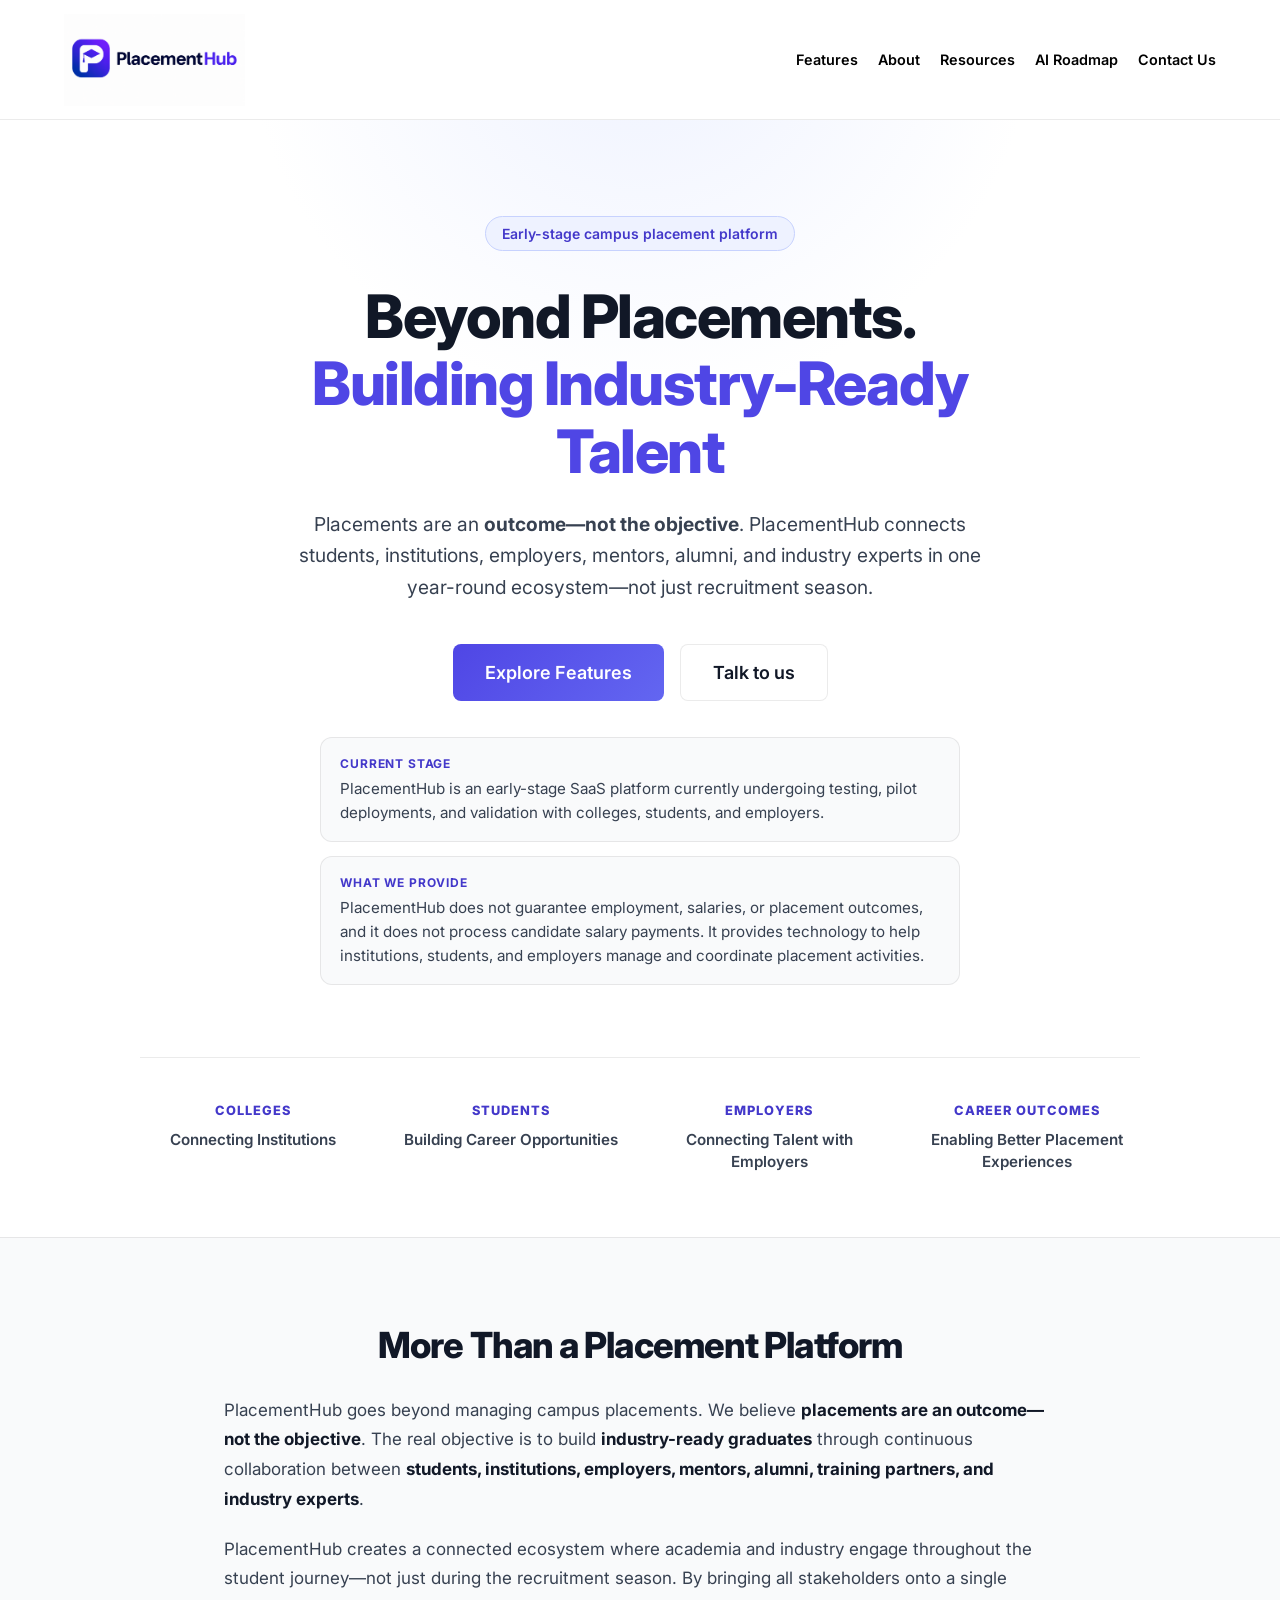
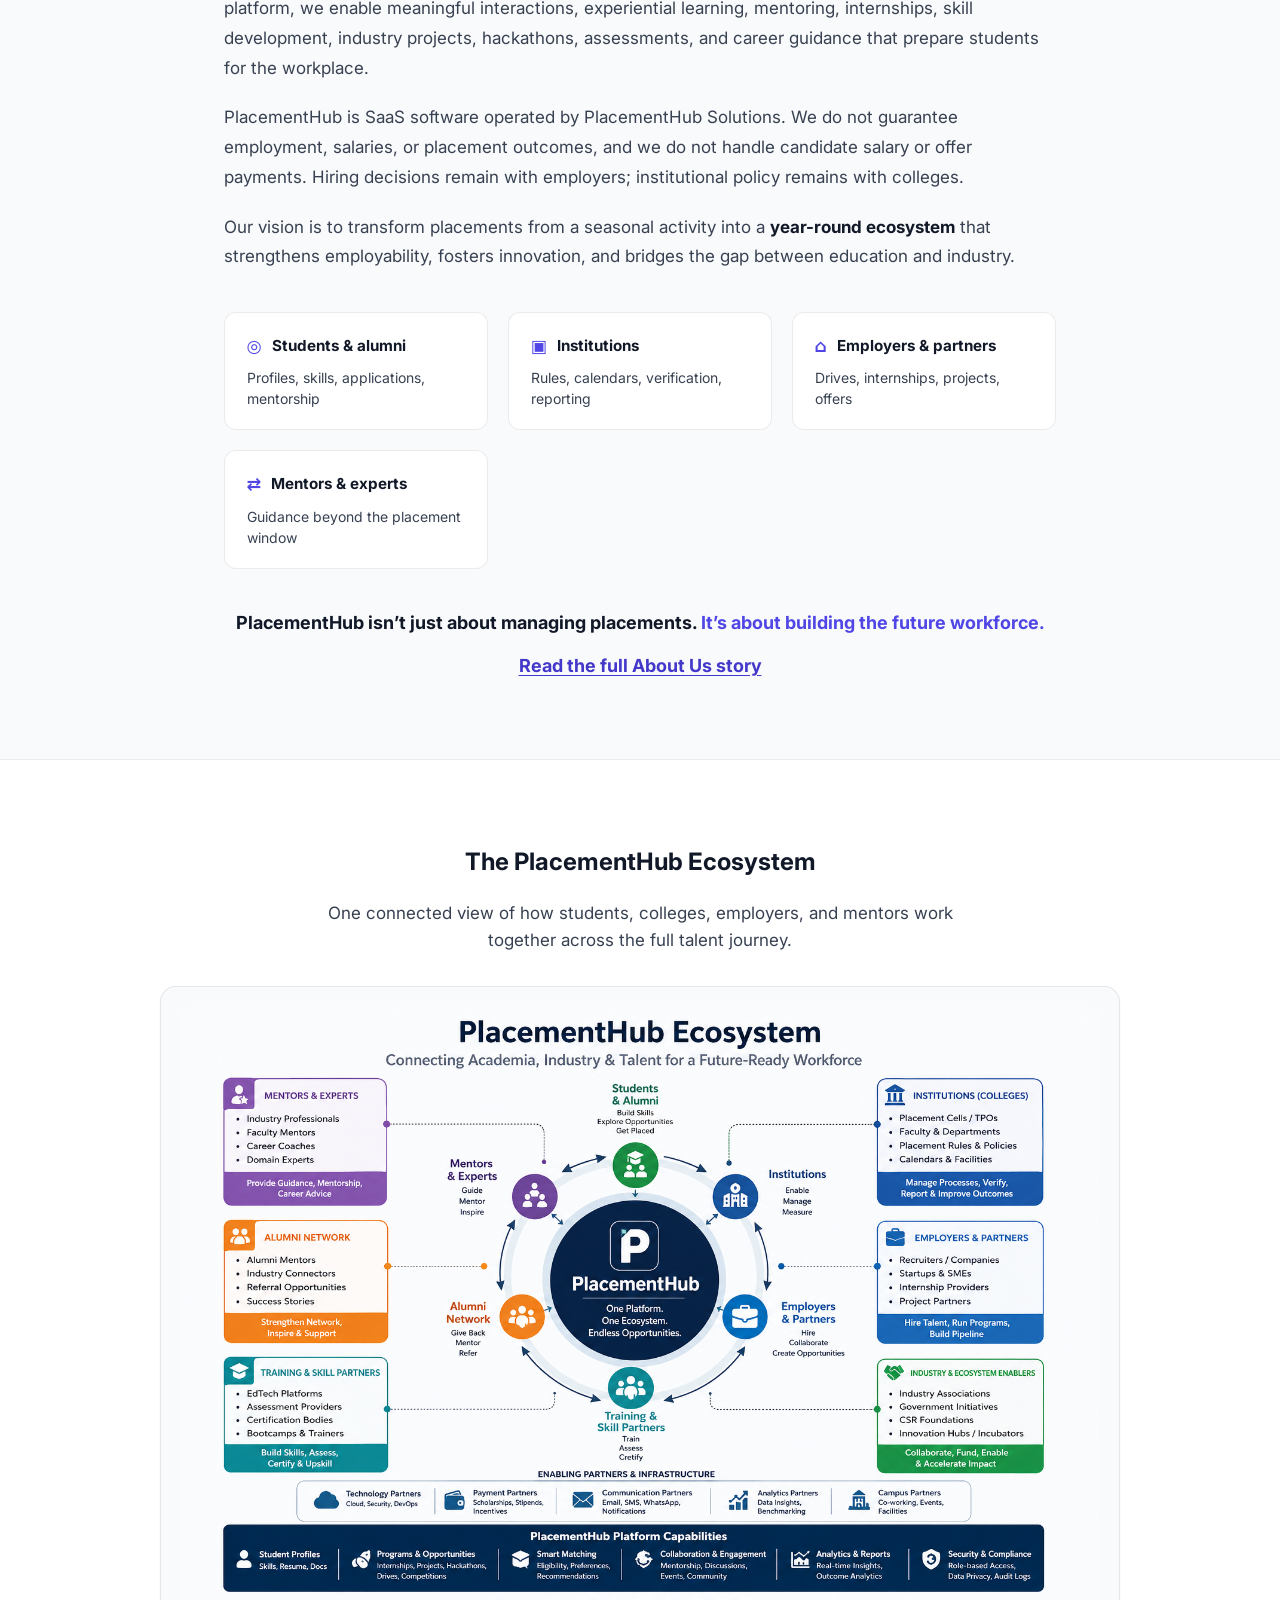
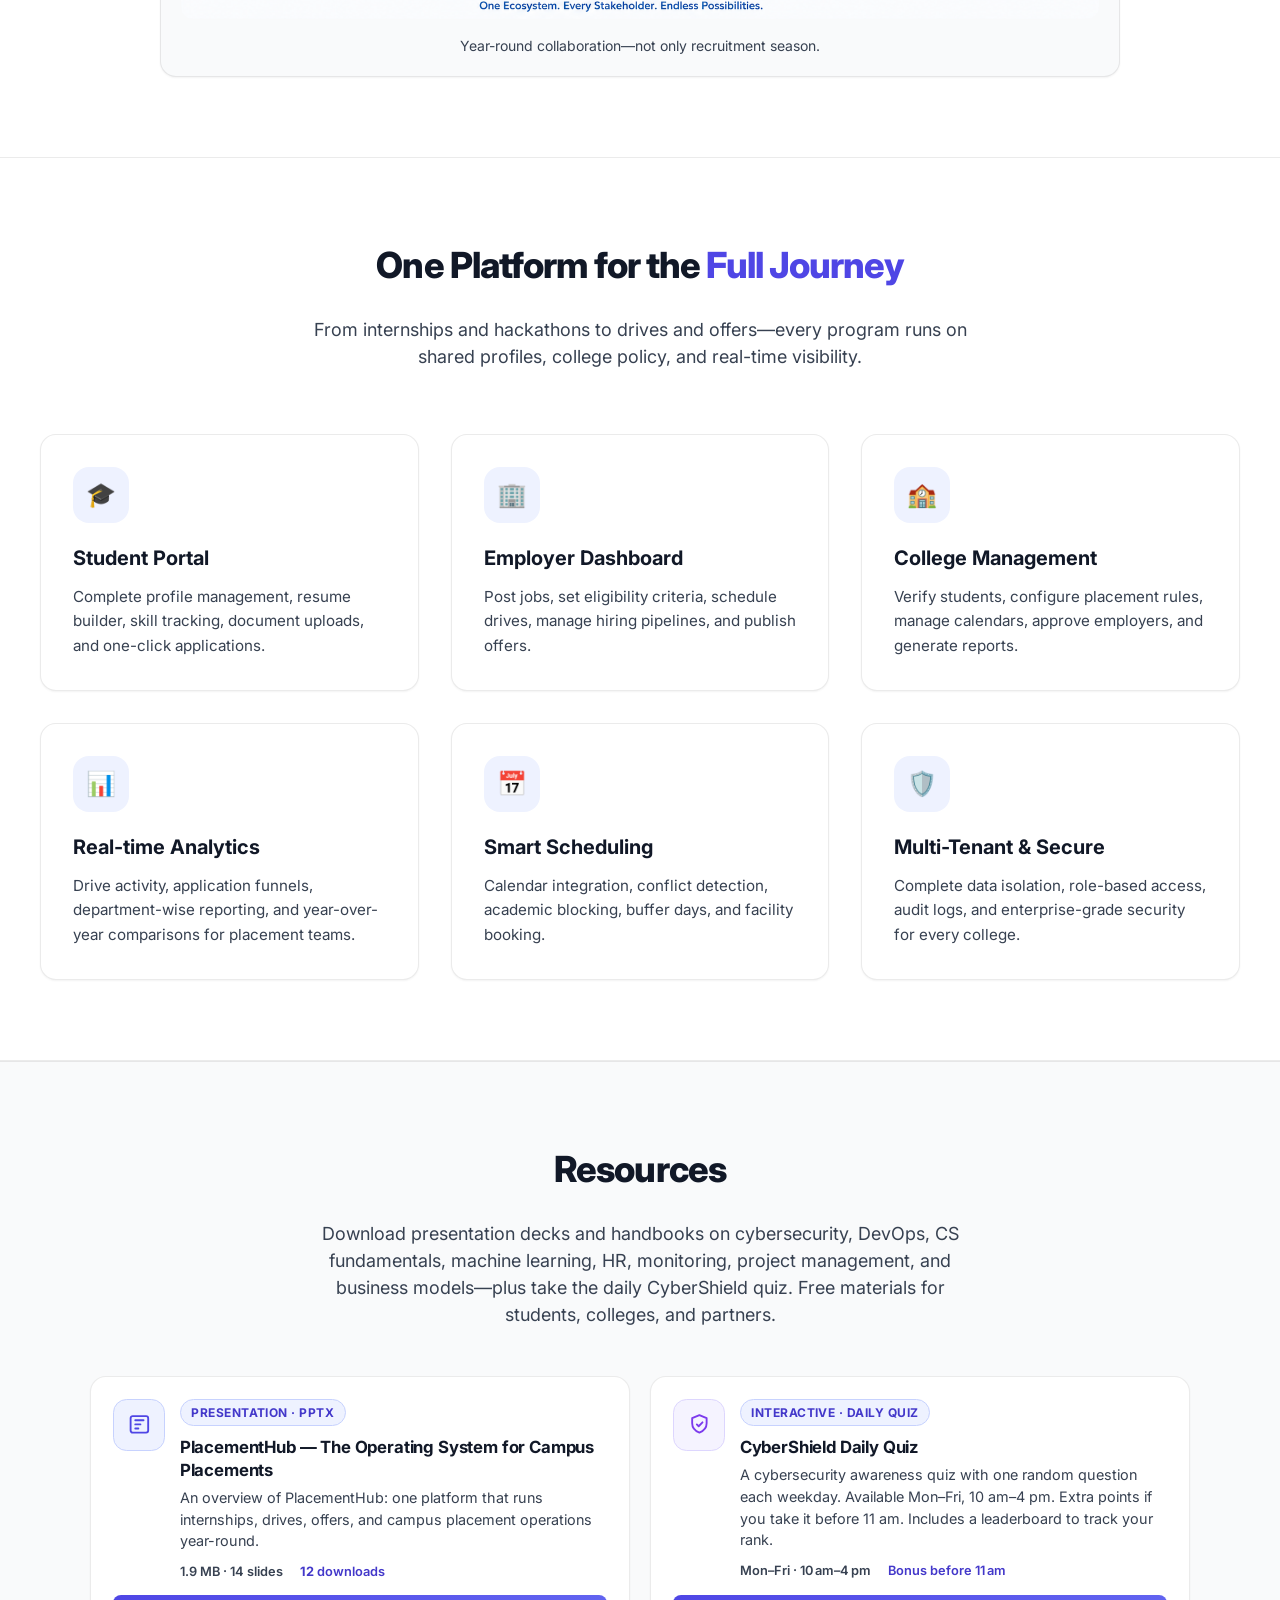
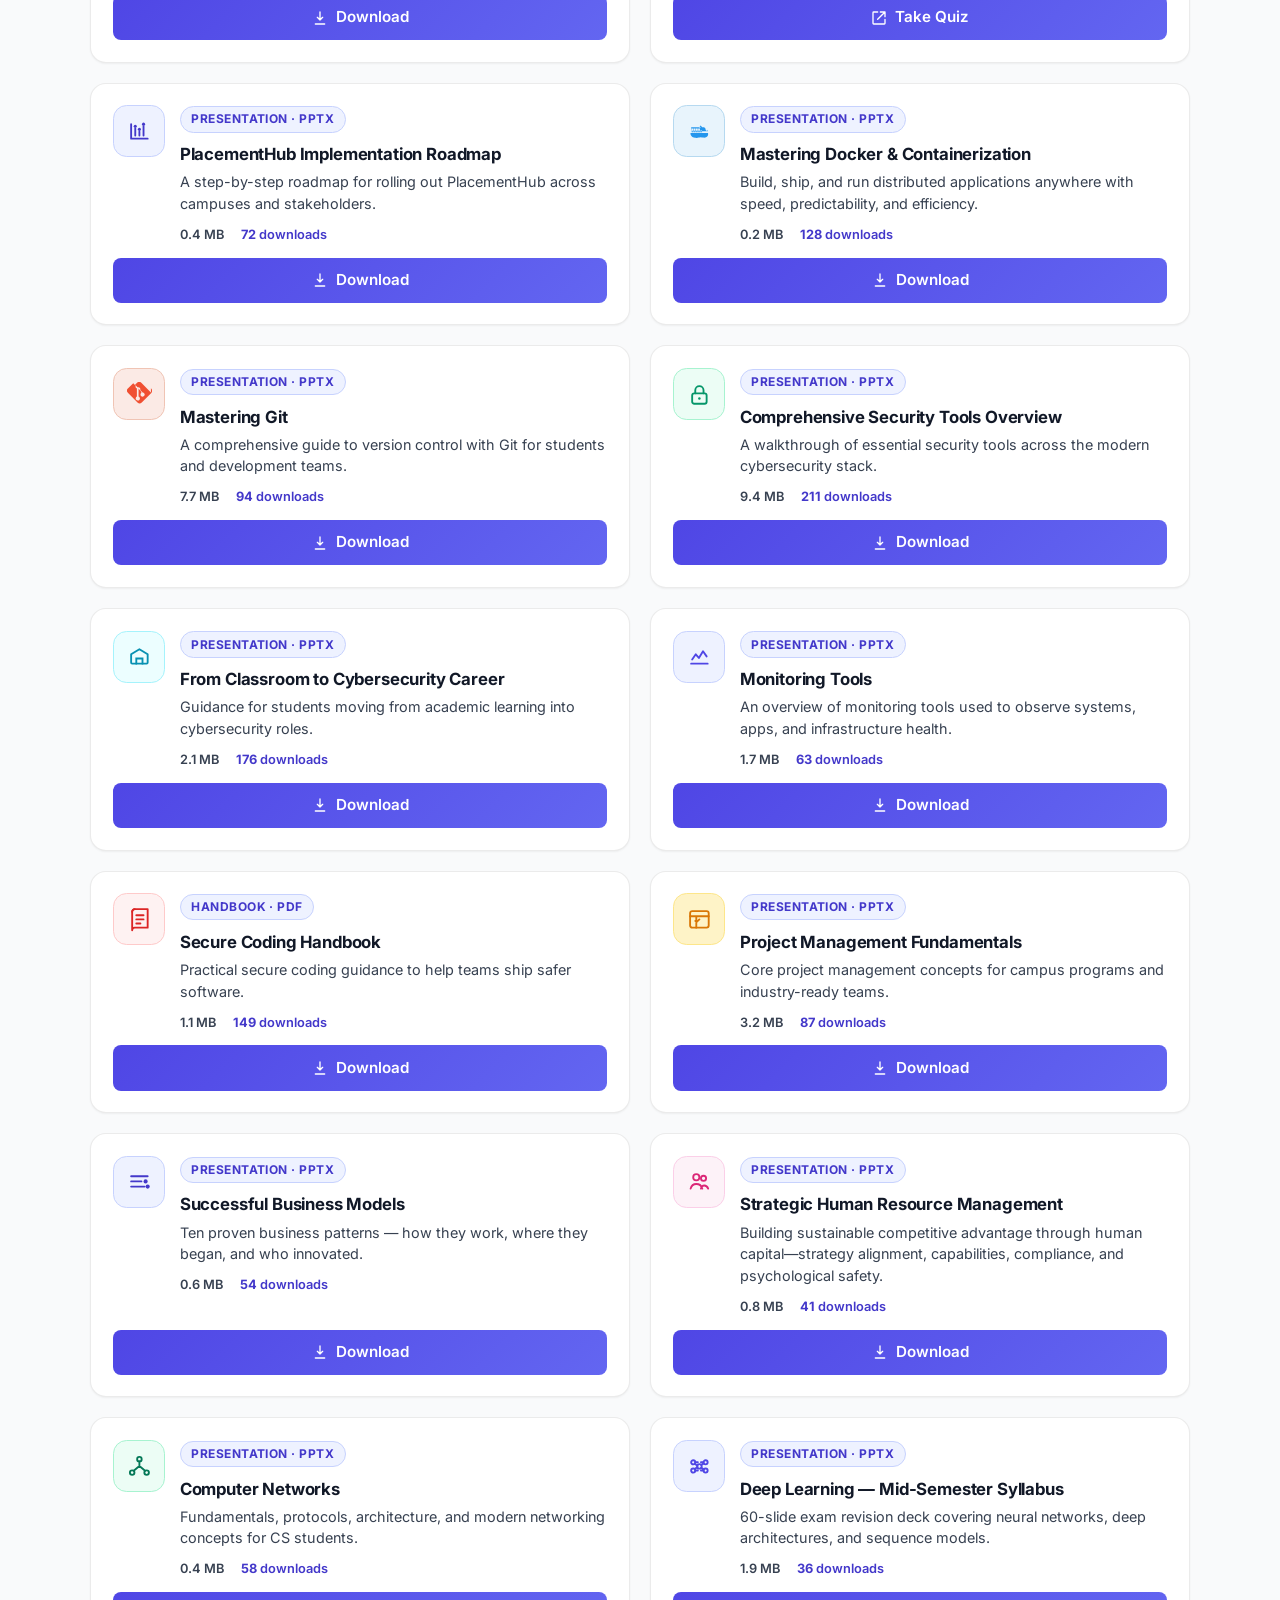
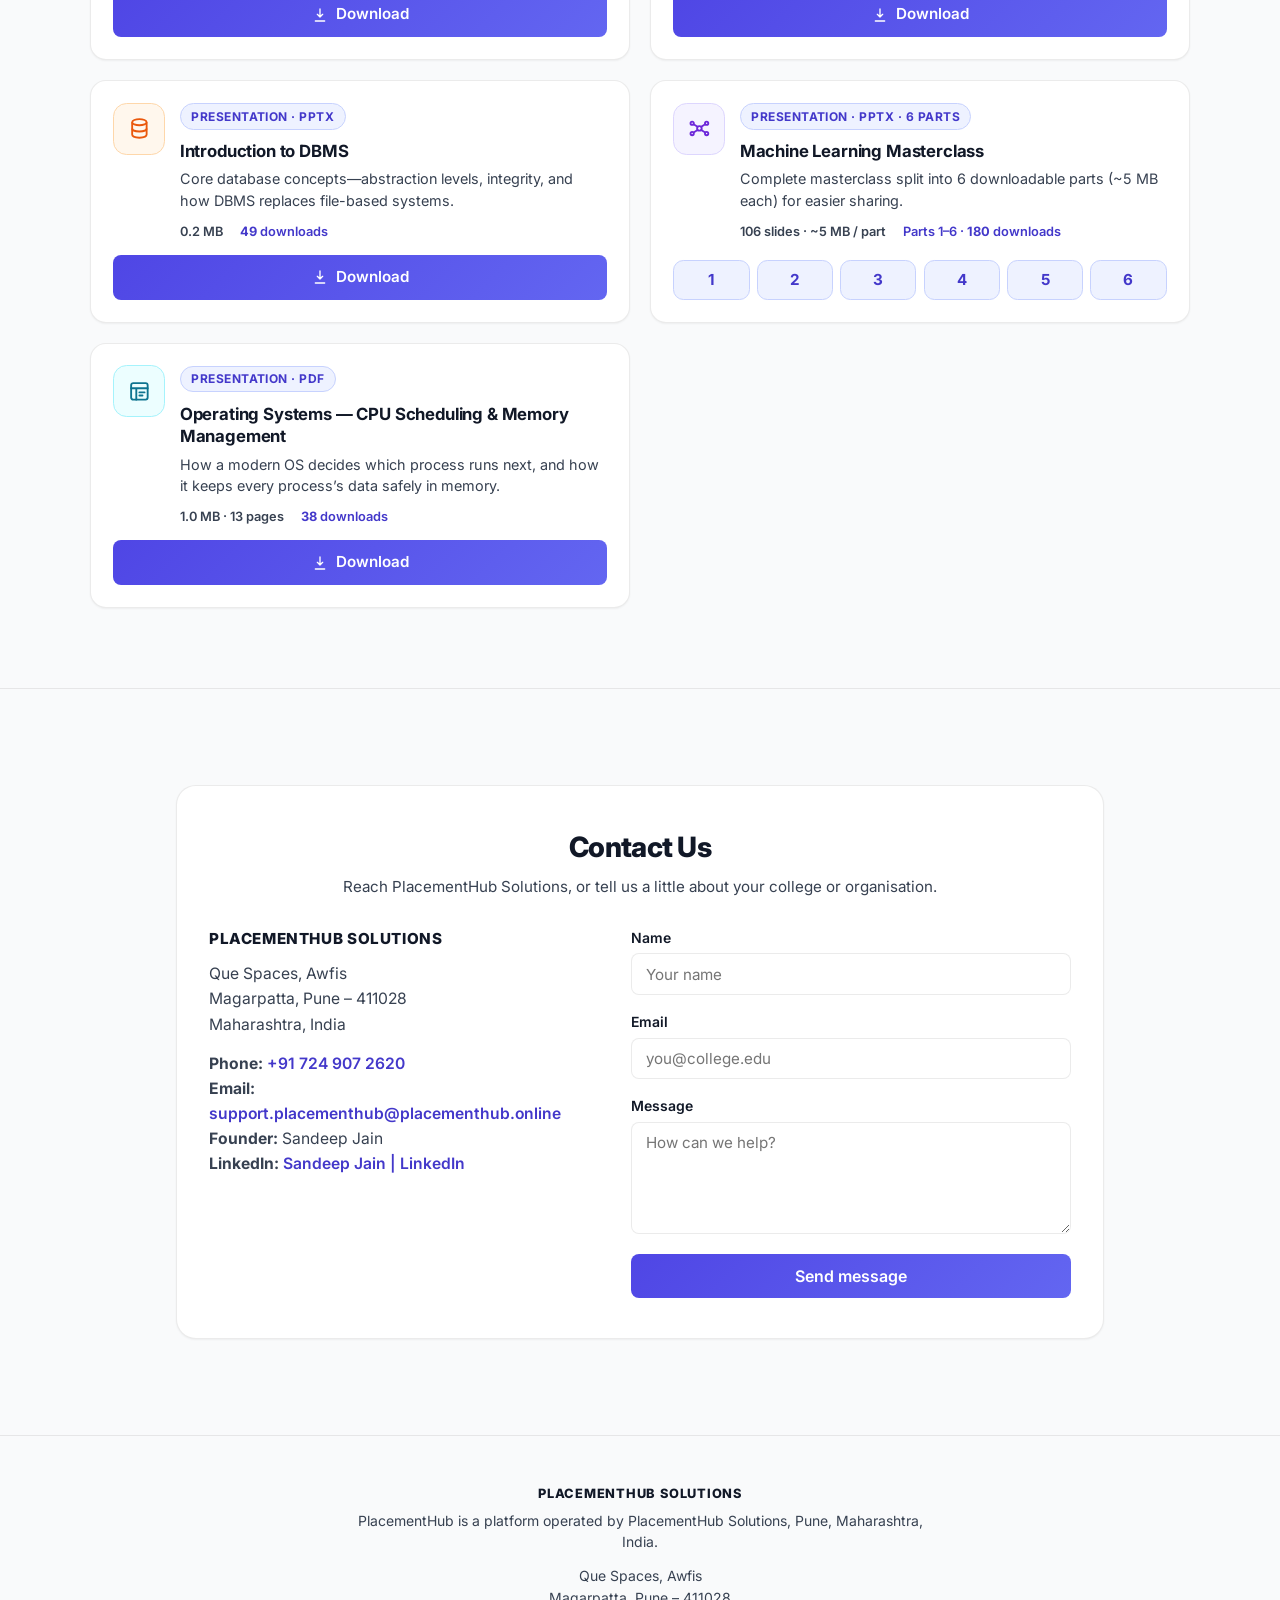
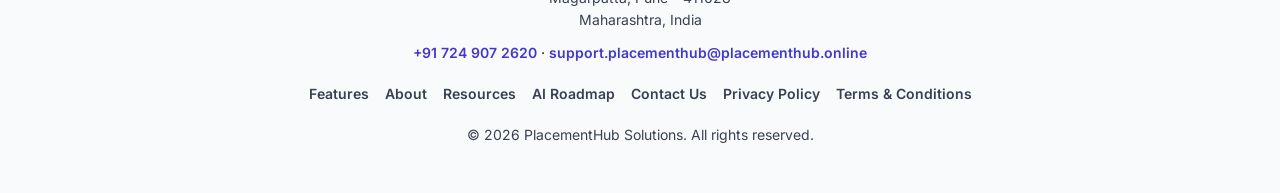
==== index.html @ 8d3a8f7a "Replace homepage stats with qualitative focus areas. Keep the four-tile layout without unsupported c" ====
<!DOCTYPE html>
<html lang="en">
<head>
  <meta charset="utf-8" />
  <meta name="viewport" content="width=device-width, initial-scale=1" />
  <meta http-equiv="Cache-Control" content="no-cache, no-store, must-revalidate" />
  <meta http-equiv="Pragma" content="no-cache" />
  <title>PlacementHub — Beyond Placements. Building Industry-Ready Talent</title>
  <meta name="description" content="PlacementHub is an early-stage campus placement platform operated by PlacementHub Solutions, Pune. Built for students, colleges, and employers." />
  <link rel="canonical" href="https://placementhub.online/" />
  <script>
    // Once per browser session, bypass CDN/browser cache so the latest site is loaded.
    (function () {
      try {
        var KEY = 'ph_fresh_session';
        var url = new URL(window.location.href);
        if (url.searchParams.has('_r')) {
          url.searchParams.delete('_r');
          history.replaceState(null, '', url.pathname + url.search + url.hash);
          sessionStorage.setItem(KEY, '1');
          return;
        }
        if (sessionStorage.getItem(KEY)) return;
        url.searchParams.set('_r', String(Date.now()));
        window.location.replace(url.toString());
      } catch (e) { /* ignore */ }
    })();
  </script>
  <link rel="preconnect" href="https://fonts.googleapis.com" />
  <link rel="preconnect" href="https://fonts.gstatic.com" crossorigin />
  <link href="https://fonts.googleapis.com/css2?family=Inter:wght@400;500;600;700;800&display=swap" rel="stylesheet" />
  <style>
    :root {
      --primary-50: #EEF2FF;
      --primary-200: #C7D2FE;
      --primary-500: #6366F1;
      --primary-600: #4F46E5;
      --primary-700: #4338CA;
      --primary-900: #312E81;
      --success-50: #ECFDF5;
      --success-600: #059669;
      --bg-primary: #FFFFFF;
      --bg-secondary: #F9FAFB;
      --text-primary: #111827;
      --text-secondary: #374151;
      --border-default: rgba(0, 0, 0, 0.08);
      --radius-lg: 0.75rem;
      --radius-xl: 1rem;
      --radius-2xl: 1.25rem;
      --shadow-sm: 0 1px 2px rgba(0, 0, 0, 0.05);
      --shadow-xl: 0 20px 40px rgba(15, 23, 42, 0.12);
      --font-sans: Inter, system-ui, -apple-system, Segoe UI, Roboto, sans-serif;
    }

    * { box-sizing: border-box; }
    html { scroll-behavior: smooth; }
    body {
      margin: 0;
      font-family: var(--font-sans);
      background: var(--bg-primary);
      color: var(--text-primary);
      line-height: 1.5;
      -webkit-font-smoothing: antialiased;
    }
    a { color: inherit; text-decoration: none; }
    img { max-width: 100%; height: auto; display: block; }

    .btn {
      display: inline-flex;
      align-items: center;
      justify-content: center;
      gap: 0.5rem;
      border-radius: 0.5rem;
      font-weight: 600;
      border: 1px solid transparent;
      cursor: pointer;
      font-family: inherit;
      transition: background 0.15s ease-out, border-color 0.15s ease-out;
    }
    .btn-primary {
      background: linear-gradient(135deg, var(--primary-600), var(--primary-500));
      color: #fff;
      border: none;
    }
    .btn-primary:hover { filter: brightness(1.05); }
    .btn-secondary {
      background: var(--bg-primary);
      color: var(--text-primary);
      border-color: var(--border-default);
    }
    .btn-secondary:hover { background: var(--bg-secondary); }

    .site-header {
      position: sticky;
      top: 0;
      z-index: 40;
      background: var(--bg-primary);
      border-bottom: 1px solid var(--border-default);
    }
    .header-inner {
      max-width: 1200px;
      margin: 0 auto;
      padding: 0.85rem 1.5rem;
      display: flex;
      align-items: center;
      justify-content: space-between;
      gap: 1rem;
      flex-wrap: wrap;
    }
    .brand {
      display: flex;
      align-items: center;
      line-height: 0;
    }
    .brand-logo {
      height: 5.75rem;
      width: auto;
      max-width: min(480px, 70vw);
      object-fit: contain;
      object-position: left center;
      display: block;
    }
    .header-actions {
      display: flex;
      align-items: center;
      gap: 1.25rem;
      flex-wrap: wrap;
      margin-left: auto;
    }
    .nav-links {
      display: flex;
      gap: 1.25rem;
      flex-wrap: wrap;
      align-items: center;
    }
    .nav-links a {
      font-size: 0.9rem;
      font-weight: 600;
      color: #000;
      background: none;
      border: none;
      padding: 0;
    }
    .nav-links a:hover { color: #000; text-decoration: underline; }

    .hero {
      padding: 6rem 1.5rem 4rem;
      text-align: center;
      position: relative;
      overflow: hidden;
    }
    .hero-glow {
      position: absolute;
      top: -10%;
      left: 50%;
      transform: translateX(-50%);
      width: 100%;
      max-width: 800px;
      height: 400px;
      background: radial-gradient(ellipse at top, var(--primary-50) 0%, transparent 70%);
      pointer-events: none;
      z-index: 0;
    }
    .hero-inner {
      max-width: 48rem;
      margin: 0 auto;
      position: relative;
      z-index: 1;
    }
    .pill {
      display: inline-flex;
      align-items: center;
      gap: 0.5rem;
      border-radius: 9999px;
      border: 1px solid var(--primary-200);
      background: var(--primary-50);
      color: var(--primary-700);
      padding: 0.375rem 1rem;
      font-size: 0.875rem;
      font-weight: 600;
      margin-bottom: 2rem;
    }
    .hero h1 {
      font-size: clamp(2.25rem, 5vw, 3.75rem);
      font-weight: 800;
      letter-spacing: -0.025em;
      margin: 0 0 1.5rem;
      line-height: 1.12;
    }
    .hero h1 .accent { color: var(--primary-600); }
    .hero-lead {
      font-size: 1.2rem;
      color: var(--text-secondary);
      max-width: 44rem;
      margin: 0 auto 2.5rem;
      line-height: 1.65;
    }
    .hero-actions {
      display: flex;
      justify-content: center;
      gap: 1rem;
      flex-wrap: wrap;
    }
    .hero-actions .btn { padding: 0.875rem 2rem; font-size: 1.125rem; }

    .stage-note {
      max-width: 40rem;
      margin: 2.25rem auto 0;
      padding: 1.05rem 1.2rem;
      border: 1px solid var(--border-default);
      border-radius: var(--radius-lg);
      background: var(--bg-secondary);
      text-align: left;
    }
    .stage-note strong {
      display: block;
      font-size: 0.75rem;
      letter-spacing: 0.07em;
      text-transform: uppercase;
      color: var(--primary-700);
      margin-bottom: 0.3rem;
    }
    .stage-note p {
      margin: 0;
      font-size: 0.95rem;
      color: var(--text-secondary);
      line-height: 1.55;
    }
    .highlights {
      display: grid;
      grid-template-columns: repeat(4, minmax(0, 1fr));
      gap: 2rem;
      max-width: 1000px;
      margin: 4.5rem auto 0;
      padding-top: 2.75rem;
      border-top: 1px solid var(--border-default);
      text-align: center;
    }
    .highlights .label {
      margin: 0 0 0.5rem;
      font-size: 0.8rem;
      font-weight: 800;
      letter-spacing: 0.08em;
      text-transform: uppercase;
      color: var(--primary-700);
    }
    .highlights p {
      margin: 0;
      font-size: 0.95rem;
      font-weight: 600;
      color: var(--text-secondary);
      line-height: 1.45;
    }
    @media (max-width: 800px) {
      .highlights { grid-template-columns: repeat(2, minmax(0, 1fr)); gap: 1.5rem; }
    }
    @media (max-width: 420px) {
      .highlights { grid-template-columns: 1fr; }
    }

    .section {
      padding: 5rem 1.5rem;
    }
    .section-muted {
      background: var(--bg-secondary);
      border-top: 1px solid var(--border-default);
    }
    .section-bordered {
      border-top: 1px solid var(--border-default);
      border-bottom: 1px solid var(--border-default);
    }
    .section-narrow { max-width: 52rem; margin: 0 auto; }
    .section-wide { max-width: 1200px; margin: 0 auto; }
    .section h2 {
      font-size: clamp(1.75rem, 3vw, 2.25rem);
      font-weight: 800;
      letter-spacing: -0.025em;
      margin: 0 0 1.5rem;
      text-align: center;
    }
    .section h2 .accent { color: var(--primary-600); }
    .prose {
      font-size: 1.0625rem;
      color: var(--text-secondary);
      line-height: 1.75;
      display: grid;
      gap: 1.25rem;
    }
    .prose p { margin: 0; }
    .prose strong { color: var(--text-primary); }

    .stakeholder-grid {
      margin-top: 2.5rem;
      display: grid;
      grid-template-columns: repeat(auto-fit, minmax(220px, 1fr));
      gap: 1.25rem;
    }
    .stakeholder-card {
      border-radius: var(--radius-lg);
      border: 1px solid var(--border-default);
      background: var(--bg-primary);
      padding: 1.25rem 1.35rem;
    }
    .stakeholder-card .label {
      display: flex;
      align-items: center;
      gap: 0.6rem;
      margin-bottom: 0.5rem;
      font-weight: 700;
      font-size: 0.95rem;
      color: var(--text-primary);
    }
    .stakeholder-card .icon {
      color: var(--primary-600);
      font-size: 1.1rem;
    }
    .stakeholder-card p {
      margin: 0;
      font-size: 0.875rem;
      color: var(--text-secondary);
      line-height: 1.5;
    }
    .vision-close {
      margin: 2.5rem 0 0;
      text-align: center;
      font-size: 1.125rem;
      font-weight: 700;
      color: var(--text-primary);
      line-height: 1.5;
    }
    .vision-close .accent { color: var(--primary-600); }
    .vision-close a {
      display: inline-block;
      margin-top: 1rem;
      color: var(--primary-700);
      font-weight: 700;
      text-decoration: underline;
      text-underline-offset: 3px;
    }

    .chart-section {
      padding: 4rem 1.5rem 5rem;
      background: var(--bg-primary);
      border-top: 1px solid var(--border-default);
    }
    .chart-intro {
      text-align: center;
      max-width: 42rem;
      margin: 0 auto 2rem;
    }
    .chart-intro p {
      margin: 0;
      font-size: 1.0625rem;
      color: var(--text-secondary);
      line-height: 1.6;
    }
    .chart-frame {
      max-width: 960px;
      margin: 0 auto;
      border-radius: var(--radius-xl);
      border: 1px solid var(--border-default);
      background: var(--bg-secondary);
      padding: 1.25rem;
      box-shadow: var(--shadow-sm);
    }
    .chart-frame img {
      width: 100%;
      border-radius: var(--radius-lg);
    }
    .chart-caption {
      margin: 1rem 0 0;
      text-align: center;
      font-size: 0.875rem;
      color: var(--text-secondary);
    }

    .features-intro {
      text-align: center;
      max-width: 42rem;
      margin: 0 auto 4rem;
    }
    .features-intro p {
      font-size: 1.125rem;
      color: var(--text-secondary);
      margin: 0;
    }
    .feature-grid {
      display: grid;
      grid-template-columns: repeat(auto-fit, minmax(300px, 1fr));
      gap: 2rem;
    }
    .feature-card {
      border-radius: var(--radius-xl);
      border: 1px solid var(--border-default);
      background: var(--bg-primary);
      padding: 2rem;
      box-shadow: var(--shadow-sm);
    }
    .feature-icon {
      margin-bottom: 1.25rem;
      display: inline-flex;
      height: 3.5rem;
      width: 3.5rem;
      align-items: center;
      justify-content: center;
      border-radius: 1rem;
      background: var(--primary-50);
      color: var(--primary-600);
      font-size: 1.5rem;
    }
    .feature-card h3 {
      font-size: 1.25rem;
      font-weight: 700;
      margin: 0 0 0.75rem;
    }
    .feature-card p {
      margin: 0;
      font-size: 0.95rem;
      color: var(--text-secondary);
      line-height: 1.6;
    }

    .resources-intro {
      text-align: center;
      max-width: 42rem;
      margin: 0 auto 3rem;
    }
    .resources-intro p {
      margin: 0;
      font-size: 1.125rem;
      color: var(--text-secondary);
    }
    .resource-list {
      display: grid;
      grid-template-columns: repeat(2, minmax(0, 1fr));
      gap: 1.25rem;
      max-width: 1100px;
      width: 100%;
      margin: 0 auto;
    }
    .resource-item {
      display: grid;
      grid-template-columns: auto 1fr;
      grid-template-rows: auto 1fr auto;
      column-gap: 0.9rem;
      row-gap: 0.85rem;
      align-items: start;
      padding: 1.35rem 1.4rem;
      border-radius: var(--radius-xl);
      border: 1px solid var(--border-default);
      background: var(--bg-primary);
      box-shadow: var(--shadow-sm);
      transition: border-color 0.15s ease-out, box-shadow 0.15s ease-out;
      height: 100%;
    }
    .resource-item:hover {
      border-color: var(--primary-200);
      box-shadow: 0 8px 24px rgba(79, 70, 229, 0.08);
    }
    .resource-icon {
      grid-column: 1;
      grid-row: 1;
      flex-shrink: 0;
      display: inline-flex;
      height: 3.25rem;
      width: 3.25rem;
      align-items: center;
      justify-content: center;
      border-radius: 0.85rem;
      background: var(--primary-50);
      color: var(--primary-600);
      border: 1px solid var(--primary-200);
    }
    .resource-icon svg {
      width: 1.55rem;
      height: 1.55rem;
    }
    .resource-icon--docker { background: #E8F4FC; border-color: #B6D9F0; color: #2496ED; }
    .resource-icon--git { background: #FBEAE5; border-color: #F0C4B4; color: #F05032; }
    .resource-icon--security { background: #ECFDF5; border-color: #A7F3D0; color: #059669; }
    .resource-icon--monitor { background: #EEF2FF; border-color: #C7D2FE; color: #4F46E5; }
    .resource-icon--pm { background: #FEF3C7; border-color: #FDE68A; color: #D97706; }
    .resource-icon--models { background: #EEF2FF; border-color: #C7D2FE; color: #4338CA; }
    .resource-icon--quiz { background: #F5F3FF; border-color: #DDD6FE; color: #7C3AED; }
    .resource-icon--roadmap { background: #EEF2FF; border-color: #C7D2FE; color: #4338CA; }
    .resource-icon--handbook { background: #FEF2F2; border-color: #FECACA; color: #DC2626; }
    .resource-icon--career { background: #ECFEFF; border-color: #A5F3FC; color: #0891B2; }
    .resource-icon--hr { background: #FDF2F8; border-color: #FBCFE8; color: #DB2777; }
    .resource-icon--network { background: #ECFDF5; border-color: #A7F3D0; color: #047857; }
    .resource-icon--dl { background: #EEF2FF; border-color: #C7D2FE; color: #4F46E5; }
    .resource-icon--dbms { background: #FFF7ED; border-color: #FED7AA; color: #EA580C; }
    .resource-icon--ml { background: #F5F3FF; border-color: #DDD6FE; color: #6D28D9; }
    .resource-icon--os { background: #ECFEFF; border-color: #A5F3FC; color: #0E7490; }
    .resource-icon--ph { background: #EEF2FF; border-color: #C7D2FE; color: #4F46E5; }
    .resource-part-links {
      display: grid;
      grid-template-columns: repeat(6, minmax(0, 1fr));
      gap: 0.45rem;
      width: 100%;
    }
    .resource-part-links a {
      display: inline-flex;
      align-items: center;
      justify-content: center;
      min-height: 2.5rem;
      padding: 0.45rem 0.35rem;
      border-radius: 0.65rem;
      border: 1px solid var(--primary-200);
      background: var(--primary-50);
      color: var(--primary-700);
      font-size: 0.95rem;
      font-weight: 700;
      text-decoration: none;
      transition: background 0.15s ease-out, border-color 0.15s ease-out, color 0.15s ease-out;
    }
    .resource-part-links a:hover {
      background: var(--primary-600);
      border-color: var(--primary-600);
      color: #fff;
    }
    @media (max-width: 420px) {
      .resource-part-links {
        grid-template-columns: repeat(3, minmax(0, 1fr));
      }
    }
    .resource-info {
      grid-column: 2;
      grid-row: 1 / 3;
      min-width: 0;
    }
    .resource-type {
      display: inline-flex;
      align-items: center;
      gap: 0.4rem;
      font-size: 0.75rem;
      font-weight: 700;
      letter-spacing: 0.04em;
      text-transform: uppercase;
      color: var(--primary-700);
      background: var(--primary-50);
      border: 1px solid var(--primary-200);
      border-radius: 9999px;
      padding: 0.2rem 0.65rem;
      margin-bottom: 0.65rem;
    }
    .resource-item h3 {
      margin: 0 0 0.35rem;
      font-size: 1.05rem;
      font-weight: 700;
      letter-spacing: -0.01em;
      line-height: 1.35;
    }
    .resource-item .resource-desc {
      margin: 0;
      font-size: 0.9rem;
      color: var(--text-secondary);
      line-height: 1.5;
    }
    .resource-meta {
      margin-top: 0.65rem;
      display: flex;
      flex-wrap: wrap;
      gap: 0.75rem 1.1rem;
      font-size: 0.8rem;
      font-weight: 600;
      color: var(--text-secondary);
    }
    .resource-meta .downloads {
      color: var(--primary-700);
    }
    .resource-meta .downloads .count-val {
      font-weight: 700;
      display: inline-block;
    }
    .resource-actions {
      grid-column: 1 / -1;
      display: flex;
      flex-direction: column;
      align-items: stretch;
      gap: 0.5rem;
      margin-top: auto;
    }
    .resource-actions .btn {
      padding: 0.7rem 1.25rem;
      font-size: 0.95rem;
      white-space: nowrap;
      width: 100%;
    }
    .resource-actions .btn svg {
      width: 1rem;
      height: 1rem;
    }

    .contact-wrap {
      padding: 6rem 1.5rem;
      background: var(--bg-secondary);
      border-top: 1px solid var(--border-default);
    }
    .contact-card {
      max-width: 58rem;
      margin: 0 auto;
      border-radius: var(--radius-2xl);
      border: 1px solid var(--border-default);
      background: var(--bg-primary);
      padding: 2.5rem 2rem;
      box-shadow: var(--shadow-sm);
    }
    .contact-card h2 {
      margin: 0 0 0.5rem;
      font-size: 1.75rem;
      font-weight: 800;
      letter-spacing: -0.025em;
      text-align: center;
    }
    .contact-card > .lead {
      margin: 0 0 1.75rem;
      text-align: center;
      color: var(--text-secondary);
      font-size: 0.95rem;
    }
    .contact-layout {
      display: grid;
      grid-template-columns: minmax(0, 1fr) minmax(0, 1.15fr);
      gap: 2rem 2.5rem;
      align-items: start;
    }
    .contact-details {
      margin: 0;
      font-style: normal;
      color: var(--text-secondary);
      font-size: 0.98rem;
      line-height: 1.6;
    }
    .contact-details .org {
      margin: 0 0 0.65rem;
      color: var(--text-primary);
      font-size: 0.95rem;
      font-weight: 800;
      letter-spacing: 0.04em;
      text-transform: uppercase;
    }
    .contact-details p { margin: 0; }
    .contact-details .contact-meta { margin-top: 0.9rem; }
    .contact-details a {
      color: var(--primary-700);
      font-weight: 600;
    }
    .contact-details a:hover { text-decoration: underline; }
    .contact-form {
      display: grid;
      gap: 1rem;
    }
    .contact-form label {
      display: grid;
      gap: 0.35rem;
      font-size: 0.875rem;
      font-weight: 600;
      color: var(--text-primary);
    }
    .contact-form input,
    .contact-form textarea {
      width: 100%;
      padding: 0.65rem 0.85rem;
      border: 1px solid var(--border-default);
      border-radius: 0.5rem;
      font-family: inherit;
      font-size: 0.95rem;
      color: var(--text-primary);
      background: var(--bg-primary);
    }
    .contact-form input:focus,
    .contact-form textarea:focus {
      outline: 2px solid var(--primary-200);
      outline-offset: 1px;
      border-color: var(--primary-500);
    }
    .contact-form textarea { min-height: 7rem; resize: vertical; }
    .contact-form .btn {
      margin-top: 0.25rem;
      padding: 0.75rem 1.25rem;
      font-size: 1rem;
    }
    .contact-confirm {
      display: none;
      text-align: center;
      padding: 1.5rem 0.5rem;
    }
    .contact-confirm.is-visible { display: block; }
    .contact-form.is-hidden { display: none; }
    .contact-confirm .check {
      display: inline-flex;
      align-items: center;
      justify-content: center;
      width: 3rem;
      height: 3rem;
      border-radius: 9999px;
      background: var(--success-50);
      color: var(--success-600);
      font-size: 1.5rem;
      font-weight: 700;
      margin-bottom: 1rem;
    }
    .contact-confirm h3 {
      margin: 0 0 0.5rem;
      font-size: 1.25rem;
      font-weight: 700;
    }
    .contact-confirm p {
      margin: 0;
      color: var(--text-secondary);
      font-size: 0.95rem;
      line-height: 1.55;
    }

    .site-footer {
      background: var(--bg-secondary);
      border-top: 1px solid var(--border-default);
      padding: 3rem 1.5rem;
    }
    .footer-inner {
      max-width: 1200px;
      margin: 0 auto;
      display: flex;
      flex-direction: column;
      align-items: center;
      gap: 1.25rem;
    }
    .footer-identity {
      text-align: center;
      max-width: 36rem;
    }
    .footer-org {
      margin: 0 0 0.4rem;
      font-size: 0.8rem;
      font-weight: 800;
      letter-spacing: 0.06em;
      text-transform: uppercase;
    }
    .footer-operated {
      margin: 0 0 0.85rem;
      font-size: 0.875rem;
      color: var(--text-secondary);
      line-height: 1.5;
    }
    .footer-address {
      margin: 0;
      font-style: normal;
      font-size: 0.875rem;
      color: var(--text-secondary);
      line-height: 1.55;
    }
    .footer-contact-links {
      margin: 0.75rem 0 0;
      font-size: 0.875rem;
    }
    .footer-contact-links a {
      color: var(--primary-700);
      font-weight: 600;
    }
    .footer-contact-links a:hover { text-decoration: underline; }
    .footer-nav {
      display: flex;
      flex-wrap: wrap;
      gap: 1rem;
      justify-content: center;
    }
    .footer-nav a {
      font-size: 0.875rem;
      font-weight: 600;
      color: var(--text-secondary);
    }
    .footer-nav a:hover { color: var(--primary-600); }
    .footer-copy {
      font-size: 0.875rem;
      color: var(--text-secondary);
      margin: 0;
      text-align: center;
    }

    @media (max-width: 640px) {
      .hero { padding: 3.5rem 1.25rem 2.5rem; }
      .section { padding: 3.5rem 1.25rem; }
      .chart-section { padding: 2.5rem 1.25rem 3.5rem; }
      .contact-wrap { padding: 3.5rem 1.25rem; }
      .contact-card { padding: 1.75rem 1.25rem; }
      .contact-layout { grid-template-columns: 1fr; gap: 1.75rem; }
    }

    @media (max-width: 560px) {
      .resource-list { grid-template-columns: 1fr; }
    }
  </style>
  <script type="application/ld+json">
  {
    "@context": "https://schema.org",
    "@type": "Organization",
    "name": "PlacementHub Solutions",
    "legalName": "PlacementHub Solutions",
    "url": "https://placementhub.online/",
    "email": "support.placementhub@placementhub.online",
    "telephone": "+91-724-907-2620",
    "address": {
      "@type": "PostalAddress",
      "streetAddress": "Que Spaces, Awfis, Magarpatta",
      "addressLocality": "Pune",
      "postalCode": "411028",
      "addressRegion": "Maharashtra",
      "addressCountry": "IN"
    },
    "founder": {
      "@type": "Person",
      "name": "Sandeep Jain",
      "sameAs": "https://www.linkedin.com/in/jain35/"
    }
  }
  </script>
</head>
<body>
  <header class="site-header">
    <div class="header-inner">
      <a class="brand" href="#top" aria-label="PlacementHub home">
        <img class="brand-logo" src="images/logo.png" alt="PlacementHub" width="480" height="92" />
      </a>
      <div class="header-actions">
        <nav class="nav-links" aria-label="Primary">
          <a href="#features">Features</a>
          <a href="about.html">About</a>
          <a href="#resources">Resources</a>
          <a href="https://placementhubsupport-coder.github.io/PlacementHub-AI-Lab/" target="_blank" rel="noopener noreferrer">AI Roadmap</a>
          <a href="contact.html">Contact Us</a>
        </nav>
      </div>
    </div>
  </header>

  <main id="top">
    <section class="hero">
      <div class="hero-glow" aria-hidden="true"></div>
      <div class="hero-inner">
        <div class="pill">Early-stage campus placement platform</div>
        <h1>
          Beyond Placements.<br />
          <span class="accent">Building Industry-Ready Talent</span>
        </h1>
        <p class="hero-lead">
          Placements are an <strong>outcome—not the objective</strong>.
          PlacementHub connects students, institutions, employers, mentors, alumni, and industry experts in one
          year-round ecosystem—not just recruitment season.
        </p>
        <div class="hero-actions">
          <a class="btn btn-primary" href="#features">Explore Features</a>
          <a class="btn btn-secondary" href="contact.html">Talk to us</a>
        </div>
        <aside class="stage-note">
          <strong>Current stage</strong>
          <p>PlacementHub is an early-stage SaaS platform currently undergoing testing, pilot deployments, and validation with colleges, students, and employers.</p>
        </aside>
        <aside class="stage-note" style="margin-top: 0.85rem;">
          <strong>What we provide</strong>
          <p>PlacementHub does not guarantee employment, salaries, or placement outcomes, and it does not process candidate salary payments. It provides technology to help institutions, students, and employers manage and coordinate placement activities.</p>
        </aside>
      </div>

      <div class="highlights" aria-label="What PlacementHub focuses on">
        <div>
          <p class="label">Colleges</p>
          <p>Connecting Institutions</p>
        </div>
        <div>
          <p class="label">Students</p>
          <p>Building Career Opportunities</p>
        </div>
        <div>
          <p class="label">Employers</p>
          <p>Connecting Talent with Employers</p>
        </div>
        <div>
          <p class="label">Career Outcomes</p>
          <p>Enabling Better Placement Experiences</p>
        </div>
      </div>
    </section>

    <section id="about" class="section section-muted">
      <div class="section-narrow">
        <h2>More Than a Placement Platform</h2>
        <div class="prose">
          <p>
            PlacementHub goes beyond managing campus placements. We believe
            <strong>placements are an outcome—not the objective</strong>.
            The real objective is to build <strong>industry-ready graduates</strong> through continuous collaboration between
            <strong>students, institutions, employers, mentors, alumni, training partners, and industry experts</strong>.
          </p>
          <p>
            PlacementHub creates a connected ecosystem where academia and industry engage throughout the student journey—not
            just during the recruitment season. By bringing all stakeholders onto a single platform, we enable meaningful
            interactions, experiential learning, mentoring, internships, skill development, industry projects, hackathons,
            assessments, and career guidance that prepare students for the workplace.
          </p>
          <p>
            PlacementHub is SaaS software operated by PlacementHub Solutions. We do not guarantee employment, salaries, or
            placement outcomes, and we do not handle candidate salary or offer payments. Hiring decisions remain with employers;
            institutional policy remains with colleges.
          </p>
          <p>
            Our vision is to transform placements from a seasonal activity into a
            <strong>year-round ecosystem</strong> that strengthens employability,
            fosters innovation, and bridges the gap between education and industry.
          </p>
        </div>

        <div class="stakeholder-grid">
          <article class="stakeholder-card">
            <div class="label"><span class="icon" aria-hidden="true">◎</span> Students &amp; alumni</div>
            <p>Profiles, skills, applications, mentorship</p>
          </article>
          <article class="stakeholder-card">
            <div class="label"><span class="icon" aria-hidden="true">▣</span> Institutions</div>
            <p>Rules, calendars, verification, reporting</p>
          </article>
          <article class="stakeholder-card">
            <div class="label"><span class="icon" aria-hidden="true">⌂</span> Employers &amp; partners</div>
            <p>Drives, internships, projects, offers</p>
          </article>
          <article class="stakeholder-card">
            <div class="label"><span class="icon" aria-hidden="true">⇄</span> Mentors &amp; experts</div>
            <p>Guidance beyond the placement window</p>
          </article>
        </div>

        <p class="vision-close">
          PlacementHub isn’t just about managing placements.
          <span class="accent">It’s about building the future workforce.</span>
          <a href="about.html">Read the full About Us story</a>
        </p>
      </div>
    </section>

    <section class="chart-section" aria-labelledby="chart-heading">
      <div class="chart-intro">
        <h2 id="chart-heading">The PlacementHub Ecosystem</h2>
        <p>
          One connected view of how students, colleges, employers, and mentors work together across the full talent journey.
        </p>
      </div>
      <figure class="chart-frame">
        <img
          src="images/chart.png"
          alt="PlacementHub ecosystem diagram showing how students, institutions, employers, and mentors connect on the platform"
          width="960"
          height="540"
          loading="lazy"
        />
        <figcaption class="chart-caption">Year-round collaboration—not only recruitment season.</figcaption>
      </figure>
    </section>

    <section id="features" class="section section-bordered">
      <div class="section-wide">
        <div class="features-intro">
          <h2>One Platform for the <span class="accent">Full Journey</span></h2>
          <p>
            From internships and hackathons to drives and offers—every program runs on shared profiles, college policy, and real-time visibility.
          </p>
        </div>

        <div class="feature-grid">
          <article class="feature-card">
            <div class="feature-icon" aria-hidden="true">🎓</div>
            <h3>Student Portal</h3>
            <p>Complete profile management, resume builder, skill tracking, document uploads, and one-click applications.</p>
          </article>
          <article class="feature-card">
            <div class="feature-icon" aria-hidden="true">🏢</div>
            <h3>Employer Dashboard</h3>
            <p>Post jobs, set eligibility criteria, schedule drives, manage hiring pipelines, and publish offers.</p>
          </article>
          <article class="feature-card">
            <div class="feature-icon" aria-hidden="true">🏫</div>
            <h3>College Management</h3>
            <p>Verify students, configure placement rules, manage calendars, approve employers, and generate reports.</p>
          </article>
          <article class="feature-card">
            <div class="feature-icon" aria-hidden="true">📊</div>
            <h3>Real-time Analytics</h3>
            <p>Drive activity, application funnels, department-wise reporting, and year-over-year comparisons for placement teams.</p>
          </article>
          <article class="feature-card">
            <div class="feature-icon" aria-hidden="true">📅</div>
            <h3>Smart Scheduling</h3>
            <p>Calendar integration, conflict detection, academic blocking, buffer days, and facility booking.</p>
          </article>
          <article class="feature-card">
            <div class="feature-icon" aria-hidden="true">🛡️</div>
            <h3>Multi-Tenant &amp; Secure</h3>
            <p>Complete data isolation, role-based access, audit logs, and enterprise-grade security for every college.</p>
          </article>
        </div>
      </div>
    </section>

    <section id="resources" class="section section-muted" aria-labelledby="resources-heading">
      <div class="section-wide">
        <div class="resources-intro">
          <h2 id="resources-heading">Resources</h2>
          <p>
            Download presentation decks and handbooks on cybersecurity, DevOps, CS fundamentals,
            machine learning, HR, monitoring, project management, and business models—plus take the daily CyberShield quiz.
            Free materials for students, colleges, and partners.
          </p>
        </div>

        <div class="resource-list">
          <article class="resource-item" data-resource-id="placementhub-os-campus">
            <div class="resource-icon resource-icon--ph" aria-hidden="true">
              <svg viewBox="0 0 24 24" fill="none" stroke="currentColor" stroke-width="1.8">
                <rect x="3.5" y="4" width="17" height="16" rx="2"/>
                <path d="M8 8h8M8 12h5M8 16h3" stroke-linecap="round"/>
              </svg>
            </div>
            <div class="resource-info">
              <span class="resource-type">Presentation · PPTX</span>
              <h3>PlacementHub — The Operating System for Campus Placements</h3>
              <p class="resource-desc">
                An overview of PlacementHub: one platform that runs internships, drives, offers, and campus placement operations year-round.
              </p>
              <div class="resource-meta">
                <span>1.9 MB · 14 slides</span>
                <span class="downloads"><span class="count-val">12</span> downloads</span>
              </div>
            </div>
            <div class="resource-actions">
              <a
                class="btn btn-primary"
                href="uploaded/PlacementHub-The-Operating-System-for-Campus-Placements.pptx"
                download="PlacementHub-The-Operating-System-for-Campus-Placements.pptx"
              >
                <svg viewBox="0 0 24 24" fill="none" stroke="currentColor" stroke-width="2" aria-hidden="true">
                  <path d="M12 3v12m0 0l-4-4m4 4l4-4M5 21h14" stroke-linecap="round" stroke-linejoin="round"/>
                </svg>
                Download
              </a>
            </div>
          </article>

          <article class="resource-item" data-resource-id="cybershield-daily-quiz">
            <div class="resource-icon resource-icon--quiz" aria-hidden="true">
              <svg viewBox="0 0 24 24" fill="none" stroke="currentColor" stroke-width="1.8">
                <path d="M12 3l7 3v5c0 4.5-3 7.5-7 9-4-1.5-7-4.5-7-9V6l7-3z" stroke-linejoin="round"/>
                <path d="M9.5 12l1.8 1.8L15 10" stroke-linecap="round" stroke-linejoin="round"/>
              </svg>
            </div>
            <div class="resource-info">
              <span class="resource-type">Interactive · Daily Quiz</span>
              <h3>CyberShield Daily Quiz</h3>
              <p class="resource-desc">
                A cybersecurity awareness quiz with one random question each weekday.
                Available Mon–Fri, 10&nbsp;am–4&nbsp;pm. Extra points if you take it before 11&nbsp;am.
                Includes a leaderboard to track your rank.
              </p>
              <div class="resource-meta">
                <span>Mon–Fri · 10 am–4 pm</span>
                <span class="downloads">Bonus before 11 am</span>
              </div>
            </div>
            <div class="resource-actions">
              <a
                class="btn btn-primary"
                href="https://cybersecurity-quiz-app-2.vercel.app/"
                target="_blank"
                rel="noopener noreferrer"
              >
                <svg viewBox="0 0 24 24" fill="none" stroke="currentColor" stroke-width="2" aria-hidden="true">
                  <path d="M14 3h7v7M10 14L21 3M21 14v6a1 1 0 0 1-1 1H4a1 1 0 0 1-1-1V4a1 1 0 0 1 1-1h6" stroke-linecap="round" stroke-linejoin="round"/>
                </svg>
                Take Quiz
              </a>
            </div>
          </article>

          <article class="resource-item" data-resource-id="implementation-roadmap">
            <div class="resource-icon resource-icon--roadmap" aria-hidden="true">
              <svg viewBox="0 0 24 24" fill="none" stroke="currentColor" stroke-width="1.8">
                <path d="M4 19V5M4 19h16M8 16V9M12 16v-4M16 16V7" stroke-linecap="round"/>
                <circle cx="8" cy="7" r="1.5" fill="currentColor" stroke="none"/>
                <circle cx="12" cy="10" r="1.5" fill="currentColor" stroke="none"/>
                <circle cx="16" cy="5" r="1.5" fill="currentColor" stroke="none"/>
              </svg>
            </div>
            <div class="resource-info">
              <span class="resource-type">Presentation · PPTX</span>
              <h3>PlacementHub Implementation Roadmap</h3>
              <p class="resource-desc">
                A step-by-step roadmap for rolling out PlacementHub across campuses and stakeholders.
              </p>
              <div class="resource-meta">
                <span>0.4 MB</span>
                <span class="downloads"><span class="count-val">72</span> downloads</span>
              </div>
            </div>
            <div class="resource-actions">
              <a
                class="btn btn-primary"
                href="uploaded/PlacementHub-Implementation-Roadmap.pptx"
                download="PlacementHub-Implementation-Roadmap.pptx"
              >
                <svg viewBox="0 0 24 24" fill="none" stroke="currentColor" stroke-width="2" aria-hidden="true">
                  <path d="M12 3v12m0 0l-4-4m4 4l4-4M5 21h14" stroke-linecap="round" stroke-linejoin="round"/>
                </svg>
                Download
              </a>
            </div>
          </article>

          <article class="resource-item" data-resource-id="docker-containerization">
            <div class="resource-icon resource-icon--docker" aria-hidden="true" title="Docker">
              <svg viewBox="0 0 24 24" fill="currentColor">
                <path d="M4.5 11.2h1.7v1.6H4.5zm2.1 0h1.7v1.6H6.6zm2.1 0h1.7v1.6H8.7zm2.1 0h1.7v1.6h-1.7zm-6.3-2h1.7v1.6H4.5zm2.1 0h1.7v1.6H6.6zm2.1 0h1.7v1.6H8.7zm2.1 0h1.7v1.6h-1.7zm2.1 2h1.7v1.6h-1.7zM3.4 13.6c-.1.7.1 1.9.9 2.9.7.9 1.9 1.5 3.5 1.7 1.3.2 2.6.1 3.7-.2.6-.2 1.2-.4 1.8-.4.8 0 1.6.3 2.4.4 1.1.1 2.3 0 3.2-.5.7-.4 1.2-1 1.4-1.7.3-.8.2-1.6 0-2.2H3.4zm16.1-1.2c-.2-.9-.8-1.5-1.5-1.8.1-.5.1-1-.2-1.5-.4-.8-1.2-1.2-2.1-1.2-.3 0-.7.1-1 .2-.4-.8-1.1-1.5-2-1.8l-.4.9c.5.2 1 .6 1.2 1.1H12v.1c-.4-.2-.8-.3-1.3-.3H4.1l-.2 1h.4c.3 0 .5.2.5.5v2.2H20c.1-.3.1-.6-.1-.9-.1-.2-.2-.4-.4-.5z"/>
              </svg>
            </div>
            <div class="resource-info">
              <span class="resource-type">Presentation · PPTX</span>
              <h3>Mastering Docker &amp; Containerization</h3>
              <p class="resource-desc">
                Build, ship, and run distributed applications anywhere with speed, predictability, and efficiency.
              </p>
              <div class="resource-meta">
                <span>0.2 MB</span>
                <span class="downloads"><span class="count-val">128</span> downloads</span>
              </div>
            </div>
            <div class="resource-actions">
              <a
                class="btn btn-primary"
                href="uploaded/Mastering-Docker-Containerization.pptx"
                download="Mastering-Docker-Containerization.pptx"
              >
                <svg viewBox="0 0 24 24" fill="none" stroke="currentColor" stroke-width="2" aria-hidden="true">
                  <path d="M12 3v12m0 0l-4-4m4 4l4-4M5 21h14" stroke-linecap="round" stroke-linejoin="round"/>
                </svg>
                Download
              </a>
            </div>
          </article>

          <article class="resource-item" data-resource-id="mastering-git">
            <div class="resource-icon resource-icon--git" aria-hidden="true" title="Git">
              <svg viewBox="0 0 24 24" fill="currentColor">
                <path d="M23.15 10.14l-9.3-9.3a2.92 2.92 0 0 0-4.12 0l-1.92 1.92 2.43 2.43a2.03 2.03 0 0 1 2.57 2.58l2.34 2.34a2.03 2.03 0 1 1-1.21.34v-.06c0-.56-.22-1.07-.59-1.45L11.2 6.37v7.68a2.04 2.04 0 1 1-1.62.06V6.3a2.03 2.03 0 0 1-1.1-2.66L6.04 1.2.85 6.39a2.92 2.92 0 0 0 0 4.12l9.3 9.3a2.92 2.92 0 0 0 4.12 0l9.28-9.28a2.92 2.92 0 0 0-.4-4.39z"/>
              </svg>
            </div>
            <div class="resource-info">
              <span class="resource-type">Presentation · PPTX</span>
              <h3>Mastering Git</h3>
              <p class="resource-desc">
                A comprehensive guide to version control with Git for students and development teams.
              </p>
              <div class="resource-meta">
                <span>7.7 MB</span>
                <span class="downloads"><span class="count-val">94</span> downloads</span>
              </div>
            </div>
            <div class="resource-actions">
              <a
                class="btn btn-primary"
                href="uploaded/Mastering-Git-A-Comprehensive-Guide-to-Version-Control.pptx"
                download="Mastering-Git-A-Comprehensive-Guide-to-Version-Control.pptx"
              >
                <svg viewBox="0 0 24 24" fill="none" stroke="currentColor" stroke-width="2" aria-hidden="true">
                  <path d="M12 3v12m0 0l-4-4m4 4l4-4M5 21h14" stroke-linecap="round" stroke-linejoin="round"/>
                </svg>
                Download
              </a>
            </div>
          </article>

          <article class="resource-item" data-resource-id="security-tools-overview">
            <div class="resource-icon resource-icon--security" aria-hidden="true">
              <svg viewBox="0 0 24 24" fill="none" stroke="currentColor" stroke-width="1.8">
                <rect x="5" y="11" width="14" height="10" rx="2"/>
                <path d="M8 11V8a4 4 0 0 1 8 0v3" stroke-linecap="round"/>
                <circle cx="12" cy="16" r="1.2" fill="currentColor" stroke="none"/>
              </svg>
            </div>
            <div class="resource-info">
              <span class="resource-type">Presentation · PPTX</span>
              <h3>Comprehensive Security Tools Overview</h3>
              <p class="resource-desc">
                A walkthrough of essential security tools across the modern cybersecurity stack.
              </p>
              <div class="resource-meta">
                <span>9.4 MB</span>
                <span class="downloads"><span class="count-val">211</span> downloads</span>
              </div>
            </div>
            <div class="resource-actions">
              <a
                class="btn btn-primary"
                href="uploaded/Comprehensive-Security-Tools-Overview.pptx"
                download="Comprehensive-Security-Tools-Overview.pptx"
              >
                <svg viewBox="0 0 24 24" fill="none" stroke="currentColor" stroke-width="2" aria-hidden="true">
                  <path d="M12 3v12m0 0l-4-4m4 4l4-4M5 21h14" stroke-linecap="round" stroke-linejoin="round"/>
                </svg>
                Download
              </a>
            </div>
          </article>

          <article class="resource-item" data-resource-id="cybersecurity-career">
            <div class="resource-icon resource-icon--career" aria-hidden="true">
              <svg viewBox="0 0 24 24" fill="none" stroke="currentColor" stroke-width="1.8">
                <path d="M4 10l8-5 8 5v8a1 1 0 0 1-1 1H5a1 1 0 0 1-1-1v-8z" stroke-linejoin="round"/>
                <path d="M9 19v-5h6v5" stroke-linecap="round"/>
              </svg>
            </div>
            <div class="resource-info">
              <span class="resource-type">Presentation · PPTX</span>
              <h3>From Classroom to Cybersecurity Career</h3>
              <p class="resource-desc">
                Guidance for students moving from academic learning into cybersecurity roles.
              </p>
              <div class="resource-meta">
                <span>2.1 MB</span>
                <span class="downloads"><span class="count-val">176</span> downloads</span>
              </div>
            </div>
            <div class="resource-actions">
              <a
                class="btn btn-primary"
                href="uploaded/From-Classroom-to-Cybersecurity-CareerV2.pptx"
                download="From-Classroom-to-Cybersecurity-CareerV2.pptx"
              >
                <svg viewBox="0 0 24 24" fill="none" stroke="currentColor" stroke-width="2" aria-hidden="true">
                  <path d="M12 3v12m0 0l-4-4m4 4l4-4M5 21h14" stroke-linecap="round" stroke-linejoin="round"/>
                </svg>
                Download
              </a>
            </div>
          </article>

          <article class="resource-item" data-resource-id="monitoring-tools">
            <div class="resource-icon resource-icon--monitor" aria-hidden="true">
              <svg viewBox="0 0 24 24" fill="none" stroke="currentColor" stroke-width="1.8">
                <path d="M4 19h16M5 15l3.5-5 3 3.5L15.5 7 19 12" stroke-linecap="round" stroke-linejoin="round"/>
              </svg>
            </div>
            <div class="resource-info">
              <span class="resource-type">Presentation · PPTX</span>
              <h3>Monitoring Tools</h3>
              <p class="resource-desc">
                An overview of monitoring tools used to observe systems, apps, and infrastructure health.
              </p>
              <div class="resource-meta">
                <span>1.7 MB</span>
                <span class="downloads"><span class="count-val">63</span> downloads</span>
              </div>
            </div>
            <div class="resource-actions">
              <a
                class="btn btn-primary"
                href="uploaded/Monitoring-Tools.pptx"
                download="Monitoring-Tools.pptx"
              >
                <svg viewBox="0 0 24 24" fill="none" stroke="currentColor" stroke-width="2" aria-hidden="true">
                  <path d="M12 3v12m0 0l-4-4m4 4l4-4M5 21h14" stroke-linecap="round" stroke-linejoin="round"/>
                </svg>
                Download
              </a>
            </div>
          </article>

          <article class="resource-item" data-resource-id="secure-coding-handbook">
            <div class="resource-icon resource-icon--handbook" aria-hidden="true">
              <svg viewBox="0 0 24 24" fill="none" stroke="currentColor" stroke-width="1.8">
                <path d="M5 4.5A2.5 2.5 0 0 1 7.5 2H20v18H7.5A2.5 2.5 0 0 0 5 22.5V4.5z" stroke-linejoin="round"/>
                <path d="M5 4.5A2.5 2.5 0 0 1 7.5 2" stroke-linecap="round"/>
                <path d="M9 8h7M9 12h7M9 16h4" stroke-linecap="round"/>
              </svg>
            </div>
            <div class="resource-info">
              <span class="resource-type">Handbook · PDF</span>
              <h3>Secure Coding Handbook</h3>
              <p class="resource-desc">
                Practical secure coding guidance to help teams ship safer software.
              </p>
              <div class="resource-meta">
                <span>1.1 MB</span>
                <span class="downloads"><span class="count-val">149</span> downloads</span>
              </div>
            </div>
            <div class="resource-actions">
              <a
                class="btn btn-primary"
                href="uploaded/SECURE-CODING-HANDBOOK.pdf"
                download="SECURE-CODING-HANDBOOK.pdf"
              >
                <svg viewBox="0 0 24 24" fill="none" stroke="currentColor" stroke-width="2" aria-hidden="true">
                  <path d="M12 3v12m0 0l-4-4m4 4l4-4M5 21h14" stroke-linecap="round" stroke-linejoin="round"/>
                </svg>
                Download
              </a>
            </div>
          </article>

          <article class="resource-item" data-resource-id="project-management">
            <div class="resource-icon resource-icon--pm" aria-hidden="true">
              <svg viewBox="0 0 24 24" fill="none" stroke="currentColor" stroke-width="1.8">
                <rect x="3" y="4" width="18" height="16" rx="2"/>
                <path d="M3 9h18M9 9v11M8 13.5l1.2 1.2L12 12" stroke-linecap="round" stroke-linejoin="round"/>
              </svg>
            </div>
            <div class="resource-info">
              <span class="resource-type">Presentation · PPTX</span>
              <h3>Project Management Fundamentals</h3>
              <p class="resource-desc">
                Core project management concepts for campus programs and industry-ready teams.
              </p>
              <div class="resource-meta">
                <span>3.2 MB</span>
                <span class="downloads"><span class="count-val">87</span> downloads</span>
              </div>
            </div>
            <div class="resource-actions">
              <a
                class="btn btn-primary"
                href="uploaded/Project-Management-Fundamentals.pptx"
                download="Project-Management-Fundamentals.pptx"
              >
                <svg viewBox="0 0 24 24" fill="none" stroke="currentColor" stroke-width="2" aria-hidden="true">
                  <path d="M12 3v12m0 0l-4-4m4 4l4-4M5 21h14" stroke-linecap="round" stroke-linejoin="round"/>
                </svg>
                Download
              </a>
            </div>
          </article>

          <article class="resource-item" data-resource-id="successful-business-models">
            <div class="resource-icon resource-icon--models" aria-hidden="true">
              <svg viewBox="0 0 24 24" fill="none" stroke="currentColor" stroke-width="1.8">
                <path d="M4 7h16M4 12h10M4 17h13" stroke-linecap="round"/>
                <circle cx="18" cy="12" r="2" fill="currentColor" stroke="none"/>
                <circle cx="20" cy="17" r="2" fill="currentColor" stroke="none"/>
              </svg>
            </div>
            <div class="resource-info">
              <span class="resource-type">Presentation · PPTX</span>
              <h3>Successful Business Models</h3>
              <p class="resource-desc">
                Ten proven business patterns — how they work, where they began, and who innovated.
              </p>
              <div class="resource-meta">
                <span>0.6 MB</span>
                <span class="downloads"><span class="count-val">54</span> downloads</span>
              </div>
            </div>
            <div class="resource-actions">
              <a
                class="btn btn-primary"
                href="uploaded/Successful-Business-Models.pptx"
                download="Successful-Business-Models.pptx"
              >
                <svg viewBox="0 0 24 24" fill="none" stroke="currentColor" stroke-width="2" aria-hidden="true">
                  <path d="M12 3v12m0 0l-4-4m4 4l4-4M5 21h14" stroke-linecap="round" stroke-linejoin="round"/>
                </svg>
                Download
              </a>
            </div>
          </article>

          <article class="resource-item" data-resource-id="strategic-hrm">
            <div class="resource-icon resource-icon--hr" aria-hidden="true">
              <svg viewBox="0 0 24 24" fill="none" stroke="currentColor" stroke-width="1.8">
                <circle cx="9" cy="8" r="3"/>
                <circle cx="16" cy="9" r="2.5"/>
                <path d="M3.5 19c.8-3 2.8-4.5 5.5-4.5S14 16 14.8 19M13.5 19c.4-1.8 1.6-3 3.2-3 1.8 0 3.1 1.2 3.8 3" stroke-linecap="round"/>
              </svg>
            </div>
            <div class="resource-info">
              <span class="resource-type">Presentation · PPTX</span>
              <h3>Strategic Human Resource Management</h3>
              <p class="resource-desc">
                Building sustainable competitive advantage through human capital—strategy alignment,
                capabilities, compliance, and psychological safety.
              </p>
              <div class="resource-meta">
                <span>0.8 MB</span>
                <span class="downloads"><span class="count-val">41</span> downloads</span>
              </div>
            </div>
            <div class="resource-actions">
              <a
                class="btn btn-primary"
                href="uploaded/Strategic%20Human%20Resource%20Management.pptx"
                download="Strategic Human Resource Management.pptx"
              >
                <svg viewBox="0 0 24 24" fill="none" stroke="currentColor" stroke-width="2" aria-hidden="true">
                  <path d="M12 3v12m0 0l-4-4m4 4l4-4M5 21h14" stroke-linecap="round" stroke-linejoin="round"/>
                </svg>
                Download
              </a>
            </div>
          </article>

          <article class="resource-item" data-resource-id="computer-networks">
            <div class="resource-icon resource-icon--network" aria-hidden="true">
              <svg viewBox="0 0 24 24" fill="none" stroke="currentColor" stroke-width="1.8">
                <circle cx="12" cy="5" r="2.2"/>
                <circle cx="5" cy="18" r="2.2"/>
                <circle cx="19" cy="18" r="2.2"/>
                <path d="M12 7.2v4.5M12 11.7L6.5 16.2M12 11.7l5.5 4.5" stroke-linecap="round"/>
              </svg>
            </div>
            <div class="resource-info">
              <span class="resource-type">Presentation · PPTX</span>
              <h3>Computer Networks</h3>
              <p class="resource-desc">
                Fundamentals, protocols, architecture, and modern networking concepts for CS students.
              </p>
              <div class="resource-meta">
                <span>0.4 MB</span>
                <span class="downloads"><span class="count-val">58</span> downloads</span>
              </div>
            </div>
            <div class="resource-actions">
              <a
                class="btn btn-primary"
                href="uploaded/Computer_Networks.pptx"
                download="Computer_Networks.pptx"
              >
                <svg viewBox="0 0 24 24" fill="none" stroke="currentColor" stroke-width="2" aria-hidden="true">
                  <path d="M12 3v12m0 0l-4-4m4 4l4-4M5 21h14" stroke-linecap="round" stroke-linejoin="round"/>
                </svg>
                Download
              </a>
            </div>
          </article>

          <article class="resource-item" data-resource-id="deep-learning-midsem">
            <div class="resource-icon resource-icon--dl" aria-hidden="true">
              <svg viewBox="0 0 24 24" fill="none" stroke="currentColor" stroke-width="1.8">
                <circle cx="6" cy="8" r="2"/>
                <circle cx="18" cy="8" r="2"/>
                <circle cx="6" cy="16" r="2"/>
                <circle cx="18" cy="16" r="2"/>
                <circle cx="12" cy="12" r="2.2"/>
                <path d="M8 8h2.5M13.5 8H16M8 16h2.5M13.5 16H16M7.7 9.7l2.5 1.6M13.8 10.7l2.5-1.6M7.7 14.3l2.5-1.6M13.8 13.3l2.5 1.6" stroke-linecap="round"/>
              </svg>
            </div>
            <div class="resource-info">
              <span class="resource-type">Presentation · PPTX</span>
              <h3>Deep Learning — Mid-Semester Syllabus</h3>
              <p class="resource-desc">
                60-slide exam revision deck covering neural networks, deep architectures, and sequence models.
              </p>
              <div class="resource-meta">
                <span>1.9 MB</span>
                <span class="downloads"><span class="count-val">36</span> downloads</span>
              </div>
            </div>
            <div class="resource-actions">
              <a
                class="btn btn-primary"
                href="uploaded/Deep_Learning_MidSem_Syllabus_60Slides.pptx"
                download="Deep_Learning_MidSem_Syllabus_60Slides.pptx"
              >
                <svg viewBox="0 0 24 24" fill="none" stroke="currentColor" stroke-width="2" aria-hidden="true">
                  <path d="M12 3v12m0 0l-4-4m4 4l4-4M5 21h14" stroke-linecap="round" stroke-linejoin="round"/>
                </svg>
                Download
              </a>
            </div>
          </article>

          <article class="resource-item" data-resource-id="dbms-introduction">
            <div class="resource-icon resource-icon--dbms" aria-hidden="true">
              <svg viewBox="0 0 24 24" fill="none" stroke="currentColor" stroke-width="1.8">
                <ellipse cx="12" cy="6" rx="7" ry="3"/>
                <path d="M5 6v6c0 1.7 3.1 3 7 3s7-1.3 7-3V6"/>
                <path d="M5 12v6c0 1.7 3.1 3 7 3s7-1.3 7-3v-6"/>
              </svg>
            </div>
            <div class="resource-info">
              <span class="resource-type">Presentation · PPTX</span>
              <h3>Introduction to DBMS</h3>
              <p class="resource-desc">
                Core database concepts—abstraction levels, integrity, and how DBMS replaces file-based systems.
              </p>
              <div class="resource-meta">
                <span>0.2 MB</span>
                <span class="downloads"><span class="count-val">49</span> downloads</span>
              </div>
            </div>
            <div class="resource-actions">
              <a
                class="btn btn-primary"
                href="uploaded/DBMS_Introduction.pptx"
                download="DBMS_Introduction.pptx"
              >
                <svg viewBox="0 0 24 24" fill="none" stroke="currentColor" stroke-width="2" aria-hidden="true">
                  <path d="M12 3v12m0 0l-4-4m4 4l4-4M5 21h14" stroke-linecap="round" stroke-linejoin="round"/>
                </svg>
                Download
              </a>
            </div>
          </article>

          <article class="resource-item" data-resource-id="machine-learning-masterclass">
            <div class="resource-icon resource-icon--ml" aria-hidden="true">
              <svg viewBox="0 0 24 24" fill="none" stroke="currentColor" stroke-width="1.8">
                <circle cx="12" cy="12" r="2.2"/>
                <circle cx="5" cy="7" r="1.6"/>
                <circle cx="19" cy="7" r="1.6"/>
                <circle cx="5" cy="17" r="1.6"/>
                <circle cx="19" cy="17" r="1.6"/>
                <path d="M6.4 8l3.8 2.4M13.8 10.4L17.6 8M6.4 16l3.8-2.4M13.8 13.6L17.6 16" stroke-linecap="round"/>
              </svg>
            </div>
            <div class="resource-info">
              <span class="resource-type">Presentation · PPTX · 6 Parts</span>
              <h3>Machine Learning Masterclass</h3>
              <p class="resource-desc">
                Complete masterclass split into 6 downloadable parts (~5&nbsp;MB each) for easier sharing.
              </p>
              <div class="resource-meta">
                <span>106 slides · ~5 MB / part</span>
                <span class="downloads">Parts 1–6 · <span class="count-val">180</span> downloads</span>
              </div>
            </div>
            <div class="resource-actions">
              <nav class="resource-part-links" aria-label="Machine Learning Masterclass parts">
                <a href="uploaded/Machine-Learning-Masterclass-Part-1.pptx" download="Machine-Learning-Masterclass-Part-1.pptx" title="Download Part 1 (slides 1–18)">1</a>
                <a href="uploaded/Machine-Learning-Masterclass-Part-2.pptx" download="Machine-Learning-Masterclass-Part-2.pptx" title="Download Part 2 (slides 19–36)">2</a>
                <a href="uploaded/Machine-Learning-Masterclass-Part-3.pptx" download="Machine-Learning-Masterclass-Part-3.pptx" title="Download Part 3 (slides 37–54)">3</a>
                <a href="uploaded/Machine-Learning-Masterclass-Part-4.pptx" download="Machine-Learning-Masterclass-Part-4.pptx" title="Download Part 4 (slides 55–72)">4</a>
                <a href="uploaded/Machine-Learning-Masterclass-Part-5.pptx" download="Machine-Learning-Masterclass-Part-5.pptx" title="Download Part 5 (slides 73–89)">5</a>
                <a href="uploaded/Machine-Learning-Masterclass-Part-6.pptx" download="Machine-Learning-Masterclass-Part-6.pptx" title="Download Part 6 (slides 90–106)">6</a>
              </nav>
            </div>
          </article>

          <article class="resource-item" data-resource-id="operating-systems-cpu-memory">
            <div class="resource-icon resource-icon--os" aria-hidden="true">
              <svg viewBox="0 0 24 24" fill="none" stroke="currentColor" stroke-width="1.8">
                <rect x="4" y="4" width="16" height="16" rx="2"/>
                <path d="M4 9h16M9 9v11" stroke-linecap="round"/>
                <path d="M12 13h5M12 16h3" stroke-linecap="round"/>
              </svg>
            </div>
            <div class="resource-info">
              <span class="resource-type">Presentation · PDF</span>
              <h3>Operating Systems — CPU Scheduling &amp; Memory Management</h3>
              <p class="resource-desc">
                How a modern OS decides which process runs next, and how it keeps every process’s data safely in memory.
              </p>
              <div class="resource-meta">
                <span>1.0 MB · 13 pages</span>
                <span class="downloads"><span class="count-val">38</span> downloads</span>
              </div>
            </div>
            <div class="resource-actions">
              <a
                class="btn btn-primary"
                href="uploaded/Operating-Systems-CPU-Scheduling-Memory-Management.pdf"
                download="Operating-Systems-CPU-Scheduling-Memory-Management.pdf"
              >
                <svg viewBox="0 0 24 24" fill="none" stroke="currentColor" stroke-width="2" aria-hidden="true">
                  <path d="M12 3v12m0 0l-4-4m4 4l4-4M5 21h14" stroke-linecap="round" stroke-linejoin="round"/>
                </svg>
                Download
              </a>
            </div>
          </article>
        </div>
      </div>
    </section>

    <section id="contact" class="contact-wrap" aria-labelledby="contact-heading">
      <div class="contact-card">
        <h2 id="contact-heading">Contact Us</h2>
        <p class="lead">Reach PlacementHub Solutions, or tell us a little about your college or organisation.</p>

        <div class="contact-layout">
          <address class="contact-details">
            <p class="org">PlacementHub Solutions</p>
            <p>Que Spaces, Awfis</p>
            <p>Magarpatta, Pune – 411028</p>
            <p>Maharashtra, India</p>
            <p class="contact-meta"><strong>Phone:</strong> <a href="tel:+917249072620">+91 724 907 2620</a></p>
            <p><strong>Email:</strong> <a href="mailto:support.placementhub@placementhub.online">support.placementhub@placementhub.online</a></p>
            <p><strong>Founder:</strong> Sandeep Jain</p>
            <p><strong>LinkedIn:</strong> <a href="https://www.linkedin.com/in/jain35/" target="_blank" rel="noopener noreferrer">Sandeep Jain | LinkedIn</a></p>
          </address>

          <div>
            <form id="contact-form" class="contact-form" novalidate>
              <label>
                Name
                <input type="text" name="name" autocomplete="name" required placeholder="Your name" />
              </label>
              <label>
                Email
                <input type="email" name="email" autocomplete="email" required placeholder="you@college.edu" />
              </label>
              <label>
                Message
                <textarea name="message" required placeholder="How can we help?"></textarea>
              </label>
              <button type="submit" class="btn btn-primary">Send message</button>
            </form>

            <div id="contact-confirm" class="contact-confirm" role="status" aria-live="polite">
              <div class="check" aria-hidden="true">✓</div>
              <h3>Thank you</h3>
              <p>Your message has been received. We’ll be in touch shortly.</p>
            </div>
          </div>
        </div>
      </div>
    </section>
  </main>

  <footer class="site-footer">
    <div class="footer-inner">
      <div class="footer-identity">
        <p class="footer-org">PlacementHub Solutions</p>
        <p class="footer-operated">PlacementHub is a platform operated by PlacementHub Solutions, Pune, Maharashtra, India.</p>
        <address class="footer-address">
          Que Spaces, Awfis<br />
          Magarpatta, Pune – 411028<br />
          Maharashtra, India
        </address>
        <p class="footer-contact-links">
          <a href="tel:+917249072620">+91 724 907 2620</a>
          ·
          <a href="mailto:support.placementhub@placementhub.online">support.placementhub@placementhub.online</a>
        </p>
      </div>
      <nav class="footer-nav" aria-label="Footer">
        <a href="#features">Features</a>
        <a href="about.html">About</a>
        <a href="#resources">Resources</a>
        <a href="https://placementhubsupport-coder.github.io/PlacementHub-AI-Lab/" target="_blank" rel="noopener noreferrer">AI Roadmap</a>
        <a href="contact.html">Contact Us</a>
        <a href="privacy.html">Privacy Policy</a>
        <a href="terms.html">Terms &amp; Conditions</a>
      </nav>
      <p class="footer-copy">© 2026 PlacementHub Solutions. All rights reserved.</p>
    </div>
  </footer>

  <script>
    (function () {
      var form = document.getElementById('contact-form');
      var confirm = document.getElementById('contact-confirm');
      if (form && confirm) {
        form.addEventListener('submit', function (e) {
          e.preventDefault();
          form.classList.add('is-hidden');
          confirm.classList.add('is-visible');
        });
      }
    })();

    (function () {
      // Baseline initial seed counts for each resource
      var BASE_COUNTS = {
        'placementhub-os-campus': 12,
        'implementation-roadmap': 72,
        'docker-containerization': 128,
        'mastering-git': 94,
        'security-tools-overview': 211,
        'cybersecurity-career': 176,
        'monitoring-tools': 63,
        'secure-coding-handbook': 149,
        'project-management': 87,
        'successful-business-models': 54,
        'strategic-hrm': 41,
        'computer-networks': 58,
        'deep-learning-midsem': 36,
        'dbms-introduction': 49,
        'machine-learning-masterclass': 180,
        'operating-systems-cpu-memory': 38
      };

      var LOCAL_STORAGE_KEY = 'phub_dl_increments_v1';
      var COUNTER_NAMESPACE = 'placementhub_online_v1';
      var API_BASE = 'https://api.counterapi.dev/v1/' + COUNTER_NAMESPACE + '/';

      function getLocalIncrements() {
        try {
          var data = localStorage.getItem(LOCAL_STORAGE_KEY);
          return data ? JSON.parse(data) : {};
        } catch (e) {
          return {};
        }
      }

      function saveLocalIncrement(resId) {
        try {
          var incs = getLocalIncrements();
          incs[resId] = (incs[resId] || 0) + 1;
          localStorage.setItem(LOCAL_STORAGE_KEY, JSON.stringify(incs));
          return incs[resId];
        } catch (e) {
          return 1;
        }
      }

      function getEffectiveCount(resId, remoteVal) {
        var base = BASE_COUNTS[resId] || 0;
        var incs = getLocalIncrements();
        var localVal = base + (incs[resId] || 0);
        if (typeof remoteVal === 'number' && !isNaN(remoteVal) && remoteVal > 0) {
          return Math.max(localVal, remoteVal);
        }
        return localVal;
      }

      function updateUI(resId, count) {
        var card = document.querySelector('.resource-item[data-resource-id="' + resId + '"]');
        if (!card) return;
        var countEl = card.querySelector('.count-val');
        if (countEl) {
          countEl.textContent = count.toLocaleString();
        }
      }

      function initCounts() {
        var items = document.querySelectorAll('.resource-item[data-resource-id]');
        items.forEach(function (item) {
          var resId = item.getAttribute('data-resource-id');
          if (!resId || !(resId in BASE_COUNTS)) return;

          // Set immediate count based on base + local increments
          var current = getEffectiveCount(resId, null);
          updateUI(resId, current);

          // Try fetching global count asynchronously from CounterAPI
          fetch(API_BASE + encodeURIComponent(resId) + '/')
            .then(function (res) {
              if (res.ok) return res.json();
              return null;
            })
            .then(function (data) {
              if (data && typeof data.count === 'number') {
                var best = getEffectiveCount(resId, data.count);
                updateUI(resId, best);
              }
            })
            .catch(function () {
              // Network/CORS/Adblock error -> maintain local count, NEVER set count to 0!
            });
        });
      }

      function handleDownloadClick(resId) {
        if (!resId || !(resId in BASE_COUNTS)) return;

        // 1. Instant local increment & UI update
        saveLocalIncrement(resId);
        var newCount = getEffectiveCount(resId, null);
        updateUI(resId, newCount);

        // Visual feedback animation (subtle pulse scale)
        var card = document.querySelector('.resource-item[data-resource-id="' + resId + '"]');
        if (card) {
          var countEl = card.querySelector('.count-val');
          if (countEl) {
            countEl.style.transition = 'transform 0.2s ease, color 0.2s ease';
            countEl.style.transform = 'scale(1.35)';
            countEl.style.color = 'var(--primary-600)';
            setTimeout(function () {
              countEl.style.transform = 'scale(1)';
              countEl.style.color = '';
            }, 300);
          }
        }

        // 2. Non-blocking background remote hit
        try {
          fetch(API_BASE + encodeURIComponent(resId) + '/up', {
            method: 'GET',
            mode: 'cors',
            keepalive: true
          })
            .then(function (res) {
              if (res.ok) return res.json();
              return null;
            })
            .then(function (data) {
              if (data && typeof data.count === 'number') {
                var best = getEffectiveCount(resId, data.count);
                updateUI(resId, best);
              }
            })
            .catch(function () {});
        } catch (e) {}
      }

      function setupListeners() {
        document.addEventListener('click', function (e) {
          var link = e.target.closest('a[download]');
          if (!link) return;

          var card = link.closest('.resource-item[data-resource-id]');
          if (!card) return;

          var resId = card.getAttribute('data-resource-id');
          handleDownloadClick(resId);
        });
      }

      if (document.readyState === 'loading') {
        document.addEventListener('DOMContentLoaded', function () {
          initCounts();
          setupListeners();
        });
      } else {
        initCounts();
        setupListeners();
      }
    })();
  </script>
</body>
</html>
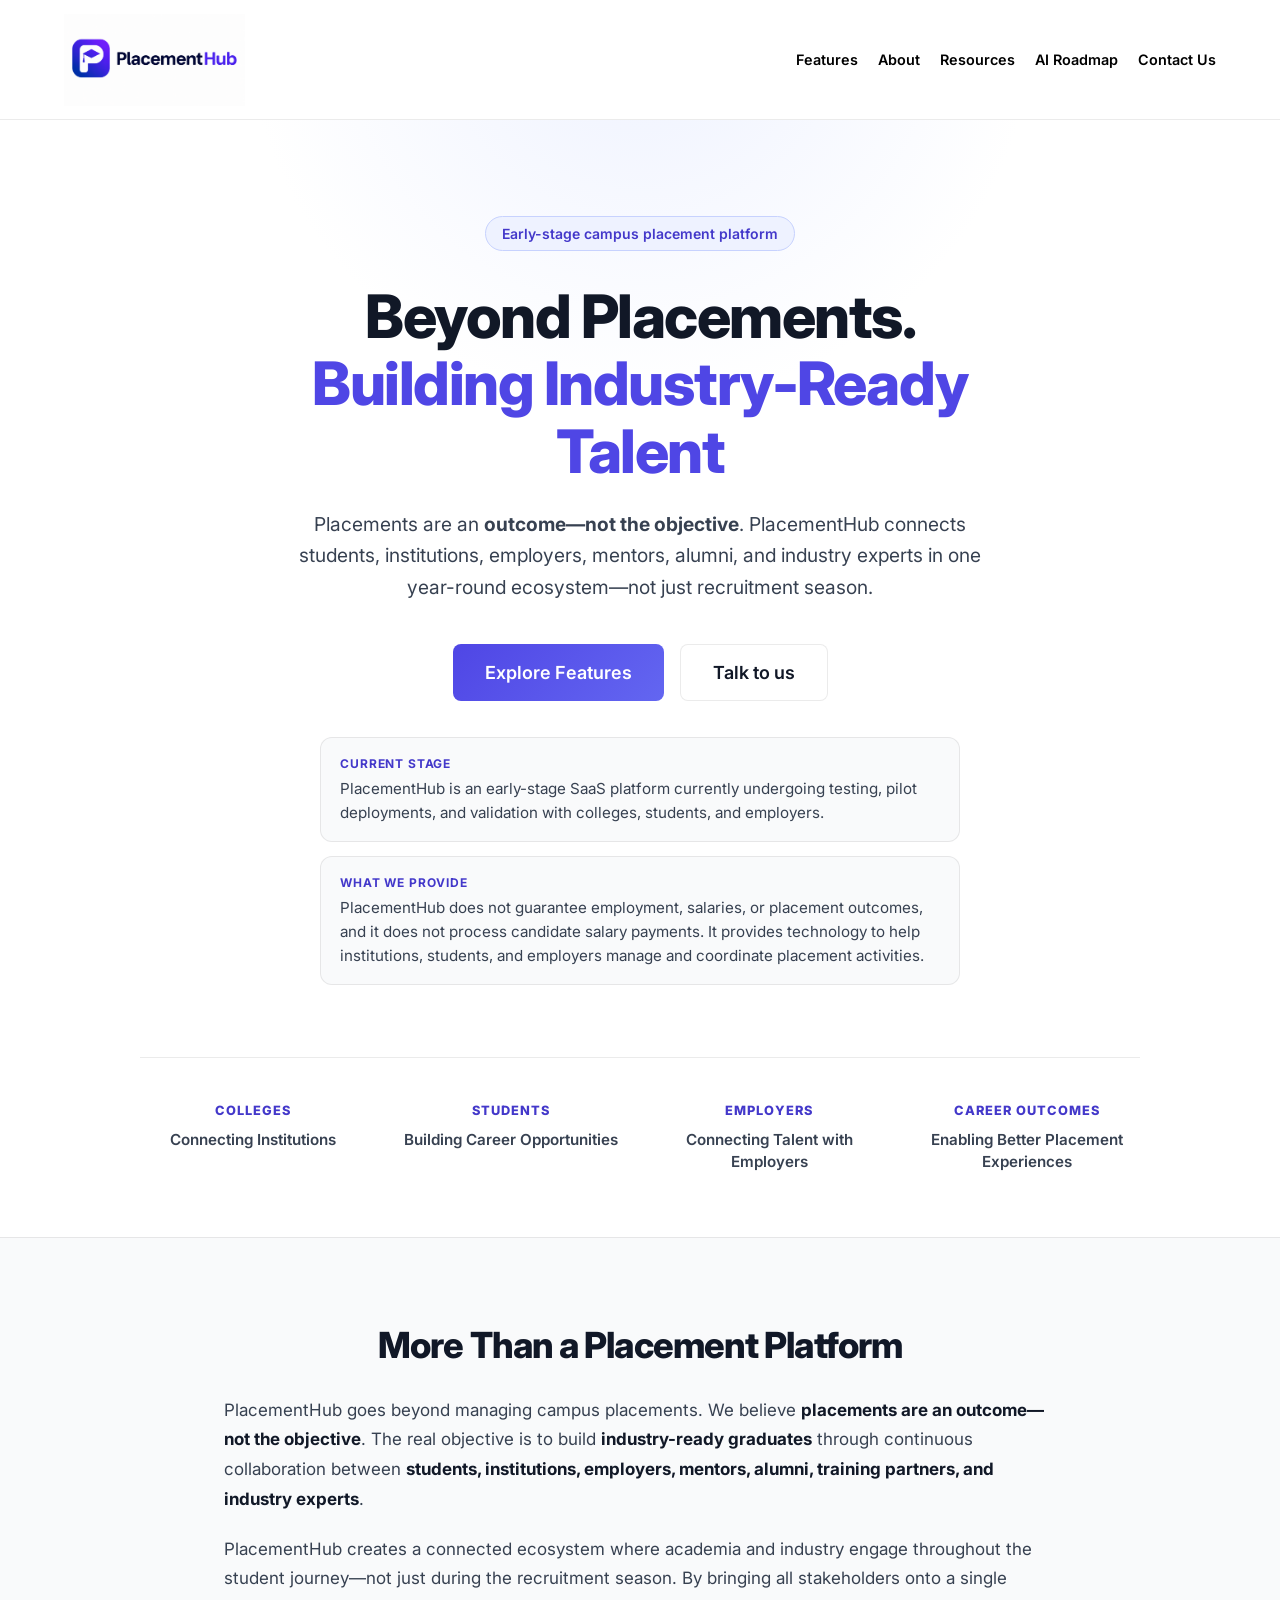
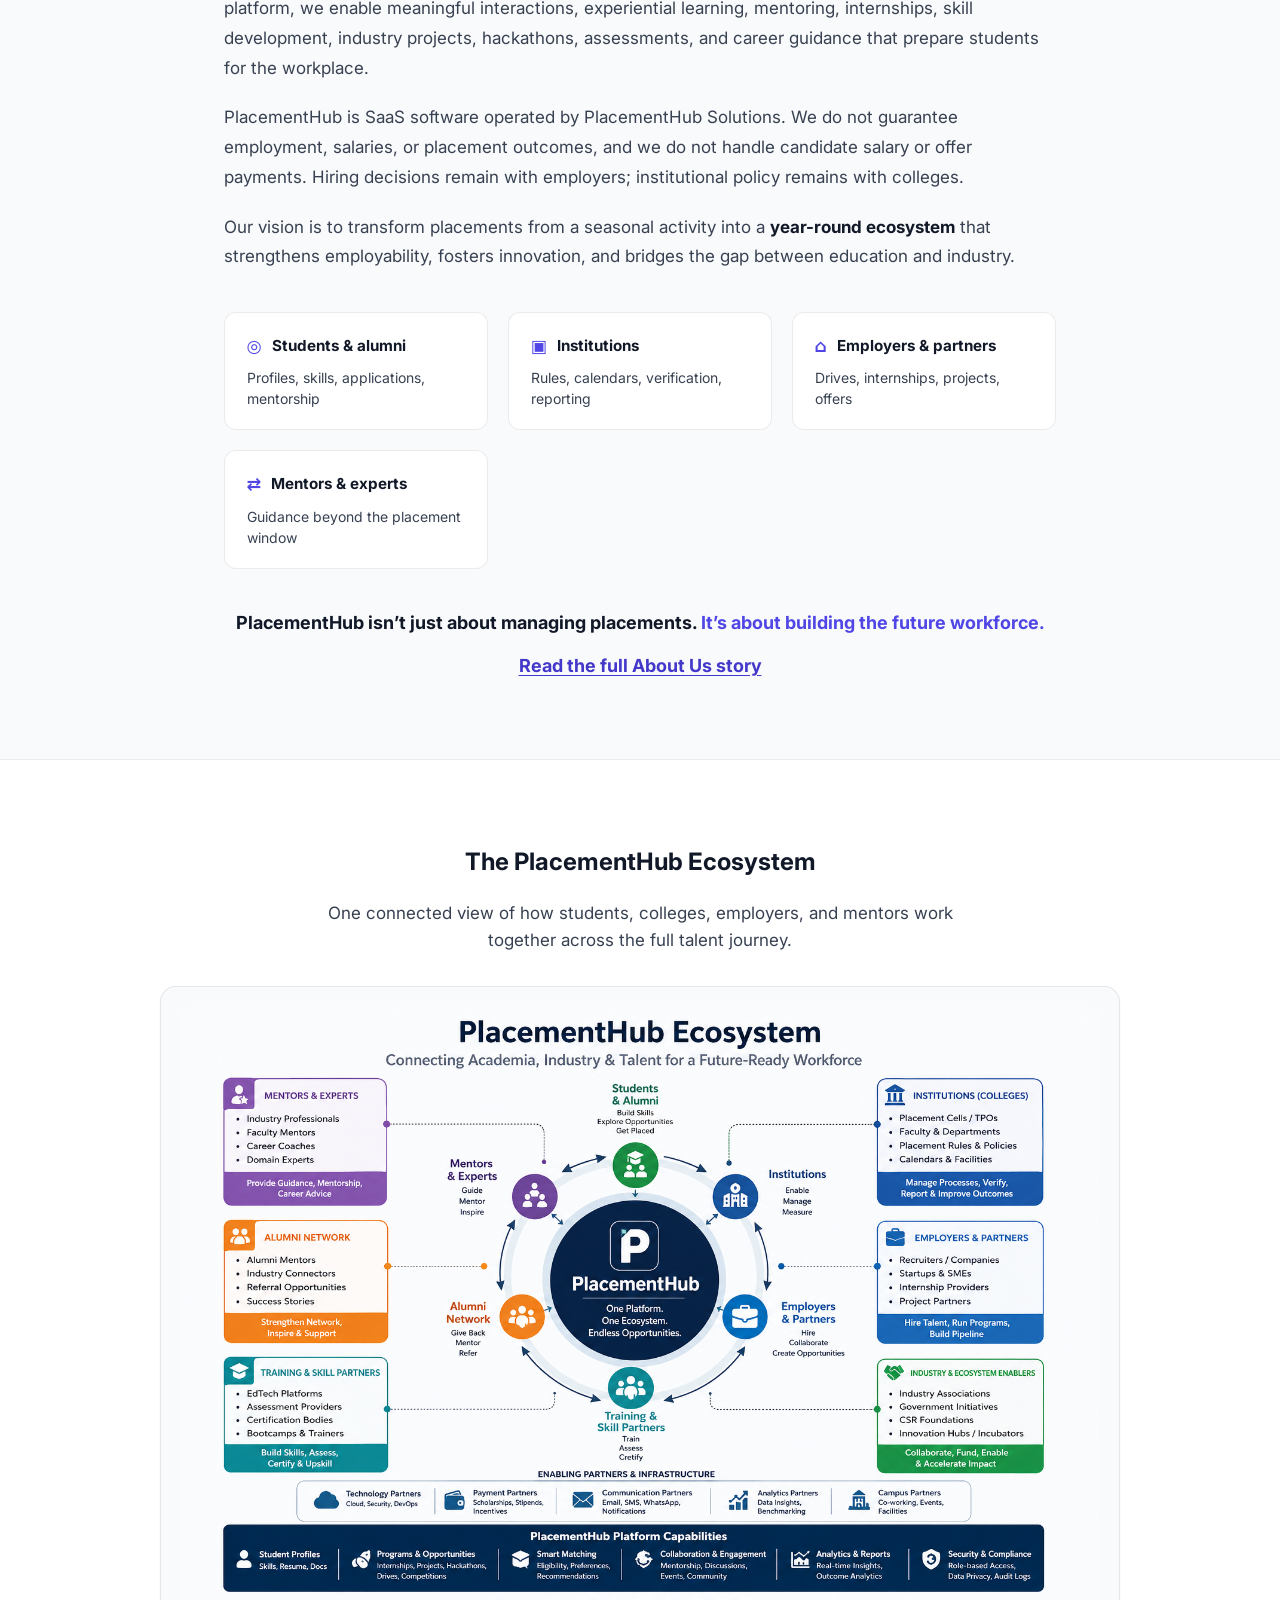
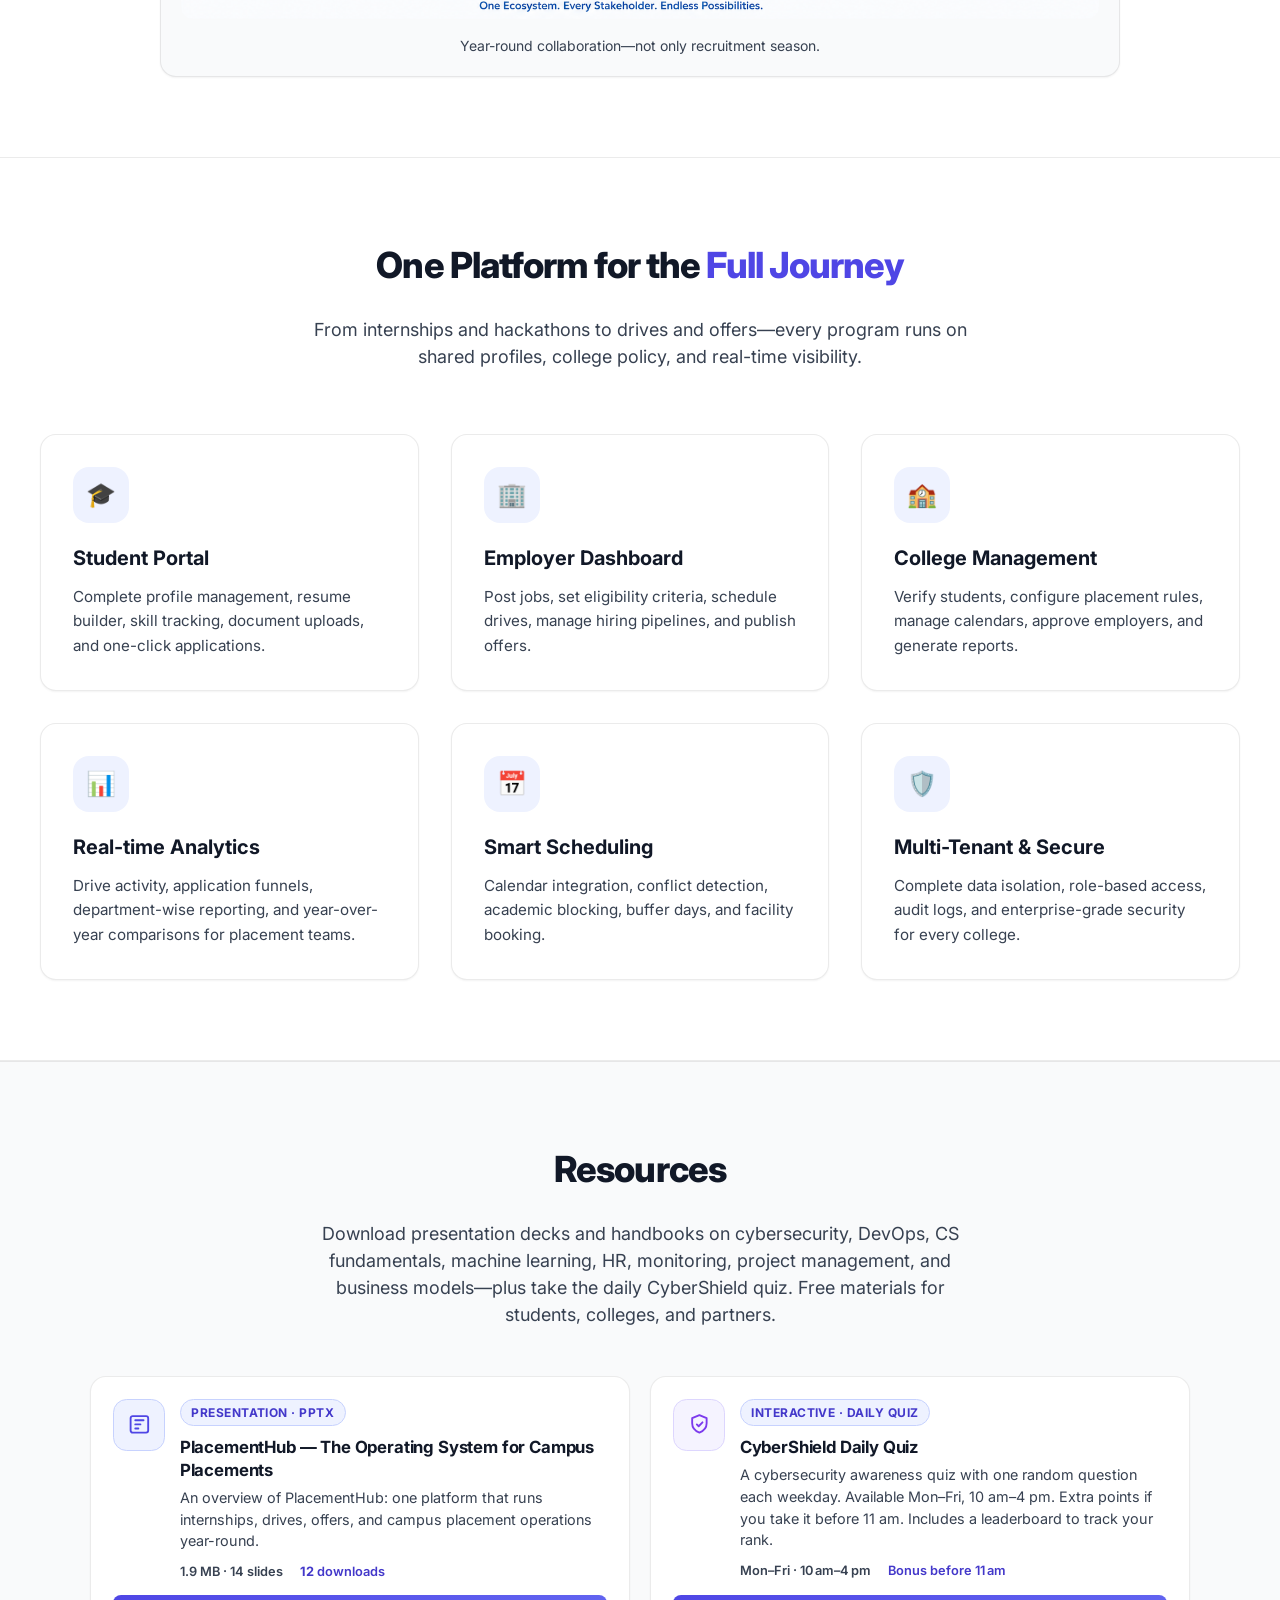
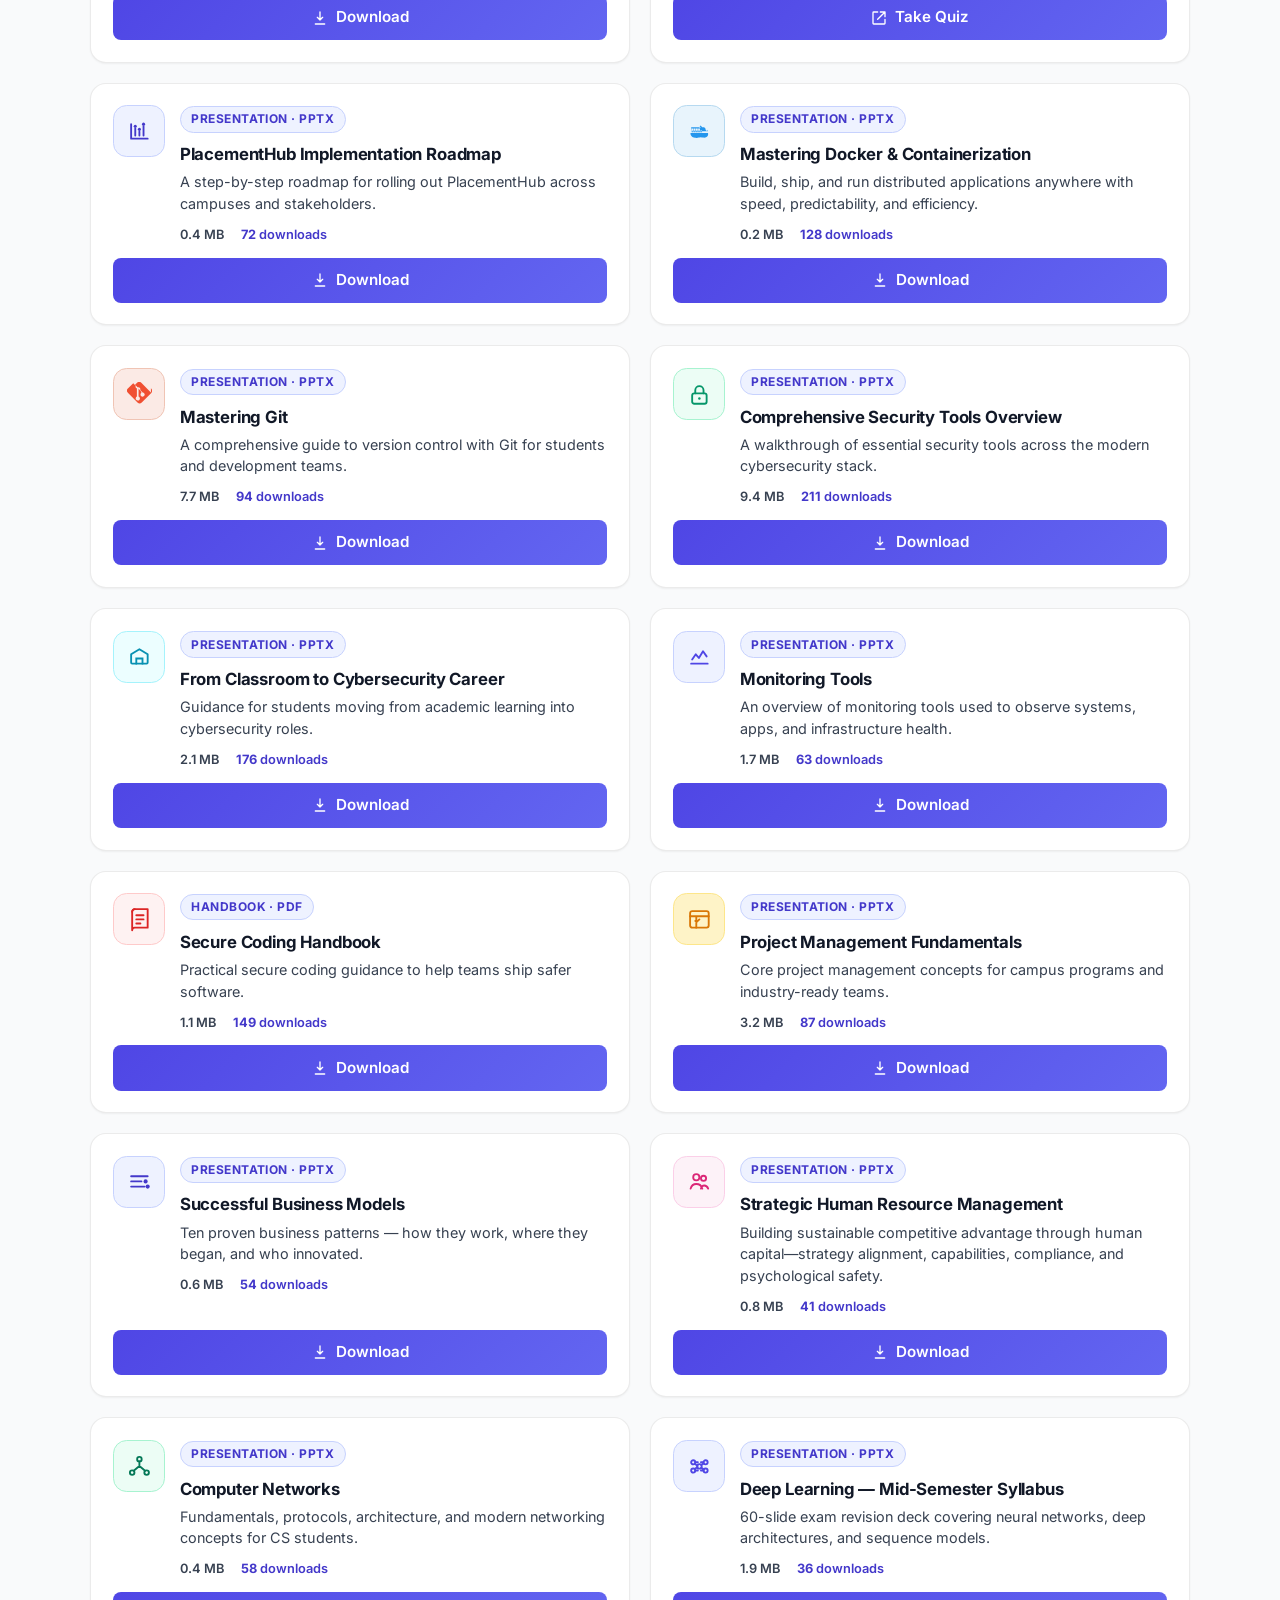
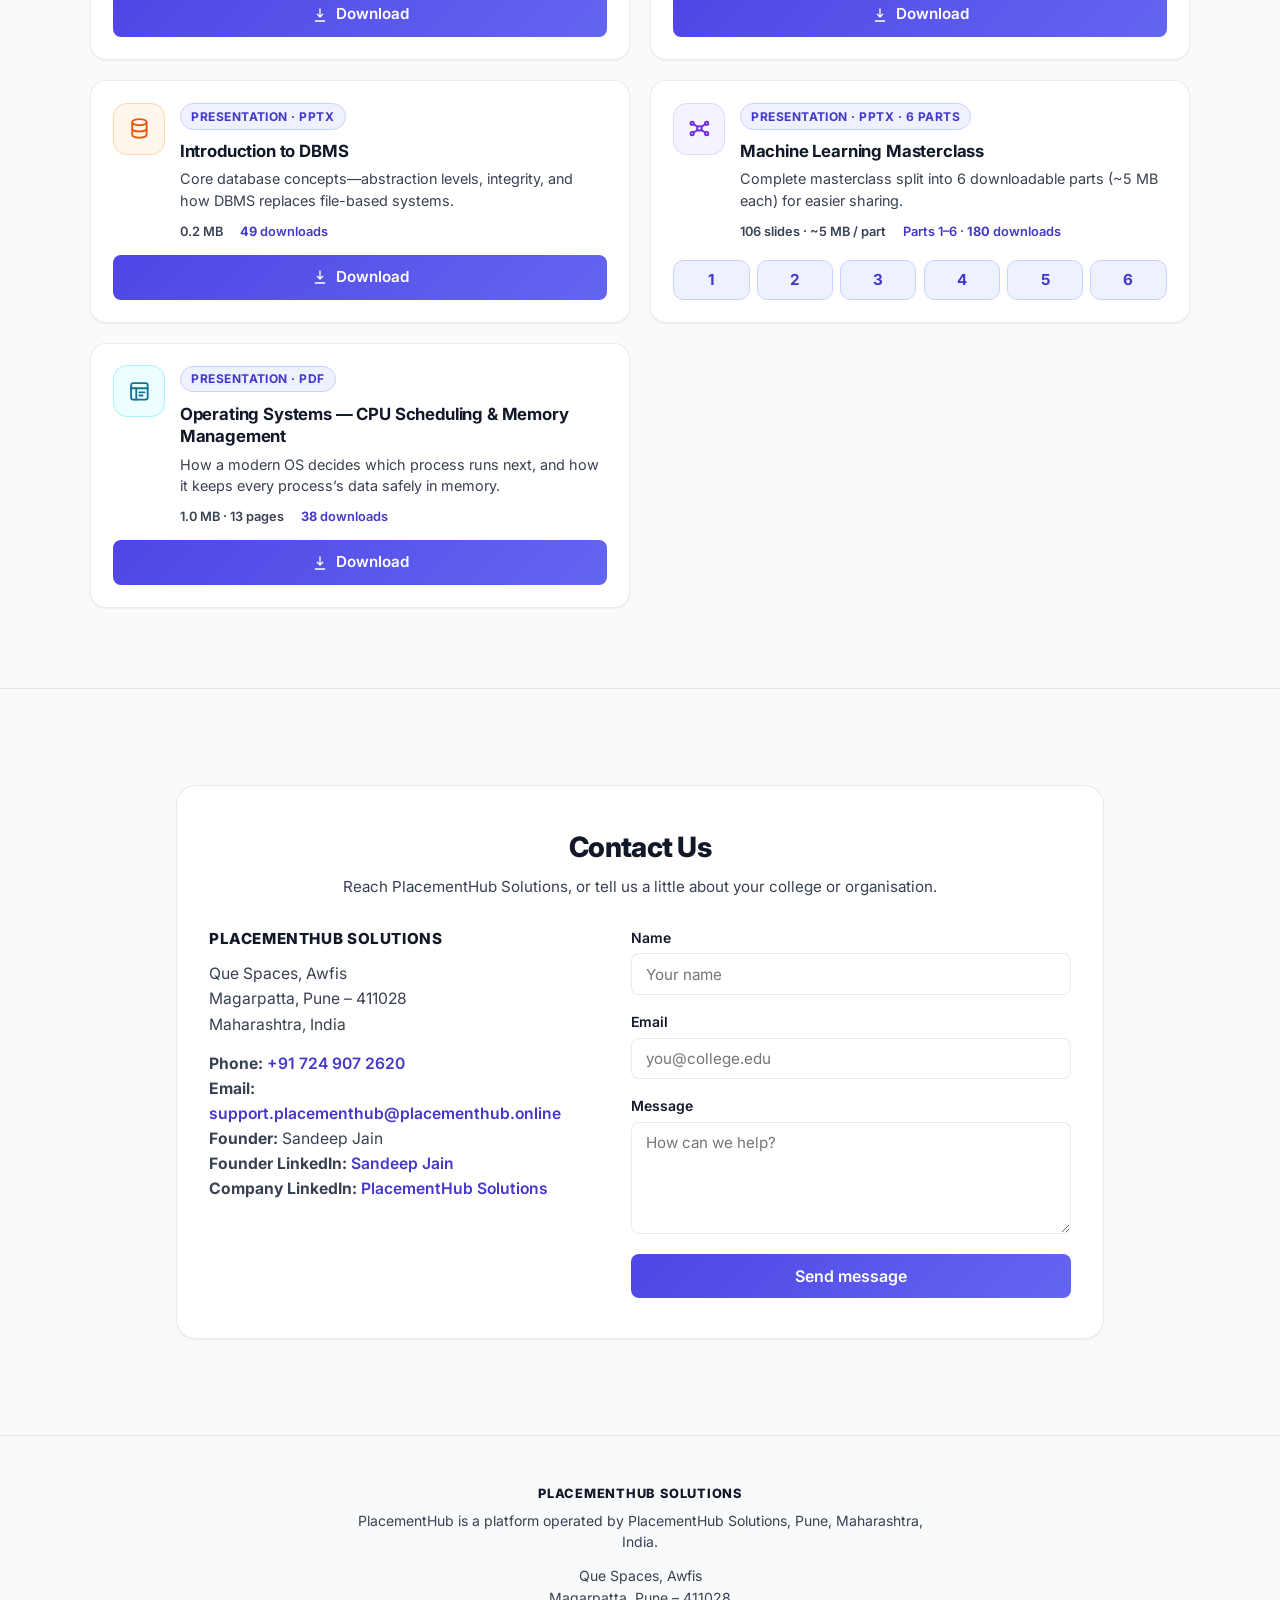
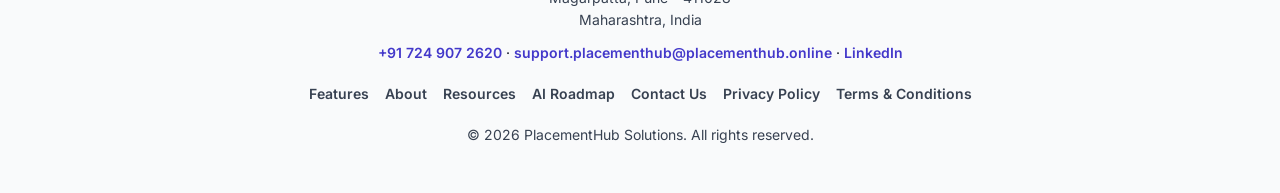
==== commit d879189a: "Add PlacementHub Solutions company LinkedIn across the site. Give visitors a verifiable organisation" ====
--- a/index.html
+++ b/index.html
@@ -811,7 +811,10 @@
       "@type": "Person",
       "name": "Sandeep Jain",
       "sameAs": "https://www.linkedin.com/in/jain35/"
-    }
+    },
+    "sameAs": [
+      "https://www.linkedin.com/company/placementhubonline/"
+    ]
   }
   </script>
 </head>
@@ -1589,7 +1592,8 @@
             <p class="contact-meta"><strong>Phone:</strong> <a href="tel:+917249072620">+91 724 907 2620</a></p>
             <p><strong>Email:</strong> <a href="mailto:support.placementhub@placementhub.online">support.placementhub@placementhub.online</a></p>
             <p><strong>Founder:</strong> Sandeep Jain</p>
-            <p><strong>LinkedIn:</strong> <a href="https://www.linkedin.com/in/jain35/" target="_blank" rel="noopener noreferrer">Sandeep Jain | LinkedIn</a></p>
+            <p><strong>Founder LinkedIn:</strong> <a href="https://www.linkedin.com/in/jain35/" target="_blank" rel="noopener noreferrer">Sandeep Jain</a></p>
+            <p><strong>Company LinkedIn:</strong> <a href="https://www.linkedin.com/company/placementhubonline/" target="_blank" rel="noopener noreferrer">PlacementHub Solutions</a></p>
           </address>
 
           <div>
@@ -1634,6 +1638,8 @@
           <a href="tel:+917249072620">+91 724 907 2620</a>
           ·
           <a href="mailto:support.placementhub@placementhub.online">support.placementhub@placementhub.online</a>
+          ·
+          <a href="https://www.linkedin.com/company/placementhubonline/" target="_blank" rel="noopener noreferrer">LinkedIn</a>
         </p>
       </div>
       <nav class="footer-nav" aria-label="Footer">
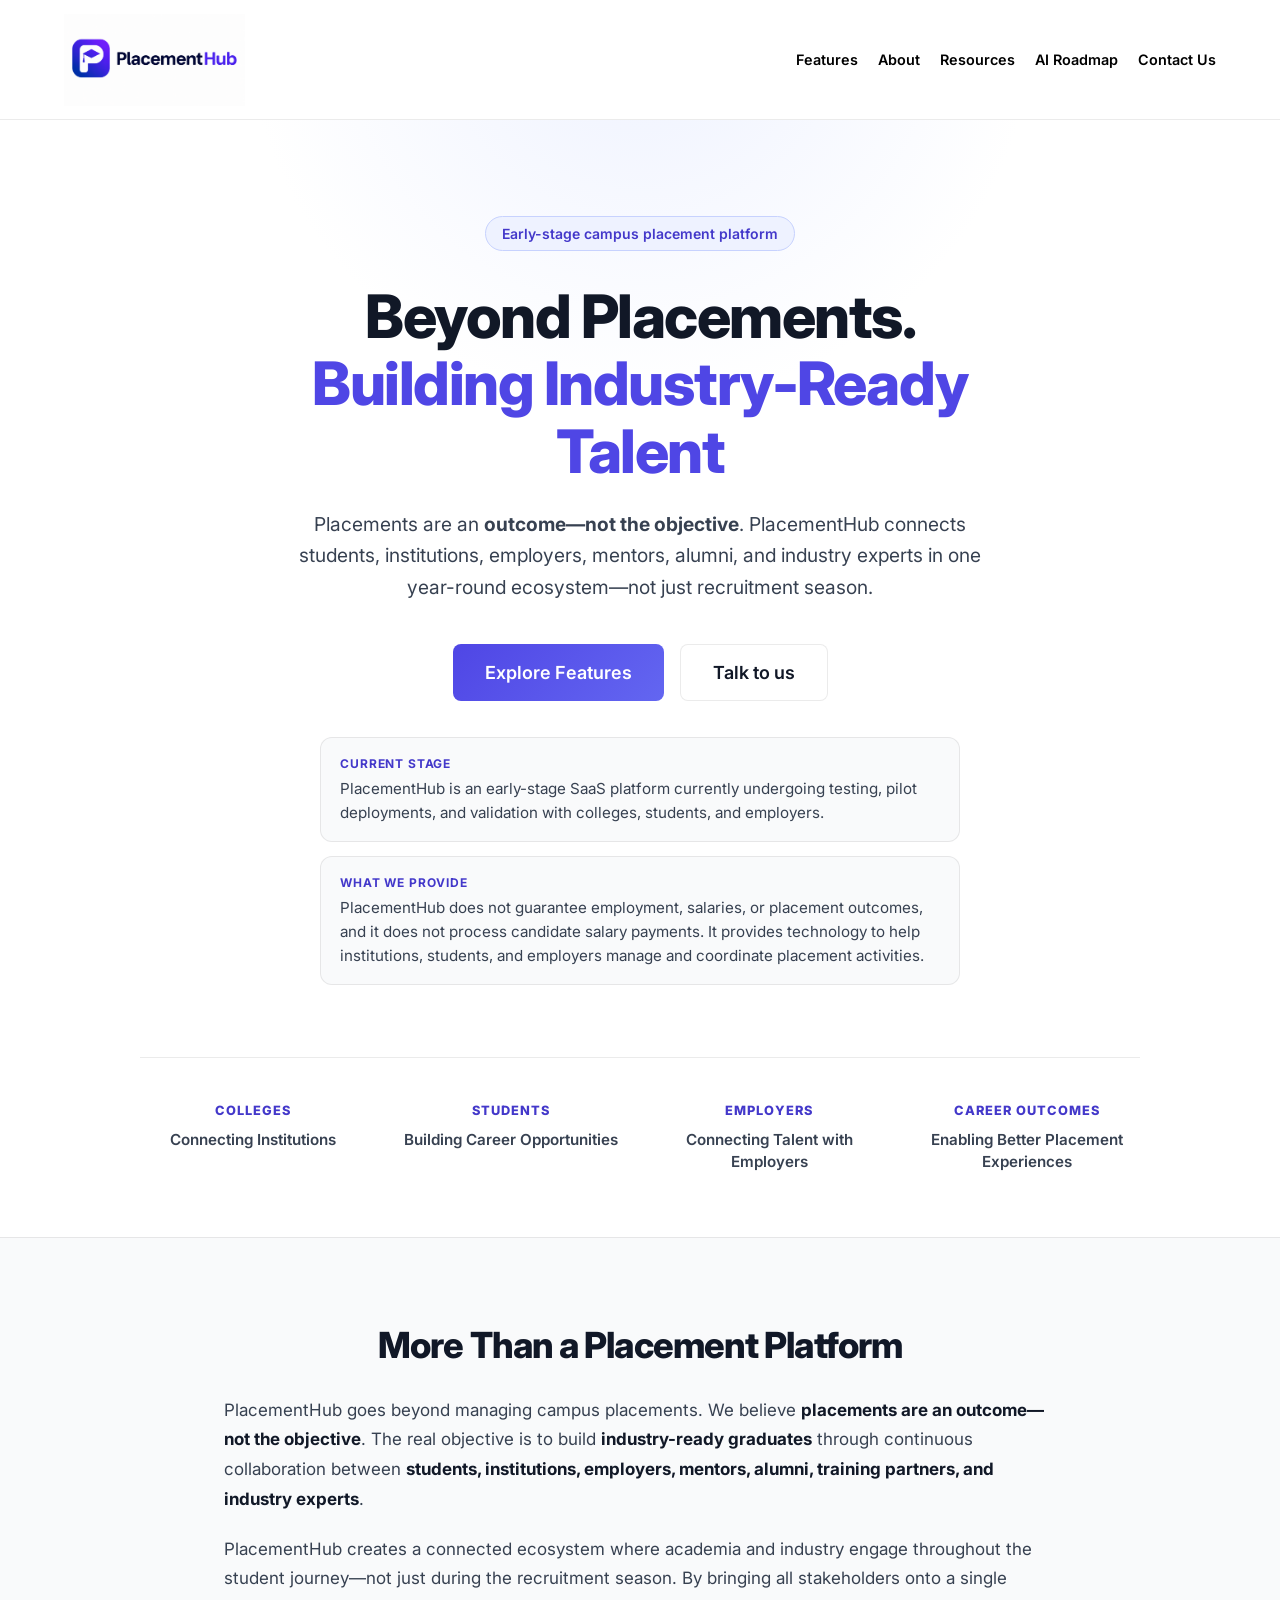
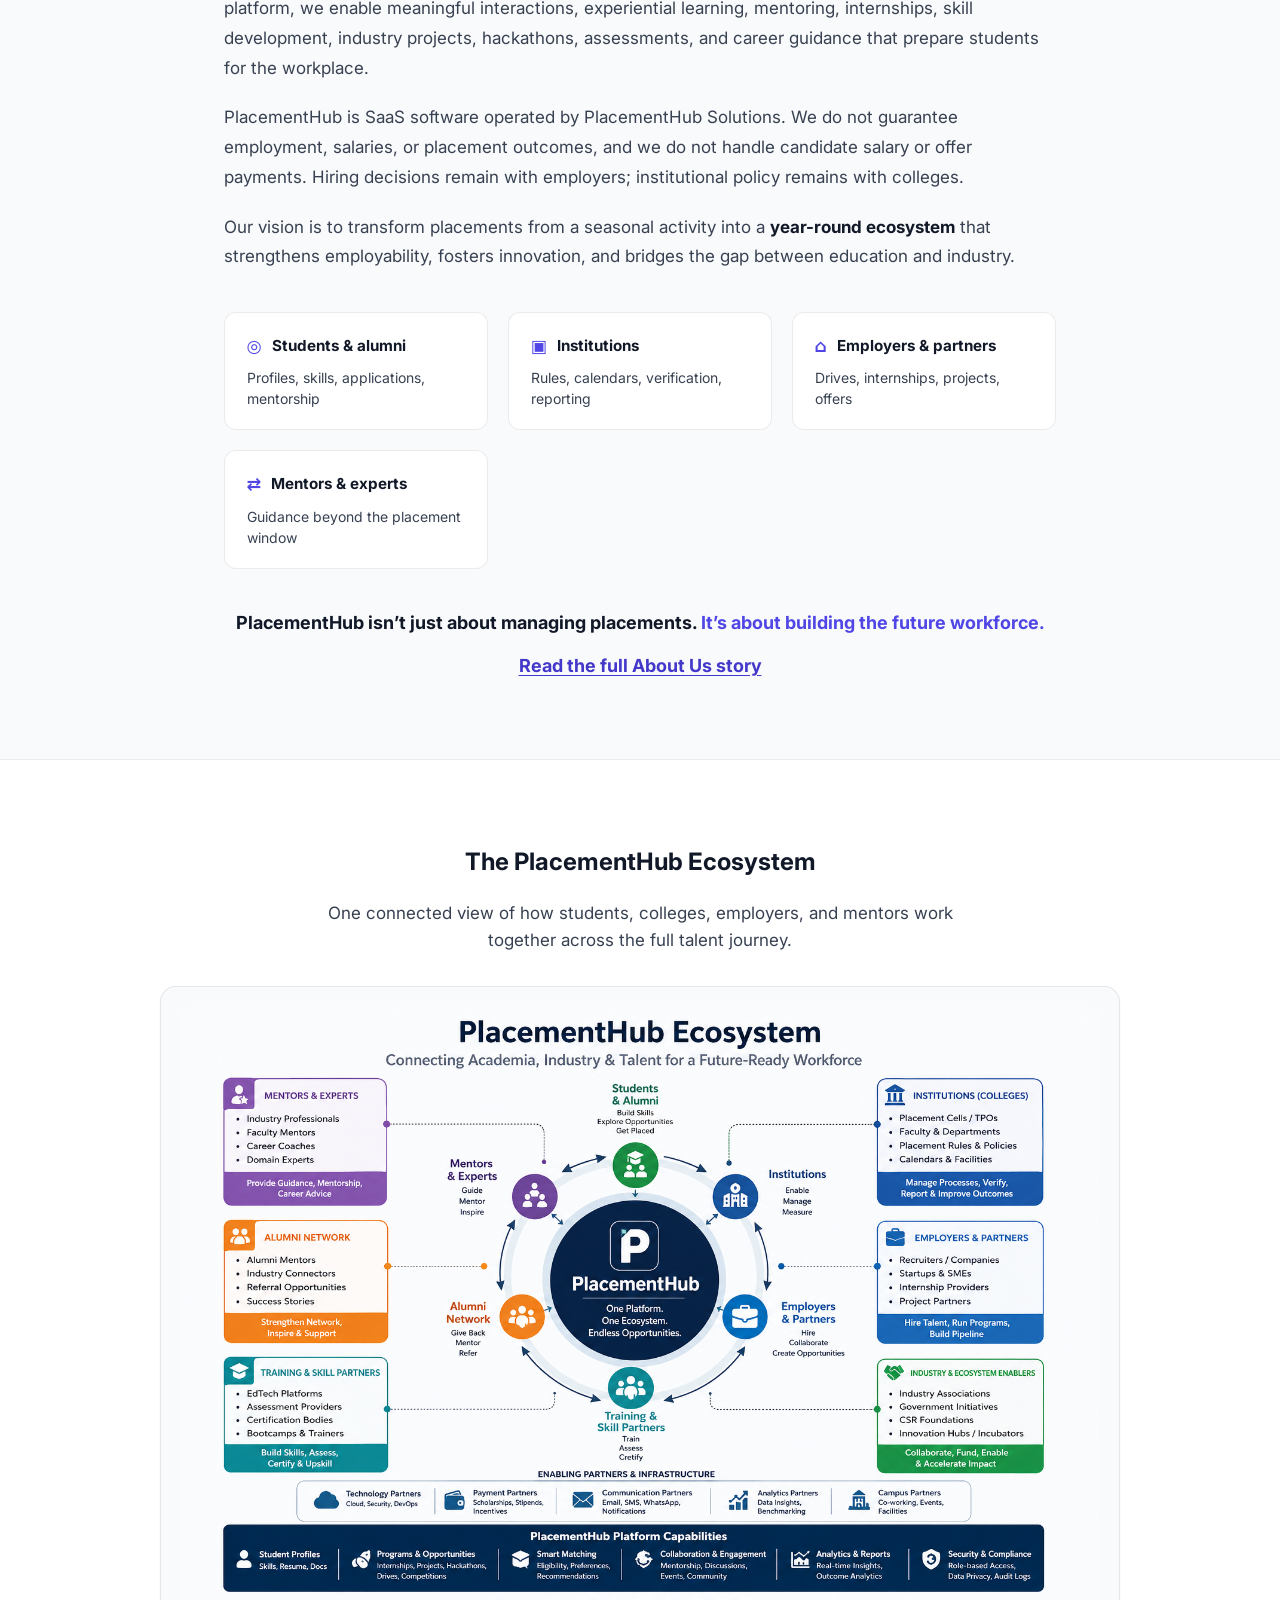
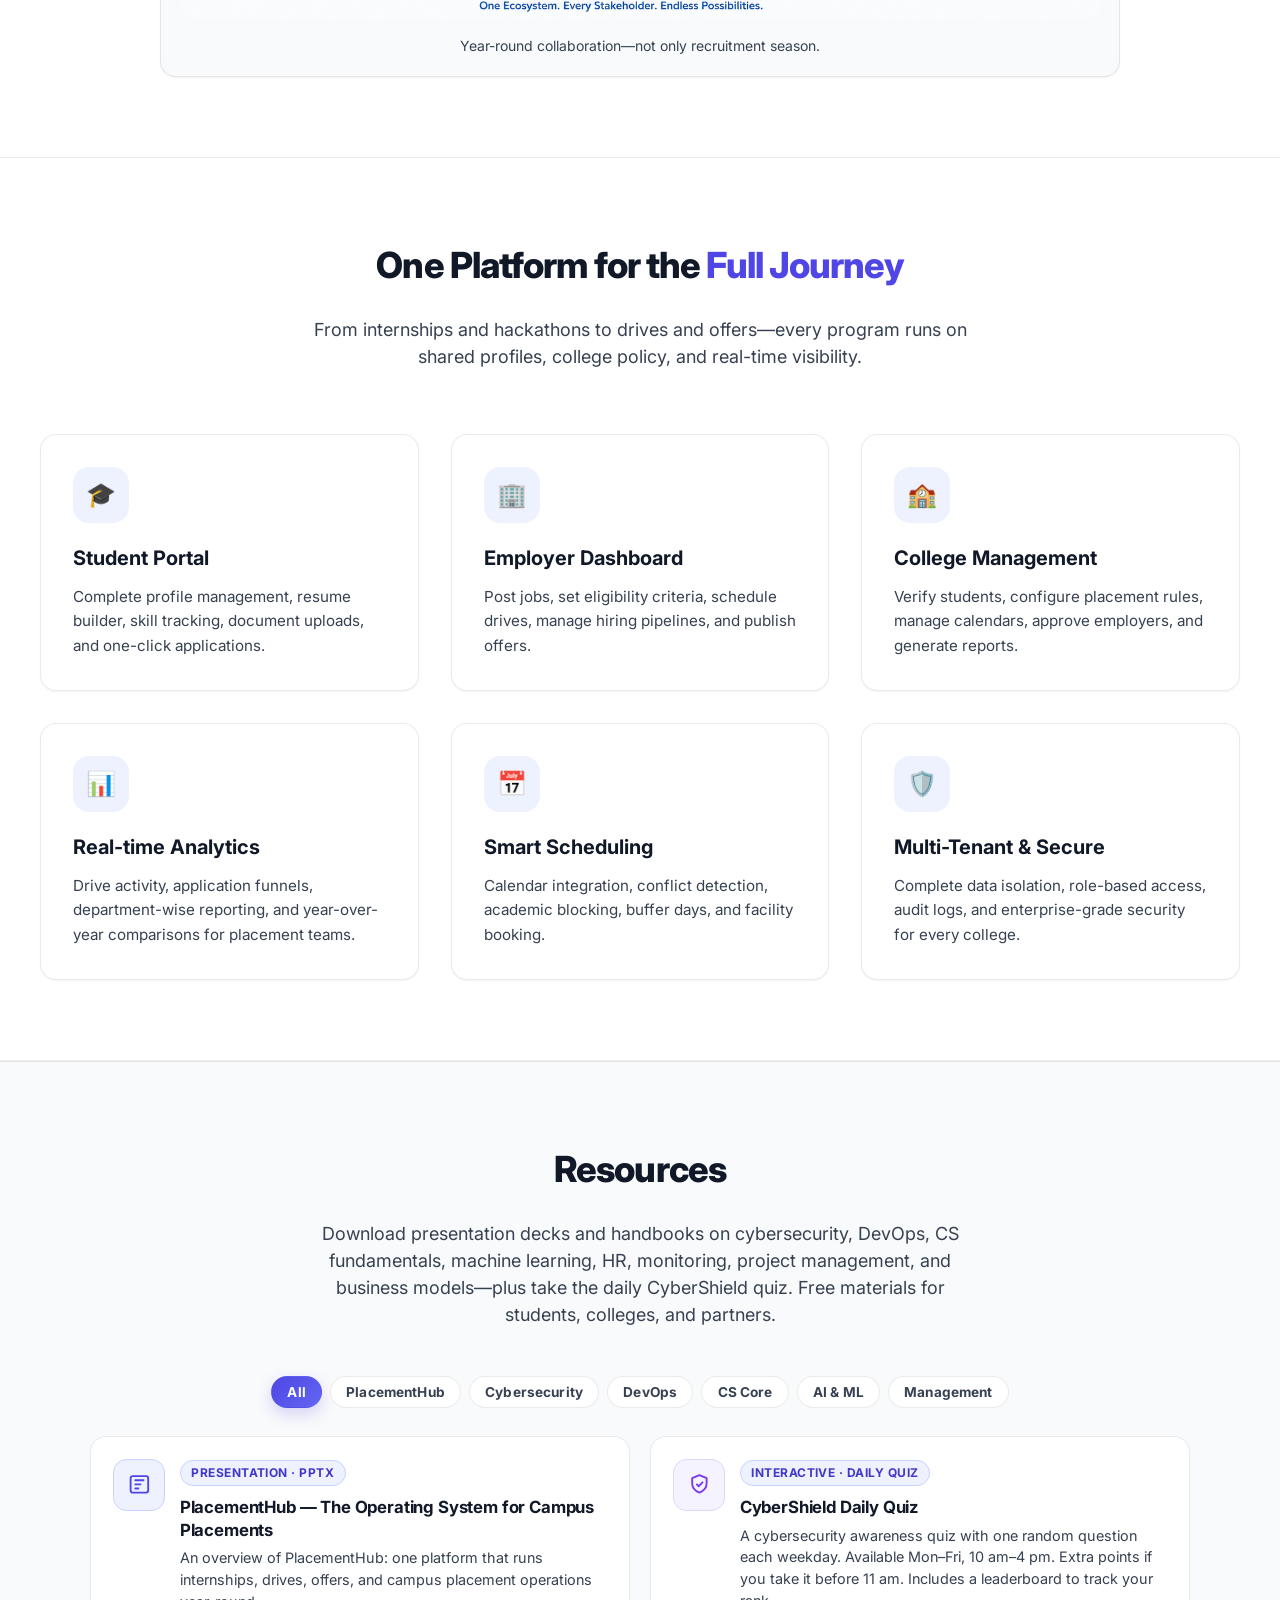
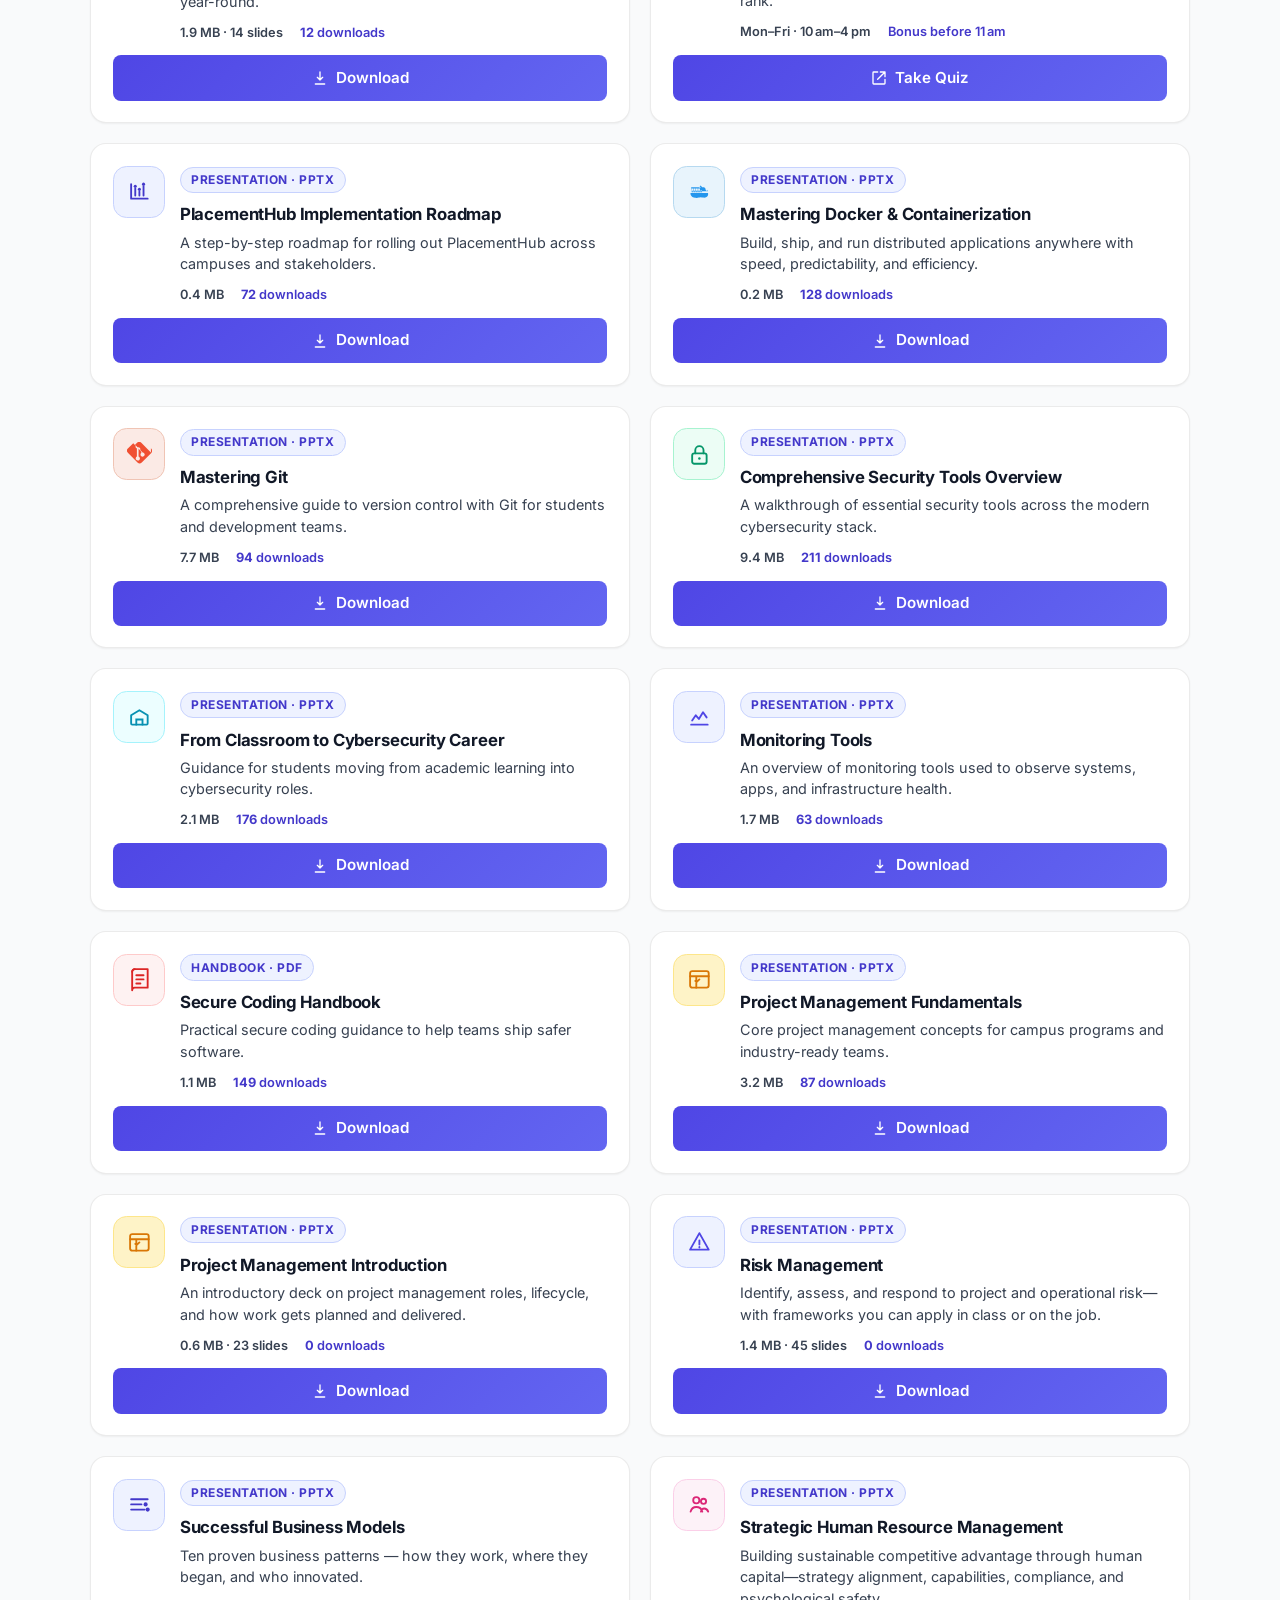
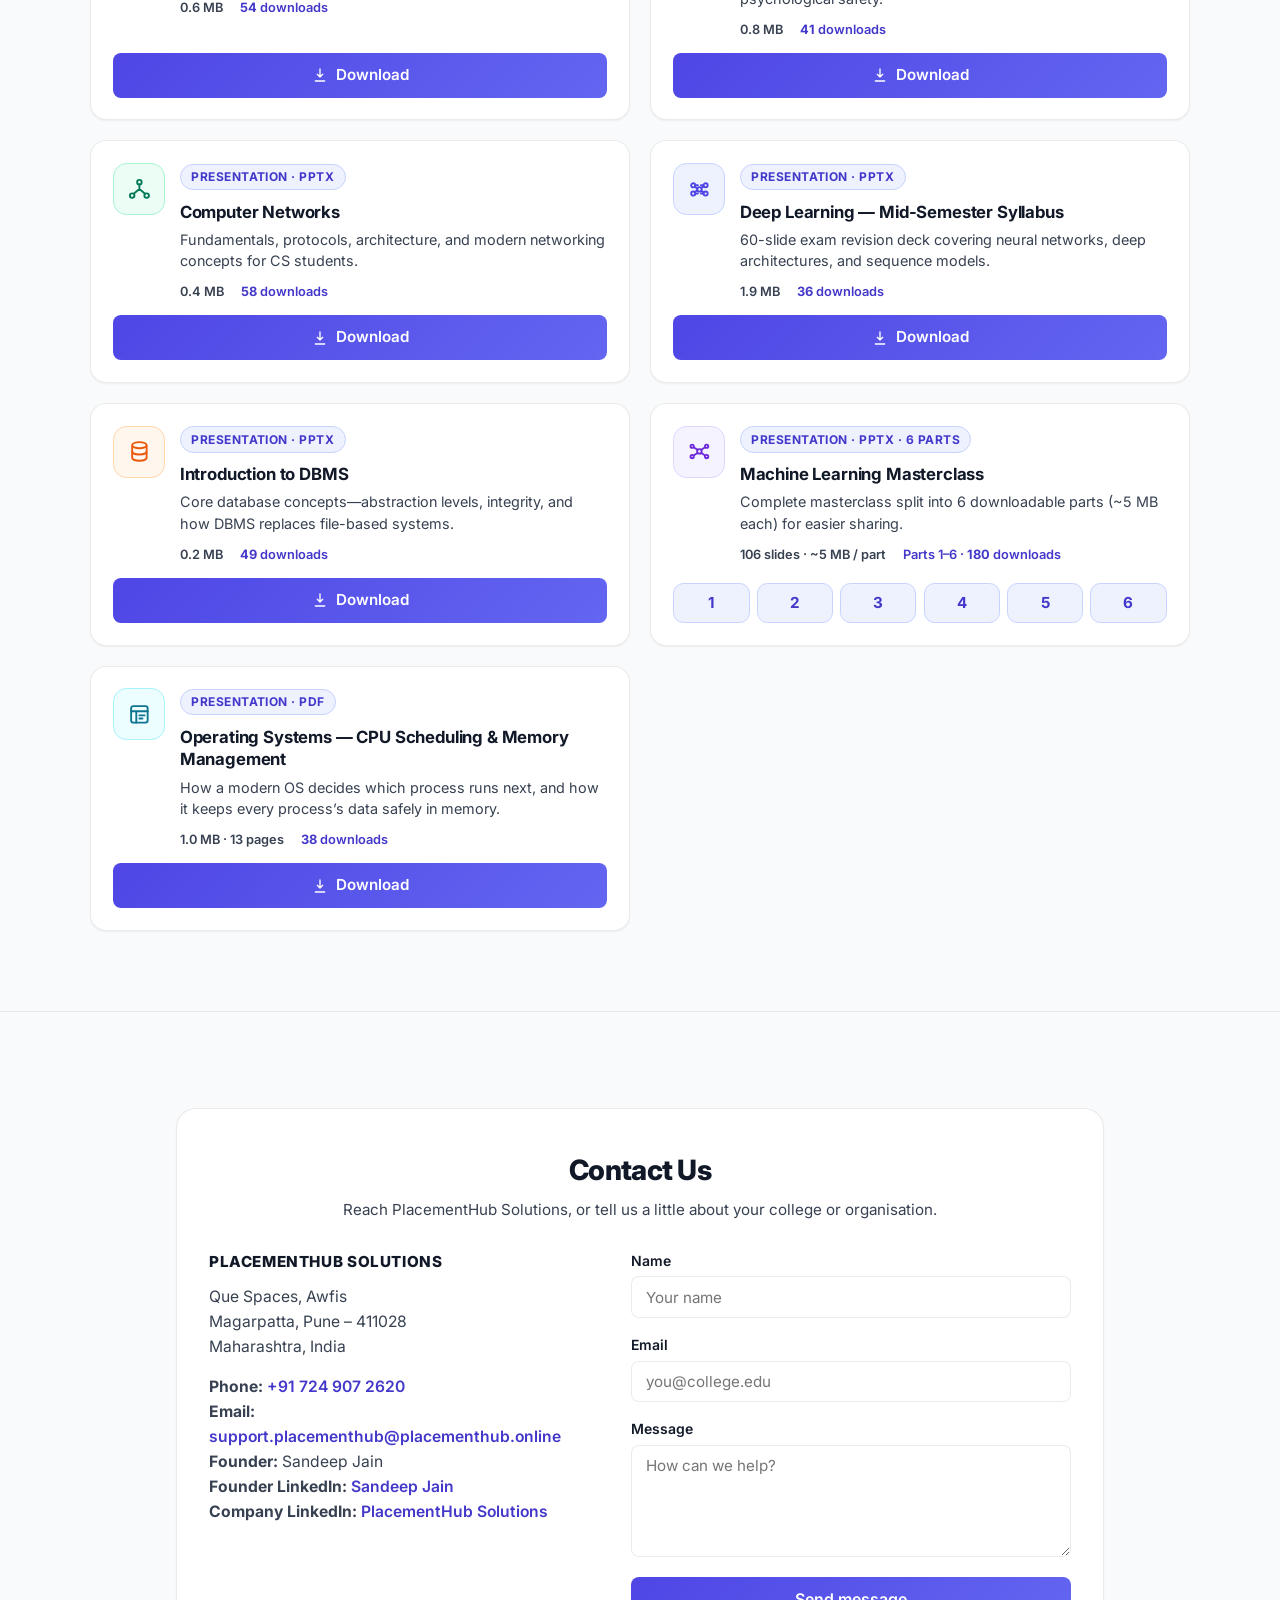
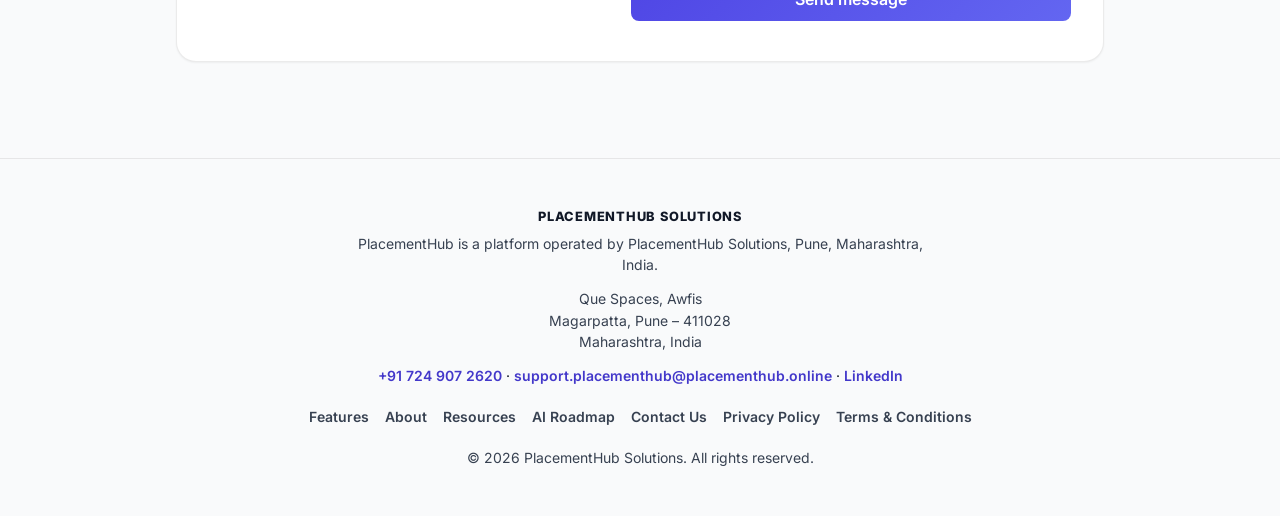
==== commit 2b439e48: "Add PM and risk decks with Resources category tabs. Co-authored-by: Cursor <cursoragent@cursor.com>" ====
--- a/index.html
+++ b/index.html
@@ -430,6 +430,46 @@
       font-size: 1.125rem;
       color: var(--text-secondary);
     }
+    .resource-tabs {
+      display: flex;
+      flex-wrap: wrap;
+      justify-content: center;
+      gap: 0.5rem;
+      max-width: 1100px;
+      margin: 0 auto 1.75rem;
+    }
+    .resource-tab {
+      appearance: none;
+      font-family: inherit;
+      cursor: pointer;
+      border-radius: 9999px;
+      border: 1px solid var(--border-default);
+      background: var(--bg-primary);
+      color: var(--text-secondary);
+      font-size: 0.85rem;
+      font-weight: 700;
+      letter-spacing: 0.01em;
+      padding: 0.45rem 0.95rem;
+      transition: background 0.15s ease-out, border-color 0.15s ease-out, color 0.15s ease-out, box-shadow 0.15s ease-out;
+    }
+    .resource-tab:hover {
+      border-color: var(--primary-200);
+      color: var(--primary-700);
+    }
+    .resource-tab.is-active {
+      background: linear-gradient(135deg, var(--primary-600), var(--primary-500));
+      border-color: transparent;
+      color: #fff;
+      box-shadow: 0 6px 16px rgba(79, 70, 229, 0.22);
+    }
+    .resource-tab:focus-visible {
+      outline: 2px solid var(--primary-500);
+      outline-offset: 2px;
+    }
+    .resource-item.is-filtered-out {
+      display: none;
+    }
+    .resource-icon--risk { background: #FEF2F2; border-color: #FECACA; color: #B91C1C; }
     .resource-list {
       display: grid;
       grid-template-columns: repeat(2, minmax(0, 1fr));
@@ -1013,8 +1053,18 @@
           </p>
         </div>
 
+        <div class="resource-tabs" role="tablist" aria-label="Resource categories">
+          <button type="button" class="resource-tab is-active" role="tab" aria-selected="true" data-filter="all">All</button>
+          <button type="button" class="resource-tab" role="tab" aria-selected="false" data-filter="placementhub">PlacementHub</button>
+          <button type="button" class="resource-tab" role="tab" aria-selected="false" data-filter="cybersecurity">Cybersecurity</button>
+          <button type="button" class="resource-tab" role="tab" aria-selected="false" data-filter="devops">DevOps</button>
+          <button type="button" class="resource-tab" role="tab" aria-selected="false" data-filter="cs-core">CS Core</button>
+          <button type="button" class="resource-tab" role="tab" aria-selected="false" data-filter="ai-ml">AI &amp; ML</button>
+          <button type="button" class="resource-tab" role="tab" aria-selected="false" data-filter="management">Management</button>
+        </div>
+
         <div class="resource-list">
-          <article class="resource-item" data-resource-id="placementhub-os-campus">
+          <article class="resource-item" data-resource-id="placementhub-os-campus" data-category="placementhub">
             <div class="resource-icon resource-icon--ph" aria-hidden="true">
               <svg viewBox="0 0 24 24" fill="none" stroke="currentColor" stroke-width="1.8">
                 <rect x="3.5" y="4" width="17" height="16" rx="2"/>
@@ -1046,7 +1096,7 @@
             </div>
           </article>
 
-          <article class="resource-item" data-resource-id="cybershield-daily-quiz">
+          <article class="resource-item" data-resource-id="cybershield-daily-quiz" data-category="cybersecurity">
             <div class="resource-icon resource-icon--quiz" aria-hidden="true">
               <svg viewBox="0 0 24 24" fill="none" stroke="currentColor" stroke-width="1.8">
                 <path d="M12 3l7 3v5c0 4.5-3 7.5-7 9-4-1.5-7-4.5-7-9V6l7-3z" stroke-linejoin="round"/>
@@ -1081,7 +1131,7 @@
             </div>
           </article>
 
-          <article class="resource-item" data-resource-id="implementation-roadmap">
+          <article class="resource-item" data-resource-id="implementation-roadmap" data-category="placementhub">
             <div class="resource-icon resource-icon--roadmap" aria-hidden="true">
               <svg viewBox="0 0 24 24" fill="none" stroke="currentColor" stroke-width="1.8">
                 <path d="M4 19V5M4 19h16M8 16V9M12 16v-4M16 16V7" stroke-linecap="round"/>
@@ -1115,7 +1165,7 @@
             </div>
           </article>
 
-          <article class="resource-item" data-resource-id="docker-containerization">
+          <article class="resource-item" data-resource-id="docker-containerization" data-category="devops">
             <div class="resource-icon resource-icon--docker" aria-hidden="true" title="Docker">
               <svg viewBox="0 0 24 24" fill="currentColor">
                 <path d="M4.5 11.2h1.7v1.6H4.5zm2.1 0h1.7v1.6H6.6zm2.1 0h1.7v1.6H8.7zm2.1 0h1.7v1.6h-1.7zm-6.3-2h1.7v1.6H4.5zm2.1 0h1.7v1.6H6.6zm2.1 0h1.7v1.6H8.7zm2.1 0h1.7v1.6h-1.7zm2.1 2h1.7v1.6h-1.7zM3.4 13.6c-.1.7.1 1.9.9 2.9.7.9 1.9 1.5 3.5 1.7 1.3.2 2.6.1 3.7-.2.6-.2 1.2-.4 1.8-.4.8 0 1.6.3 2.4.4 1.1.1 2.3 0 3.2-.5.7-.4 1.2-1 1.4-1.7.3-.8.2-1.6 0-2.2H3.4zm16.1-1.2c-.2-.9-.8-1.5-1.5-1.8.1-.5.1-1-.2-1.5-.4-.8-1.2-1.2-2.1-1.2-.3 0-.7.1-1 .2-.4-.8-1.1-1.5-2-1.8l-.4.9c.5.2 1 .6 1.2 1.1H12v.1c-.4-.2-.8-.3-1.3-.3H4.1l-.2 1h.4c.3 0 .5.2.5.5v2.2H20c.1-.3.1-.6-.1-.9-.1-.2-.2-.4-.4-.5z"/>
@@ -1146,7 +1196,7 @@
             </div>
           </article>
 
-          <article class="resource-item" data-resource-id="mastering-git">
+          <article class="resource-item" data-resource-id="mastering-git" data-category="devops">
             <div class="resource-icon resource-icon--git" aria-hidden="true" title="Git">
               <svg viewBox="0 0 24 24" fill="currentColor">
                 <path d="M23.15 10.14l-9.3-9.3a2.92 2.92 0 0 0-4.12 0l-1.92 1.92 2.43 2.43a2.03 2.03 0 0 1 2.57 2.58l2.34 2.34a2.03 2.03 0 1 1-1.21.34v-.06c0-.56-.22-1.07-.59-1.45L11.2 6.37v7.68a2.04 2.04 0 1 1-1.62.06V6.3a2.03 2.03 0 0 1-1.1-2.66L6.04 1.2.85 6.39a2.92 2.92 0 0 0 0 4.12l9.3 9.3a2.92 2.92 0 0 0 4.12 0l9.28-9.28a2.92 2.92 0 0 0-.4-4.39z"/>
@@ -1177,7 +1227,7 @@
             </div>
           </article>
 
-          <article class="resource-item" data-resource-id="security-tools-overview">
+          <article class="resource-item" data-resource-id="security-tools-overview" data-category="cybersecurity">
             <div class="resource-icon resource-icon--security" aria-hidden="true">
               <svg viewBox="0 0 24 24" fill="none" stroke="currentColor" stroke-width="1.8">
                 <rect x="5" y="11" width="14" height="10" rx="2"/>
@@ -1210,7 +1260,7 @@
             </div>
           </article>
 
-          <article class="resource-item" data-resource-id="cybersecurity-career">
+          <article class="resource-item" data-resource-id="cybersecurity-career" data-category="cybersecurity">
             <div class="resource-icon resource-icon--career" aria-hidden="true">
               <svg viewBox="0 0 24 24" fill="none" stroke="currentColor" stroke-width="1.8">
                 <path d="M4 10l8-5 8 5v8a1 1 0 0 1-1 1H5a1 1 0 0 1-1-1v-8z" stroke-linejoin="round"/>
@@ -1242,7 +1292,7 @@
             </div>
           </article>
 
-          <article class="resource-item" data-resource-id="monitoring-tools">
+          <article class="resource-item" data-resource-id="monitoring-tools" data-category="devops">
             <div class="resource-icon resource-icon--monitor" aria-hidden="true">
               <svg viewBox="0 0 24 24" fill="none" stroke="currentColor" stroke-width="1.8">
                 <path d="M4 19h16M5 15l3.5-5 3 3.5L15.5 7 19 12" stroke-linecap="round" stroke-linejoin="round"/>
@@ -1273,7 +1323,7 @@
             </div>
           </article>
 
-          <article class="resource-item" data-resource-id="secure-coding-handbook">
+          <article class="resource-item" data-resource-id="secure-coding-handbook" data-category="cybersecurity">
             <div class="resource-icon resource-icon--handbook" aria-hidden="true">
               <svg viewBox="0 0 24 24" fill="none" stroke="currentColor" stroke-width="1.8">
                 <path d="M5 4.5A2.5 2.5 0 0 1 7.5 2H20v18H7.5A2.5 2.5 0 0 0 5 22.5V4.5z" stroke-linejoin="round"/>
@@ -1306,7 +1356,7 @@
             </div>
           </article>
 
-          <article class="resource-item" data-resource-id="project-management">
+          <article class="resource-item" data-resource-id="project-management" data-category="management">
             <div class="resource-icon resource-icon--pm" aria-hidden="true">
               <svg viewBox="0 0 24 24" fill="none" stroke="currentColor" stroke-width="1.8">
                 <rect x="3" y="4" width="18" height="16" rx="2"/>
@@ -1338,7 +1388,71 @@
             </div>
           </article>
 
-          <article class="resource-item" data-resource-id="successful-business-models">
+          <article class="resource-item" data-resource-id="pm-introduction" data-category="management">
+            <div class="resource-icon resource-icon--pm" aria-hidden="true">
+              <svg viewBox="0 0 24 24" fill="none" stroke="currentColor" stroke-width="1.8">
+                <rect x="3" y="4" width="18" height="16" rx="2"/>
+                <path d="M3 9h18M9 9v11M8 13.5l1.2 1.2L12 12" stroke-linecap="round" stroke-linejoin="round"/>
+              </svg>
+            </div>
+            <div class="resource-info">
+              <span class="resource-type">Presentation · PPTX</span>
+              <h3>Project Management Introduction</h3>
+              <p class="resource-desc">
+                An introductory deck on project management roles, lifecycle, and how work gets planned and delivered.
+              </p>
+              <div class="resource-meta">
+                <span>0.6 MB · 23 slides</span>
+                <span class="downloads"><span class="count-val">0</span> downloads</span>
+              </div>
+            </div>
+            <div class="resource-actions">
+              <a
+                class="btn btn-primary"
+                href="uploaded/PM_Introduction_Deck.pptx"
+                download="PM_Introduction_Deck.pptx"
+              >
+                <svg viewBox="0 0 24 24" fill="none" stroke="currentColor" stroke-width="2" aria-hidden="true">
+                  <path d="M12 3v12m0 0l-4-4m4 4l4-4M5 21h14" stroke-linecap="round" stroke-linejoin="round"/>
+                </svg>
+                Download
+              </a>
+            </div>
+          </article>
+
+          <article class="resource-item" data-resource-id="risk-management" data-category="management">
+            <div class="resource-icon resource-icon--risk" aria-hidden="true">
+              <svg viewBox="0 0 24 24" fill="none" stroke="currentColor" stroke-width="1.8">
+                <path d="M12 3l9 16H3L12 3z" stroke-linejoin="round"/>
+                <path d="M12 10v4M12 16.5v.5" stroke-linecap="round"/>
+              </svg>
+            </div>
+            <div class="resource-info">
+              <span class="resource-type">Presentation · PPTX</span>
+              <h3>Risk Management</h3>
+              <p class="resource-desc">
+                Identify, assess, and respond to project and operational risk—with frameworks you can apply in class or on the job.
+              </p>
+              <div class="resource-meta">
+                <span>1.4 MB · 45 slides</span>
+                <span class="downloads"><span class="count-val">0</span> downloads</span>
+              </div>
+            </div>
+            <div class="resource-actions">
+              <a
+                class="btn btn-primary"
+                href="uploaded/Risk_Management_Deck.pptx"
+                download="Risk_Management_Deck.pptx"
+              >
+                <svg viewBox="0 0 24 24" fill="none" stroke="currentColor" stroke-width="2" aria-hidden="true">
+                  <path d="M12 3v12m0 0l-4-4m4 4l4-4M5 21h14" stroke-linecap="round" stroke-linejoin="round"/>
+                </svg>
+                Download
+              </a>
+            </div>
+          </article>
+
+          <article class="resource-item" data-resource-id="successful-business-models" data-category="management">
             <div class="resource-icon resource-icon--models" aria-hidden="true">
               <svg viewBox="0 0 24 24" fill="none" stroke="currentColor" stroke-width="1.8">
                 <path d="M4 7h16M4 12h10M4 17h13" stroke-linecap="round"/>
@@ -1371,7 +1485,7 @@
             </div>
           </article>
 
-          <article class="resource-item" data-resource-id="strategic-hrm">
+          <article class="resource-item" data-resource-id="strategic-hrm" data-category="management">
             <div class="resource-icon resource-icon--hr" aria-hidden="true">
               <svg viewBox="0 0 24 24" fill="none" stroke="currentColor" stroke-width="1.8">
                 <circle cx="9" cy="8" r="3"/>
@@ -1405,7 +1519,7 @@
             </div>
           </article>
 
-          <article class="resource-item" data-resource-id="computer-networks">
+          <article class="resource-item" data-resource-id="computer-networks" data-category="cs-core">
             <div class="resource-icon resource-icon--network" aria-hidden="true">
               <svg viewBox="0 0 24 24" fill="none" stroke="currentColor" stroke-width="1.8">
                 <circle cx="12" cy="5" r="2.2"/>
@@ -1439,7 +1553,7 @@
             </div>
           </article>
 
-          <article class="resource-item" data-resource-id="deep-learning-midsem">
+          <article class="resource-item" data-resource-id="deep-learning-midsem" data-category="ai-ml">
             <div class="resource-icon resource-icon--dl" aria-hidden="true">
               <svg viewBox="0 0 24 24" fill="none" stroke="currentColor" stroke-width="1.8">
                 <circle cx="6" cy="8" r="2"/>
@@ -1475,7 +1589,7 @@
             </div>
           </article>
 
-          <article class="resource-item" data-resource-id="dbms-introduction">
+          <article class="resource-item" data-resource-id="dbms-introduction" data-category="cs-core">
             <div class="resource-icon resource-icon--dbms" aria-hidden="true">
               <svg viewBox="0 0 24 24" fill="none" stroke="currentColor" stroke-width="1.8">
                 <ellipse cx="12" cy="6" rx="7" ry="3"/>
@@ -1508,7 +1622,7 @@
             </div>
           </article>
 
-          <article class="resource-item" data-resource-id="machine-learning-masterclass">
+          <article class="resource-item" data-resource-id="machine-learning-masterclass" data-category="ai-ml">
             <div class="resource-icon resource-icon--ml" aria-hidden="true">
               <svg viewBox="0 0 24 24" fill="none" stroke="currentColor" stroke-width="1.8">
                 <circle cx="12" cy="12" r="2.2"/>
@@ -1542,7 +1656,7 @@
             </div>
           </article>
 
-          <article class="resource-item" data-resource-id="operating-systems-cpu-memory">
+          <article class="resource-item" data-resource-id="operating-systems-cpu-memory" data-category="cs-core">
             <div class="resource-icon resource-icon--os" aria-hidden="true">
               <svg viewBox="0 0 24 24" fill="none" stroke="currentColor" stroke-width="1.8">
                 <rect x="4" y="4" width="16" height="16" rx="2"/>
@@ -1680,6 +1794,8 @@
         'monitoring-tools': 63,
         'secure-coding-handbook': 149,
         'project-management': 87,
+        'pm-introduction': 0,
+        'risk-management': 0,
         'successful-business-models': 54,
         'strategic-hrm': 41,
         'computer-networks': 58,
@@ -1817,14 +1933,38 @@
         });
       }
 
+      function setupResourceTabs() {
+        var tabs = document.querySelectorAll('.resource-tab[data-filter]');
+        var items = document.querySelectorAll('.resource-item[data-category]');
+        if (!tabs.length) return;
+
+        tabs.forEach(function (tab) {
+          tab.addEventListener('click', function () {
+            var filter = tab.getAttribute('data-filter') || 'all';
+            tabs.forEach(function (t) {
+              var active = t === tab;
+              t.classList.toggle('is-active', active);
+              t.setAttribute('aria-selected', active ? 'true' : 'false');
+            });
+            items.forEach(function (item) {
+              var cat = item.getAttribute('data-category');
+              var show = filter === 'all' || cat === filter;
+              item.classList.toggle('is-filtered-out', !show);
+            });
+          });
+        });
+      }
+
       if (document.readyState === 'loading') {
         document.addEventListener('DOMContentLoaded', function () {
           initCounts();
           setupListeners();
+          setupResourceTabs();
         });
       } else {
         initCounts();
         setupListeners();
+        setupResourceTabs();
       }
     })();
   </script>
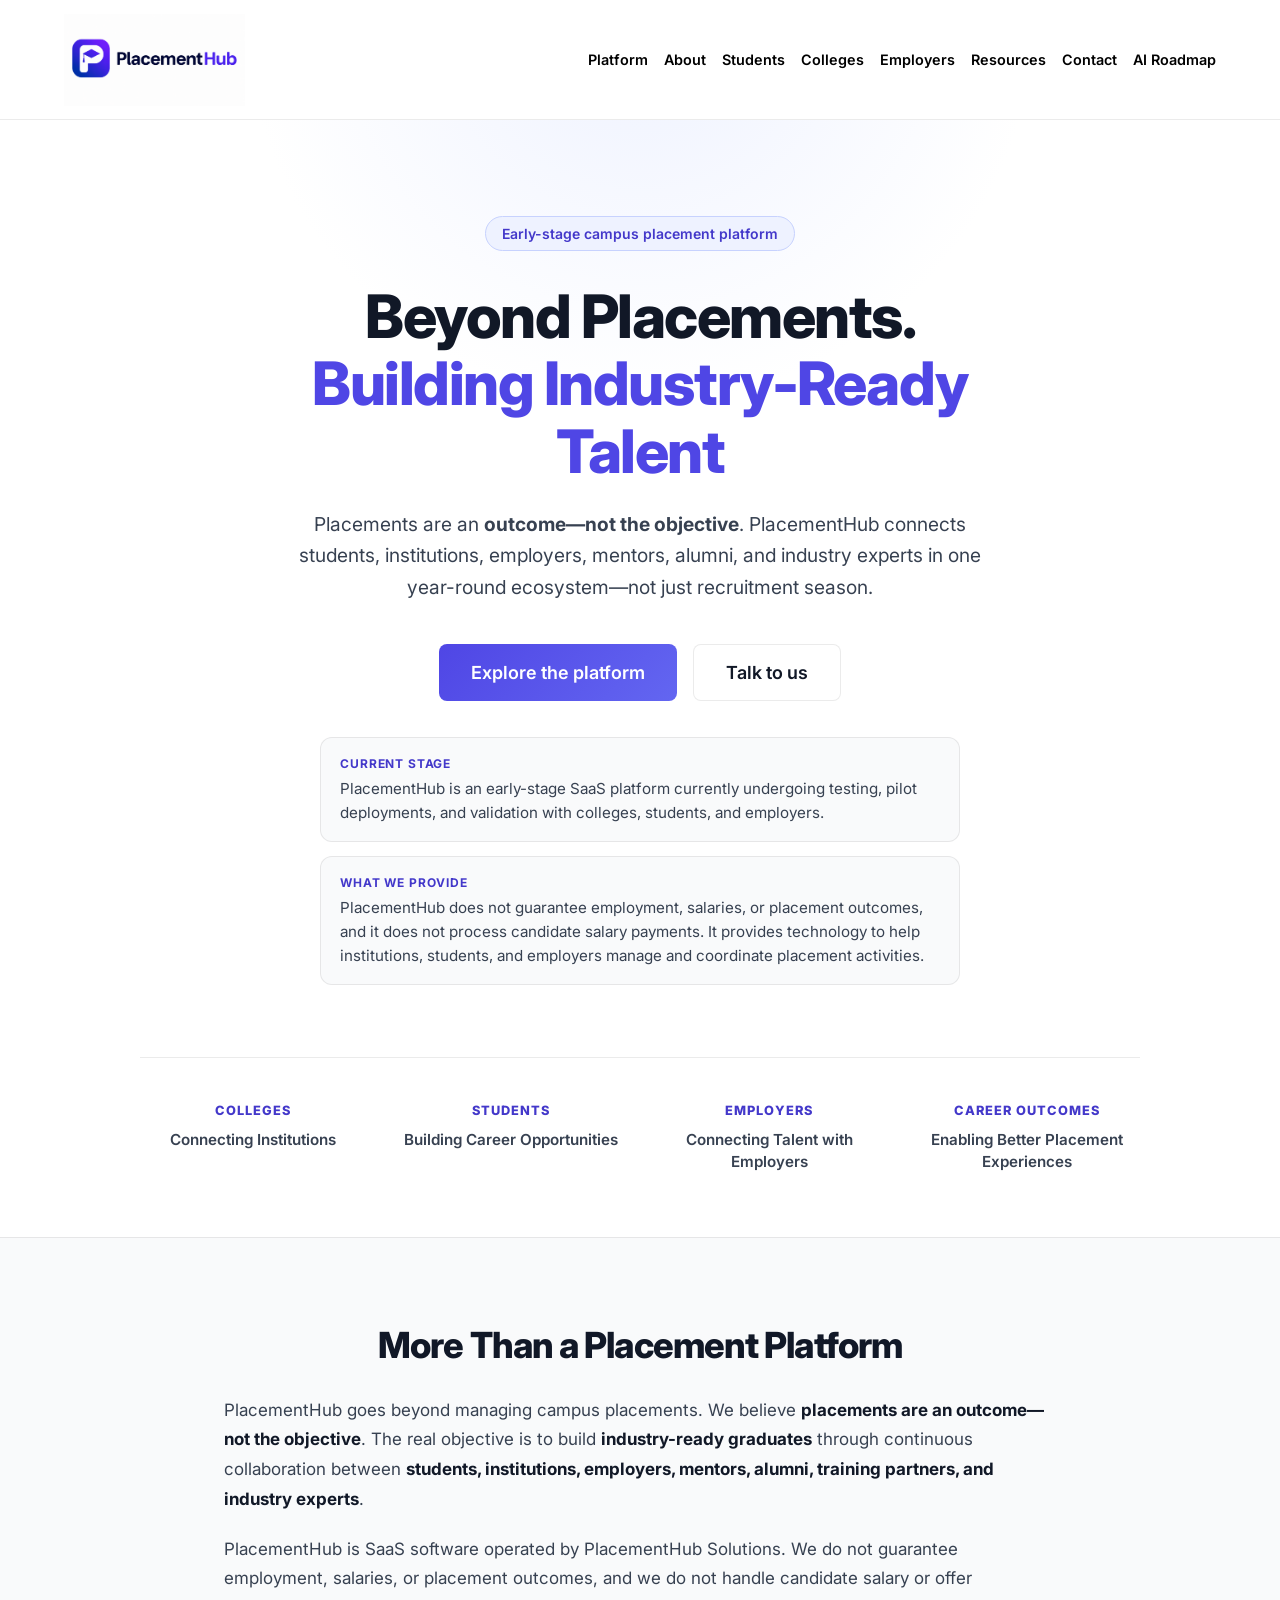
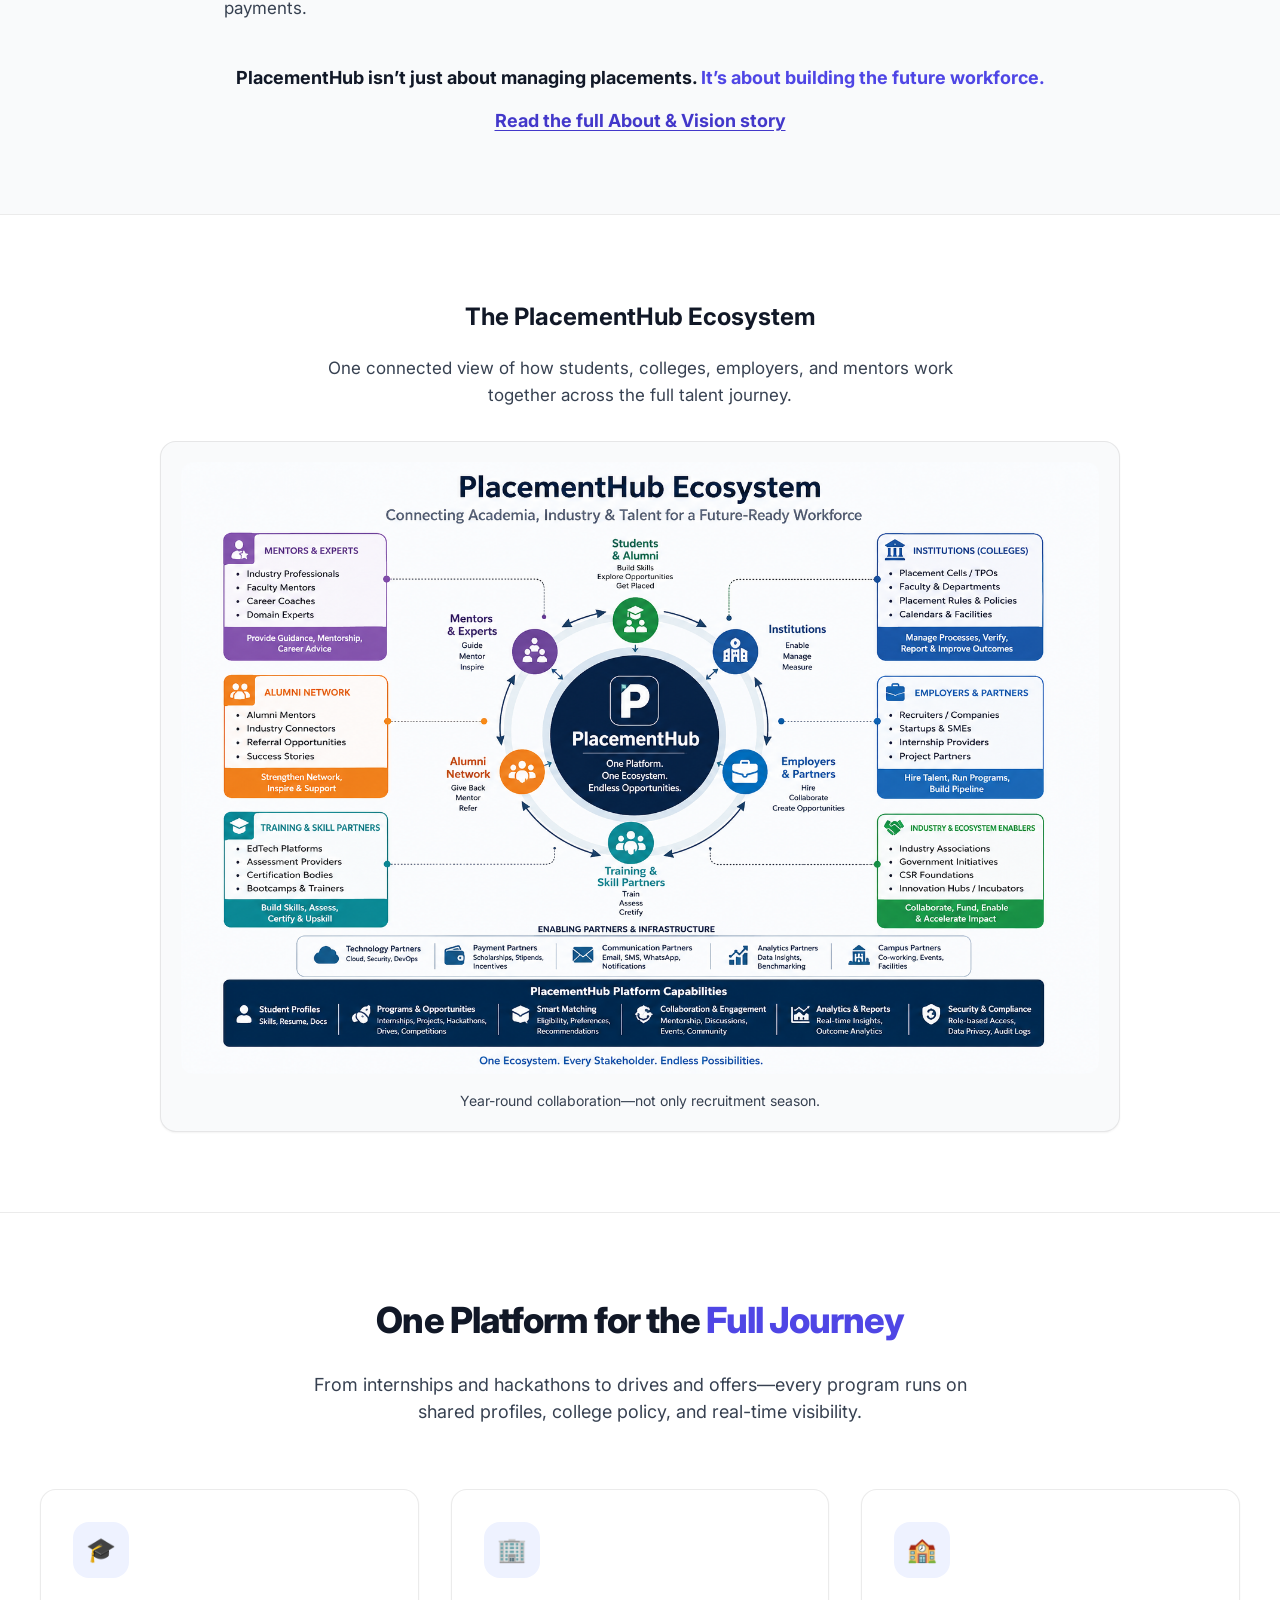
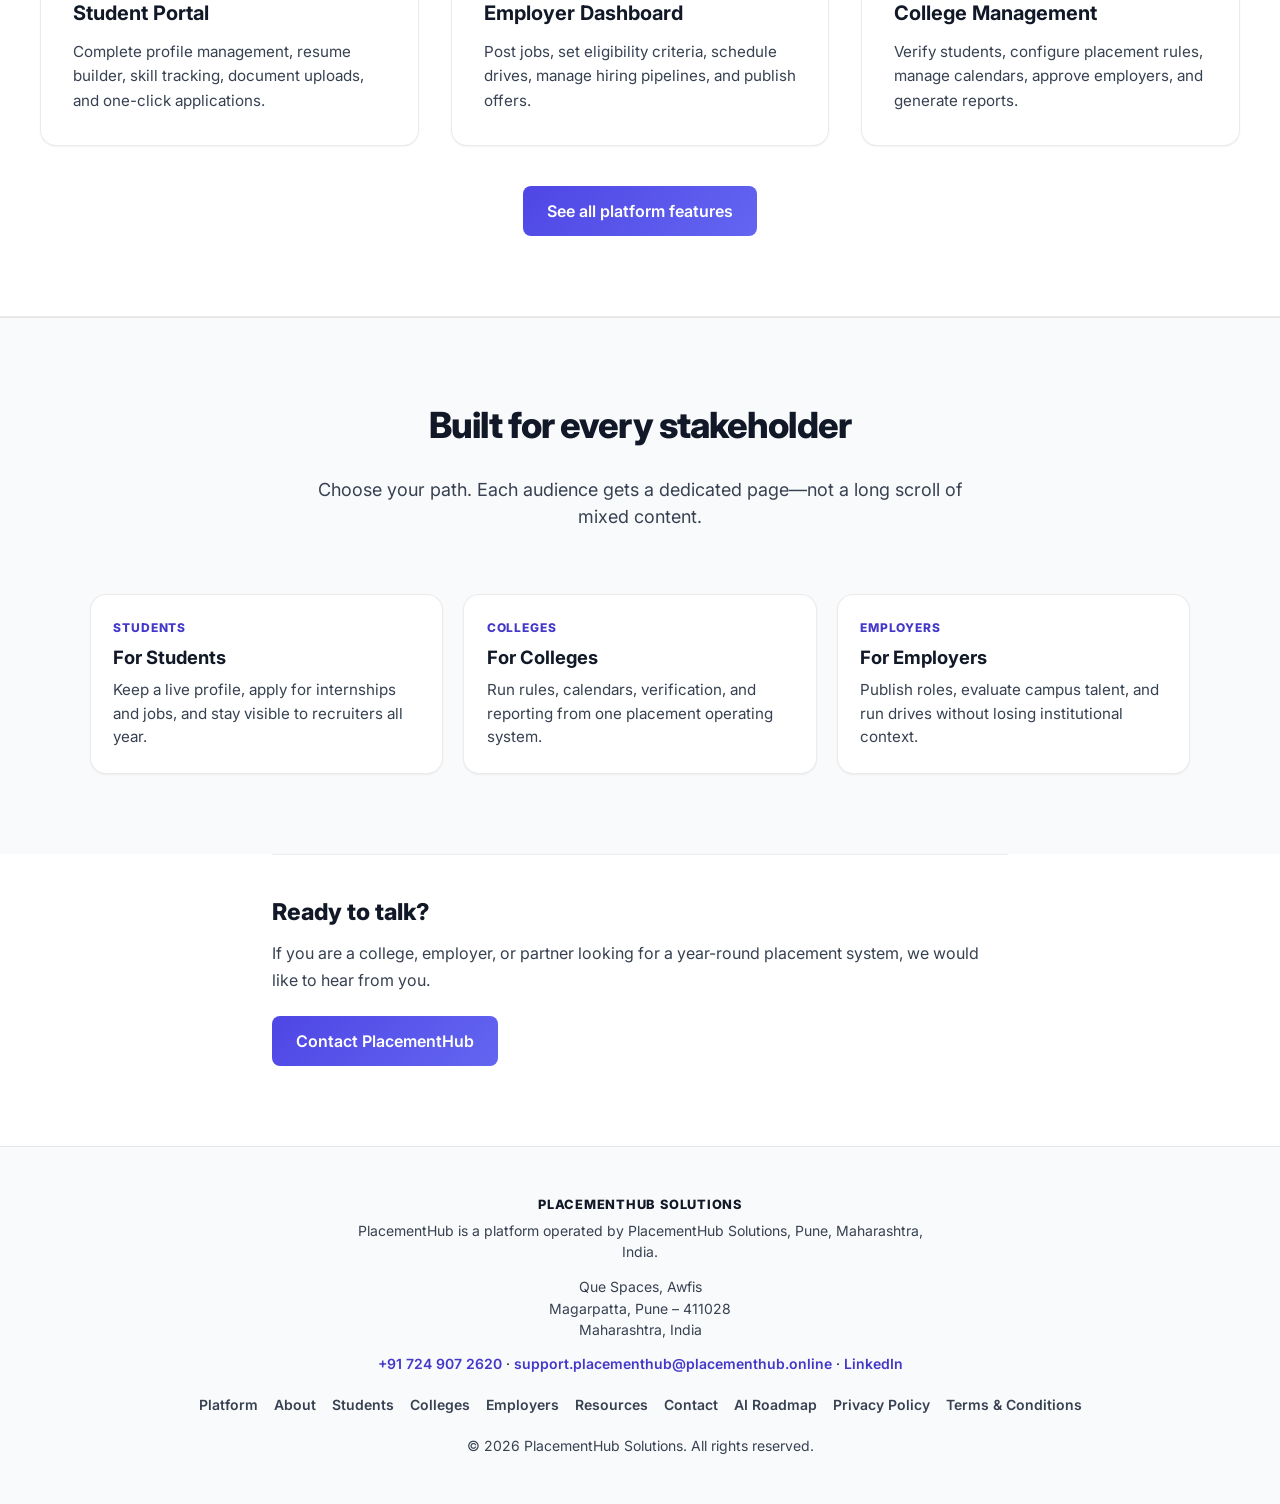
==== commit 290630dd: "Split the landing page into a multi-page site with shared chrome. Co-authored-by: Cursor <cursoragen" ====
--- a/index.html
+++ b/index.html
@@ -8,828 +8,11 @@
   <title>PlacementHub — Beyond Placements. Building Industry-Ready Talent</title>
   <meta name="description" content="PlacementHub is an early-stage campus placement platform operated by PlacementHub Solutions, Pune. Built for students, colleges, and employers." />
   <link rel="canonical" href="https://placementhub.online/" />
-  <script>
-    // Once per browser session, bypass CDN/browser cache so the latest site is loaded.
-    (function () {
-      try {
-        var KEY = 'ph_fresh_session';
-        var url = new URL(window.location.href);
-        if (url.searchParams.has('_r')) {
-          url.searchParams.delete('_r');
-          history.replaceState(null, '', url.pathname + url.search + url.hash);
-          sessionStorage.setItem(KEY, '1');
-          return;
-        }
-        if (sessionStorage.getItem(KEY)) return;
-        url.searchParams.set('_r', String(Date.now()));
-        window.location.replace(url.toString());
-      } catch (e) { /* ignore */ }
-    })();
-  </script>
+  <script src="/js/refresh.js"></script>
   <link rel="preconnect" href="https://fonts.googleapis.com" />
   <link rel="preconnect" href="https://fonts.gstatic.com" crossorigin />
   <link href="https://fonts.googleapis.com/css2?family=Inter:wght@400;500;600;700;800&display=swap" rel="stylesheet" />
-  <style>
-    :root {
-      --primary-50: #EEF2FF;
-      --primary-200: #C7D2FE;
-      --primary-500: #6366F1;
-      --primary-600: #4F46E5;
-      --primary-700: #4338CA;
-      --primary-900: #312E81;
-      --success-50: #ECFDF5;
-      --success-600: #059669;
-      --bg-primary: #FFFFFF;
-      --bg-secondary: #F9FAFB;
-      --text-primary: #111827;
-      --text-secondary: #374151;
-      --border-default: rgba(0, 0, 0, 0.08);
-      --radius-lg: 0.75rem;
-      --radius-xl: 1rem;
-      --radius-2xl: 1.25rem;
-      --shadow-sm: 0 1px 2px rgba(0, 0, 0, 0.05);
-      --shadow-xl: 0 20px 40px rgba(15, 23, 42, 0.12);
-      --font-sans: Inter, system-ui, -apple-system, Segoe UI, Roboto, sans-serif;
-    }
-
-    * { box-sizing: border-box; }
-    html { scroll-behavior: smooth; }
-    body {
-      margin: 0;
-      font-family: var(--font-sans);
-      background: var(--bg-primary);
-      color: var(--text-primary);
-      line-height: 1.5;
-      -webkit-font-smoothing: antialiased;
-    }
-    a { color: inherit; text-decoration: none; }
-    img { max-width: 100%; height: auto; display: block; }
-
-    .btn {
-      display: inline-flex;
-      align-items: center;
-      justify-content: center;
-      gap: 0.5rem;
-      border-radius: 0.5rem;
-      font-weight: 600;
-      border: 1px solid transparent;
-      cursor: pointer;
-      font-family: inherit;
-      transition: background 0.15s ease-out, border-color 0.15s ease-out;
-    }
-    .btn-primary {
-      background: linear-gradient(135deg, var(--primary-600), var(--primary-500));
-      color: #fff;
-      border: none;
-    }
-    .btn-primary:hover { filter: brightness(1.05); }
-    .btn-secondary {
-      background: var(--bg-primary);
-      color: var(--text-primary);
-      border-color: var(--border-default);
-    }
-    .btn-secondary:hover { background: var(--bg-secondary); }
-
-    .site-header {
-      position: sticky;
-      top: 0;
-      z-index: 40;
-      background: var(--bg-primary);
-      border-bottom: 1px solid var(--border-default);
-    }
-    .header-inner {
-      max-width: 1200px;
-      margin: 0 auto;
-      padding: 0.85rem 1.5rem;
-      display: flex;
-      align-items: center;
-      justify-content: space-between;
-      gap: 1rem;
-      flex-wrap: wrap;
-    }
-    .brand {
-      display: flex;
-      align-items: center;
-      line-height: 0;
-    }
-    .brand-logo {
-      height: 5.75rem;
-      width: auto;
-      max-width: min(480px, 70vw);
-      object-fit: contain;
-      object-position: left center;
-      display: block;
-    }
-    .header-actions {
-      display: flex;
-      align-items: center;
-      gap: 1.25rem;
-      flex-wrap: wrap;
-      margin-left: auto;
-    }
-    .nav-links {
-      display: flex;
-      gap: 1.25rem;
-      flex-wrap: wrap;
-      align-items: center;
-    }
-    .nav-links a {
-      font-size: 0.9rem;
-      font-weight: 600;
-      color: #000;
-      background: none;
-      border: none;
-      padding: 0;
-    }
-    .nav-links a:hover { color: #000; text-decoration: underline; }
-
-    .hero {
-      padding: 6rem 1.5rem 4rem;
-      text-align: center;
-      position: relative;
-      overflow: hidden;
-    }
-    .hero-glow {
-      position: absolute;
-      top: -10%;
-      left: 50%;
-      transform: translateX(-50%);
-      width: 100%;
-      max-width: 800px;
-      height: 400px;
-      background: radial-gradient(ellipse at top, var(--primary-50) 0%, transparent 70%);
-      pointer-events: none;
-      z-index: 0;
-    }
-    .hero-inner {
-      max-width: 48rem;
-      margin: 0 auto;
-      position: relative;
-      z-index: 1;
-    }
-    .pill {
-      display: inline-flex;
-      align-items: center;
-      gap: 0.5rem;
-      border-radius: 9999px;
-      border: 1px solid var(--primary-200);
-      background: var(--primary-50);
-      color: var(--primary-700);
-      padding: 0.375rem 1rem;
-      font-size: 0.875rem;
-      font-weight: 600;
-      margin-bottom: 2rem;
-    }
-    .hero h1 {
-      font-size: clamp(2.25rem, 5vw, 3.75rem);
-      font-weight: 800;
-      letter-spacing: -0.025em;
-      margin: 0 0 1.5rem;
-      line-height: 1.12;
-    }
-    .hero h1 .accent { color: var(--primary-600); }
-    .hero-lead {
-      font-size: 1.2rem;
-      color: var(--text-secondary);
-      max-width: 44rem;
-      margin: 0 auto 2.5rem;
-      line-height: 1.65;
-    }
-    .hero-actions {
-      display: flex;
-      justify-content: center;
-      gap: 1rem;
-      flex-wrap: wrap;
-    }
-    .hero-actions .btn { padding: 0.875rem 2rem; font-size: 1.125rem; }
-
-    .stage-note {
-      max-width: 40rem;
-      margin: 2.25rem auto 0;
-      padding: 1.05rem 1.2rem;
-      border: 1px solid var(--border-default);
-      border-radius: var(--radius-lg);
-      background: var(--bg-secondary);
-      text-align: left;
-    }
-    .stage-note strong {
-      display: block;
-      font-size: 0.75rem;
-      letter-spacing: 0.07em;
-      text-transform: uppercase;
-      color: var(--primary-700);
-      margin-bottom: 0.3rem;
-    }
-    .stage-note p {
-      margin: 0;
-      font-size: 0.95rem;
-      color: var(--text-secondary);
-      line-height: 1.55;
-    }
-    .highlights {
-      display: grid;
-      grid-template-columns: repeat(4, minmax(0, 1fr));
-      gap: 2rem;
-      max-width: 1000px;
-      margin: 4.5rem auto 0;
-      padding-top: 2.75rem;
-      border-top: 1px solid var(--border-default);
-      text-align: center;
-    }
-    .highlights .label {
-      margin: 0 0 0.5rem;
-      font-size: 0.8rem;
-      font-weight: 800;
-      letter-spacing: 0.08em;
-      text-transform: uppercase;
-      color: var(--primary-700);
-    }
-    .highlights p {
-      margin: 0;
-      font-size: 0.95rem;
-      font-weight: 600;
-      color: var(--text-secondary);
-      line-height: 1.45;
-    }
-    @media (max-width: 800px) {
-      .highlights { grid-template-columns: repeat(2, minmax(0, 1fr)); gap: 1.5rem; }
-    }
-    @media (max-width: 420px) {
-      .highlights { grid-template-columns: 1fr; }
-    }
-
-    .section {
-      padding: 5rem 1.5rem;
-    }
-    .section-muted {
-      background: var(--bg-secondary);
-      border-top: 1px solid var(--border-default);
-    }
-    .section-bordered {
-      border-top: 1px solid var(--border-default);
-      border-bottom: 1px solid var(--border-default);
-    }
-    .section-narrow { max-width: 52rem; margin: 0 auto; }
-    .section-wide { max-width: 1200px; margin: 0 auto; }
-    .section h2 {
-      font-size: clamp(1.75rem, 3vw, 2.25rem);
-      font-weight: 800;
-      letter-spacing: -0.025em;
-      margin: 0 0 1.5rem;
-      text-align: center;
-    }
-    .section h2 .accent { color: var(--primary-600); }
-    .prose {
-      font-size: 1.0625rem;
-      color: var(--text-secondary);
-      line-height: 1.75;
-      display: grid;
-      gap: 1.25rem;
-    }
-    .prose p { margin: 0; }
-    .prose strong { color: var(--text-primary); }
-
-    .stakeholder-grid {
-      margin-top: 2.5rem;
-      display: grid;
-      grid-template-columns: repeat(auto-fit, minmax(220px, 1fr));
-      gap: 1.25rem;
-    }
-    .stakeholder-card {
-      border-radius: var(--radius-lg);
-      border: 1px solid var(--border-default);
-      background: var(--bg-primary);
-      padding: 1.25rem 1.35rem;
-    }
-    .stakeholder-card .label {
-      display: flex;
-      align-items: center;
-      gap: 0.6rem;
-      margin-bottom: 0.5rem;
-      font-weight: 700;
-      font-size: 0.95rem;
-      color: var(--text-primary);
-    }
-    .stakeholder-card .icon {
-      color: var(--primary-600);
-      font-size: 1.1rem;
-    }
-    .stakeholder-card p {
-      margin: 0;
-      font-size: 0.875rem;
-      color: var(--text-secondary);
-      line-height: 1.5;
-    }
-    .vision-close {
-      margin: 2.5rem 0 0;
-      text-align: center;
-      font-size: 1.125rem;
-      font-weight: 700;
-      color: var(--text-primary);
-      line-height: 1.5;
-    }
-    .vision-close .accent { color: var(--primary-600); }
-    .vision-close a {
-      display: inline-block;
-      margin-top: 1rem;
-      color: var(--primary-700);
-      font-weight: 700;
-      text-decoration: underline;
-      text-underline-offset: 3px;
-    }
-
-    .chart-section {
-      padding: 4rem 1.5rem 5rem;
-      background: var(--bg-primary);
-      border-top: 1px solid var(--border-default);
-    }
-    .chart-intro {
-      text-align: center;
-      max-width: 42rem;
-      margin: 0 auto 2rem;
-    }
-    .chart-intro p {
-      margin: 0;
-      font-size: 1.0625rem;
-      color: var(--text-secondary);
-      line-height: 1.6;
-    }
-    .chart-frame {
-      max-width: 960px;
-      margin: 0 auto;
-      border-radius: var(--radius-xl);
-      border: 1px solid var(--border-default);
-      background: var(--bg-secondary);
-      padding: 1.25rem;
-      box-shadow: var(--shadow-sm);
-    }
-    .chart-frame img {
-      width: 100%;
-      border-radius: var(--radius-lg);
-    }
-    .chart-caption {
-      margin: 1rem 0 0;
-      text-align: center;
-      font-size: 0.875rem;
-      color: var(--text-secondary);
-    }
-
-    .features-intro {
-      text-align: center;
-      max-width: 42rem;
-      margin: 0 auto 4rem;
-    }
-    .features-intro p {
-      font-size: 1.125rem;
-      color: var(--text-secondary);
-      margin: 0;
-    }
-    .feature-grid {
-      display: grid;
-      grid-template-columns: repeat(auto-fit, minmax(300px, 1fr));
-      gap: 2rem;
-    }
-    .feature-card {
-      border-radius: var(--radius-xl);
-      border: 1px solid var(--border-default);
-      background: var(--bg-primary);
-      padding: 2rem;
-      box-shadow: var(--shadow-sm);
-    }
-    .feature-icon {
-      margin-bottom: 1.25rem;
-      display: inline-flex;
-      height: 3.5rem;
-      width: 3.5rem;
-      align-items: center;
-      justify-content: center;
-      border-radius: 1rem;
-      background: var(--primary-50);
-      color: var(--primary-600);
-      font-size: 1.5rem;
-    }
-    .feature-card h3 {
-      font-size: 1.25rem;
-      font-weight: 700;
-      margin: 0 0 0.75rem;
-    }
-    .feature-card p {
-      margin: 0;
-      font-size: 0.95rem;
-      color: var(--text-secondary);
-      line-height: 1.6;
-    }
-
-    .resources-intro {
-      text-align: center;
-      max-width: 42rem;
-      margin: 0 auto 3rem;
-    }
-    .resources-intro p {
-      margin: 0;
-      font-size: 1.125rem;
-      color: var(--text-secondary);
-    }
-    .resource-tabs {
-      display: flex;
-      flex-wrap: wrap;
-      justify-content: center;
-      gap: 0.5rem;
-      max-width: 1100px;
-      margin: 0 auto 1.75rem;
-    }
-    .resource-tab {
-      appearance: none;
-      font-family: inherit;
-      cursor: pointer;
-      border-radius: 9999px;
-      border: 1px solid var(--border-default);
-      background: var(--bg-primary);
-      color: var(--text-secondary);
-      font-size: 0.85rem;
-      font-weight: 700;
-      letter-spacing: 0.01em;
-      padding: 0.45rem 0.95rem;
-      transition: background 0.15s ease-out, border-color 0.15s ease-out, color 0.15s ease-out, box-shadow 0.15s ease-out;
-    }
-    .resource-tab:hover {
-      border-color: var(--primary-200);
-      color: var(--primary-700);
-    }
-    .resource-tab.is-active {
-      background: linear-gradient(135deg, var(--primary-600), var(--primary-500));
-      border-color: transparent;
-      color: #fff;
-      box-shadow: 0 6px 16px rgba(79, 70, 229, 0.22);
-    }
-    .resource-tab:focus-visible {
-      outline: 2px solid var(--primary-500);
-      outline-offset: 2px;
-    }
-    .resource-item.is-filtered-out {
-      display: none;
-    }
-    .resource-icon--risk { background: #FEF2F2; border-color: #FECACA; color: #B91C1C; }
-    .resource-list {
-      display: grid;
-      grid-template-columns: repeat(2, minmax(0, 1fr));
-      gap: 1.25rem;
-      max-width: 1100px;
-      width: 100%;
-      margin: 0 auto;
-    }
-    .resource-item {
-      display: grid;
-      grid-template-columns: auto 1fr;
-      grid-template-rows: auto 1fr auto;
-      column-gap: 0.9rem;
-      row-gap: 0.85rem;
-      align-items: start;
-      padding: 1.35rem 1.4rem;
-      border-radius: var(--radius-xl);
-      border: 1px solid var(--border-default);
-      background: var(--bg-primary);
-      box-shadow: var(--shadow-sm);
-      transition: border-color 0.15s ease-out, box-shadow 0.15s ease-out;
-      height: 100%;
-    }
-    .resource-item:hover {
-      border-color: var(--primary-200);
-      box-shadow: 0 8px 24px rgba(79, 70, 229, 0.08);
-    }
-    .resource-icon {
-      grid-column: 1;
-      grid-row: 1;
-      flex-shrink: 0;
-      display: inline-flex;
-      height: 3.25rem;
-      width: 3.25rem;
-      align-items: center;
-      justify-content: center;
-      border-radius: 0.85rem;
-      background: var(--primary-50);
-      color: var(--primary-600);
-      border: 1px solid var(--primary-200);
-    }
-    .resource-icon svg {
-      width: 1.55rem;
-      height: 1.55rem;
-    }
-    .resource-icon--docker { background: #E8F4FC; border-color: #B6D9F0; color: #2496ED; }
-    .resource-icon--git { background: #FBEAE5; border-color: #F0C4B4; color: #F05032; }
-    .resource-icon--security { background: #ECFDF5; border-color: #A7F3D0; color: #059669; }
-    .resource-icon--monitor { background: #EEF2FF; border-color: #C7D2FE; color: #4F46E5; }
-    .resource-icon--pm { background: #FEF3C7; border-color: #FDE68A; color: #D97706; }
-    .resource-icon--models { background: #EEF2FF; border-color: #C7D2FE; color: #4338CA; }
-    .resource-icon--quiz { background: #F5F3FF; border-color: #DDD6FE; color: #7C3AED; }
-    .resource-icon--roadmap { background: #EEF2FF; border-color: #C7D2FE; color: #4338CA; }
-    .resource-icon--handbook { background: #FEF2F2; border-color: #FECACA; color: #DC2626; }
-    .resource-icon--career { background: #ECFEFF; border-color: #A5F3FC; color: #0891B2; }
-    .resource-icon--hr { background: #FDF2F8; border-color: #FBCFE8; color: #DB2777; }
-    .resource-icon--network { background: #ECFDF5; border-color: #A7F3D0; color: #047857; }
-    .resource-icon--dl { background: #EEF2FF; border-color: #C7D2FE; color: #4F46E5; }
-    .resource-icon--dbms { background: #FFF7ED; border-color: #FED7AA; color: #EA580C; }
-    .resource-icon--ml { background: #F5F3FF; border-color: #DDD6FE; color: #6D28D9; }
-    .resource-icon--os { background: #ECFEFF; border-color: #A5F3FC; color: #0E7490; }
-    .resource-icon--ph { background: #EEF2FF; border-color: #C7D2FE; color: #4F46E5; }
-    .resource-part-links {
-      display: grid;
-      grid-template-columns: repeat(6, minmax(0, 1fr));
-      gap: 0.45rem;
-      width: 100%;
-    }
-    .resource-part-links a {
-      display: inline-flex;
-      align-items: center;
-      justify-content: center;
-      min-height: 2.5rem;
-      padding: 0.45rem 0.35rem;
-      border-radius: 0.65rem;
-      border: 1px solid var(--primary-200);
-      background: var(--primary-50);
-      color: var(--primary-700);
-      font-size: 0.95rem;
-      font-weight: 700;
-      text-decoration: none;
-      transition: background 0.15s ease-out, border-color 0.15s ease-out, color 0.15s ease-out;
-    }
-    .resource-part-links a:hover {
-      background: var(--primary-600);
-      border-color: var(--primary-600);
-      color: #fff;
-    }
-    @media (max-width: 420px) {
-      .resource-part-links {
-        grid-template-columns: repeat(3, minmax(0, 1fr));
-      }
-    }
-    .resource-info {
-      grid-column: 2;
-      grid-row: 1 / 3;
-      min-width: 0;
-    }
-    .resource-type {
-      display: inline-flex;
-      align-items: center;
-      gap: 0.4rem;
-      font-size: 0.75rem;
-      font-weight: 700;
-      letter-spacing: 0.04em;
-      text-transform: uppercase;
-      color: var(--primary-700);
-      background: var(--primary-50);
-      border: 1px solid var(--primary-200);
-      border-radius: 9999px;
-      padding: 0.2rem 0.65rem;
-      margin-bottom: 0.65rem;
-    }
-    .resource-item h3 {
-      margin: 0 0 0.35rem;
-      font-size: 1.05rem;
-      font-weight: 700;
-      letter-spacing: -0.01em;
-      line-height: 1.35;
-    }
-    .resource-item .resource-desc {
-      margin: 0;
-      font-size: 0.9rem;
-      color: var(--text-secondary);
-      line-height: 1.5;
-    }
-    .resource-meta {
-      margin-top: 0.65rem;
-      display: flex;
-      flex-wrap: wrap;
-      gap: 0.75rem 1.1rem;
-      font-size: 0.8rem;
-      font-weight: 600;
-      color: var(--text-secondary);
-    }
-    .resource-meta .downloads {
-      color: var(--primary-700);
-    }
-    .resource-meta .downloads .count-val {
-      font-weight: 700;
-      display: inline-block;
-    }
-    .resource-actions {
-      grid-column: 1 / -1;
-      display: flex;
-      flex-direction: column;
-      align-items: stretch;
-      gap: 0.5rem;
-      margin-top: auto;
-    }
-    .resource-actions .btn {
-      padding: 0.7rem 1.25rem;
-      font-size: 0.95rem;
-      white-space: nowrap;
-      width: 100%;
-    }
-    .resource-actions .btn svg {
-      width: 1rem;
-      height: 1rem;
-    }
-
-    .contact-wrap {
-      padding: 6rem 1.5rem;
-      background: var(--bg-secondary);
-      border-top: 1px solid var(--border-default);
-    }
-    .contact-card {
-      max-width: 58rem;
-      margin: 0 auto;
-      border-radius: var(--radius-2xl);
-      border: 1px solid var(--border-default);
-      background: var(--bg-primary);
-      padding: 2.5rem 2rem;
-      box-shadow: var(--shadow-sm);
-    }
-    .contact-card h2 {
-      margin: 0 0 0.5rem;
-      font-size: 1.75rem;
-      font-weight: 800;
-      letter-spacing: -0.025em;
-      text-align: center;
-    }
-    .contact-card > .lead {
-      margin: 0 0 1.75rem;
-      text-align: center;
-      color: var(--text-secondary);
-      font-size: 0.95rem;
-    }
-    .contact-layout {
-      display: grid;
-      grid-template-columns: minmax(0, 1fr) minmax(0, 1.15fr);
-      gap: 2rem 2.5rem;
-      align-items: start;
-    }
-    .contact-details {
-      margin: 0;
-      font-style: normal;
-      color: var(--text-secondary);
-      font-size: 0.98rem;
-      line-height: 1.6;
-    }
-    .contact-details .org {
-      margin: 0 0 0.65rem;
-      color: var(--text-primary);
-      font-size: 0.95rem;
-      font-weight: 800;
-      letter-spacing: 0.04em;
-      text-transform: uppercase;
-    }
-    .contact-details p { margin: 0; }
-    .contact-details .contact-meta { margin-top: 0.9rem; }
-    .contact-details a {
-      color: var(--primary-700);
-      font-weight: 600;
-    }
-    .contact-details a:hover { text-decoration: underline; }
-    .contact-form {
-      display: grid;
-      gap: 1rem;
-    }
-    .contact-form label {
-      display: grid;
-      gap: 0.35rem;
-      font-size: 0.875rem;
-      font-weight: 600;
-      color: var(--text-primary);
-    }
-    .contact-form input,
-    .contact-form textarea {
-      width: 100%;
-      padding: 0.65rem 0.85rem;
-      border: 1px solid var(--border-default);
-      border-radius: 0.5rem;
-      font-family: inherit;
-      font-size: 0.95rem;
-      color: var(--text-primary);
-      background: var(--bg-primary);
-    }
-    .contact-form input:focus,
-    .contact-form textarea:focus {
-      outline: 2px solid var(--primary-200);
-      outline-offset: 1px;
-      border-color: var(--primary-500);
-    }
-    .contact-form textarea { min-height: 7rem; resize: vertical; }
-    .contact-form .btn {
-      margin-top: 0.25rem;
-      padding: 0.75rem 1.25rem;
-      font-size: 1rem;
-    }
-    .contact-confirm {
-      display: none;
-      text-align: center;
-      padding: 1.5rem 0.5rem;
-    }
-    .contact-confirm.is-visible { display: block; }
-    .contact-form.is-hidden { display: none; }
-    .contact-confirm .check {
-      display: inline-flex;
-      align-items: center;
-      justify-content: center;
-      width: 3rem;
-      height: 3rem;
-      border-radius: 9999px;
-      background: var(--success-50);
-      color: var(--success-600);
-      font-size: 1.5rem;
-      font-weight: 700;
-      margin-bottom: 1rem;
-    }
-    .contact-confirm h3 {
-      margin: 0 0 0.5rem;
-      font-size: 1.25rem;
-      font-weight: 700;
-    }
-    .contact-confirm p {
-      margin: 0;
-      color: var(--text-secondary);
-      font-size: 0.95rem;
-      line-height: 1.55;
-    }
-
-    .site-footer {
-      background: var(--bg-secondary);
-      border-top: 1px solid var(--border-default);
-      padding: 3rem 1.5rem;
-    }
-    .footer-inner {
-      max-width: 1200px;
-      margin: 0 auto;
-      display: flex;
-      flex-direction: column;
-      align-items: center;
-      gap: 1.25rem;
-    }
-    .footer-identity {
-      text-align: center;
-      max-width: 36rem;
-    }
-    .footer-org {
-      margin: 0 0 0.4rem;
-      font-size: 0.8rem;
-      font-weight: 800;
-      letter-spacing: 0.06em;
-      text-transform: uppercase;
-    }
-    .footer-operated {
-      margin: 0 0 0.85rem;
-      font-size: 0.875rem;
-      color: var(--text-secondary);
-      line-height: 1.5;
-    }
-    .footer-address {
-      margin: 0;
-      font-style: normal;
-      font-size: 0.875rem;
-      color: var(--text-secondary);
-      line-height: 1.55;
-    }
-    .footer-contact-links {
-      margin: 0.75rem 0 0;
-      font-size: 0.875rem;
-    }
-    .footer-contact-links a {
-      color: var(--primary-700);
-      font-weight: 600;
-    }
-    .footer-contact-links a:hover { text-decoration: underline; }
-    .footer-nav {
-      display: flex;
-      flex-wrap: wrap;
-      gap: 1rem;
-      justify-content: center;
-    }
-    .footer-nav a {
-      font-size: 0.875rem;
-      font-weight: 600;
-      color: var(--text-secondary);
-    }
-    .footer-nav a:hover { color: var(--primary-600); }
-    .footer-copy {
-      font-size: 0.875rem;
-      color: var(--text-secondary);
-      margin: 0;
-      text-align: center;
-    }
-
-    @media (max-width: 640px) {
-      .hero { padding: 3.5rem 1.25rem 2.5rem; }
-      .section { padding: 3.5rem 1.25rem; }
-      .chart-section { padding: 2.5rem 1.25rem 3.5rem; }
-      .contact-wrap { padding: 3.5rem 1.25rem; }
-      .contact-card { padding: 1.75rem 1.25rem; }
-      .contact-layout { grid-template-columns: 1fr; gap: 1.75rem; }
-    }
-
-    @media (max-width: 560px) {
-      .resource-list { grid-template-columns: 1fr; }
-    }
-  </style>
+  <link rel="stylesheet" href="/css/site.css" />
   <script type="application/ld+json">
   {
     "@context": "https://schema.org",
@@ -857,25 +40,40 @@
     ]
   }
   </script>
+  <script>
+    (function () {
+      var map = {
+        '#resources': '/resources/',
+        '#features': '/platform/',
+        '#about': '/about/',
+        '#contact': '/contact/'
+      };
+      var dest = map[location.hash];
+      if (dest) location.replace(dest);
+    })();
+  </script>
 </head>
 <body>
+  <a class="skip-link" href="#top">Skip to content</a>
   <header class="site-header">
     <div class="header-inner">
-      <a class="brand" href="#top" aria-label="PlacementHub home">
-        <img class="brand-logo" src="images/logo.png" alt="PlacementHub" width="480" height="92" />
+      <a class="brand" href="/" aria-label="PlacementHub home">
+        <img class="brand-logo" src="/images/logo.png" alt="PlacementHub" width="480" height="92" />
       </a>
       <div class="header-actions">
         <nav class="nav-links" aria-label="Primary">
-          <a href="#features">Features</a>
-          <a href="about.html">About</a>
-          <a href="#resources">Resources</a>
+          <a href="/platform/">Platform</a>
+          <a href="/about/">About</a>
+          <a href="/students/">Students</a>
+          <a href="/colleges/">Colleges</a>
+          <a href="/employers/">Employers</a>
+          <a href="/resources/">Resources</a>
+          <a href="/contact/">Contact</a>
           <a href="https://placementhubsupport-coder.github.io/PlacementHub-AI-Lab/" target="_blank" rel="noopener noreferrer">AI Roadmap</a>
-          <a href="contact.html">Contact Us</a>
         </nav>
       </div>
     </div>
   </header>
-
   <main id="top">
     <section class="hero">
       <div class="hero-glow" aria-hidden="true"></div>
@@ -891,8 +89,8 @@
           year-round ecosystem—not just recruitment season.
         </p>
         <div class="hero-actions">
-          <a class="btn btn-primary" href="#features">Explore Features</a>
-          <a class="btn btn-secondary" href="contact.html">Talk to us</a>
+          <a class="btn btn-primary" href="/platform/">Explore the platform</a>
+          <a class="btn btn-secondary" href="/contact/">Talk to us</a>
         </div>
         <aside class="stage-note">
           <strong>Current stage</strong>
@@ -903,7 +101,6 @@
           <p>PlacementHub does not guarantee employment, salaries, or placement outcomes, and it does not process candidate salary payments. It provides technology to help institutions, students, and employers manage and coordinate placement activities.</p>
         </aside>
       </div>
-
       <div class="highlights" aria-label="What PlacementHub focuses on">
         <div>
           <p class="label">Colleges</p>
@@ -924,7 +121,7 @@
       </div>
     </section>
 
-    <section id="about" class="section section-muted">
+    <section class="section section-muted">
       <div class="section-narrow">
         <h2>More Than a Placement Platform</h2>
         <div class="prose">
@@ -935,46 +132,14 @@
             <strong>students, institutions, employers, mentors, alumni, training partners, and industry experts</strong>.
           </p>
           <p>
-            PlacementHub creates a connected ecosystem where academia and industry engage throughout the student journey—not
-            just during the recruitment season. By bringing all stakeholders onto a single platform, we enable meaningful
-            interactions, experiential learning, mentoring, internships, skill development, industry projects, hackathons,
-            assessments, and career guidance that prepare students for the workplace.
+            PlacementHub is SaaS software operated by PlacementHub Solutions. We do not guarantee employment, salaries, or
+            placement outcomes, and we do not handle candidate salary or offer payments.
           </p>
-          <p>
-            PlacementHub is SaaS software operated by PlacementHub Solutions. We do not guarantee employment, salaries, or
-            placement outcomes, and we do not handle candidate salary or offer payments. Hiring decisions remain with employers;
-            institutional policy remains with colleges.
-          </p>
-          <p>
-            Our vision is to transform placements from a seasonal activity into a
-            <strong>year-round ecosystem</strong> that strengthens employability,
-            fosters innovation, and bridges the gap between education and industry.
-          </p>
-        </div>
-
-        <div class="stakeholder-grid">
-          <article class="stakeholder-card">
-            <div class="label"><span class="icon" aria-hidden="true">◎</span> Students &amp; alumni</div>
-            <p>Profiles, skills, applications, mentorship</p>
-          </article>
-          <article class="stakeholder-card">
-            <div class="label"><span class="icon" aria-hidden="true">▣</span> Institutions</div>
-            <p>Rules, calendars, verification, reporting</p>
-          </article>
-          <article class="stakeholder-card">
-            <div class="label"><span class="icon" aria-hidden="true">⌂</span> Employers &amp; partners</div>
-            <p>Drives, internships, projects, offers</p>
-          </article>
-          <article class="stakeholder-card">
-            <div class="label"><span class="icon" aria-hidden="true">⇄</span> Mentors &amp; experts</div>
-            <p>Guidance beyond the placement window</p>
-          </article>
-        </div>
-
+        </div>
         <p class="vision-close">
           PlacementHub isn’t just about managing placements.
           <span class="accent">It’s about building the future workforce.</span>
-          <a href="about.html">Read the full About Us story</a>
+          <a href="/about/">Read the full About &amp; Vision story</a>
         </p>
       </div>
     </section>
@@ -988,7 +153,7 @@
       </div>
       <figure class="chart-frame">
         <img
-          src="images/chart.png"
+          src="/images/chart.png"
           alt="PlacementHub ecosystem diagram showing how students, institutions, employers, and mentors connect on the platform"
           width="960"
           height="540"
@@ -998,7 +163,7 @@
       </figure>
     </section>
 
-    <section id="features" class="section section-bordered">
+    <section class="section section-bordered">
       <div class="section-wide">
         <div class="features-intro">
           <h2>One Platform for the <span class="accent">Full Journey</span></h2>
@@ -1006,7 +171,6 @@
             From internships and hackathons to drives and offers—every program runs on shared profiles, college policy, and real-time visibility.
           </p>
         </div>
-
         <div class="feature-grid">
           <article class="feature-card">
             <div class="feature-icon" aria-hidden="true">🎓</div>
@@ -1023,717 +187,42 @@
             <h3>College Management</h3>
             <p>Verify students, configure placement rules, manage calendars, approve employers, and generate reports.</p>
           </article>
-          <article class="feature-card">
-            <div class="feature-icon" aria-hidden="true">📊</div>
-            <h3>Real-time Analytics</h3>
-            <p>Drive activity, application funnels, department-wise reporting, and year-over-year comparisons for placement teams.</p>
-          </article>
-          <article class="feature-card">
-            <div class="feature-icon" aria-hidden="true">📅</div>
-            <h3>Smart Scheduling</h3>
-            <p>Calendar integration, conflict detection, academic blocking, buffer days, and facility booking.</p>
-          </article>
-          <article class="feature-card">
-            <div class="feature-icon" aria-hidden="true">🛡️</div>
-            <h3>Multi-Tenant &amp; Secure</h3>
-            <p>Complete data isolation, role-based access, audit logs, and enterprise-grade security for every college.</p>
-          </article>
-        </div>
-      </div>
-    </section>
-
-    <section id="resources" class="section section-muted" aria-labelledby="resources-heading">
+        </div>
+        <p class="feature-more"><a class="btn btn-primary" href="/platform/">See all platform features</a></p>
+      </div>
+    </section>
+
+    <section class="section section-muted">
       <div class="section-wide">
-        <div class="resources-intro">
-          <h2 id="resources-heading">Resources</h2>
-          <p>
-            Download presentation decks and handbooks on cybersecurity, DevOps, CS fundamentals,
-            machine learning, HR, monitoring, project management, and business models—plus take the daily CyberShield quiz.
-            Free materials for students, colleges, and partners.
-          </p>
-        </div>
-
-        <div class="resource-tabs" role="tablist" aria-label="Resource categories">
-          <button type="button" class="resource-tab is-active" role="tab" aria-selected="true" data-filter="all">All</button>
-          <button type="button" class="resource-tab" role="tab" aria-selected="false" data-filter="placementhub">PlacementHub</button>
-          <button type="button" class="resource-tab" role="tab" aria-selected="false" data-filter="cybersecurity">Cybersecurity</button>
-          <button type="button" class="resource-tab" role="tab" aria-selected="false" data-filter="devops">DevOps</button>
-          <button type="button" class="resource-tab" role="tab" aria-selected="false" data-filter="cs-core">CS Core</button>
-          <button type="button" class="resource-tab" role="tab" aria-selected="false" data-filter="ai-ml">AI &amp; ML</button>
-          <button type="button" class="resource-tab" role="tab" aria-selected="false" data-filter="management">Management</button>
-        </div>
-
-        <div class="resource-list">
-          <article class="resource-item" data-resource-id="placementhub-os-campus" data-category="placementhub">
-            <div class="resource-icon resource-icon--ph" aria-hidden="true">
-              <svg viewBox="0 0 24 24" fill="none" stroke="currentColor" stroke-width="1.8">
-                <rect x="3.5" y="4" width="17" height="16" rx="2"/>
-                <path d="M8 8h8M8 12h5M8 16h3" stroke-linecap="round"/>
-              </svg>
-            </div>
-            <div class="resource-info">
-              <span class="resource-type">Presentation · PPTX</span>
-              <h3>PlacementHub — The Operating System for Campus Placements</h3>
-              <p class="resource-desc">
-                An overview of PlacementHub: one platform that runs internships, drives, offers, and campus placement operations year-round.
-              </p>
-              <div class="resource-meta">
-                <span>1.9 MB · 14 slides</span>
-                <span class="downloads"><span class="count-val">12</span> downloads</span>
-              </div>
-            </div>
-            <div class="resource-actions">
-              <a
-                class="btn btn-primary"
-                href="uploaded/PlacementHub-The-Operating-System-for-Campus-Placements.pptx"
-                download="PlacementHub-The-Operating-System-for-Campus-Placements.pptx"
-              >
-                <svg viewBox="0 0 24 24" fill="none" stroke="currentColor" stroke-width="2" aria-hidden="true">
-                  <path d="M12 3v12m0 0l-4-4m4 4l4-4M5 21h14" stroke-linecap="round" stroke-linejoin="round"/>
-                </svg>
-                Download
-              </a>
-            </div>
-          </article>
-
-          <article class="resource-item" data-resource-id="cybershield-daily-quiz" data-category="cybersecurity">
-            <div class="resource-icon resource-icon--quiz" aria-hidden="true">
-              <svg viewBox="0 0 24 24" fill="none" stroke="currentColor" stroke-width="1.8">
-                <path d="M12 3l7 3v5c0 4.5-3 7.5-7 9-4-1.5-7-4.5-7-9V6l7-3z" stroke-linejoin="round"/>
-                <path d="M9.5 12l1.8 1.8L15 10" stroke-linecap="round" stroke-linejoin="round"/>
-              </svg>
-            </div>
-            <div class="resource-info">
-              <span class="resource-type">Interactive · Daily Quiz</span>
-              <h3>CyberShield Daily Quiz</h3>
-              <p class="resource-desc">
-                A cybersecurity awareness quiz with one random question each weekday.
-                Available Mon–Fri, 10&nbsp;am–4&nbsp;pm. Extra points if you take it before 11&nbsp;am.
-                Includes a leaderboard to track your rank.
-              </p>
-              <div class="resource-meta">
-                <span>Mon–Fri · 10 am–4 pm</span>
-                <span class="downloads">Bonus before 11 am</span>
-              </div>
-            </div>
-            <div class="resource-actions">
-              <a
-                class="btn btn-primary"
-                href="https://cybersecurity-quiz-app-2.vercel.app/"
-                target="_blank"
-                rel="noopener noreferrer"
-              >
-                <svg viewBox="0 0 24 24" fill="none" stroke="currentColor" stroke-width="2" aria-hidden="true">
-                  <path d="M14 3h7v7M10 14L21 3M21 14v6a1 1 0 0 1-1 1H4a1 1 0 0 1-1-1V4a1 1 0 0 1 1-1h6" stroke-linecap="round" stroke-linejoin="round"/>
-                </svg>
-                Take Quiz
-              </a>
-            </div>
-          </article>
-
-          <article class="resource-item" data-resource-id="implementation-roadmap" data-category="placementhub">
-            <div class="resource-icon resource-icon--roadmap" aria-hidden="true">
-              <svg viewBox="0 0 24 24" fill="none" stroke="currentColor" stroke-width="1.8">
-                <path d="M4 19V5M4 19h16M8 16V9M12 16v-4M16 16V7" stroke-linecap="round"/>
-                <circle cx="8" cy="7" r="1.5" fill="currentColor" stroke="none"/>
-                <circle cx="12" cy="10" r="1.5" fill="currentColor" stroke="none"/>
-                <circle cx="16" cy="5" r="1.5" fill="currentColor" stroke="none"/>
-              </svg>
-            </div>
-            <div class="resource-info">
-              <span class="resource-type">Presentation · PPTX</span>
-              <h3>PlacementHub Implementation Roadmap</h3>
-              <p class="resource-desc">
-                A step-by-step roadmap for rolling out PlacementHub across campuses and stakeholders.
-              </p>
-              <div class="resource-meta">
-                <span>0.4 MB</span>
-                <span class="downloads"><span class="count-val">72</span> downloads</span>
-              </div>
-            </div>
-            <div class="resource-actions">
-              <a
-                class="btn btn-primary"
-                href="uploaded/PlacementHub-Implementation-Roadmap.pptx"
-                download="PlacementHub-Implementation-Roadmap.pptx"
-              >
-                <svg viewBox="0 0 24 24" fill="none" stroke="currentColor" stroke-width="2" aria-hidden="true">
-                  <path d="M12 3v12m0 0l-4-4m4 4l4-4M5 21h14" stroke-linecap="round" stroke-linejoin="round"/>
-                </svg>
-                Download
-              </a>
-            </div>
-          </article>
-
-          <article class="resource-item" data-resource-id="docker-containerization" data-category="devops">
-            <div class="resource-icon resource-icon--docker" aria-hidden="true" title="Docker">
-              <svg viewBox="0 0 24 24" fill="currentColor">
-                <path d="M4.5 11.2h1.7v1.6H4.5zm2.1 0h1.7v1.6H6.6zm2.1 0h1.7v1.6H8.7zm2.1 0h1.7v1.6h-1.7zm-6.3-2h1.7v1.6H4.5zm2.1 0h1.7v1.6H6.6zm2.1 0h1.7v1.6H8.7zm2.1 0h1.7v1.6h-1.7zm2.1 2h1.7v1.6h-1.7zM3.4 13.6c-.1.7.1 1.9.9 2.9.7.9 1.9 1.5 3.5 1.7 1.3.2 2.6.1 3.7-.2.6-.2 1.2-.4 1.8-.4.8 0 1.6.3 2.4.4 1.1.1 2.3 0 3.2-.5.7-.4 1.2-1 1.4-1.7.3-.8.2-1.6 0-2.2H3.4zm16.1-1.2c-.2-.9-.8-1.5-1.5-1.8.1-.5.1-1-.2-1.5-.4-.8-1.2-1.2-2.1-1.2-.3 0-.7.1-1 .2-.4-.8-1.1-1.5-2-1.8l-.4.9c.5.2 1 .6 1.2 1.1H12v.1c-.4-.2-.8-.3-1.3-.3H4.1l-.2 1h.4c.3 0 .5.2.5.5v2.2H20c.1-.3.1-.6-.1-.9-.1-.2-.2-.4-.4-.5z"/>
-              </svg>
-            </div>
-            <div class="resource-info">
-              <span class="resource-type">Presentation · PPTX</span>
-              <h3>Mastering Docker &amp; Containerization</h3>
-              <p class="resource-desc">
-                Build, ship, and run distributed applications anywhere with speed, predictability, and efficiency.
-              </p>
-              <div class="resource-meta">
-                <span>0.2 MB</span>
-                <span class="downloads"><span class="count-val">128</span> downloads</span>
-              </div>
-            </div>
-            <div class="resource-actions">
-              <a
-                class="btn btn-primary"
-                href="uploaded/Mastering-Docker-Containerization.pptx"
-                download="Mastering-Docker-Containerization.pptx"
-              >
-                <svg viewBox="0 0 24 24" fill="none" stroke="currentColor" stroke-width="2" aria-hidden="true">
-                  <path d="M12 3v12m0 0l-4-4m4 4l4-4M5 21h14" stroke-linecap="round" stroke-linejoin="round"/>
-                </svg>
-                Download
-              </a>
-            </div>
-          </article>
-
-          <article class="resource-item" data-resource-id="mastering-git" data-category="devops">
-            <div class="resource-icon resource-icon--git" aria-hidden="true" title="Git">
-              <svg viewBox="0 0 24 24" fill="currentColor">
-                <path d="M23.15 10.14l-9.3-9.3a2.92 2.92 0 0 0-4.12 0l-1.92 1.92 2.43 2.43a2.03 2.03 0 0 1 2.57 2.58l2.34 2.34a2.03 2.03 0 1 1-1.21.34v-.06c0-.56-.22-1.07-.59-1.45L11.2 6.37v7.68a2.04 2.04 0 1 1-1.62.06V6.3a2.03 2.03 0 0 1-1.1-2.66L6.04 1.2.85 6.39a2.92 2.92 0 0 0 0 4.12l9.3 9.3a2.92 2.92 0 0 0 4.12 0l9.28-9.28a2.92 2.92 0 0 0-.4-4.39z"/>
-              </svg>
-            </div>
-            <div class="resource-info">
-              <span class="resource-type">Presentation · PPTX</span>
-              <h3>Mastering Git</h3>
-              <p class="resource-desc">
-                A comprehensive guide to version control with Git for students and development teams.
-              </p>
-              <div class="resource-meta">
-                <span>7.7 MB</span>
-                <span class="downloads"><span class="count-val">94</span> downloads</span>
-              </div>
-            </div>
-            <div class="resource-actions">
-              <a
-                class="btn btn-primary"
-                href="uploaded/Mastering-Git-A-Comprehensive-Guide-to-Version-Control.pptx"
-                download="Mastering-Git-A-Comprehensive-Guide-to-Version-Control.pptx"
-              >
-                <svg viewBox="0 0 24 24" fill="none" stroke="currentColor" stroke-width="2" aria-hidden="true">
-                  <path d="M12 3v12m0 0l-4-4m4 4l4-4M5 21h14" stroke-linecap="round" stroke-linejoin="round"/>
-                </svg>
-                Download
-              </a>
-            </div>
-          </article>
-
-          <article class="resource-item" data-resource-id="security-tools-overview" data-category="cybersecurity">
-            <div class="resource-icon resource-icon--security" aria-hidden="true">
-              <svg viewBox="0 0 24 24" fill="none" stroke="currentColor" stroke-width="1.8">
-                <rect x="5" y="11" width="14" height="10" rx="2"/>
-                <path d="M8 11V8a4 4 0 0 1 8 0v3" stroke-linecap="round"/>
-                <circle cx="12" cy="16" r="1.2" fill="currentColor" stroke="none"/>
-              </svg>
-            </div>
-            <div class="resource-info">
-              <span class="resource-type">Presentation · PPTX</span>
-              <h3>Comprehensive Security Tools Overview</h3>
-              <p class="resource-desc">
-                A walkthrough of essential security tools across the modern cybersecurity stack.
-              </p>
-              <div class="resource-meta">
-                <span>9.4 MB</span>
-                <span class="downloads"><span class="count-val">211</span> downloads</span>
-              </div>
-            </div>
-            <div class="resource-actions">
-              <a
-                class="btn btn-primary"
-                href="uploaded/Comprehensive-Security-Tools-Overview.pptx"
-                download="Comprehensive-Security-Tools-Overview.pptx"
-              >
-                <svg viewBox="0 0 24 24" fill="none" stroke="currentColor" stroke-width="2" aria-hidden="true">
-                  <path d="M12 3v12m0 0l-4-4m4 4l4-4M5 21h14" stroke-linecap="round" stroke-linejoin="round"/>
-                </svg>
-                Download
-              </a>
-            </div>
-          </article>
-
-          <article class="resource-item" data-resource-id="cybersecurity-career" data-category="cybersecurity">
-            <div class="resource-icon resource-icon--career" aria-hidden="true">
-              <svg viewBox="0 0 24 24" fill="none" stroke="currentColor" stroke-width="1.8">
-                <path d="M4 10l8-5 8 5v8a1 1 0 0 1-1 1H5a1 1 0 0 1-1-1v-8z" stroke-linejoin="round"/>
-                <path d="M9 19v-5h6v5" stroke-linecap="round"/>
-              </svg>
-            </div>
-            <div class="resource-info">
-              <span class="resource-type">Presentation · PPTX</span>
-              <h3>From Classroom to Cybersecurity Career</h3>
-              <p class="resource-desc">
-                Guidance for students moving from academic learning into cybersecurity roles.
-              </p>
-              <div class="resource-meta">
-                <span>2.1 MB</span>
-                <span class="downloads"><span class="count-val">176</span> downloads</span>
-              </div>
-            </div>
-            <div class="resource-actions">
-              <a
-                class="btn btn-primary"
-                href="uploaded/From-Classroom-to-Cybersecurity-CareerV2.pptx"
-                download="From-Classroom-to-Cybersecurity-CareerV2.pptx"
-              >
-                <svg viewBox="0 0 24 24" fill="none" stroke="currentColor" stroke-width="2" aria-hidden="true">
-                  <path d="M12 3v12m0 0l-4-4m4 4l4-4M5 21h14" stroke-linecap="round" stroke-linejoin="round"/>
-                </svg>
-                Download
-              </a>
-            </div>
-          </article>
-
-          <article class="resource-item" data-resource-id="monitoring-tools" data-category="devops">
-            <div class="resource-icon resource-icon--monitor" aria-hidden="true">
-              <svg viewBox="0 0 24 24" fill="none" stroke="currentColor" stroke-width="1.8">
-                <path d="M4 19h16M5 15l3.5-5 3 3.5L15.5 7 19 12" stroke-linecap="round" stroke-linejoin="round"/>
-              </svg>
-            </div>
-            <div class="resource-info">
-              <span class="resource-type">Presentation · PPTX</span>
-              <h3>Monitoring Tools</h3>
-              <p class="resource-desc">
-                An overview of monitoring tools used to observe systems, apps, and infrastructure health.
-              </p>
-              <div class="resource-meta">
-                <span>1.7 MB</span>
-                <span class="downloads"><span class="count-val">63</span> downloads</span>
-              </div>
-            </div>
-            <div class="resource-actions">
-              <a
-                class="btn btn-primary"
-                href="uploaded/Monitoring-Tools.pptx"
-                download="Monitoring-Tools.pptx"
-              >
-                <svg viewBox="0 0 24 24" fill="none" stroke="currentColor" stroke-width="2" aria-hidden="true">
-                  <path d="M12 3v12m0 0l-4-4m4 4l4-4M5 21h14" stroke-linecap="round" stroke-linejoin="round"/>
-                </svg>
-                Download
-              </a>
-            </div>
-          </article>
-
-          <article class="resource-item" data-resource-id="secure-coding-handbook" data-category="cybersecurity">
-            <div class="resource-icon resource-icon--handbook" aria-hidden="true">
-              <svg viewBox="0 0 24 24" fill="none" stroke="currentColor" stroke-width="1.8">
-                <path d="M5 4.5A2.5 2.5 0 0 1 7.5 2H20v18H7.5A2.5 2.5 0 0 0 5 22.5V4.5z" stroke-linejoin="round"/>
-                <path d="M5 4.5A2.5 2.5 0 0 1 7.5 2" stroke-linecap="round"/>
-                <path d="M9 8h7M9 12h7M9 16h4" stroke-linecap="round"/>
-              </svg>
-            </div>
-            <div class="resource-info">
-              <span class="resource-type">Handbook · PDF</span>
-              <h3>Secure Coding Handbook</h3>
-              <p class="resource-desc">
-                Practical secure coding guidance to help teams ship safer software.
-              </p>
-              <div class="resource-meta">
-                <span>1.1 MB</span>
-                <span class="downloads"><span class="count-val">149</span> downloads</span>
-              </div>
-            </div>
-            <div class="resource-actions">
-              <a
-                class="btn btn-primary"
-                href="uploaded/SECURE-CODING-HANDBOOK.pdf"
-                download="SECURE-CODING-HANDBOOK.pdf"
-              >
-                <svg viewBox="0 0 24 24" fill="none" stroke="currentColor" stroke-width="2" aria-hidden="true">
-                  <path d="M12 3v12m0 0l-4-4m4 4l4-4M5 21h14" stroke-linecap="round" stroke-linejoin="round"/>
-                </svg>
-                Download
-              </a>
-            </div>
-          </article>
-
-          <article class="resource-item" data-resource-id="project-management" data-category="management">
-            <div class="resource-icon resource-icon--pm" aria-hidden="true">
-              <svg viewBox="0 0 24 24" fill="none" stroke="currentColor" stroke-width="1.8">
-                <rect x="3" y="4" width="18" height="16" rx="2"/>
-                <path d="M3 9h18M9 9v11M8 13.5l1.2 1.2L12 12" stroke-linecap="round" stroke-linejoin="round"/>
-              </svg>
-            </div>
-            <div class="resource-info">
-              <span class="resource-type">Presentation · PPTX</span>
-              <h3>Project Management Fundamentals</h3>
-              <p class="resource-desc">
-                Core project management concepts for campus programs and industry-ready teams.
-              </p>
-              <div class="resource-meta">
-                <span>3.2 MB</span>
-                <span class="downloads"><span class="count-val">87</span> downloads</span>
-              </div>
-            </div>
-            <div class="resource-actions">
-              <a
-                class="btn btn-primary"
-                href="uploaded/Project-Management-Fundamentals.pptx"
-                download="Project-Management-Fundamentals.pptx"
-              >
-                <svg viewBox="0 0 24 24" fill="none" stroke="currentColor" stroke-width="2" aria-hidden="true">
-                  <path d="M12 3v12m0 0l-4-4m4 4l4-4M5 21h14" stroke-linecap="round" stroke-linejoin="round"/>
-                </svg>
-                Download
-              </a>
-            </div>
-          </article>
-
-          <article class="resource-item" data-resource-id="pm-introduction" data-category="management">
-            <div class="resource-icon resource-icon--pm" aria-hidden="true">
-              <svg viewBox="0 0 24 24" fill="none" stroke="currentColor" stroke-width="1.8">
-                <rect x="3" y="4" width="18" height="16" rx="2"/>
-                <path d="M3 9h18M9 9v11M8 13.5l1.2 1.2L12 12" stroke-linecap="round" stroke-linejoin="round"/>
-              </svg>
-            </div>
-            <div class="resource-info">
-              <span class="resource-type">Presentation · PPTX</span>
-              <h3>Project Management Introduction</h3>
-              <p class="resource-desc">
-                An introductory deck on project management roles, lifecycle, and how work gets planned and delivered.
-              </p>
-              <div class="resource-meta">
-                <span>0.6 MB · 23 slides</span>
-                <span class="downloads"><span class="count-val">0</span> downloads</span>
-              </div>
-            </div>
-            <div class="resource-actions">
-              <a
-                class="btn btn-primary"
-                href="uploaded/PM_Introduction_Deck.pptx"
-                download="PM_Introduction_Deck.pptx"
-              >
-                <svg viewBox="0 0 24 24" fill="none" stroke="currentColor" stroke-width="2" aria-hidden="true">
-                  <path d="M12 3v12m0 0l-4-4m4 4l4-4M5 21h14" stroke-linecap="round" stroke-linejoin="round"/>
-                </svg>
-                Download
-              </a>
-            </div>
-          </article>
-
-          <article class="resource-item" data-resource-id="risk-management" data-category="management">
-            <div class="resource-icon resource-icon--risk" aria-hidden="true">
-              <svg viewBox="0 0 24 24" fill="none" stroke="currentColor" stroke-width="1.8">
-                <path d="M12 3l9 16H3L12 3z" stroke-linejoin="round"/>
-                <path d="M12 10v4M12 16.5v.5" stroke-linecap="round"/>
-              </svg>
-            </div>
-            <div class="resource-info">
-              <span class="resource-type">Presentation · PPTX</span>
-              <h3>Risk Management</h3>
-              <p class="resource-desc">
-                Identify, assess, and respond to project and operational risk—with frameworks you can apply in class or on the job.
-              </p>
-              <div class="resource-meta">
-                <span>1.4 MB · 45 slides</span>
-                <span class="downloads"><span class="count-val">0</span> downloads</span>
-              </div>
-            </div>
-            <div class="resource-actions">
-              <a
-                class="btn btn-primary"
-                href="uploaded/Risk_Management_Deck.pptx"
-                download="Risk_Management_Deck.pptx"
-              >
-                <svg viewBox="0 0 24 24" fill="none" stroke="currentColor" stroke-width="2" aria-hidden="true">
-                  <path d="M12 3v12m0 0l-4-4m4 4l4-4M5 21h14" stroke-linecap="round" stroke-linejoin="round"/>
-                </svg>
-                Download
-              </a>
-            </div>
-          </article>
-
-          <article class="resource-item" data-resource-id="successful-business-models" data-category="management">
-            <div class="resource-icon resource-icon--models" aria-hidden="true">
-              <svg viewBox="0 0 24 24" fill="none" stroke="currentColor" stroke-width="1.8">
-                <path d="M4 7h16M4 12h10M4 17h13" stroke-linecap="round"/>
-                <circle cx="18" cy="12" r="2" fill="currentColor" stroke="none"/>
-                <circle cx="20" cy="17" r="2" fill="currentColor" stroke="none"/>
-              </svg>
-            </div>
-            <div class="resource-info">
-              <span class="resource-type">Presentation · PPTX</span>
-              <h3>Successful Business Models</h3>
-              <p class="resource-desc">
-                Ten proven business patterns — how they work, where they began, and who innovated.
-              </p>
-              <div class="resource-meta">
-                <span>0.6 MB</span>
-                <span class="downloads"><span class="count-val">54</span> downloads</span>
-              </div>
-            </div>
-            <div class="resource-actions">
-              <a
-                class="btn btn-primary"
-                href="uploaded/Successful-Business-Models.pptx"
-                download="Successful-Business-Models.pptx"
-              >
-                <svg viewBox="0 0 24 24" fill="none" stroke="currentColor" stroke-width="2" aria-hidden="true">
-                  <path d="M12 3v12m0 0l-4-4m4 4l4-4M5 21h14" stroke-linecap="round" stroke-linejoin="round"/>
-                </svg>
-                Download
-              </a>
-            </div>
-          </article>
-
-          <article class="resource-item" data-resource-id="strategic-hrm" data-category="management">
-            <div class="resource-icon resource-icon--hr" aria-hidden="true">
-              <svg viewBox="0 0 24 24" fill="none" stroke="currentColor" stroke-width="1.8">
-                <circle cx="9" cy="8" r="3"/>
-                <circle cx="16" cy="9" r="2.5"/>
-                <path d="M3.5 19c.8-3 2.8-4.5 5.5-4.5S14 16 14.8 19M13.5 19c.4-1.8 1.6-3 3.2-3 1.8 0 3.1 1.2 3.8 3" stroke-linecap="round"/>
-              </svg>
-            </div>
-            <div class="resource-info">
-              <span class="resource-type">Presentation · PPTX</span>
-              <h3>Strategic Human Resource Management</h3>
-              <p class="resource-desc">
-                Building sustainable competitive advantage through human capital—strategy alignment,
-                capabilities, compliance, and psychological safety.
-              </p>
-              <div class="resource-meta">
-                <span>0.8 MB</span>
-                <span class="downloads"><span class="count-val">41</span> downloads</span>
-              </div>
-            </div>
-            <div class="resource-actions">
-              <a
-                class="btn btn-primary"
-                href="uploaded/Strategic%20Human%20Resource%20Management.pptx"
-                download="Strategic Human Resource Management.pptx"
-              >
-                <svg viewBox="0 0 24 24" fill="none" stroke="currentColor" stroke-width="2" aria-hidden="true">
-                  <path d="M12 3v12m0 0l-4-4m4 4l4-4M5 21h14" stroke-linecap="round" stroke-linejoin="round"/>
-                </svg>
-                Download
-              </a>
-            </div>
-          </article>
-
-          <article class="resource-item" data-resource-id="computer-networks" data-category="cs-core">
-            <div class="resource-icon resource-icon--network" aria-hidden="true">
-              <svg viewBox="0 0 24 24" fill="none" stroke="currentColor" stroke-width="1.8">
-                <circle cx="12" cy="5" r="2.2"/>
-                <circle cx="5" cy="18" r="2.2"/>
-                <circle cx="19" cy="18" r="2.2"/>
-                <path d="M12 7.2v4.5M12 11.7L6.5 16.2M12 11.7l5.5 4.5" stroke-linecap="round"/>
-              </svg>
-            </div>
-            <div class="resource-info">
-              <span class="resource-type">Presentation · PPTX</span>
-              <h3>Computer Networks</h3>
-              <p class="resource-desc">
-                Fundamentals, protocols, architecture, and modern networking concepts for CS students.
-              </p>
-              <div class="resource-meta">
-                <span>0.4 MB</span>
-                <span class="downloads"><span class="count-val">58</span> downloads</span>
-              </div>
-            </div>
-            <div class="resource-actions">
-              <a
-                class="btn btn-primary"
-                href="uploaded/Computer_Networks.pptx"
-                download="Computer_Networks.pptx"
-              >
-                <svg viewBox="0 0 24 24" fill="none" stroke="currentColor" stroke-width="2" aria-hidden="true">
-                  <path d="M12 3v12m0 0l-4-4m4 4l4-4M5 21h14" stroke-linecap="round" stroke-linejoin="round"/>
-                </svg>
-                Download
-              </a>
-            </div>
-          </article>
-
-          <article class="resource-item" data-resource-id="deep-learning-midsem" data-category="ai-ml">
-            <div class="resource-icon resource-icon--dl" aria-hidden="true">
-              <svg viewBox="0 0 24 24" fill="none" stroke="currentColor" stroke-width="1.8">
-                <circle cx="6" cy="8" r="2"/>
-                <circle cx="18" cy="8" r="2"/>
-                <circle cx="6" cy="16" r="2"/>
-                <circle cx="18" cy="16" r="2"/>
-                <circle cx="12" cy="12" r="2.2"/>
-                <path d="M8 8h2.5M13.5 8H16M8 16h2.5M13.5 16H16M7.7 9.7l2.5 1.6M13.8 10.7l2.5-1.6M7.7 14.3l2.5-1.6M13.8 13.3l2.5 1.6" stroke-linecap="round"/>
-              </svg>
-            </div>
-            <div class="resource-info">
-              <span class="resource-type">Presentation · PPTX</span>
-              <h3>Deep Learning — Mid-Semester Syllabus</h3>
-              <p class="resource-desc">
-                60-slide exam revision deck covering neural networks, deep architectures, and sequence models.
-              </p>
-              <div class="resource-meta">
-                <span>1.9 MB</span>
-                <span class="downloads"><span class="count-val">36</span> downloads</span>
-              </div>
-            </div>
-            <div class="resource-actions">
-              <a
-                class="btn btn-primary"
-                href="uploaded/Deep_Learning_MidSem_Syllabus_60Slides.pptx"
-                download="Deep_Learning_MidSem_Syllabus_60Slides.pptx"
-              >
-                <svg viewBox="0 0 24 24" fill="none" stroke="currentColor" stroke-width="2" aria-hidden="true">
-                  <path d="M12 3v12m0 0l-4-4m4 4l4-4M5 21h14" stroke-linecap="round" stroke-linejoin="round"/>
-                </svg>
-                Download
-              </a>
-            </div>
-          </article>
-
-          <article class="resource-item" data-resource-id="dbms-introduction" data-category="cs-core">
-            <div class="resource-icon resource-icon--dbms" aria-hidden="true">
-              <svg viewBox="0 0 24 24" fill="none" stroke="currentColor" stroke-width="1.8">
-                <ellipse cx="12" cy="6" rx="7" ry="3"/>
-                <path d="M5 6v6c0 1.7 3.1 3 7 3s7-1.3 7-3V6"/>
-                <path d="M5 12v6c0 1.7 3.1 3 7 3s7-1.3 7-3v-6"/>
-              </svg>
-            </div>
-            <div class="resource-info">
-              <span class="resource-type">Presentation · PPTX</span>
-              <h3>Introduction to DBMS</h3>
-              <p class="resource-desc">
-                Core database concepts—abstraction levels, integrity, and how DBMS replaces file-based systems.
-              </p>
-              <div class="resource-meta">
-                <span>0.2 MB</span>
-                <span class="downloads"><span class="count-val">49</span> downloads</span>
-              </div>
-            </div>
-            <div class="resource-actions">
-              <a
-                class="btn btn-primary"
-                href="uploaded/DBMS_Introduction.pptx"
-                download="DBMS_Introduction.pptx"
-              >
-                <svg viewBox="0 0 24 24" fill="none" stroke="currentColor" stroke-width="2" aria-hidden="true">
-                  <path d="M12 3v12m0 0l-4-4m4 4l4-4M5 21h14" stroke-linecap="round" stroke-linejoin="round"/>
-                </svg>
-                Download
-              </a>
-            </div>
-          </article>
-
-          <article class="resource-item" data-resource-id="machine-learning-masterclass" data-category="ai-ml">
-            <div class="resource-icon resource-icon--ml" aria-hidden="true">
-              <svg viewBox="0 0 24 24" fill="none" stroke="currentColor" stroke-width="1.8">
-                <circle cx="12" cy="12" r="2.2"/>
-                <circle cx="5" cy="7" r="1.6"/>
-                <circle cx="19" cy="7" r="1.6"/>
-                <circle cx="5" cy="17" r="1.6"/>
-                <circle cx="19" cy="17" r="1.6"/>
-                <path d="M6.4 8l3.8 2.4M13.8 10.4L17.6 8M6.4 16l3.8-2.4M13.8 13.6L17.6 16" stroke-linecap="round"/>
-              </svg>
-            </div>
-            <div class="resource-info">
-              <span class="resource-type">Presentation · PPTX · 6 Parts</span>
-              <h3>Machine Learning Masterclass</h3>
-              <p class="resource-desc">
-                Complete masterclass split into 6 downloadable parts (~5&nbsp;MB each) for easier sharing.
-              </p>
-              <div class="resource-meta">
-                <span>106 slides · ~5 MB / part</span>
-                <span class="downloads">Parts 1–6 · <span class="count-val">180</span> downloads</span>
-              </div>
-            </div>
-            <div class="resource-actions">
-              <nav class="resource-part-links" aria-label="Machine Learning Masterclass parts">
-                <a href="uploaded/Machine-Learning-Masterclass-Part-1.pptx" download="Machine-Learning-Masterclass-Part-1.pptx" title="Download Part 1 (slides 1–18)">1</a>
-                <a href="uploaded/Machine-Learning-Masterclass-Part-2.pptx" download="Machine-Learning-Masterclass-Part-2.pptx" title="Download Part 2 (slides 19–36)">2</a>
-                <a href="uploaded/Machine-Learning-Masterclass-Part-3.pptx" download="Machine-Learning-Masterclass-Part-3.pptx" title="Download Part 3 (slides 37–54)">3</a>
-                <a href="uploaded/Machine-Learning-Masterclass-Part-4.pptx" download="Machine-Learning-Masterclass-Part-4.pptx" title="Download Part 4 (slides 55–72)">4</a>
-                <a href="uploaded/Machine-Learning-Masterclass-Part-5.pptx" download="Machine-Learning-Masterclass-Part-5.pptx" title="Download Part 5 (slides 73–89)">5</a>
-                <a href="uploaded/Machine-Learning-Masterclass-Part-6.pptx" download="Machine-Learning-Masterclass-Part-6.pptx" title="Download Part 6 (slides 90–106)">6</a>
-              </nav>
-            </div>
-          </article>
-
-          <article class="resource-item" data-resource-id="operating-systems-cpu-memory" data-category="cs-core">
-            <div class="resource-icon resource-icon--os" aria-hidden="true">
-              <svg viewBox="0 0 24 24" fill="none" stroke="currentColor" stroke-width="1.8">
-                <rect x="4" y="4" width="16" height="16" rx="2"/>
-                <path d="M4 9h16M9 9v11" stroke-linecap="round"/>
-                <path d="M12 13h5M12 16h3" stroke-linecap="round"/>
-              </svg>
-            </div>
-            <div class="resource-info">
-              <span class="resource-type">Presentation · PDF</span>
-              <h3>Operating Systems — CPU Scheduling &amp; Memory Management</h3>
-              <p class="resource-desc">
-                How a modern OS decides which process runs next, and how it keeps every process’s data safely in memory.
-              </p>
-              <div class="resource-meta">
-                <span>1.0 MB · 13 pages</span>
-                <span class="downloads"><span class="count-val">38</span> downloads</span>
-              </div>
-            </div>
-            <div class="resource-actions">
-              <a
-                class="btn btn-primary"
-                href="uploaded/Operating-Systems-CPU-Scheduling-Memory-Management.pdf"
-                download="Operating-Systems-CPU-Scheduling-Memory-Management.pdf"
-              >
-                <svg viewBox="0 0 24 24" fill="none" stroke="currentColor" stroke-width="2" aria-hidden="true">
-                  <path d="M12 3v12m0 0l-4-4m4 4l4-4M5 21h14" stroke-linecap="round" stroke-linejoin="round"/>
-                </svg>
-                Download
-              </a>
-            </div>
-          </article>
-        </div>
-      </div>
-    </section>
-
-    <section id="contact" class="contact-wrap" aria-labelledby="contact-heading">
-      <div class="contact-card">
-        <h2 id="contact-heading">Contact Us</h2>
-        <p class="lead">Reach PlacementHub Solutions, or tell us a little about your college or organisation.</p>
-
-        <div class="contact-layout">
-          <address class="contact-details">
-            <p class="org">PlacementHub Solutions</p>
-            <p>Que Spaces, Awfis</p>
-            <p>Magarpatta, Pune – 411028</p>
-            <p>Maharashtra, India</p>
-            <p class="contact-meta"><strong>Phone:</strong> <a href="tel:+917249072620">+91 724 907 2620</a></p>
-            <p><strong>Email:</strong> <a href="mailto:support.placementhub@placementhub.online">support.placementhub@placementhub.online</a></p>
-            <p><strong>Founder:</strong> Sandeep Jain</p>
-            <p><strong>Founder LinkedIn:</strong> <a href="https://www.linkedin.com/in/jain35/" target="_blank" rel="noopener noreferrer">Sandeep Jain</a></p>
-            <p><strong>Company LinkedIn:</strong> <a href="https://www.linkedin.com/company/placementhubonline/" target="_blank" rel="noopener noreferrer">PlacementHub Solutions</a></p>
-          </address>
-
-          <div>
-            <form id="contact-form" class="contact-form" novalidate>
-              <label>
-                Name
-                <input type="text" name="name" autocomplete="name" required placeholder="Your name" />
-              </label>
-              <label>
-                Email
-                <input type="email" name="email" autocomplete="email" required placeholder="you@college.edu" />
-              </label>
-              <label>
-                Message
-                <textarea name="message" required placeholder="How can we help?"></textarea>
-              </label>
-              <button type="submit" class="btn btn-primary">Send message</button>
-            </form>
-
-            <div id="contact-confirm" class="contact-confirm" role="status" aria-live="polite">
-              <div class="check" aria-hidden="true">✓</div>
-              <h3>Thank you</h3>
-              <p>Your message has been received. We’ll be in touch shortly.</p>
-            </div>
-          </div>
-        </div>
+        <div class="features-intro">
+          <h2>Built for every stakeholder</h2>
+          <p>Choose your path. Each audience gets a dedicated page—not a long scroll of mixed content.</p>
+        </div>
+        <div class="audience-links">
+          <a href="/students/">
+            <p class="label">Students</p>
+            <h3>For Students</h3>
+            <p>Keep a live profile, apply for internships and jobs, and stay visible to recruiters all year.</p>
+          </a>
+          <a href="/colleges/">
+            <p class="label">Colleges</p>
+            <h3>For Colleges</h3>
+            <p>Run rules, calendars, verification, and reporting from one placement operating system.</p>
+          </a>
+          <a href="/employers/">
+            <p class="label">Employers</p>
+            <h3>For Employers</h3>
+            <p>Publish roles, evaluate campus talent, and run drives without losing institutional context.</p>
+          </a>
+        </div>
+      </div>
+    </section>
+
+    <section class="page-cta">
+      <div class="cta-inner">
+        <h2>Ready to talk?</h2>
+        <p>If you are a college, employer, or partner looking for a year-round placement system, we would like to hear from you.</p>
+        <a class="btn btn-primary" href="/contact/">Contact PlacementHub</a>
       </div>
     </section>
   </main>
@@ -1757,216 +246,19 @@
         </p>
       </div>
       <nav class="footer-nav" aria-label="Footer">
-        <a href="#features">Features</a>
-        <a href="about.html">About</a>
-        <a href="#resources">Resources</a>
+        <a href="/platform/">Platform</a>
+        <a href="/about/">About</a>
+        <a href="/students/">Students</a>
+        <a href="/colleges/">Colleges</a>
+        <a href="/employers/">Employers</a>
+        <a href="/resources/">Resources</a>
+        <a href="/contact/">Contact</a>
         <a href="https://placementhubsupport-coder.github.io/PlacementHub-AI-Lab/" target="_blank" rel="noopener noreferrer">AI Roadmap</a>
-        <a href="contact.html">Contact Us</a>
-        <a href="privacy.html">Privacy Policy</a>
-        <a href="terms.html">Terms &amp; Conditions</a>
+        <a href="/privacy.html">Privacy Policy</a>
+        <a href="/terms.html">Terms &amp; Conditions</a>
       </nav>
-      <p class="footer-copy">© 2026 PlacementHub Solutions. All rights reserved.</p>
+      <p class="footer-copy">&copy; 2026 PlacementHub Solutions. All rights reserved.</p>
     </div>
   </footer>
-
-  <script>
-    (function () {
-      var form = document.getElementById('contact-form');
-      var confirm = document.getElementById('contact-confirm');
-      if (form && confirm) {
-        form.addEventListener('submit', function (e) {
-          e.preventDefault();
-          form.classList.add('is-hidden');
-          confirm.classList.add('is-visible');
-        });
-      }
-    })();
-
-    (function () {
-      // Baseline initial seed counts for each resource
-      var BASE_COUNTS = {
-        'placementhub-os-campus': 12,
-        'implementation-roadmap': 72,
-        'docker-containerization': 128,
-        'mastering-git': 94,
-        'security-tools-overview': 211,
-        'cybersecurity-career': 176,
-        'monitoring-tools': 63,
-        'secure-coding-handbook': 149,
-        'project-management': 87,
-        'pm-introduction': 0,
-        'risk-management': 0,
-        'successful-business-models': 54,
-        'strategic-hrm': 41,
-        'computer-networks': 58,
-        'deep-learning-midsem': 36,
-        'dbms-introduction': 49,
-        'machine-learning-masterclass': 180,
-        'operating-systems-cpu-memory': 38
-      };
-
-      var LOCAL_STORAGE_KEY = 'phub_dl_increments_v1';
-      var COUNTER_NAMESPACE = 'placementhub_online_v1';
-      var API_BASE = 'https://api.counterapi.dev/v1/' + COUNTER_NAMESPACE + '/';
-
-      function getLocalIncrements() {
-        try {
-          var data = localStorage.getItem(LOCAL_STORAGE_KEY);
-          return data ? JSON.parse(data) : {};
-        } catch (e) {
-          return {};
-        }
-      }
-
-      function saveLocalIncrement(resId) {
-        try {
-          var incs = getLocalIncrements();
-          incs[resId] = (incs[resId] || 0) + 1;
-          localStorage.setItem(LOCAL_STORAGE_KEY, JSON.stringify(incs));
-          return incs[resId];
-        } catch (e) {
-          return 1;
-        }
-      }
-
-      function getEffectiveCount(resId, remoteVal) {
-        var base = BASE_COUNTS[resId] || 0;
-        var incs = getLocalIncrements();
-        var localVal = base + (incs[resId] || 0);
-        if (typeof remoteVal === 'number' && !isNaN(remoteVal) && remoteVal > 0) {
-          return Math.max(localVal, remoteVal);
-        }
-        return localVal;
-      }
-
-      function updateUI(resId, count) {
-        var card = document.querySelector('.resource-item[data-resource-id="' + resId + '"]');
-        if (!card) return;
-        var countEl = card.querySelector('.count-val');
-        if (countEl) {
-          countEl.textContent = count.toLocaleString();
-        }
-      }
-
-      function initCounts() {
-        var items = document.querySelectorAll('.resource-item[data-resource-id]');
-        items.forEach(function (item) {
-          var resId = item.getAttribute('data-resource-id');
-          if (!resId || !(resId in BASE_COUNTS)) return;
-
-          // Set immediate count based on base + local increments
-          var current = getEffectiveCount(resId, null);
-          updateUI(resId, current);
-
-          // Try fetching global count asynchronously from CounterAPI
-          fetch(API_BASE + encodeURIComponent(resId) + '/')
-            .then(function (res) {
-              if (res.ok) return res.json();
-              return null;
-            })
-            .then(function (data) {
-              if (data && typeof data.count === 'number') {
-                var best = getEffectiveCount(resId, data.count);
-                updateUI(resId, best);
-              }
-            })
-            .catch(function () {
-              // Network/CORS/Adblock error -> maintain local count, NEVER set count to 0!
-            });
-        });
-      }
-
-      function handleDownloadClick(resId) {
-        if (!resId || !(resId in BASE_COUNTS)) return;
-
-        // 1. Instant local increment & UI update
-        saveLocalIncrement(resId);
-        var newCount = getEffectiveCount(resId, null);
-        updateUI(resId, newCount);
-
-        // Visual feedback animation (subtle pulse scale)
-        var card = document.querySelector('.resource-item[data-resource-id="' + resId + '"]');
-        if (card) {
-          var countEl = card.querySelector('.count-val');
-          if (countEl) {
-            countEl.style.transition = 'transform 0.2s ease, color 0.2s ease';
-            countEl.style.transform = 'scale(1.35)';
-            countEl.style.color = 'var(--primary-600)';
-            setTimeout(function () {
-              countEl.style.transform = 'scale(1)';
-              countEl.style.color = '';
-            }, 300);
-          }
-        }
-
-        // 2. Non-blocking background remote hit
-        try {
-          fetch(API_BASE + encodeURIComponent(resId) + '/up', {
-            method: 'GET',
-            mode: 'cors',
-            keepalive: true
-          })
-            .then(function (res) {
-              if (res.ok) return res.json();
-              return null;
-            })
-            .then(function (data) {
-              if (data && typeof data.count === 'number') {
-                var best = getEffectiveCount(resId, data.count);
-                updateUI(resId, best);
-              }
-            })
-            .catch(function () {});
-        } catch (e) {}
-      }
-
-      function setupListeners() {
-        document.addEventListener('click', function (e) {
-          var link = e.target.closest('a[download]');
-          if (!link) return;
-
-          var card = link.closest('.resource-item[data-resource-id]');
-          if (!card) return;
-
-          var resId = card.getAttribute('data-resource-id');
-          handleDownloadClick(resId);
-        });
-      }
-
-      function setupResourceTabs() {
-        var tabs = document.querySelectorAll('.resource-tab[data-filter]');
-        var items = document.querySelectorAll('.resource-item[data-category]');
-        if (!tabs.length) return;
-
-        tabs.forEach(function (tab) {
-          tab.addEventListener('click', function () {
-            var filter = tab.getAttribute('data-filter') || 'all';
-            tabs.forEach(function (t) {
-              var active = t === tab;
-              t.classList.toggle('is-active', active);
-              t.setAttribute('aria-selected', active ? 'true' : 'false');
-            });
-            items.forEach(function (item) {
-              var cat = item.getAttribute('data-category');
-              var show = filter === 'all' || cat === filter;
-              item.classList.toggle('is-filtered-out', !show);
-            });
-          });
-        });
-      }
-
-      if (document.readyState === 'loading') {
-        document.addEventListener('DOMContentLoaded', function () {
-          initCounts();
-          setupListeners();
-          setupResourceTabs();
-        });
-      } else {
-        initCounts();
-        setupListeners();
-        setupResourceTabs();
-      }
-    })();
-  </script>
 </body>
 </html>
--- a/css/site.css
+++ b/css/site.css
@@ -0,0 +1,1112 @@
+:root {
+      --primary-50: #EEF2FF;
+      --primary-200: #C7D2FE;
+      --primary-500: #6366F1;
+      --primary-600: #4F46E5;
+      --primary-700: #4338CA;
+      --primary-900: #312E81;
+      --success-50: #ECFDF5;
+      --success-600: #059669;
+      --bg-primary: #FFFFFF;
+      --bg-secondary: #F9FAFB;
+      --text-primary: #111827;
+      --text-secondary: #374151;
+      --border-default: rgba(0, 0, 0, 0.08);
+      --radius-lg: 0.75rem;
+      --radius-xl: 1rem;
+      --radius-2xl: 1.25rem;
+      --shadow-sm: 0 1px 2px rgba(0, 0, 0, 0.05);
+      --shadow-xl: 0 20px 40px rgba(15, 23, 42, 0.12);
+      --font-sans: Inter, system-ui, -apple-system, Segoe UI, Roboto, sans-serif;
+    }
+
+    * { box-sizing: border-box; }
+    html { scroll-behavior: smooth; }
+    body {
+      margin: 0;
+      font-family: var(--font-sans);
+      background: var(--bg-primary);
+      color: var(--text-primary);
+      line-height: 1.5;
+      -webkit-font-smoothing: antialiased;
+    }
+    a { color: inherit; text-decoration: none; }
+    img { max-width: 100%; height: auto; display: block; }
+
+    .btn {
+      display: inline-flex;
+      align-items: center;
+      justify-content: center;
+      gap: 0.5rem;
+      border-radius: 0.5rem;
+      font-weight: 600;
+      border: 1px solid transparent;
+      cursor: pointer;
+      font-family: inherit;
+      transition: background 0.15s ease-out, border-color 0.15s ease-out;
+    }
+    .btn-primary {
+      background: linear-gradient(135deg, var(--primary-600), var(--primary-500));
+      color: #fff;
+      border: none;
+    }
+    .btn-primary:hover { filter: brightness(1.05); }
+    .btn-secondary {
+      background: var(--bg-primary);
+      color: var(--text-primary);
+      border-color: var(--border-default);
+    }
+    .btn-secondary:hover { background: var(--bg-secondary); }
+
+    .site-header {
+      position: sticky;
+      top: 0;
+      z-index: 40;
+      background: var(--bg-primary);
+      border-bottom: 1px solid var(--border-default);
+    }
+    .header-inner {
+      max-width: 1200px;
+      margin: 0 auto;
+      padding: 0.85rem 1.5rem;
+      display: flex;
+      align-items: center;
+      justify-content: space-between;
+      gap: 1rem;
+      flex-wrap: wrap;
+    }
+    .brand {
+      display: flex;
+      align-items: center;
+      line-height: 0;
+    }
+    .brand-logo {
+      height: 5.75rem;
+      width: auto;
+      max-width: min(480px, 70vw);
+      object-fit: contain;
+      object-position: left center;
+      display: block;
+    }
+    .header-actions {
+      display: flex;
+      align-items: center;
+      gap: 1.25rem;
+      flex-wrap: wrap;
+      margin-left: auto;
+    }
+    .nav-links {
+      display: flex;
+      gap: 1.25rem;
+      flex-wrap: wrap;
+      align-items: center;
+    }
+    .nav-links a {
+      font-size: 0.9rem;
+      font-weight: 600;
+      color: #000;
+      background: none;
+      border: none;
+      padding: 0;
+    }
+    .nav-links a:hover { color: #000; text-decoration: underline; }
+
+    .hero {
+      padding: 6rem 1.5rem 4rem;
+      text-align: center;
+      position: relative;
+      overflow: hidden;
+    }
+    .hero-glow {
+      position: absolute;
+      top: -10%;
+      left: 50%;
+      transform: translateX(-50%);
+      width: 100%;
+      max-width: 800px;
+      height: 400px;
+      background: radial-gradient(ellipse at top, var(--primary-50) 0%, transparent 70%);
+      pointer-events: none;
+      z-index: 0;
+    }
+    .hero-inner {
+      max-width: 48rem;
+      margin: 0 auto;
+      position: relative;
+      z-index: 1;
+    }
+    .pill {
+      display: inline-flex;
+      align-items: center;
+      gap: 0.5rem;
+      border-radius: 9999px;
+      border: 1px solid var(--primary-200);
+      background: var(--primary-50);
+      color: var(--primary-700);
+      padding: 0.375rem 1rem;
+      font-size: 0.875rem;
+      font-weight: 600;
+      margin-bottom: 2rem;
+    }
+    .hero h1 {
+      font-size: clamp(2.25rem, 5vw, 3.75rem);
+      font-weight: 800;
+      letter-spacing: -0.025em;
+      margin: 0 0 1.5rem;
+      line-height: 1.12;
+    }
+    .hero h1 .accent { color: var(--primary-600); }
+    .hero-lead {
+      font-size: 1.2rem;
+      color: var(--text-secondary);
+      max-width: 44rem;
+      margin: 0 auto 2.5rem;
+      line-height: 1.65;
+    }
+    .hero-actions {
+      display: flex;
+      justify-content: center;
+      gap: 1rem;
+      flex-wrap: wrap;
+    }
+    .hero-actions .btn { padding: 0.875rem 2rem; font-size: 1.125rem; }
+
+    .stage-note {
+      max-width: 40rem;
+      margin: 2.25rem auto 0;
+      padding: 1.05rem 1.2rem;
+      border: 1px solid var(--border-default);
+      border-radius: var(--radius-lg);
+      background: var(--bg-secondary);
+      text-align: left;
+    }
+    .stage-note strong {
+      display: block;
+      font-size: 0.75rem;
+      letter-spacing: 0.07em;
+      text-transform: uppercase;
+      color: var(--primary-700);
+      margin-bottom: 0.3rem;
+    }
+    .stage-note p {
+      margin: 0;
+      font-size: 0.95rem;
+      color: var(--text-secondary);
+      line-height: 1.55;
+    }
+    .highlights {
+      display: grid;
+      grid-template-columns: repeat(4, minmax(0, 1fr));
+      gap: 2rem;
+      max-width: 1000px;
+      margin: 4.5rem auto 0;
+      padding-top: 2.75rem;
+      border-top: 1px solid var(--border-default);
+      text-align: center;
+    }
+    .highlights .label {
+      margin: 0 0 0.5rem;
+      font-size: 0.8rem;
+      font-weight: 800;
+      letter-spacing: 0.08em;
+      text-transform: uppercase;
+      color: var(--primary-700);
+    }
+    .highlights p {
+      margin: 0;
+      font-size: 0.95rem;
+      font-weight: 600;
+      color: var(--text-secondary);
+      line-height: 1.45;
+    }
+    @media (max-width: 800px) {
+      .highlights { grid-template-columns: repeat(2, minmax(0, 1fr)); gap: 1.5rem; }
+    }
+    @media (max-width: 420px) {
+      .highlights { grid-template-columns: 1fr; }
+    }
+
+    .section {
+      padding: 5rem 1.5rem;
+    }
+    .section-muted {
+      background: var(--bg-secondary);
+      border-top: 1px solid var(--border-default);
+    }
+    .section-bordered {
+      border-top: 1px solid var(--border-default);
+      border-bottom: 1px solid var(--border-default);
+    }
+    .section-narrow { max-width: 52rem; margin: 0 auto; }
+    .section-wide { max-width: 1200px; margin: 0 auto; }
+    .section h2 {
+      font-size: clamp(1.75rem, 3vw, 2.25rem);
+      font-weight: 800;
+      letter-spacing: -0.025em;
+      margin: 0 0 1.5rem;
+      text-align: center;
+    }
+    .section h2 .accent { color: var(--primary-600); }
+    .prose {
+      font-size: 1.0625rem;
+      color: var(--text-secondary);
+      line-height: 1.75;
+      display: grid;
+      gap: 1.25rem;
+    }
+    .prose p { margin: 0; }
+    .prose strong { color: var(--text-primary); }
+
+    .stakeholder-grid {
+      margin-top: 2.5rem;
+      display: grid;
+      grid-template-columns: repeat(auto-fit, minmax(220px, 1fr));
+      gap: 1.25rem;
+    }
+    .stakeholder-card {
+      border-radius: var(--radius-lg);
+      border: 1px solid var(--border-default);
+      background: var(--bg-primary);
+      padding: 1.25rem 1.35rem;
+    }
+    .stakeholder-card .label {
+      display: flex;
+      align-items: center;
+      gap: 0.6rem;
+      margin-bottom: 0.5rem;
+      font-weight: 700;
+      font-size: 0.95rem;
+      color: var(--text-primary);
+    }
+    .stakeholder-card .icon {
+      color: var(--primary-600);
+      font-size: 1.1rem;
+    }
+    .stakeholder-card p {
+      margin: 0;
+      font-size: 0.875rem;
+      color: var(--text-secondary);
+      line-height: 1.5;
+    }
+    .vision-close {
+      margin: 2.5rem 0 0;
+      text-align: center;
+      font-size: 1.125rem;
+      font-weight: 700;
+      color: var(--text-primary);
+      line-height: 1.5;
+    }
+    .vision-close .accent { color: var(--primary-600); }
+    .vision-close a {
+      display: inline-block;
+      margin-top: 1rem;
+      color: var(--primary-700);
+      font-weight: 700;
+      text-decoration: underline;
+      text-underline-offset: 3px;
+    }
+
+    .chart-section {
+      padding: 4rem 1.5rem 5rem;
+      background: var(--bg-primary);
+      border-top: 1px solid var(--border-default);
+    }
+    .chart-intro {
+      text-align: center;
+      max-width: 42rem;
+      margin: 0 auto 2rem;
+    }
+    .chart-intro p {
+      margin: 0;
+      font-size: 1.0625rem;
+      color: var(--text-secondary);
+      line-height: 1.6;
+    }
+    .chart-frame {
+      max-width: 960px;
+      margin: 0 auto;
+      border-radius: var(--radius-xl);
+      border: 1px solid var(--border-default);
+      background: var(--bg-secondary);
+      padding: 1.25rem;
+      box-shadow: var(--shadow-sm);
+    }
+    .chart-frame img {
+      width: 100%;
+      border-radius: var(--radius-lg);
+    }
+    .chart-caption {
+      margin: 1rem 0 0;
+      text-align: center;
+      font-size: 0.875rem;
+      color: var(--text-secondary);
+    }
+
+    .features-intro {
+      text-align: center;
+      max-width: 42rem;
+      margin: 0 auto 4rem;
+    }
+    .features-intro p {
+      font-size: 1.125rem;
+      color: var(--text-secondary);
+      margin: 0;
+    }
+    .feature-grid {
+      display: grid;
+      grid-template-columns: repeat(auto-fit, minmax(300px, 1fr));
+      gap: 2rem;
+    }
+    .feature-card {
+      border-radius: var(--radius-xl);
+      border: 1px solid var(--border-default);
+      background: var(--bg-primary);
+      padding: 2rem;
+      box-shadow: var(--shadow-sm);
+    }
+    .feature-icon {
+      margin-bottom: 1.25rem;
+      display: inline-flex;
+      height: 3.5rem;
+      width: 3.5rem;
+      align-items: center;
+      justify-content: center;
+      border-radius: 1rem;
+      background: var(--primary-50);
+      color: var(--primary-600);
+      font-size: 1.5rem;
+    }
+    .feature-card h3 {
+      font-size: 1.25rem;
+      font-weight: 700;
+      margin: 0 0 0.75rem;
+    }
+    .feature-card p {
+      margin: 0;
+      font-size: 0.95rem;
+      color: var(--text-secondary);
+      line-height: 1.6;
+    }
+
+    .resources-intro {
+      text-align: center;
+      max-width: 42rem;
+      margin: 0 auto 3rem;
+    }
+    .resources-intro p {
+      margin: 0;
+      font-size: 1.125rem;
+      color: var(--text-secondary);
+    }
+    .resource-tabs {
+      display: flex;
+      flex-wrap: wrap;
+      justify-content: center;
+      gap: 0.5rem;
+      max-width: 1100px;
+      margin: 0 auto 1.75rem;
+    }
+    .resource-tab {
+      appearance: none;
+      font-family: inherit;
+      cursor: pointer;
+      border-radius: 9999px;
+      border: 1px solid var(--border-default);
+      background: var(--bg-primary);
+      color: var(--text-secondary);
+      font-size: 0.85rem;
+      font-weight: 700;
+      letter-spacing: 0.01em;
+      padding: 0.45rem 0.95rem;
+      transition: background 0.15s ease-out, border-color 0.15s ease-out, color 0.15s ease-out, box-shadow 0.15s ease-out;
+    }
+    .resource-tab:hover {
+      border-color: var(--primary-200);
+      color: var(--primary-700);
+    }
+    .resource-tab.is-active {
+      background: linear-gradient(135deg, var(--primary-600), var(--primary-500));
+      border-color: transparent;
+      color: #fff;
+      box-shadow: 0 6px 16px rgba(79, 70, 229, 0.22);
+    }
+    .resource-tab:focus-visible {
+      outline: 2px solid var(--primary-500);
+      outline-offset: 2px;
+    }
+    .resource-item.is-filtered-out {
+      display: none;
+    }
+    .resource-icon--risk { background: #FEF2F2; border-color: #FECACA; color: #B91C1C; }
+    .resource-list {
+      display: grid;
+      grid-template-columns: repeat(2, minmax(0, 1fr));
+      gap: 1.25rem;
+      max-width: 1100px;
+      width: 100%;
+      margin: 0 auto;
+    }
+    .resource-item {
+      display: grid;
+      grid-template-columns: auto 1fr;
+      grid-template-rows: auto 1fr auto;
+      column-gap: 0.9rem;
+      row-gap: 0.85rem;
+      align-items: start;
+      padding: 1.35rem 1.4rem;
+      border-radius: var(--radius-xl);
+      border: 1px solid var(--border-default);
+      background: var(--bg-primary);
+      box-shadow: var(--shadow-sm);
+      transition: border-color 0.15s ease-out, box-shadow 0.15s ease-out;
+      height: 100%;
+    }
+    .resource-item:hover {
+      border-color: var(--primary-200);
+      box-shadow: 0 8px 24px rgba(79, 70, 229, 0.08);
+    }
+    .resource-icon {
+      grid-column: 1;
+      grid-row: 1;
+      flex-shrink: 0;
+      display: inline-flex;
+      height: 3.25rem;
+      width: 3.25rem;
+      align-items: center;
+      justify-content: center;
+      border-radius: 0.85rem;
+      background: var(--primary-50);
+      color: var(--primary-600);
+      border: 1px solid var(--primary-200);
+    }
+    .resource-icon svg {
+      width: 1.55rem;
+      height: 1.55rem;
+    }
+    .resource-icon--docker { background: #E8F4FC; border-color: #B6D9F0; color: #2496ED; }
+    .resource-icon--git { background: #FBEAE5; border-color: #F0C4B4; color: #F05032; }
+    .resource-icon--security { background: #ECFDF5; border-color: #A7F3D0; color: #059669; }
+    .resource-icon--monitor { background: #EEF2FF; border-color: #C7D2FE; color: #4F46E5; }
+    .resource-icon--pm { background: #FEF3C7; border-color: #FDE68A; color: #D97706; }
+    .resource-icon--models { background: #EEF2FF; border-color: #C7D2FE; color: #4338CA; }
+    .resource-icon--quiz { background: #F5F3FF; border-color: #DDD6FE; color: #7C3AED; }
+    .resource-icon--roadmap { background: #EEF2FF; border-color: #C7D2FE; color: #4338CA; }
+    .resource-icon--handbook { background: #FEF2F2; border-color: #FECACA; color: #DC2626; }
+    .resource-icon--career { background: #ECFEFF; border-color: #A5F3FC; color: #0891B2; }
+    .resource-icon--hr { background: #FDF2F8; border-color: #FBCFE8; color: #DB2777; }
+    .resource-icon--network { background: #ECFDF5; border-color: #A7F3D0; color: #047857; }
+    .resource-icon--dl { background: #EEF2FF; border-color: #C7D2FE; color: #4F46E5; }
+    .resource-icon--dbms { background: #FFF7ED; border-color: #FED7AA; color: #EA580C; }
+    .resource-icon--ml { background: #F5F3FF; border-color: #DDD6FE; color: #6D28D9; }
+    .resource-icon--os { background: #ECFEFF; border-color: #A5F3FC; color: #0E7490; }
+    .resource-icon--ph { background: #EEF2FF; border-color: #C7D2FE; color: #4F46E5; }
+    .resource-part-links {
+      display: grid;
+      grid-template-columns: repeat(6, minmax(0, 1fr));
+      gap: 0.45rem;
+      width: 100%;
+    }
+    .resource-part-links a {
+      display: inline-flex;
+      align-items: center;
+      justify-content: center;
+      min-height: 2.5rem;
+      padding: 0.45rem 0.35rem;
+      border-radius: 0.65rem;
+      border: 1px solid var(--primary-200);
+      background: var(--primary-50);
+      color: var(--primary-700);
+      font-size: 0.95rem;
+      font-weight: 700;
+      text-decoration: none;
+      transition: background 0.15s ease-out, border-color 0.15s ease-out, color 0.15s ease-out;
+    }
+    .resource-part-links a:hover {
+      background: var(--primary-600);
+      border-color: var(--primary-600);
+      color: #fff;
+    }
+    @media (max-width: 420px) {
+      .resource-part-links {
+        grid-template-columns: repeat(3, minmax(0, 1fr));
+      }
+    }
+    .resource-info {
+      grid-column: 2;
+      grid-row: 1 / 3;
+      min-width: 0;
+    }
+    .resource-type {
+      display: inline-flex;
+      align-items: center;
+      gap: 0.4rem;
+      font-size: 0.75rem;
+      font-weight: 700;
+      letter-spacing: 0.04em;
+      text-transform: uppercase;
+      color: var(--primary-700);
+      background: var(--primary-50);
+      border: 1px solid var(--primary-200);
+      border-radius: 9999px;
+      padding: 0.2rem 0.65rem;
+      margin-bottom: 0.65rem;
+    }
+    .resource-item h3 {
+      margin: 0 0 0.35rem;
+      font-size: 1.05rem;
+      font-weight: 700;
+      letter-spacing: -0.01em;
+      line-height: 1.35;
+    }
+    .resource-item .resource-desc {
+      margin: 0;
+      font-size: 0.9rem;
+      color: var(--text-secondary);
+      line-height: 1.5;
+    }
+    .resource-meta {
+      margin-top: 0.65rem;
+      display: flex;
+      flex-wrap: wrap;
+      gap: 0.75rem 1.1rem;
+      font-size: 0.8rem;
+      font-weight: 600;
+      color: var(--text-secondary);
+    }
+    .resource-meta .downloads {
+      color: var(--primary-700);
+    }
+    .resource-meta .downloads .count-val {
+      font-weight: 700;
+      display: inline-block;
+    }
+    .resource-actions {
+      grid-column: 1 / -1;
+      display: flex;
+      flex-direction: column;
+      align-items: stretch;
+      gap: 0.5rem;
+      margin-top: auto;
+    }
+    .resource-actions .btn {
+      padding: 0.7rem 1.25rem;
+      font-size: 0.95rem;
+      white-space: nowrap;
+      width: 100%;
+    }
+    .resource-actions .btn svg {
+      width: 1rem;
+      height: 1rem;
+    }
+
+    .contact-wrap {
+      padding: 6rem 1.5rem;
+      background: var(--bg-secondary);
+      border-top: 1px solid var(--border-default);
+    }
+    .contact-card {
+      max-width: 58rem;
+      margin: 0 auto;
+      border-radius: var(--radius-2xl);
+      border: 1px solid var(--border-default);
+      background: var(--bg-primary);
+      padding: 2.5rem 2rem;
+      box-shadow: var(--shadow-sm);
+    }
+    .contact-card h2 {
+      margin: 0 0 0.5rem;
+      font-size: 1.75rem;
+      font-weight: 800;
+      letter-spacing: -0.025em;
+      text-align: center;
+    }
+    .contact-card > .lead {
+      margin: 0 0 1.75rem;
+      text-align: center;
+      color: var(--text-secondary);
+      font-size: 0.95rem;
+    }
+    .contact-layout {
+      display: grid;
+      grid-template-columns: minmax(0, 1fr) minmax(0, 1.15fr);
+      gap: 2rem 2.5rem;
+      align-items: start;
+    }
+    .contact-details {
+      margin: 0;
+      font-style: normal;
+      color: var(--text-secondary);
+      font-size: 0.98rem;
+      line-height: 1.6;
+    }
+    .contact-details .org {
+      margin: 0 0 0.65rem;
+      color: var(--text-primary);
+      font-size: 0.95rem;
+      font-weight: 800;
+      letter-spacing: 0.04em;
+      text-transform: uppercase;
+    }
+    .contact-details p { margin: 0; }
+    .contact-details .contact-meta { margin-top: 0.9rem; }
+    .contact-details a {
+      color: var(--primary-700);
+      font-weight: 600;
+    }
+    .contact-details a:hover { text-decoration: underline; }
+    .contact-form {
+      display: grid;
+      gap: 1rem;
+    }
+    .contact-form label {
+      display: grid;
+      gap: 0.35rem;
+      font-size: 0.875rem;
+      font-weight: 600;
+      color: var(--text-primary);
+    }
+    .contact-form input,
+    .contact-form textarea {
+      width: 100%;
+      padding: 0.65rem 0.85rem;
+      border: 1px solid var(--border-default);
+      border-radius: 0.5rem;
+      font-family: inherit;
+      font-size: 0.95rem;
+      color: var(--text-primary);
+      background: var(--bg-primary);
+    }
+    .contact-form input:focus,
+    .contact-form textarea:focus {
+      outline: 2px solid var(--primary-200);
+      outline-offset: 1px;
+      border-color: var(--primary-500);
+    }
+    .contact-form textarea { min-height: 7rem; resize: vertical; }
+    .contact-form .btn {
+      margin-top: 0.25rem;
+      padding: 0.75rem 1.25rem;
+      font-size: 1rem;
+    }
+    .contact-confirm {
+      display: none;
+      text-align: center;
+      padding: 1.5rem 0.5rem;
+    }
+    .contact-confirm.is-visible { display: block; }
+    .contact-form.is-hidden { display: none; }
+    .contact-confirm .check {
+      display: inline-flex;
+      align-items: center;
+      justify-content: center;
+      width: 3rem;
+      height: 3rem;
+      border-radius: 9999px;
+      background: var(--success-50);
+      color: var(--success-600);
+      font-size: 1.5rem;
+      font-weight: 700;
+      margin-bottom: 1rem;
+    }
+    .contact-confirm h3 {
+      margin: 0 0 0.5rem;
+      font-size: 1.25rem;
+      font-weight: 700;
+    }
+    .contact-confirm p {
+      margin: 0;
+      color: var(--text-secondary);
+      font-size: 0.95rem;
+      line-height: 1.55;
+    }
+
+    .site-footer {
+      background: var(--bg-secondary);
+      border-top: 1px solid var(--border-default);
+      padding: 3rem 1.5rem;
+    }
+    .footer-inner {
+      max-width: 1200px;
+      margin: 0 auto;
+      display: flex;
+      flex-direction: column;
+      align-items: center;
+      gap: 1.25rem;
+    }
+    .footer-identity {
+      text-align: center;
+      max-width: 36rem;
+    }
+    .footer-org {
+      margin: 0 0 0.4rem;
+      font-size: 0.8rem;
+      font-weight: 800;
+      letter-spacing: 0.06em;
+      text-transform: uppercase;
+    }
+    .footer-operated {
+      margin: 0 0 0.85rem;
+      font-size: 0.875rem;
+      color: var(--text-secondary);
+      line-height: 1.5;
+    }
+    .footer-address {
+      margin: 0;
+      font-style: normal;
+      font-size: 0.875rem;
+      color: var(--text-secondary);
+      line-height: 1.55;
+    }
+    .footer-contact-links {
+      margin: 0.75rem 0 0;
+      font-size: 0.875rem;
+    }
+    .footer-contact-links a {
+      color: var(--primary-700);
+      font-weight: 600;
+    }
+    .footer-contact-links a:hover { text-decoration: underline; }
+    .footer-nav {
+      display: flex;
+      flex-wrap: wrap;
+      gap: 1rem;
+      justify-content: center;
+    }
+    .footer-nav a {
+      font-size: 0.875rem;
+      font-weight: 600;
+      color: var(--text-secondary);
+    }
+    .footer-nav a:hover { color: var(--primary-600); }
+    .footer-copy {
+      font-size: 0.875rem;
+      color: var(--text-secondary);
+      margin: 0;
+      text-align: center;
+    }
+
+    @media (max-width: 640px) {
+      .hero { padding: 3.5rem 1.25rem 2.5rem; }
+      .section { padding: 3.5rem 1.25rem; }
+      .chart-section { padding: 2.5rem 1.25rem 3.5rem; }
+      .contact-wrap { padding: 3.5rem 1.25rem; }
+      .contact-card { padding: 1.75rem 1.25rem; }
+      .contact-layout { grid-template-columns: 1fr; gap: 1.75rem; }
+    }
+
+    @media (max-width: 560px) {
+      .resource-list { grid-template-columns: 1fr; }
+    }
+
+.skip-link {
+  position: absolute;
+  left: 1rem;
+  top: -3rem;
+  z-index: 100;
+  background: var(--primary-600);
+  color: #fff;
+  padding: 0.5rem 0.85rem;
+  border-radius: 0.375rem;
+  font-weight: 600;
+  font-size: 0.875rem;
+}
+.skip-link:focus { top: 0.75rem; }
+
+.nav-links {
+  gap: 0.75rem 1rem;
+}
+.nav-links a[aria-current="page"] {
+  color: var(--primary-700);
+  text-decoration: underline;
+  text-underline-offset: 3px;
+}
+
+.page-hero {
+  padding: 4.5rem 1.5rem 2.5rem;
+  text-align: left;
+  position: relative;
+  overflow: hidden;
+}
+.page-hero .hero-glow {
+  position: absolute;
+  top: -12%;
+  left: 40%;
+  width: min(720px, 90vw);
+  height: 320px;
+  background: radial-gradient(ellipse at center, var(--primary-50) 0%, transparent 70%);
+  pointer-events: none;
+}
+.page-hero .hero-inner {
+  max-width: 46rem;
+  margin: 0 auto;
+  position: relative;
+  text-align: left;
+}
+.kicker {
+  display: inline-flex;
+  border-radius: 9999px;
+  border: 1px solid var(--primary-200);
+  background: var(--primary-50);
+  color: var(--primary-700);
+  padding: 0.3rem 0.85rem;
+  font-size: 0.8125rem;
+  font-weight: 600;
+  margin: 0 0 1.15rem;
+}
+.page-hero h1 {
+  margin: 0 0 1rem;
+  font-size: clamp(2.1rem, 4.5vw, 3.2rem);
+  font-weight: 800;
+  letter-spacing: -0.03em;
+  line-height: 1.12;
+}
+.page-hero h1 span { color: var(--primary-600); }
+.page-hero .hero-lead {
+  margin: 0;
+  font-size: 1.15rem;
+  color: var(--text-secondary);
+  line-height: 1.7;
+  max-width: 42rem;
+}
+
+.band { padding: 0 1.5rem 4.5rem; }
+.band-inner { max-width: 46rem; margin: 0 auto; }
+.band h2 {
+  margin: 0 0 1rem;
+  font-size: 1.55rem;
+  font-weight: 800;
+  letter-spacing: -0.02em;
+}
+.band p {
+  margin: 0 0 1rem;
+  color: var(--text-secondary);
+  font-size: 1.05rem;
+  line-height: 1.7;
+}
+.band p:last-child { margin-bottom: 0; }
+.band ul {
+  margin: 0;
+  padding: 0 0 0 1.15rem;
+  color: var(--text-secondary);
+  font-size: 1.05rem;
+  line-height: 1.7;
+}
+.band li { margin: 0 0 0.65rem; }
+
+.serve { margin-top: 2rem; border-top: 1px solid var(--border-default); }
+.serve-row {
+  display: grid;
+  grid-template-columns: 9.5rem minmax(0, 1fr);
+  gap: 1rem 1.5rem;
+  padding: 1.15rem 0;
+  border-bottom: 1px solid var(--border-default);
+}
+.serve-row dt {
+  margin: 0;
+  font-size: 0.92rem;
+  font-weight: 700;
+  color: var(--primary-700);
+}
+.serve-row dd {
+  margin: 0;
+  color: var(--text-secondary);
+  font-size: 1.02rem;
+  line-height: 1.65;
+}
+
+.wide-band {
+  background: var(--bg-secondary);
+  border-top: 1px solid var(--border-default);
+  border-bottom: 1px solid var(--border-default);
+  padding: 4rem 1.5rem;
+}
+.wide-inner { max-width: 72rem; margin: 0 auto; }
+.wide-inner > h2 {
+  margin: 0 0 0.5rem;
+  font-size: 1.55rem;
+  font-weight: 800;
+  letter-spacing: -0.02em;
+}
+.wide-lead {
+  margin: 0 0 2rem;
+  max-width: 42rem;
+  color: var(--text-secondary);
+  font-size: 1.05rem;
+  line-height: 1.7;
+}
+.does-list {
+  margin: 0;
+  padding: 0;
+  list-style: none;
+  display: grid;
+  grid-template-columns: repeat(2, minmax(0, 1fr));
+  gap: 0;
+  border-top: 1px solid var(--border-default);
+}
+.does-list li {
+  padding: 1.15rem 1.25rem 1.15rem 0;
+  border-bottom: 1px solid var(--border-default);
+  color: var(--text-secondary);
+  font-size: 1.02rem;
+  line-height: 1.55;
+}
+.does-list li:nth-child(odd) { padding-right: 1.75rem; }
+.does-list li:nth-child(even) { padding-left: 1.75rem; border-left: 1px solid var(--border-default); }
+.does-list strong {
+  display: block;
+  color: var(--text-primary);
+  font-size: 1rem;
+  margin-bottom: 0.25rem;
+}
+
+.founder { padding: 4.5rem 1.5rem; }
+.founder-inner {
+  max-width: 72rem;
+  margin: 0 auto;
+  display: grid;
+  grid-template-columns: minmax(0, 1.15fr) minmax(16rem, 0.85fr);
+  gap: 3rem;
+  align-items: start;
+}
+.founder h2 {
+  margin: 0 0 0.35rem;
+  font-size: clamp(1.85rem, 3vw, 2.4rem);
+  font-weight: 800;
+  letter-spacing: -0.03em;
+}
+.founder .role {
+  margin: 0 0 1.25rem;
+  color: var(--primary-700);
+  font-weight: 700;
+  font-size: 1rem;
+}
+.founder p {
+  margin: 0 0 1rem;
+  color: var(--text-secondary);
+  font-size: 1.05rem;
+  line-height: 1.7;
+}
+.founder-actions {
+  display: flex;
+  flex-wrap: wrap;
+  gap: 0.75rem;
+  margin-top: 1.5rem;
+}
+.company-panel {
+  background: var(--bg-secondary);
+  border: 1px solid var(--border-default);
+  border-radius: var(--radius-2xl);
+  padding: 1.5rem 1.6rem;
+}
+.company-panel h3 {
+  margin: 0 0 1rem;
+  font-size: 0.75rem;
+  font-weight: 700;
+  letter-spacing: 0.07em;
+  text-transform: uppercase;
+  color: var(--text-secondary);
+}
+.company-panel dl { margin: 0; }
+.company-panel .pair {
+  padding: 0.7rem 0;
+  border-top: 1px solid var(--border-default);
+}
+.company-panel .pair:first-of-type { border-top: none; padding-top: 0; }
+.company-panel dt {
+  margin: 0 0 0.15rem;
+  font-size: 0.75rem;
+  font-weight: 600;
+  color: var(--text-secondary);
+}
+.company-panel dd {
+  margin: 0;
+  font-size: 0.98rem;
+  font-weight: 600;
+  line-height: 1.5;
+}
+.company-panel a { color: var(--primary-700); }
+.company-panel a:hover { text-decoration: underline; }
+.org-name {
+  font-weight: 800;
+  letter-spacing: 0.04em;
+  text-transform: uppercase;
+  font-size: 0.92rem;
+}
+
+.page-cta { padding: 0 1.5rem 5rem; }
+.page-cta .cta-inner {
+  max-width: 46rem;
+  margin: 0 auto;
+  padding-top: 2.5rem;
+  border-top: 1px solid var(--border-default);
+}
+.page-cta h2 {
+  margin: 0 0 0.65rem;
+  font-size: 1.45rem;
+  font-weight: 800;
+}
+.page-cta p {
+  margin: 0 0 1.35rem;
+  color: var(--text-secondary);
+  line-height: 1.7;
+}
+
+.audience-links {
+  display: grid;
+  grid-template-columns: repeat(3, minmax(0, 1fr));
+  gap: 1.25rem;
+  max-width: 1100px;
+  margin: 0 auto;
+}
+.audience-links a {
+  display: block;
+  padding: 1.5rem 1.4rem;
+  border-radius: var(--radius-xl);
+  border: 1px solid var(--border-default);
+  background: var(--bg-primary);
+  box-shadow: var(--shadow-sm);
+  transition: border-color 0.15s ease-out, box-shadow 0.15s ease-out;
+}
+.audience-links a:hover {
+  border-color: var(--primary-200);
+  box-shadow: 0 8px 24px rgba(79, 70, 229, 0.08);
+}
+.audience-links .label {
+  margin: 0 0 0.4rem;
+  font-size: 0.75rem;
+  font-weight: 800;
+  letter-spacing: 0.07em;
+  text-transform: uppercase;
+  color: var(--primary-700);
+}
+.audience-links h3 {
+  margin: 0 0 0.45rem;
+  font-size: 1.15rem;
+}
+.audience-links p {
+  margin: 0;
+  color: var(--text-secondary);
+  font-size: 0.95rem;
+  line-height: 1.55;
+}
+
+.feature-more {
+  text-align: center;
+  margin: 2.5rem 0 0;
+}
+.feature-more .btn,
+.page-cta .btn,
+.founder-actions .btn { padding: 0.8rem 1.5rem; }
+
+@media (max-width: 800px) {
+  .serve-row { grid-template-columns: 1fr; gap: 0.3rem; }
+  .does-list { grid-template-columns: 1fr; }
+  .does-list li:nth-child(odd),
+  .does-list li:nth-child(even) {
+    padding-left: 0;
+    padding-right: 0;
+    border-left: none;
+  }
+  .founder-inner { grid-template-columns: 1fr; gap: 2rem; }
+  .audience-links { grid-template-columns: 1fr; }
+}
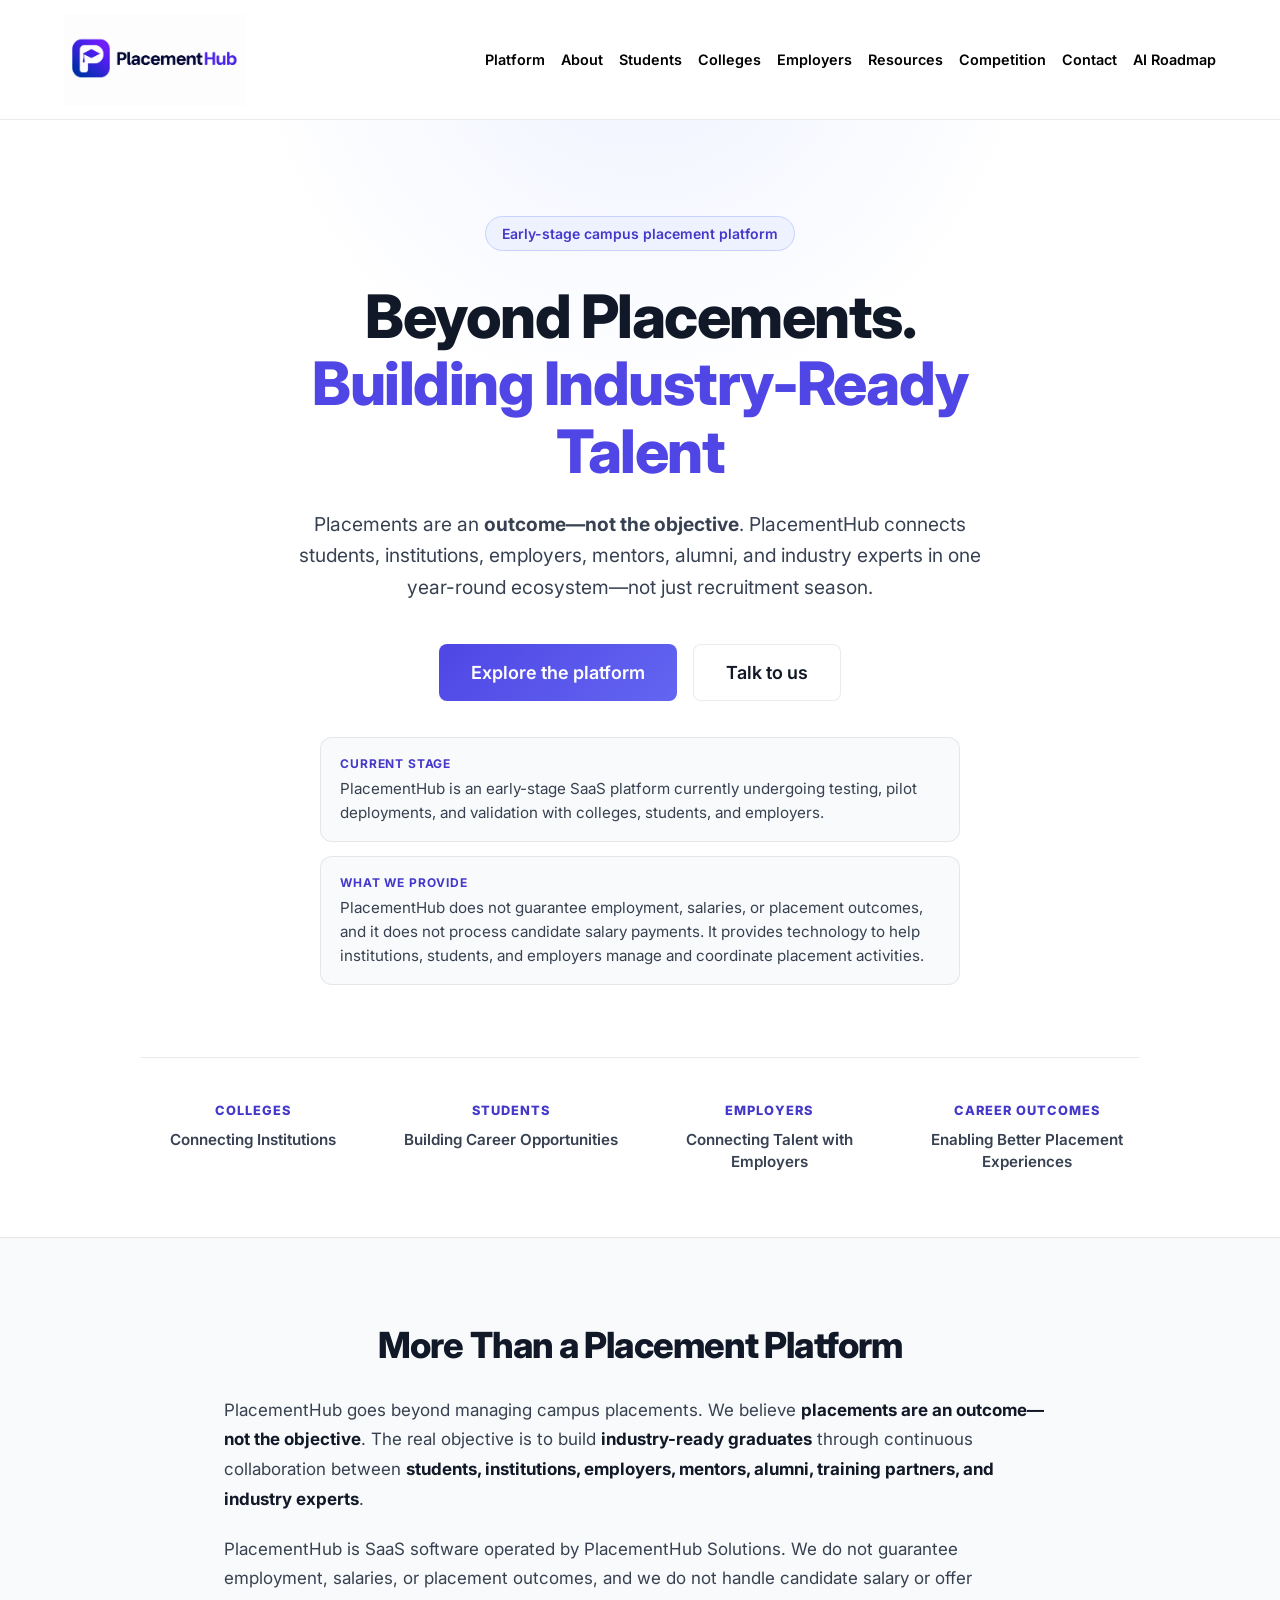
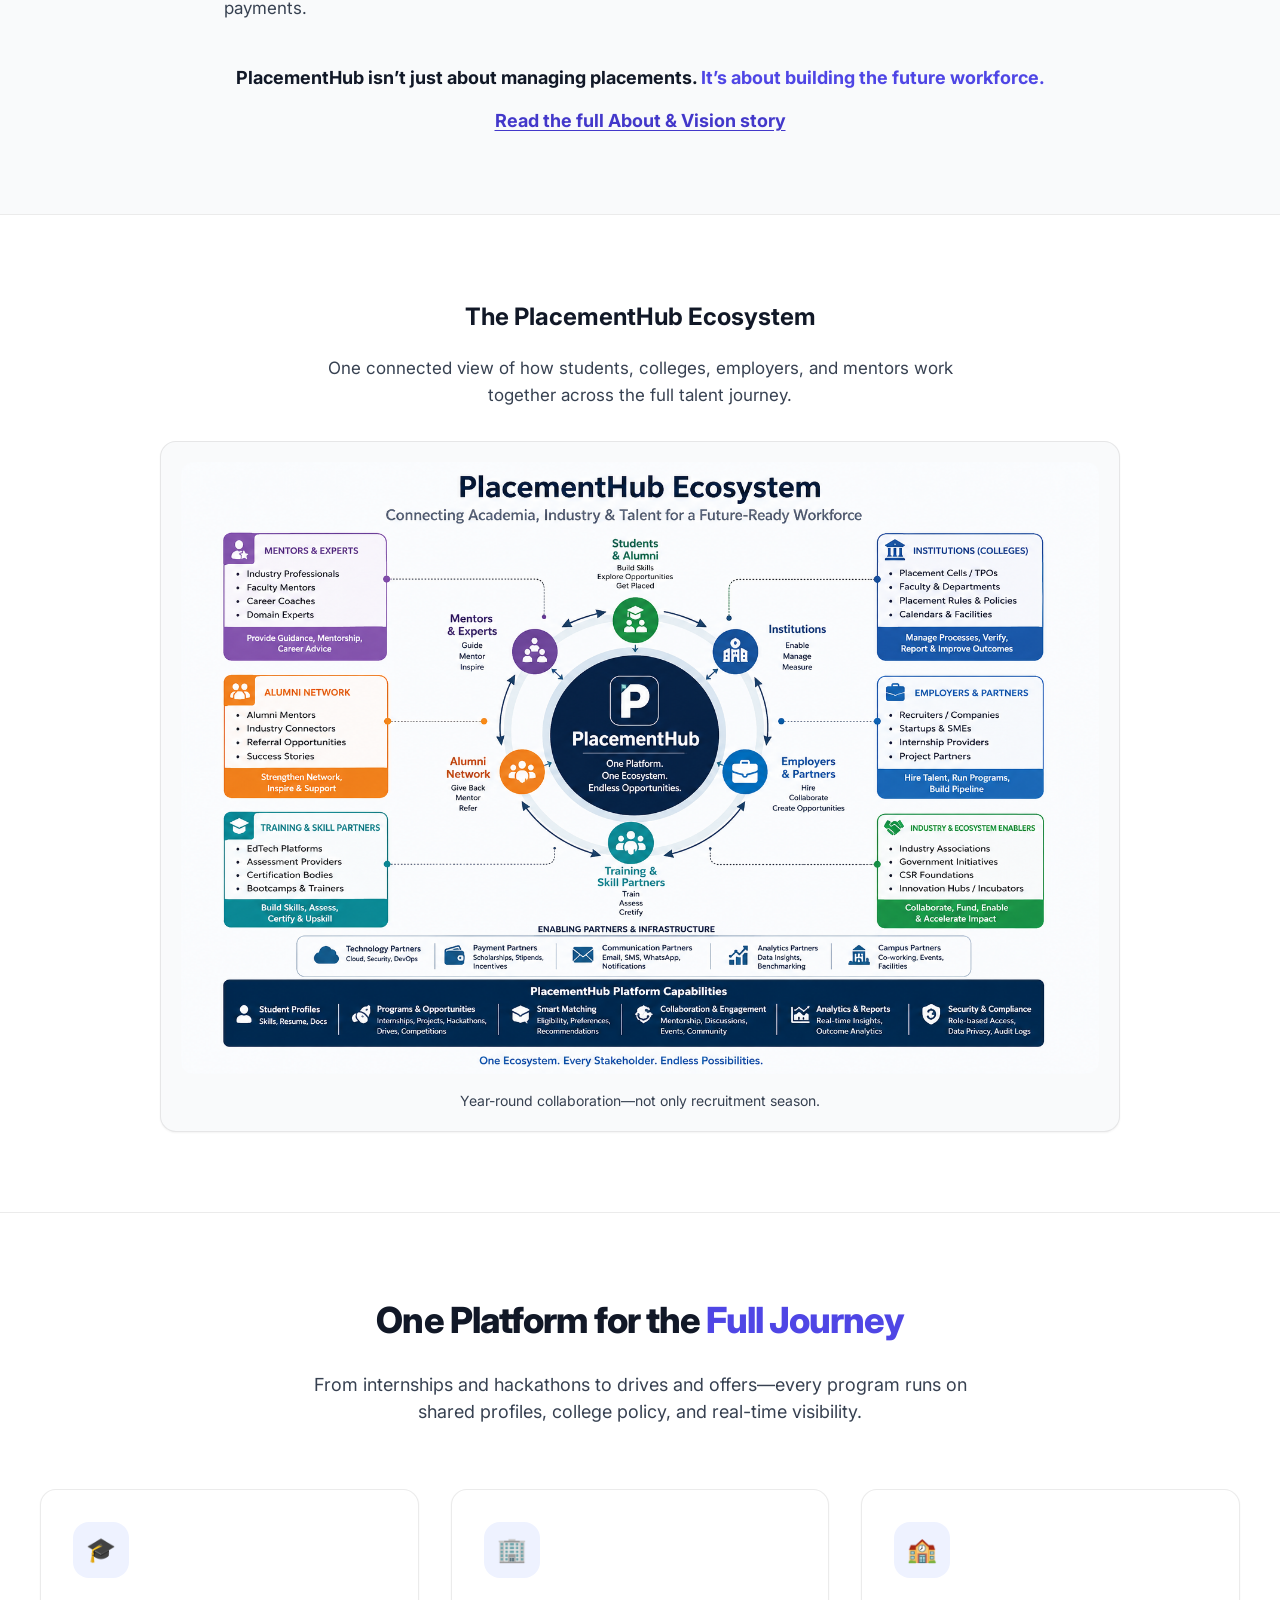
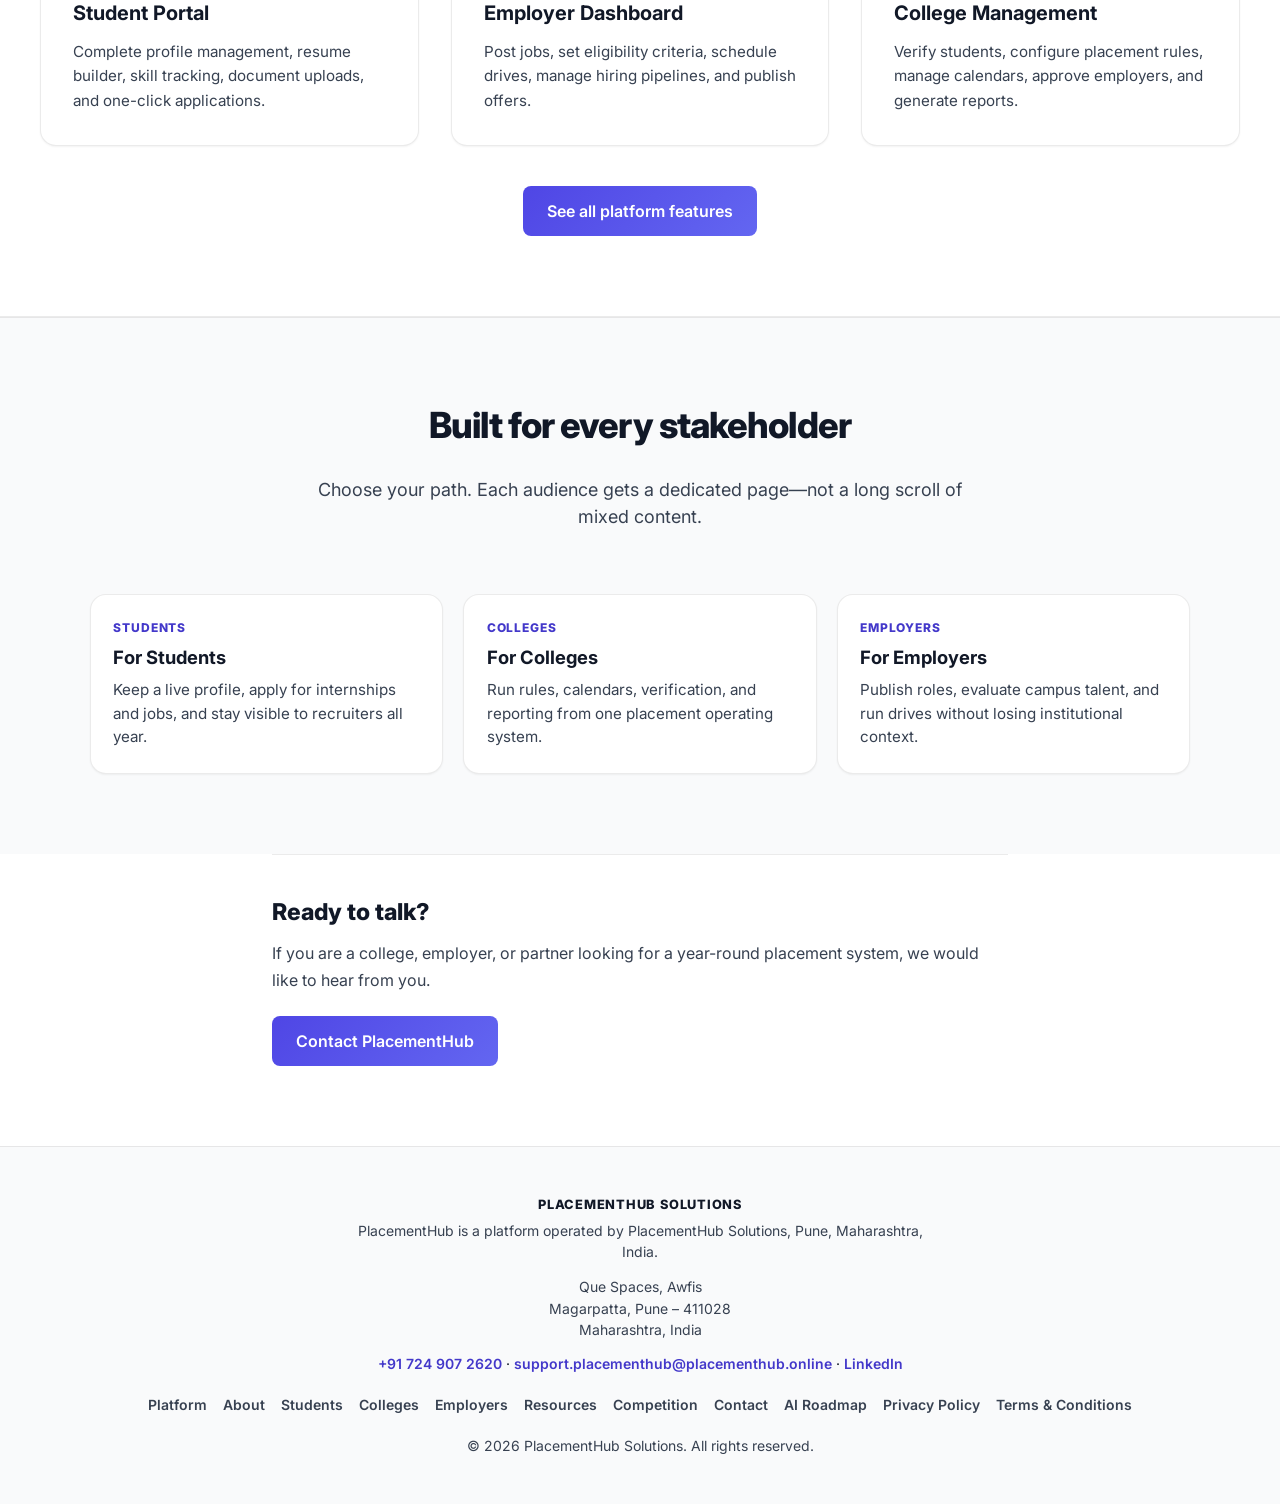
==== commit d0006b7b: "Competition1" ====
--- a/index.html
+++ b/index.html
@@ -68,6 +68,7 @@
           <a href="/colleges/">Colleges</a>
           <a href="/employers/">Employers</a>
           <a href="/resources/">Resources</a>
+          <a href="/competition/">Competition</a>
           <a href="/contact/">Contact</a>
           <a href="https://placementhubsupport-coder.github.io/PlacementHub-AI-Lab/" target="_blank" rel="noopener noreferrer">AI Roadmap</a>
         </nav>
@@ -252,7 +253,8 @@
         <a href="/colleges/">Colleges</a>
         <a href="/employers/">Employers</a>
         <a href="/resources/">Resources</a>
-        <a href="/contact/">Contact</a>
+        <a href="/competition/">Competition</a>
+          <a href="/contact/">Contact</a>
         <a href="https://placementhubsupport-coder.github.io/PlacementHub-AI-Lab/" target="_blank" rel="noopener noreferrer">AI Roadmap</a>
         <a href="/privacy.html">Privacy Policy</a>
         <a href="/terms.html">Terms &amp; Conditions</a>
--- a/css/site.css
+++ b/css/site.css
@@ -868,6 +868,73 @@
   line-height: 1.7;
   max-width: 42rem;
 }
+.page-hero .hero-actions {
+  display: flex;
+  flex-wrap: wrap;
+  gap: 0.75rem;
+  justify-content: center;
+  margin-top: 1.75rem;
+}
+.page-hero .hero-actions .btn {
+  padding: 0.8rem 1.5rem;
+}
+.page-hero--visual {
+  min-height: min(78vh, 40rem);
+  display: flex;
+  align-items: flex-end;
+  padding: 0;
+  text-align: left;
+  color: #fff;
+}
+.page-hero--visual .page-hero-media {
+  position: absolute;
+  inset: 0;
+  width: 100%;
+  height: 100%;
+  object-fit: cover;
+  object-position: center;
+  z-index: 0;
+}
+.page-hero--visual .page-hero-scrim {
+  position: absolute;
+  inset: 0;
+  z-index: 1;
+  background:
+    linear-gradient(180deg, rgba(17, 24, 39, 0.35) 0%, rgba(17, 24, 39, 0.72) 55%, rgba(17, 24, 39, 0.88) 100%),
+    linear-gradient(90deg, rgba(49, 46, 129, 0.45) 0%, transparent 55%);
+  pointer-events: none;
+}
+.page-hero--visual .hero-inner {
+  position: relative;
+  z-index: 2;
+  max-width: 48rem;
+  margin: 0 auto;
+  padding: 5.5rem 1.5rem 3.25rem;
+  text-align: left;
+}
+.page-hero--visual .kicker {
+  background: rgba(255, 255, 255, 0.12);
+  border-color: rgba(255, 255, 255, 0.28);
+  color: #fff;
+  backdrop-filter: blur(6px);
+}
+.page-hero--visual h1 { color: #fff; }
+.page-hero--visual h1 span { color: #C7D2FE; }
+.page-hero--visual .hero-lead {
+  color: rgba(255, 255, 255, 0.88);
+  max-width: 40rem;
+}
+.page-hero--visual .hero-actions {
+  justify-content: flex-start;
+}
+.page-hero--visual .btn-secondary {
+  background: rgba(255, 255, 255, 0.12);
+  color: #fff;
+  border-color: rgba(255, 255, 255, 0.35);
+}
+.page-hero--visual .btn-secondary:hover {
+  background: rgba(255, 255, 255, 0.2);
+}
 
 .band { padding: 0 1.5rem 4.5rem; }
 .band-inner { max-width: 46rem; margin: 0 auto; }
@@ -1110,3 +1177,190 @@
   .founder-inner { grid-template-columns: 1fr; gap: 2rem; }
   .audience-links { grid-template-columns: 1fr; }
 }
+
+/* Competition campaign */
+.comp-glance {
+  margin: 0;
+  display: grid;
+  grid-template-columns: repeat(4, minmax(0, 1fr));
+  gap: 0;
+  border-top: 1px solid var(--border-default);
+}
+.comp-glance-item {
+  padding: 1.15rem 1.25rem 1.15rem 0;
+  border-bottom: 1px solid var(--border-default);
+}
+.comp-glance-item:nth-child(4n) { padding-right: 0; }
+.comp-glance-item:not(:nth-child(4n)) { padding-right: 1.5rem; }
+.comp-glance-item dt {
+  margin: 0 0 0.3rem;
+  font-size: 0.75rem;
+  font-weight: 700;
+  letter-spacing: 0.06em;
+  text-transform: uppercase;
+  color: var(--primary-700);
+}
+.comp-glance-item dd {
+  margin: 0;
+  font-size: 1.02rem;
+  font-weight: 600;
+  color: var(--text-primary);
+  line-height: 1.45;
+}
+.comp-timeline {
+  margin: 0;
+  padding: 0;
+  list-style: none;
+  border-top: 1px solid var(--border-default);
+}
+.comp-timeline li {
+  display: grid;
+  grid-template-columns: 9.5rem minmax(0, 1fr);
+  gap: 1rem 1.5rem;
+  padding: 1.05rem 0;
+  border-bottom: 1px solid var(--border-default);
+}
+.comp-timeline-date {
+  font-size: 0.92rem;
+  font-weight: 700;
+  color: var(--primary-700);
+}
+.comp-timeline-label {
+  color: var(--text-secondary);
+  font-size: 1.02rem;
+  line-height: 1.55;
+}
+.comp-resources {
+  display: grid;
+  grid-template-columns: repeat(3, minmax(0, 1fr));
+  gap: 1rem;
+}
+.comp-resource {
+  display: flex;
+  flex-direction: column;
+  gap: 0.35rem;
+  padding: 1.35rem 1.3rem;
+  border: 1px solid var(--border-default);
+  border-radius: var(--radius-xl);
+  background: var(--bg-primary);
+  box-shadow: var(--shadow-sm);
+  transition: border-color 0.15s ease-out, box-shadow 0.15s ease-out;
+}
+.comp-resource:hover {
+  border-color: var(--primary-200);
+  box-shadow: 0 8px 24px rgba(79, 70, 229, 0.08);
+}
+.comp-resource-type {
+  font-size: 0.72rem;
+  font-weight: 800;
+  letter-spacing: 0.07em;
+  text-transform: uppercase;
+  color: var(--primary-700);
+}
+.comp-resource strong {
+  font-size: 1.05rem;
+  color: var(--text-primary);
+}
+.comp-resource span:last-child {
+  font-size: 0.9rem;
+  color: var(--text-secondary);
+  line-height: 1.5;
+}
+.comp-prizes {
+  display: grid;
+  grid-template-columns: repeat(3, minmax(0, 1fr));
+  gap: 1rem;
+  margin-bottom: 1.5rem;
+}
+.comp-prize {
+  padding: 1.35rem 1.25rem;
+  border: 1px solid var(--border-default);
+  border-radius: var(--radius-xl);
+  background: var(--bg-primary);
+  text-align: center;
+}
+.comp-prize-place {
+  margin: 0 0 0.4rem;
+  font-size: 0.75rem;
+  font-weight: 800;
+  letter-spacing: 0.07em;
+  text-transform: uppercase;
+  color: var(--primary-700);
+}
+.comp-prize-amount {
+  margin: 0;
+  font-size: clamp(1.6rem, 3vw, 2rem);
+  font-weight: 800;
+  letter-spacing: -0.03em;
+  color: var(--text-primary);
+}
+.comp-prize-note {
+  margin: 0;
+  max-width: 46rem;
+  color: var(--text-secondary);
+  font-size: 1.02rem;
+  line-height: 1.7;
+}
+.comp-prize-note a {
+  color: var(--primary-700);
+  font-weight: 600;
+}
+.comp-prize-note a:hover { text-decoration: underline; }
+.comp-steps {
+  margin: 0 0 1rem;
+  padding: 0;
+  list-style: none;
+  counter-reset: comp-step;
+  border-top: 1px solid var(--border-default);
+}
+.comp-steps li {
+  counter-increment: comp-step;
+  position: relative;
+  padding: 1.15rem 0 1.15rem 2.75rem;
+  border-bottom: 1px solid var(--border-default);
+  color: var(--text-secondary);
+  font-size: 1.02rem;
+  line-height: 1.65;
+}
+.comp-steps li::before {
+  content: counter(comp-step);
+  position: absolute;
+  left: 0;
+  top: 1.15rem;
+  width: 1.85rem;
+  height: 1.85rem;
+  border-radius: 9999px;
+  background: var(--primary-50);
+  border: 1px solid var(--primary-200);
+  color: var(--primary-700);
+  font-size: 0.85rem;
+  font-weight: 800;
+  display: inline-flex;
+  align-items: center;
+  justify-content: center;
+}
+.comp-steps strong {
+  display: block;
+  color: var(--text-primary);
+  margin-bottom: 0.2rem;
+}
+.comp-contact p {
+  margin: 0 0 0.4rem;
+  font-size: 1.05rem;
+}
+.comp-contact a {
+  color: var(--primary-700);
+  font-weight: 600;
+}
+.comp-contact a:hover { text-decoration: underline; }
+
+@media (max-width: 900px) {
+  .comp-glance { grid-template-columns: repeat(2, minmax(0, 1fr)); }
+  .comp-glance-item:not(:nth-child(4n)) { padding-right: 1.25rem; }
+  .comp-resources,
+  .comp-prizes { grid-template-columns: 1fr; }
+}
+@media (max-width: 600px) {
+  .comp-glance { grid-template-columns: 1fr; }
+  .comp-timeline li { grid-template-columns: 1fr; gap: 0.25rem; }
+}
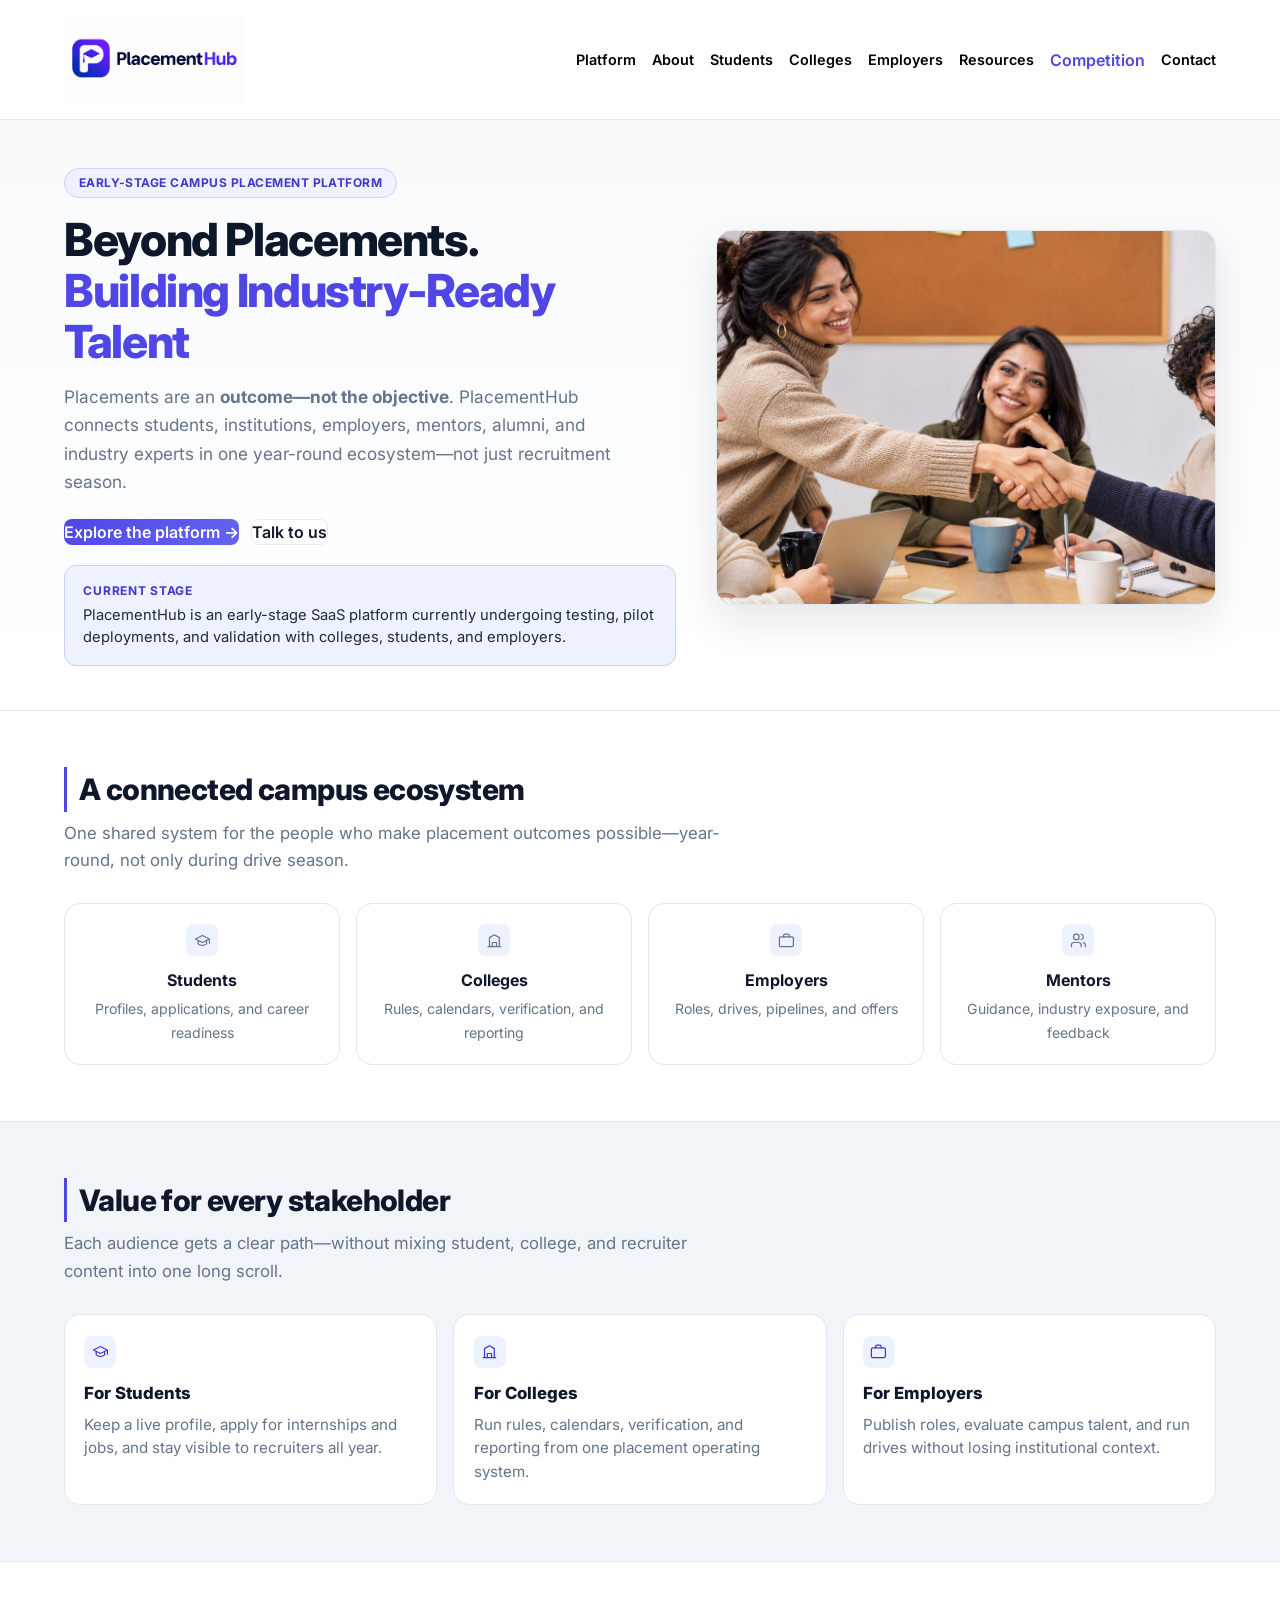
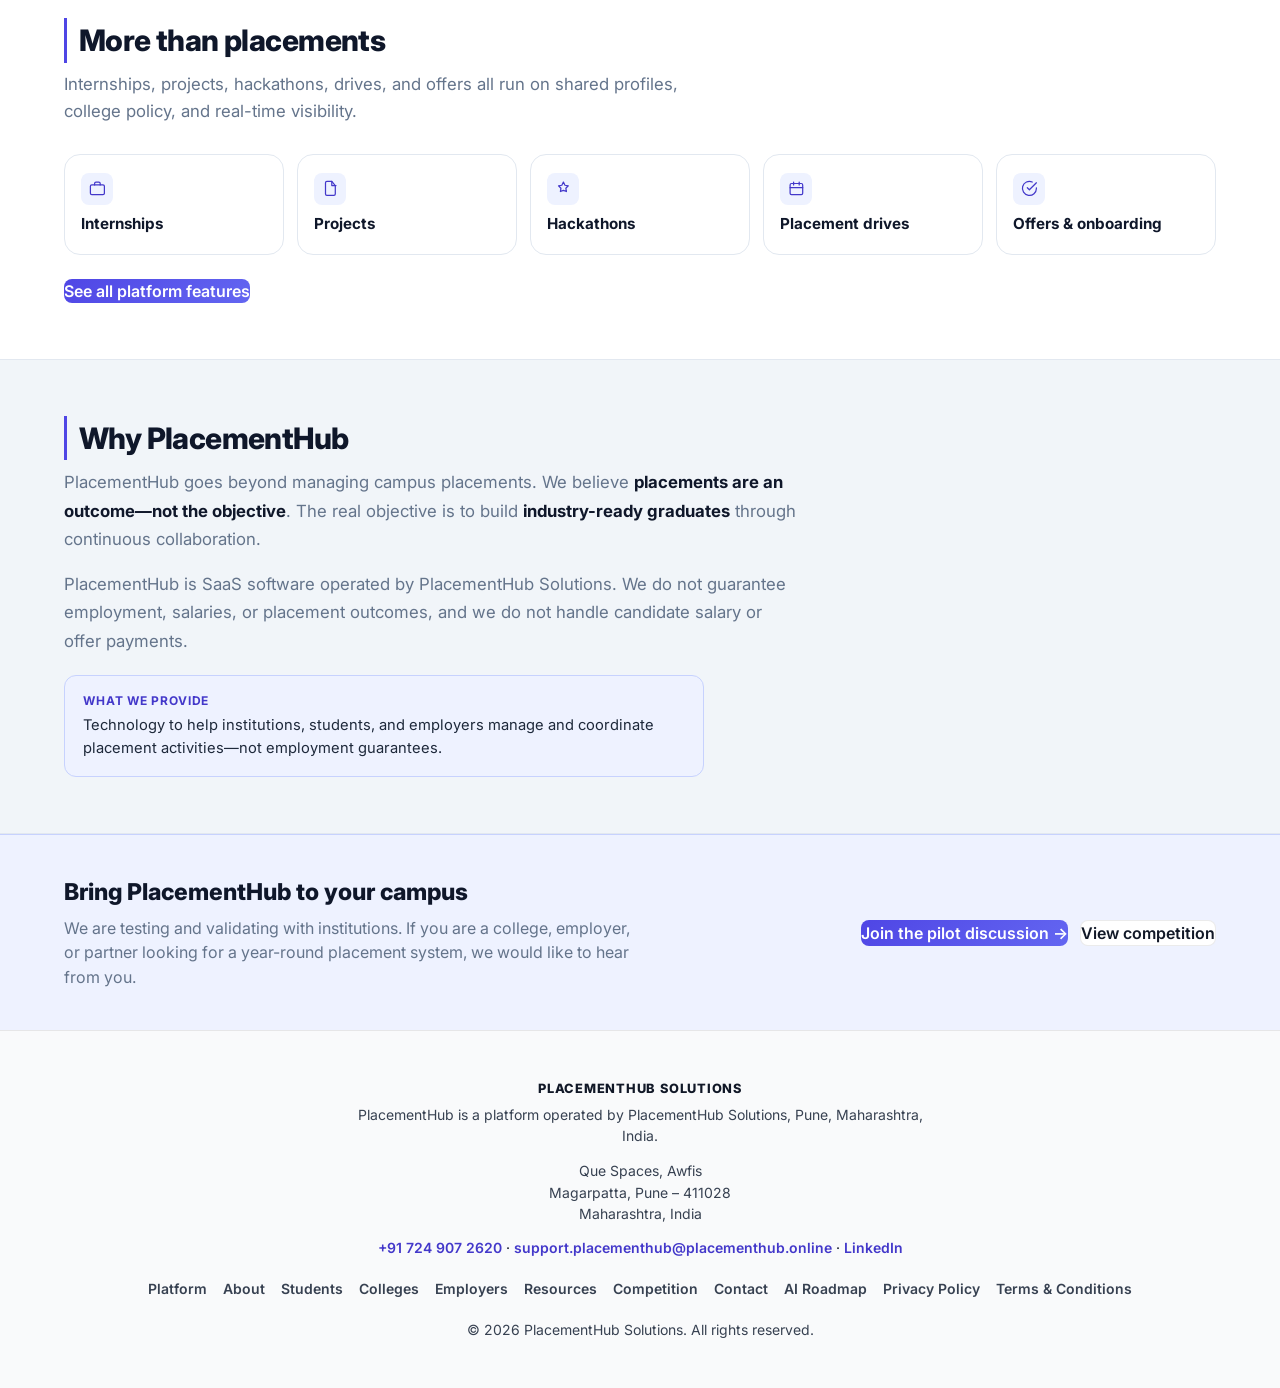
==== commit 25a34b84: "refine" ====
--- a/index.html
+++ b/index.html
@@ -13,6 +13,7 @@
   <link rel="preconnect" href="https://fonts.gstatic.com" crossorigin />
   <link href="https://fonts.googleapis.com/css2?family=Inter:wght@400;500;600;700;800&display=swap" rel="stylesheet" />
   <link rel="stylesheet" href="/css/site.css" />
+  <link rel="stylesheet" href="/css/pages.css" />
   <script type="application/ld+json">
   {
     "@context": "https://schema.org",
@@ -70,160 +71,155 @@
           <a href="/resources/">Resources</a>
           <a href="/competition/">Competition</a>
           <a href="/contact/">Contact</a>
-          <a href="https://placementhubsupport-coder.github.io/PlacementHub-AI-Lab/" target="_blank" rel="noopener noreferrer">AI Roadmap</a>
         </nav>
       </div>
     </div>
   </header>
-  <main id="top">
-    <section class="hero">
-      <div class="hero-glow" aria-hidden="true"></div>
-      <div class="hero-inner">
-        <div class="pill">Early-stage campus placement platform</div>
-        <h1>
-          Beyond Placements.<br />
-          <span class="accent">Building Industry-Ready Talent</span>
-        </h1>
-        <p class="hero-lead">
-          Placements are an <strong>outcome—not the objective</strong>.
-          PlacementHub connects students, institutions, employers, mentors, alumni, and industry experts in one
-          year-round ecosystem—not just recruitment season.
-        </p>
-        <div class="hero-actions">
-          <a class="btn btn-primary" href="/platform/">Explore the platform</a>
-          <a class="btn btn-secondary" href="/contact/">Talk to us</a>
-        </div>
-        <aside class="stage-note">
-          <strong>Current stage</strong>
-          <p>PlacementHub is an early-stage SaaS platform currently undergoing testing, pilot deployments, and validation with colleges, students, and employers.</p>
-        </aside>
-        <aside class="stage-note" style="margin-top: 0.85rem;">
-          <strong>What we provide</strong>
-          <p>PlacementHub does not guarantee employment, salaries, or placement outcomes, and it does not process candidate salary payments. It provides technology to help institutions, students, and employers manage and coordinate placement activities.</p>
-        </aside>
-      </div>
-      <div class="highlights" aria-label="What PlacementHub focuses on">
-        <div>
-          <p class="label">Colleges</p>
-          <p>Connecting Institutions</p>
-        </div>
-        <div>
-          <p class="label">Students</p>
-          <p>Building Career Opportunities</p>
-        </div>
-        <div>
-          <p class="label">Employers</p>
-          <p>Connecting Talent with Employers</p>
-        </div>
-        <div>
-          <p class="label">Career Outcomes</p>
-          <p>Enabling Better Placement Experiences</p>
-        </div>
-      </div>
-    </section>
-
-    <section class="section section-muted">
-      <div class="section-narrow">
-        <h2>More Than a Placement Platform</h2>
-        <div class="prose">
+  <main id="top" class="ph-page">
+    <section class="ph-hero">
+      <div class="ph-hero-inner">
+        <div class="ph-hero-copy">
+          <p class="ph-kicker">Early-stage campus placement platform</p>
+          <h1>Beyond Placements.<br /><span>Building Industry-Ready Talent</span></h1>
+          <p class="ph-hero-lead">
+            Placements are an <strong>outcome—not the objective</strong>.
+            PlacementHub connects students, institutions, employers, mentors, alumni, and industry experts in one year-round ecosystem—not just recruitment season.
+          </p>
+          <div class="ph-hero-actions">
+            <a class="btn btn-primary" href="/platform/">Explore the platform →</a>
+            <a class="btn btn-secondary" href="/contact/">Talk to us</a>
+          </div>
+          <aside class="ph-note">
+            <strong>Current stage</strong>
+            <p>PlacementHub is an early-stage SaaS platform currently undergoing testing, pilot deployments, and validation with colleges, students, and employers.</p>
+          </aside>
+        </div>
+        <div class="ph-hero-visual">
+          <img
+            src="/images/competition-hero.jpg"
+            alt="Professionals collaborating around a conference table"
+            width="2056"
+            height="765"
+            fetchpriority="high"
+          />
+        </div>
+      </div>
+    </section>
+
+    <section class="ph-section">
+      <div class="ph-wrap">
+        <h2 class="ph-title">A connected campus ecosystem</h2>
+        <p class="ph-lead">One shared system for the people who make placement outcomes possible—year-round, not only during drive season.</p>
+        <div class="ph-ecosystem">
+          <div class="ph-eco-item">
+            <span class="ph-ico" aria-hidden="true"><svg viewBox="0 0 24 24" fill="none" stroke="currentColor" stroke-width="1.75" stroke-linecap="round" stroke-linejoin="round"><path d="M22 10v6M2 10l10-5 10 5-10 5z"/><path d="M6 12v5c3 3 9 3 12 0v-5"/></svg></span>
+            <strong>Students</strong>
+            <span>Profiles, applications, and career readiness</span>
+          </div>
+          <div class="ph-eco-item">
+            <span class="ph-ico" aria-hidden="true"><svg viewBox="0 0 24 24" fill="none" stroke="currentColor" stroke-width="1.75" stroke-linecap="round" stroke-linejoin="round"><path d="M3 21h18M5 21V8l7-4 7 4v13M9 21v-6h6v6"/></svg></span>
+            <strong>Colleges</strong>
+            <span>Rules, calendars, verification, and reporting</span>
+          </div>
+          <div class="ph-eco-item">
+            <span class="ph-ico" aria-hidden="true"><svg viewBox="0 0 24 24" fill="none" stroke="currentColor" stroke-width="1.75" stroke-linecap="round" stroke-linejoin="round"><rect x="2" y="7" width="20" height="14" rx="2"/><path d="M16 7V5a2 2 0 0 0-2-2h-4a2 2 0 0 0-2 2v2"/></svg></span>
+            <strong>Employers</strong>
+            <span>Roles, drives, pipelines, and offers</span>
+          </div>
+          <div class="ph-eco-item">
+            <span class="ph-ico" aria-hidden="true"><svg viewBox="0 0 24 24" fill="none" stroke="currentColor" stroke-width="1.75" stroke-linecap="round" stroke-linejoin="round"><path d="M16 21v-2a4 4 0 0 0-4-4H6a4 4 0 0 0-4 4v2"/><circle cx="9" cy="7" r="4"/><path d="M22 21v-2a4 4 0 0 0-3-3.87M16 3.13a4 4 0 0 1 0 7.75"/></svg></span>
+            <strong>Mentors</strong>
+            <span>Guidance, industry exposure, and feedback</span>
+          </div>
+        </div>
+      </div>
+    </section>
+
+    <section class="ph-section ph-section--muted">
+      <div class="ph-wrap">
+        <h2 class="ph-title">Value for every stakeholder</h2>
+        <p class="ph-lead">Each audience gets a clear path—without mixing student, college, and recruiter content into one long scroll.</p>
+        <div class="ph-grid-3">
+          <a class="ph-card" href="/students/">
+            <span class="ph-ico" aria-hidden="true"><svg viewBox="0 0 24 24" fill="none" stroke="currentColor" stroke-width="1.75" stroke-linecap="round" stroke-linejoin="round"><path d="M22 10v6M2 10l10-5 10 5-10 5z"/><path d="M6 12v5c3 3 9 3 12 0v-5"/></svg></span>
+            <h3>For Students</h3>
+            <p>Keep a live profile, apply for internships and jobs, and stay visible to recruiters all year.</p>
+          </a>
+          <a class="ph-card" href="/colleges/">
+            <span class="ph-ico" aria-hidden="true"><svg viewBox="0 0 24 24" fill="none" stroke="currentColor" stroke-width="1.75" stroke-linecap="round" stroke-linejoin="round"><path d="M3 21h18M5 21V8l7-4 7 4v13M9 21v-6h6v6"/></svg></span>
+            <h3>For Colleges</h3>
+            <p>Run rules, calendars, verification, and reporting from one placement operating system.</p>
+          </a>
+          <a class="ph-card" href="/employers/">
+            <span class="ph-ico" aria-hidden="true"><svg viewBox="0 0 24 24" fill="none" stroke="currentColor" stroke-width="1.75" stroke-linecap="round" stroke-linejoin="round"><rect x="2" y="7" width="20" height="14" rx="2"/><path d="M16 7V5a2 2 0 0 0-2-2h-4a2 2 0 0 0-2 2v2"/></svg></span>
+            <h3>For Employers</h3>
+            <p>Publish roles, evaluate campus talent, and run drives without losing institutional context.</p>
+          </a>
+        </div>
+      </div>
+    </section>
+
+    <section class="ph-section">
+      <div class="ph-wrap">
+        <h2 class="ph-title">More than placements</h2>
+        <p class="ph-lead">Internships, projects, hackathons, drives, and offers all run on shared profiles, college policy, and real-time visibility.</p>
+        <div class="ph-caps">
+          <div class="ph-cap">
+            <span class="ph-ico" aria-hidden="true"><svg viewBox="0 0 24 24" fill="none" stroke="currentColor" stroke-width="1.75" stroke-linecap="round" stroke-linejoin="round"><rect x="2" y="7" width="20" height="14" rx="2"/><path d="M16 7V5a2 2 0 0 0-2-2h-4a2 2 0 0 0-2 2v2"/></svg></span>
+            <strong>Internships</strong>
+          </div>
+          <div class="ph-cap">
+            <span class="ph-ico" aria-hidden="true"><svg viewBox="0 0 24 24" fill="none" stroke="currentColor" stroke-width="1.75" stroke-linecap="round" stroke-linejoin="round"><path d="M14 2H7a2 2 0 0 0-2 2v16a2 2 0 0 0 2 2h10a2 2 0 0 0 2-2V8z"/><path d="M14 2v6h6"/></svg></span>
+            <strong>Projects</strong>
+          </div>
+          <div class="ph-cap">
+            <span class="ph-ico" aria-hidden="true"><svg viewBox="0 0 24 24" fill="none" stroke="currentColor" stroke-width="1.75" stroke-linecap="round" stroke-linejoin="round"><path d="M12 3l2.2 4.5L19 8.3l-3.5 3.4.8 4.8L12 14.8 7.7 16.5l.8-4.8L5 8.3l4.8-.8L12 3z"/></svg></span>
+            <strong>Hackathons</strong>
+          </div>
+          <div class="ph-cap">
+            <span class="ph-ico" aria-hidden="true"><svg viewBox="0 0 24 24" fill="none" stroke="currentColor" stroke-width="1.75" stroke-linecap="round" stroke-linejoin="round"><rect x="3" y="5" width="18" height="16" rx="2"/><path d="M16 3v4M8 3v4M3 11h18"/></svg></span>
+            <strong>Placement drives</strong>
+          </div>
+          <div class="ph-cap">
+            <span class="ph-ico" aria-hidden="true"><svg viewBox="0 0 24 24" fill="none" stroke="currentColor" stroke-width="1.75" stroke-linecap="round" stroke-linejoin="round"><path d="M22 11.08V12a10 10 0 1 1-5.93-9.14"/><path d="M22 4 12 14.01l-3-3"/></svg></span>
+            <strong>Offers &amp; onboarding</strong>
+          </div>
+        </div>
+        <p style="margin: 1.5rem 0 0;"><a class="btn btn-primary" href="/platform/">See all platform features</a></p>
+      </div>
+    </section>
+
+    <section class="ph-section ph-section--muted">
+      <div class="ph-wrap">
+        <h2 class="ph-title">Why PlacementHub</h2>
+        <div class="ph-prose" style="max-width: 46rem;">
           <p>
             PlacementHub goes beyond managing campus placements. We believe
             <strong>placements are an outcome—not the objective</strong>.
-            The real objective is to build <strong>industry-ready graduates</strong> through continuous collaboration between
-            <strong>students, institutions, employers, mentors, alumni, training partners, and industry experts</strong>.
+            The real objective is to build <strong>industry-ready graduates</strong> through continuous collaboration.
           </p>
           <p>
             PlacementHub is SaaS software operated by PlacementHub Solutions. We do not guarantee employment, salaries, or
             placement outcomes, and we do not handle candidate salary or offer payments.
           </p>
         </div>
-        <p class="vision-close">
-          PlacementHub isn’t just about managing placements.
-          <span class="accent">It’s about building the future workforce.</span>
-          <a href="/about/">Read the full About &amp; Vision story</a>
-        </p>
-      </div>
-    </section>
-
-    <section class="chart-section" aria-labelledby="chart-heading">
-      <div class="chart-intro">
-        <h2 id="chart-heading">The PlacementHub Ecosystem</h2>
-        <p>
-          One connected view of how students, colleges, employers, and mentors work together across the full talent journey.
-        </p>
-      </div>
-      <figure class="chart-frame">
-        <img
-          src="/images/chart.png"
-          alt="PlacementHub ecosystem diagram showing how students, institutions, employers, and mentors connect on the platform"
-          width="960"
-          height="540"
-          loading="lazy"
-        />
-        <figcaption class="chart-caption">Year-round collaboration—not only recruitment season.</figcaption>
-      </figure>
-    </section>
-
-    <section class="section section-bordered">
-      <div class="section-wide">
-        <div class="features-intro">
-          <h2>One Platform for the <span class="accent">Full Journey</span></h2>
-          <p>
-            From internships and hackathons to drives and offers—every program runs on shared profiles, college policy, and real-time visibility.
-          </p>
-        </div>
-        <div class="feature-grid">
-          <article class="feature-card">
-            <div class="feature-icon" aria-hidden="true">🎓</div>
-            <h3>Student Portal</h3>
-            <p>Complete profile management, resume builder, skill tracking, document uploads, and one-click applications.</p>
-          </article>
-          <article class="feature-card">
-            <div class="feature-icon" aria-hidden="true">🏢</div>
-            <h3>Employer Dashboard</h3>
-            <p>Post jobs, set eligibility criteria, schedule drives, manage hiring pipelines, and publish offers.</p>
-          </article>
-          <article class="feature-card">
-            <div class="feature-icon" aria-hidden="true">🏫</div>
-            <h3>College Management</h3>
-            <p>Verify students, configure placement rules, manage calendars, approve employers, and generate reports.</p>
-          </article>
-        </div>
-        <p class="feature-more"><a class="btn btn-primary" href="/platform/">See all platform features</a></p>
-      </div>
-    </section>
-
-    <section class="section section-muted">
-      <div class="section-wide">
-        <div class="features-intro">
-          <h2>Built for every stakeholder</h2>
-          <p>Choose your path. Each audience gets a dedicated page—not a long scroll of mixed content.</p>
-        </div>
-        <div class="audience-links">
-          <a href="/students/">
-            <p class="label">Students</p>
-            <h3>For Students</h3>
-            <p>Keep a live profile, apply for internships and jobs, and stay visible to recruiters all year.</p>
-          </a>
-          <a href="/colleges/">
-            <p class="label">Colleges</p>
-            <h3>For Colleges</h3>
-            <p>Run rules, calendars, verification, and reporting from one placement operating system.</p>
-          </a>
-          <a href="/employers/">
-            <p class="label">Employers</p>
-            <h3>For Employers</h3>
-            <p>Publish roles, evaluate campus talent, and run drives without losing institutional context.</p>
-          </a>
-        </div>
-      </div>
-    </section>
-
-    <section class="page-cta">
-      <div class="cta-inner">
-        <h2>Ready to talk?</h2>
-        <p>If you are a college, employer, or partner looking for a year-round placement system, we would like to hear from you.</p>
-        <a class="btn btn-primary" href="/contact/">Contact PlacementHub</a>
+        <aside class="ph-note">
+          <strong>What we provide</strong>
+          <p>Technology to help institutions, students, and employers manage and coordinate placement activities—not employment guarantees.</p>
+        </aside>
+      </div>
+    </section>
+
+    <section class="ph-cta">
+      <div class="ph-wrap ph-cta-inner">
+        <div>
+          <h2>Bring PlacementHub to your campus</h2>
+          <p>We are testing and validating with institutions. If you are a college, employer, or partner looking for a year-round placement system, we would like to hear from you.</p>
+        </div>
+        <div class="ph-cta-actions">
+          <a class="btn btn-primary" href="/contact/">Join the pilot discussion →</a>
+          <a class="btn btn-secondary" href="/competition/">View competition</a>
+        </div>
       </div>
     </section>
   </main>
@@ -254,7 +250,7 @@
         <a href="/employers/">Employers</a>
         <a href="/resources/">Resources</a>
         <a href="/competition/">Competition</a>
-          <a href="/contact/">Contact</a>
+        <a href="/contact/">Contact</a>
         <a href="https://placementhubsupport-coder.github.io/PlacementHub-AI-Lab/" target="_blank" rel="noopener noreferrer">AI Roadmap</a>
         <a href="/privacy.html">Privacy Policy</a>
         <a href="/terms.html">Terms &amp; Conditions</a>
--- a/css/site.css
+++ b/css/site.css
@@ -18,6 +18,8 @@
       --shadow-sm: 0 1px 2px rgba(0, 0, 0, 0.05);
       --shadow-xl: 0 20px 40px rgba(15, 23, 42, 0.12);
       --font-sans: Inter, system-ui, -apple-system, Segoe UI, Roboto, sans-serif;
+      --content-max: 1200px;
+      --content-pad: 1.5rem;
     }
 
     * { box-sizing: border-box; }
@@ -66,9 +68,9 @@
       border-bottom: 1px solid var(--border-default);
     }
     .header-inner {
-      max-width: 1200px;
+      max-width: var(--content-max);
       margin: 0 auto;
-      padding: 0.85rem 1.5rem;
+      padding: 0.85rem var(--content-pad);
       display: flex;
       align-items: center;
       justify-content: space-between;
@@ -815,6 +817,13 @@
 .nav-links {
   gap: 0.75rem 1rem;
 }
+.nav-links a[href="/competition/"] {
+  color: var(--primary-600);
+  font-size: 1rem;
+}
+.nav-links a[href="/competition/"]:hover {
+  color: var(--primary-700);
+}
 .nav-links a[aria-current="page"] {
   color: var(--primary-700);
   text-decoration: underline;
@@ -873,16 +882,24 @@
   flex-wrap: wrap;
   gap: 0.75rem;
   justify-content: center;
+  align-items: stretch;
   margin-top: 1.75rem;
 }
 .page-hero .hero-actions .btn {
   padding: 0.8rem 1.5rem;
+}
+.page-hero .hero-actions .btn-wide {
+  padding-left: 1.85rem;
+  padding-right: 1.85rem;
+  white-space: normal;
+  text-align: center;
+  max-width: 22rem;
 }
 .page-hero--visual {
   min-height: min(78vh, 40rem);
   display: flex;
   align-items: flex-end;
-  padding: 0;
+  padding: 0 var(--content-pad);
   text-align: left;
   color: #fff;
 }
@@ -892,7 +909,7 @@
   width: 100%;
   height: 100%;
   object-fit: cover;
-  object-position: center;
+  object-position: center 35%;
   z-index: 0;
 }
 .page-hero--visual .page-hero-scrim {
@@ -900,16 +917,17 @@
   inset: 0;
   z-index: 1;
   background:
-    linear-gradient(180deg, rgba(17, 24, 39, 0.35) 0%, rgba(17, 24, 39, 0.72) 55%, rgba(17, 24, 39, 0.88) 100%),
-    linear-gradient(90deg, rgba(49, 46, 129, 0.45) 0%, transparent 55%);
+    linear-gradient(180deg, rgba(17, 24, 39, 0.42) 0%, rgba(17, 24, 39, 0.78) 52%, rgba(17, 24, 39, 0.92) 100%),
+    linear-gradient(90deg, rgba(49, 46, 129, 0.5) 0%, transparent 58%);
   pointer-events: none;
 }
 .page-hero--visual .hero-inner {
   position: relative;
   z-index: 2;
-  max-width: 48rem;
+  max-width: var(--content-max);
+  width: 100%;
   margin: 0 auto;
-  padding: 5.5rem 1.5rem 3.25rem;
+  padding: 5.5rem 0 3.25rem;
   text-align: left;
 }
 .page-hero--visual .kicker {
@@ -926,6 +944,24 @@
 }
 .page-hero--visual .hero-actions {
   justify-content: flex-start;
+  align-items: stretch;
+  flex-wrap: wrap;
+  gap: 0.65rem;
+  max-width: 52rem;
+}
+.page-hero--visual .hero-actions .btn {
+  flex: 0 1 auto;
+  white-space: nowrap;
+  text-align: center;
+  line-height: 1.3;
+}
+.page-hero--visual .hero-actions .btn-wide {
+  flex: 1 1 14rem;
+  min-width: 0;
+  max-width: 18rem;
+  white-space: normal;
+  padding-top: 0.7rem;
+  padding-bottom: 0.7rem;
 }
 .page-hero--visual .btn-secondary {
   background: rgba(255, 255, 255, 0.12);
@@ -935,9 +971,20 @@
 .page-hero--visual .btn-secondary:hover {
   background: rgba(255, 255, 255, 0.2);
 }
-
-.band { padding: 0 1.5rem 4.5rem; }
-.band-inner { max-width: 46rem; margin: 0 auto; }
+@media (max-width: 720px) {
+  .page-hero--visual .hero-actions .btn,
+  .page-hero--visual .hero-actions .btn-wide {
+    flex: 1 1 calc(50% - 0.65rem);
+    white-space: normal;
+    max-width: none;
+  }
+}
+.band { padding: 0 var(--content-pad) 4.5rem; }
+.page-hero + .band,
+.page-hero--visual + .band {
+  padding-top: 3.75rem;
+}
+.band-inner { max-width: var(--content-max); width: 100%; margin: 0 auto; }
 .band h2 {
   margin: 0 0 1rem;
   font-size: 1.55rem;
@@ -985,9 +1032,9 @@
   background: var(--bg-secondary);
   border-top: 1px solid var(--border-default);
   border-bottom: 1px solid var(--border-default);
-  padding: 4rem 1.5rem;
-}
-.wide-inner { max-width: 72rem; margin: 0 auto; }
+  padding: 4rem var(--content-pad);
+}
+.wide-inner { max-width: var(--content-max); width: 100%; margin: 0 auto; }
 .wide-inner > h2 {
   margin: 0 0 0.5rem;
   font-size: 1.55rem;
@@ -1100,9 +1147,10 @@
   font-size: 0.92rem;
 }
 
-.page-cta { padding: 0 1.5rem 5rem; }
+.page-cta { padding: 0 var(--content-pad) 5rem; }
 .page-cta .cta-inner {
-  max-width: 46rem;
+  max-width: var(--content-max);
+  width: 100%;
   margin: 0 auto;
   padding-top: 2.5rem;
   border-top: 1px solid var(--border-default);
@@ -1178,189 +1226,3 @@
   .audience-links { grid-template-columns: 1fr; }
 }
 
-/* Competition campaign */
-.comp-glance {
-  margin: 0;
-  display: grid;
-  grid-template-columns: repeat(4, minmax(0, 1fr));
-  gap: 0;
-  border-top: 1px solid var(--border-default);
-}
-.comp-glance-item {
-  padding: 1.15rem 1.25rem 1.15rem 0;
-  border-bottom: 1px solid var(--border-default);
-}
-.comp-glance-item:nth-child(4n) { padding-right: 0; }
-.comp-glance-item:not(:nth-child(4n)) { padding-right: 1.5rem; }
-.comp-glance-item dt {
-  margin: 0 0 0.3rem;
-  font-size: 0.75rem;
-  font-weight: 700;
-  letter-spacing: 0.06em;
-  text-transform: uppercase;
-  color: var(--primary-700);
-}
-.comp-glance-item dd {
-  margin: 0;
-  font-size: 1.02rem;
-  font-weight: 600;
-  color: var(--text-primary);
-  line-height: 1.45;
-}
-.comp-timeline {
-  margin: 0;
-  padding: 0;
-  list-style: none;
-  border-top: 1px solid var(--border-default);
-}
-.comp-timeline li {
-  display: grid;
-  grid-template-columns: 9.5rem minmax(0, 1fr);
-  gap: 1rem 1.5rem;
-  padding: 1.05rem 0;
-  border-bottom: 1px solid var(--border-default);
-}
-.comp-timeline-date {
-  font-size: 0.92rem;
-  font-weight: 700;
-  color: var(--primary-700);
-}
-.comp-timeline-label {
-  color: var(--text-secondary);
-  font-size: 1.02rem;
-  line-height: 1.55;
-}
-.comp-resources {
-  display: grid;
-  grid-template-columns: repeat(3, minmax(0, 1fr));
-  gap: 1rem;
-}
-.comp-resource {
-  display: flex;
-  flex-direction: column;
-  gap: 0.35rem;
-  padding: 1.35rem 1.3rem;
-  border: 1px solid var(--border-default);
-  border-radius: var(--radius-xl);
-  background: var(--bg-primary);
-  box-shadow: var(--shadow-sm);
-  transition: border-color 0.15s ease-out, box-shadow 0.15s ease-out;
-}
-.comp-resource:hover {
-  border-color: var(--primary-200);
-  box-shadow: 0 8px 24px rgba(79, 70, 229, 0.08);
-}
-.comp-resource-type {
-  font-size: 0.72rem;
-  font-weight: 800;
-  letter-spacing: 0.07em;
-  text-transform: uppercase;
-  color: var(--primary-700);
-}
-.comp-resource strong {
-  font-size: 1.05rem;
-  color: var(--text-primary);
-}
-.comp-resource span:last-child {
-  font-size: 0.9rem;
-  color: var(--text-secondary);
-  line-height: 1.5;
-}
-.comp-prizes {
-  display: grid;
-  grid-template-columns: repeat(3, minmax(0, 1fr));
-  gap: 1rem;
-  margin-bottom: 1.5rem;
-}
-.comp-prize {
-  padding: 1.35rem 1.25rem;
-  border: 1px solid var(--border-default);
-  border-radius: var(--radius-xl);
-  background: var(--bg-primary);
-  text-align: center;
-}
-.comp-prize-place {
-  margin: 0 0 0.4rem;
-  font-size: 0.75rem;
-  font-weight: 800;
-  letter-spacing: 0.07em;
-  text-transform: uppercase;
-  color: var(--primary-700);
-}
-.comp-prize-amount {
-  margin: 0;
-  font-size: clamp(1.6rem, 3vw, 2rem);
-  font-weight: 800;
-  letter-spacing: -0.03em;
-  color: var(--text-primary);
-}
-.comp-prize-note {
-  margin: 0;
-  max-width: 46rem;
-  color: var(--text-secondary);
-  font-size: 1.02rem;
-  line-height: 1.7;
-}
-.comp-prize-note a {
-  color: var(--primary-700);
-  font-weight: 600;
-}
-.comp-prize-note a:hover { text-decoration: underline; }
-.comp-steps {
-  margin: 0 0 1rem;
-  padding: 0;
-  list-style: none;
-  counter-reset: comp-step;
-  border-top: 1px solid var(--border-default);
-}
-.comp-steps li {
-  counter-increment: comp-step;
-  position: relative;
-  padding: 1.15rem 0 1.15rem 2.75rem;
-  border-bottom: 1px solid var(--border-default);
-  color: var(--text-secondary);
-  font-size: 1.02rem;
-  line-height: 1.65;
-}
-.comp-steps li::before {
-  content: counter(comp-step);
-  position: absolute;
-  left: 0;
-  top: 1.15rem;
-  width: 1.85rem;
-  height: 1.85rem;
-  border-radius: 9999px;
-  background: var(--primary-50);
-  border: 1px solid var(--primary-200);
-  color: var(--primary-700);
-  font-size: 0.85rem;
-  font-weight: 800;
-  display: inline-flex;
-  align-items: center;
-  justify-content: center;
-}
-.comp-steps strong {
-  display: block;
-  color: var(--text-primary);
-  margin-bottom: 0.2rem;
-}
-.comp-contact p {
-  margin: 0 0 0.4rem;
-  font-size: 1.05rem;
-}
-.comp-contact a {
-  color: var(--primary-700);
-  font-weight: 600;
-}
-.comp-contact a:hover { text-decoration: underline; }
-
-@media (max-width: 900px) {
-  .comp-glance { grid-template-columns: repeat(2, minmax(0, 1fr)); }
-  .comp-glance-item:not(:nth-child(4n)) { padding-right: 1.25rem; }
-  .comp-resources,
-  .comp-prizes { grid-template-columns: 1fr; }
-}
-@media (max-width: 600px) {
-  .comp-glance { grid-template-columns: 1fr; }
-  .comp-timeline li { grid-template-columns: 1fr; gap: 0.25rem; }
-}
--- a/css/pages.css
+++ b/css/pages.css
@@ -0,0 +1,424 @@
+/* Shared corporate page system (homepage, platform, audience pages, etc.) */
+.ph-page {
+  --ph-navy: #1e293b;
+  --ph-ink: #0f172a;
+  --ph-muted: #64748b;
+  --ph-line: #e2e8f0;
+  --ph-soft: #f1f5f9;
+  --ph-tint: #eef2ff;
+}
+.ph-wrap {
+  max-width: var(--content-max);
+  width: 100%;
+  margin: 0 auto;
+  padding: 0 var(--content-pad);
+}
+.ph-section { padding: 3.5rem 0; }
+.ph-section--muted {
+  background: var(--ph-soft);
+  border-top: 1px solid var(--ph-line);
+  border-bottom: 1px solid var(--ph-line);
+}
+.ph-section--tint {
+  background: var(--ph-tint);
+  border-top: 1px solid var(--primary-200);
+}
+.ph-title {
+  margin: 0 0 0.5rem;
+  font-size: clamp(1.45rem, 2.5vw, 1.85rem);
+  font-weight: 800;
+  letter-spacing: -0.02em;
+  color: var(--ph-ink);
+  padding-left: 0.75rem;
+  border-left: 3px solid var(--primary-600);
+}
+.ph-lead {
+  margin: 0 0 1.75rem;
+  max-width: 42rem;
+  color: var(--ph-muted);
+  font-size: 1.05rem;
+  line-height: 1.65;
+}
+.ph-ico {
+  display: inline-flex;
+  align-items: center;
+  justify-content: center;
+  width: 2rem;
+  height: 2rem;
+  border-radius: 0.5rem;
+  background: var(--ph-tint);
+  color: var(--primary-700);
+  flex: 0 0 auto;
+}
+.ph-ico svg { width: 1.05rem; height: 1.05rem; display: block; }
+
+/* Split hero */
+.ph-hero {
+  background: linear-gradient(180deg, #f8fafc 0%, #fff 100%);
+  border-bottom: 1px solid var(--ph-line);
+  padding: 3rem 0 2.75rem;
+}
+.ph-hero-inner {
+  max-width: var(--content-max);
+  margin: 0 auto;
+  padding: 0 var(--content-pad);
+  display: grid;
+  grid-template-columns: minmax(0, 1.1fr) minmax(0, 0.9fr);
+  gap: 2.5rem;
+  align-items: center;
+}
+.ph-kicker {
+  display: inline-flex;
+  margin: 0 0 1rem;
+  padding: 0.3rem 0.85rem;
+  border-radius: 9999px;
+  border: 1px solid var(--primary-200);
+  background: var(--primary-50);
+  color: var(--primary-700);
+  font-size: 0.75rem;
+  font-weight: 700;
+  letter-spacing: 0.04em;
+  text-transform: uppercase;
+}
+.ph-hero-copy h1 {
+  margin: 0 0 1rem;
+  font-size: clamp(2rem, 4vw, 2.85rem);
+  font-weight: 800;
+  letter-spacing: -0.03em;
+  line-height: 1.12;
+  color: var(--ph-ink);
+}
+.ph-hero-copy h1 span { color: var(--primary-600); }
+.ph-hero-lead {
+  margin: 0 0 1.35rem;
+  color: var(--ph-muted);
+  font-size: 1.08rem;
+  line-height: 1.65;
+  max-width: 36rem;
+}
+.ph-hero-actions {
+  display: flex;
+  flex-wrap: wrap;
+  gap: 0.75rem;
+}
+.ph-hero-visual {
+  border-radius: 1rem;
+  overflow: hidden;
+  border: 1px solid var(--ph-line);
+  box-shadow: 0 16px 40px rgba(15, 23, 42, 0.1);
+  aspect-ratio: 4 / 3;
+  background: var(--ph-soft);
+}
+.ph-hero-visual img {
+  width: 100%;
+  height: 100%;
+  object-fit: cover;
+  object-position: center;
+}
+.ph-hero-panel {
+  border-radius: 1rem;
+  border: 1px solid var(--ph-line);
+  background: #fff;
+  box-shadow: 0 16px 40px rgba(15, 23, 42, 0.08);
+  padding: 1.5rem 1.4rem;
+}
+.ph-hero-panel h3 {
+  margin: 0 0 0.85rem;
+  font-size: 0.95rem;
+  font-weight: 800;
+  color: var(--ph-ink);
+}
+.ph-hero-panel dl { margin: 0; }
+.ph-hero-panel .pair {
+  padding: 0.65rem 0;
+  border-top: 1px solid var(--ph-line);
+}
+.ph-hero-panel .pair:first-of-type { border-top: none; padding-top: 0; }
+.ph-hero-panel dt {
+  margin: 0 0 0.15rem;
+  font-size: 0.72rem;
+  font-weight: 700;
+  letter-spacing: 0.05em;
+  text-transform: uppercase;
+  color: var(--ph-muted);
+}
+.ph-hero-panel dd {
+  margin: 0;
+  font-size: 0.95rem;
+  font-weight: 600;
+  color: var(--ph-navy);
+  line-height: 1.45;
+}
+.ph-hero-panel a { color: var(--primary-700); }
+
+/* Feature / value cards */
+.ph-grid-3 {
+  display: grid;
+  grid-template-columns: repeat(3, minmax(0, 1fr));
+  gap: 1rem;
+}
+.ph-grid-4 {
+  display: grid;
+  grid-template-columns: repeat(4, minmax(0, 1fr));
+  gap: 1rem;
+}
+.ph-grid-2 {
+  display: grid;
+  grid-template-columns: repeat(2, minmax(0, 1fr));
+  gap: 1rem;
+}
+.ph-card {
+  padding: 1.3rem 1.2rem;
+  border: 1px solid var(--ph-line);
+  border-radius: var(--radius-xl);
+  background: #fff;
+}
+.ph-card .ph-ico { margin-bottom: 0.85rem; }
+.ph-card h3 {
+  margin: 0 0 0.4rem;
+  font-size: 1.05rem;
+  font-weight: 800;
+  color: var(--ph-ink);
+}
+.ph-card p {
+  margin: 0;
+  color: var(--ph-muted);
+  font-size: 0.95rem;
+  line-height: 1.55;
+}
+.ph-card ul {
+  margin: 0.55rem 0 0;
+  padding: 0 0 0 1.1rem;
+  color: var(--ph-muted);
+  font-size: 0.92rem;
+  line-height: 1.55;
+}
+.ph-card--center { text-align: center; }
+.ph-card--center .ph-ico { margin-left: auto; margin-right: auto; }
+
+/* Ecosystem */
+.ph-ecosystem {
+  display: grid;
+  grid-template-columns: repeat(4, minmax(0, 1fr));
+  gap: 1rem;
+}
+.ph-eco-item {
+  text-align: center;
+  padding: 1.25rem 1rem;
+  border: 1px solid var(--ph-line);
+  border-radius: var(--radius-xl);
+  background: #fff;
+}
+.ph-eco-item .ph-ico { margin: 0 auto 0.75rem; }
+.ph-eco-item strong {
+  display: block;
+  margin: 0 0 0.25rem;
+  color: var(--ph-ink);
+  font-size: 1rem;
+}
+.ph-eco-item span {
+  color: var(--ph-muted);
+  font-size: 0.88rem;
+  line-height: 1.4;
+}
+
+/* Capability row */
+.ph-caps {
+  display: grid;
+  grid-template-columns: repeat(5, minmax(0, 1fr));
+  gap: 0.85rem;
+}
+.ph-cap {
+  display: flex;
+  flex-direction: column;
+  align-items: flex-start;
+  gap: 0.55rem;
+  padding: 1.1rem 1rem;
+  border: 1px solid var(--ph-line);
+  border-radius: var(--radius-xl);
+  background: #fff;
+}
+.ph-cap strong {
+  color: var(--ph-ink);
+  font-size: 0.95rem;
+}
+
+/* Workflow steps */
+.ph-flow {
+  list-style: none;
+  margin: 0;
+  padding: 0;
+  display: grid;
+  grid-template-columns: repeat(4, minmax(0, 1fr));
+  gap: 1rem;
+}
+.ph-flow li {
+  padding: 1.2rem 1.1rem;
+  border: 1px solid var(--ph-line);
+  border-radius: var(--radius-xl);
+  background: #fff;
+}
+.ph-flow-num {
+  display: inline-flex;
+  align-items: center;
+  justify-content: center;
+  width: 1.6rem;
+  height: 1.6rem;
+  margin-bottom: 0.65rem;
+  border-radius: 9999px;
+  background: var(--primary-600);
+  color: #fff;
+  font-size: 0.8rem;
+  font-weight: 800;
+}
+.ph-flow .ph-ico { margin-bottom: 0.65rem; }
+.ph-flow strong {
+  display: block;
+  margin: 0 0 0.3rem;
+  color: var(--ph-ink);
+  font-size: 0.98rem;
+}
+.ph-flow p {
+  margin: 0;
+  color: var(--ph-muted);
+  font-size: 0.9rem;
+  line-height: 1.5;
+}
+
+/* Note / stage */
+.ph-note {
+  margin: 1.25rem 0 0;
+  padding: 1rem 1.15rem;
+  border: 1px solid var(--primary-200);
+  border-radius: var(--radius-lg);
+  background: var(--ph-tint);
+  max-width: 40rem;
+}
+.ph-note strong {
+  display: block;
+  margin: 0 0 0.25rem;
+  font-size: 0.75rem;
+  letter-spacing: 0.06em;
+  text-transform: uppercase;
+  color: var(--primary-700);
+}
+.ph-note p {
+  margin: 0;
+  color: var(--ph-navy);
+  font-size: 0.92rem;
+  line-height: 1.55;
+}
+
+/* CTA / help bar */
+.ph-cta {
+  background: var(--ph-tint);
+  border-top: 1px solid var(--primary-200);
+  padding: 2.5rem 0;
+}
+.ph-cta-inner {
+  display: flex;
+  flex-wrap: wrap;
+  align-items: center;
+  justify-content: space-between;
+  gap: 1.25rem 2rem;
+}
+.ph-cta h2 {
+  margin: 0 0 0.35rem;
+  font-size: 1.45rem;
+  font-weight: 800;
+  color: var(--ph-ink);
+}
+.ph-cta p {
+  margin: 0;
+  max-width: 36rem;
+  color: var(--ph-muted);
+  font-size: 1rem;
+  line-height: 1.55;
+}
+.ph-cta-actions {
+  display: flex;
+  flex-wrap: wrap;
+  gap: 0.75rem;
+}
+
+/* Audience / two-col */
+.ph-split {
+  display: grid;
+  grid-template-columns: minmax(0, 1.15fr) minmax(0, 0.85fr);
+  gap: 2rem;
+  align-items: start;
+}
+.ph-prose p {
+  margin: 0 0 1rem;
+  color: var(--ph-muted);
+  font-size: 1.05rem;
+  line-height: 1.7;
+}
+.ph-prose p:last-child { margin-bottom: 0; }
+.ph-prose strong { color: var(--ph-ink); }
+
+/* Contact form */
+.ph-form {
+  display: grid;
+  gap: 0.85rem;
+  padding: 1.4rem 1.35rem;
+  border: 1px solid var(--ph-line);
+  border-radius: var(--radius-xl);
+  background: #fff;
+}
+.ph-form label {
+  display: grid;
+  gap: 0.3rem;
+  font-size: 0.85rem;
+  font-weight: 700;
+  color: var(--ph-navy);
+}
+.ph-form input,
+.ph-form select,
+.ph-form textarea {
+  width: 100%;
+  padding: 0.7rem 0.85rem;
+  border: 1px solid var(--ph-line);
+  border-radius: 0.5rem;
+  font: inherit;
+  color: var(--ph-ink);
+  background: #fff;
+}
+.ph-form textarea { min-height: 8rem; resize: vertical; }
+.ph-contact-list {
+  display: grid;
+  gap: 0.85rem;
+  margin: 0 0 1.25rem;
+}
+.ph-contact-list a,
+.ph-contact-list p {
+  display: flex;
+  align-items: flex-start;
+  gap: 0.55rem;
+  margin: 0;
+  color: var(--primary-700);
+  font-weight: 600;
+  font-size: 1rem;
+  line-height: 1.45;
+}
+.ph-contact-list .ph-ico { margin-top: 0.1rem; }
+
+@media (max-width: 980px) {
+  .ph-hero-inner,
+  .ph-split { grid-template-columns: 1fr; }
+  .ph-hero-visual { max-width: 36rem; }
+  .ph-grid-3,
+  .ph-grid-4,
+  .ph-ecosystem,
+  .ph-caps,
+  .ph-flow { grid-template-columns: repeat(2, minmax(0, 1fr)); }
+}
+@media (max-width: 640px) {
+  .ph-grid-3,
+  .ph-grid-4,
+  .ph-grid-2,
+  .ph-ecosystem,
+  .ph-caps,
+  .ph-flow { grid-template-columns: 1fr; }
+  .ph-hero { padding-top: 2rem; }
+}
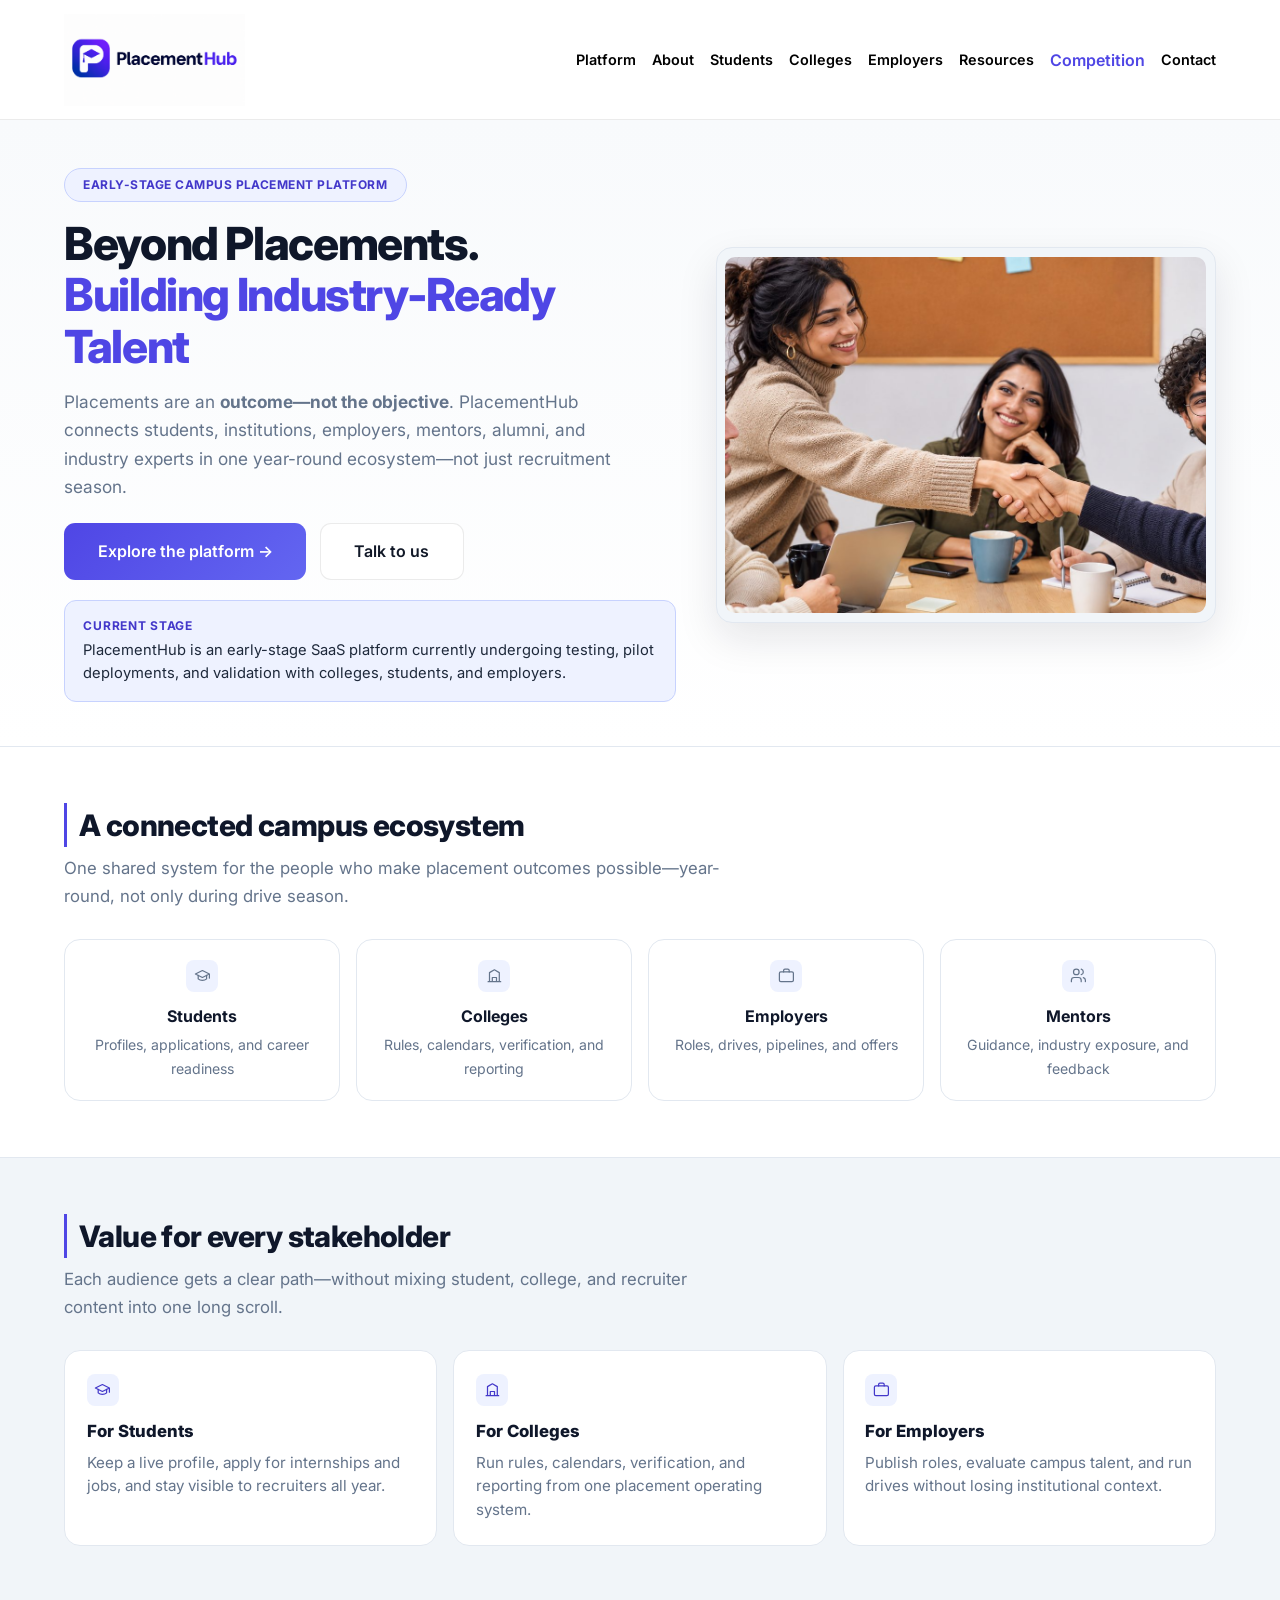
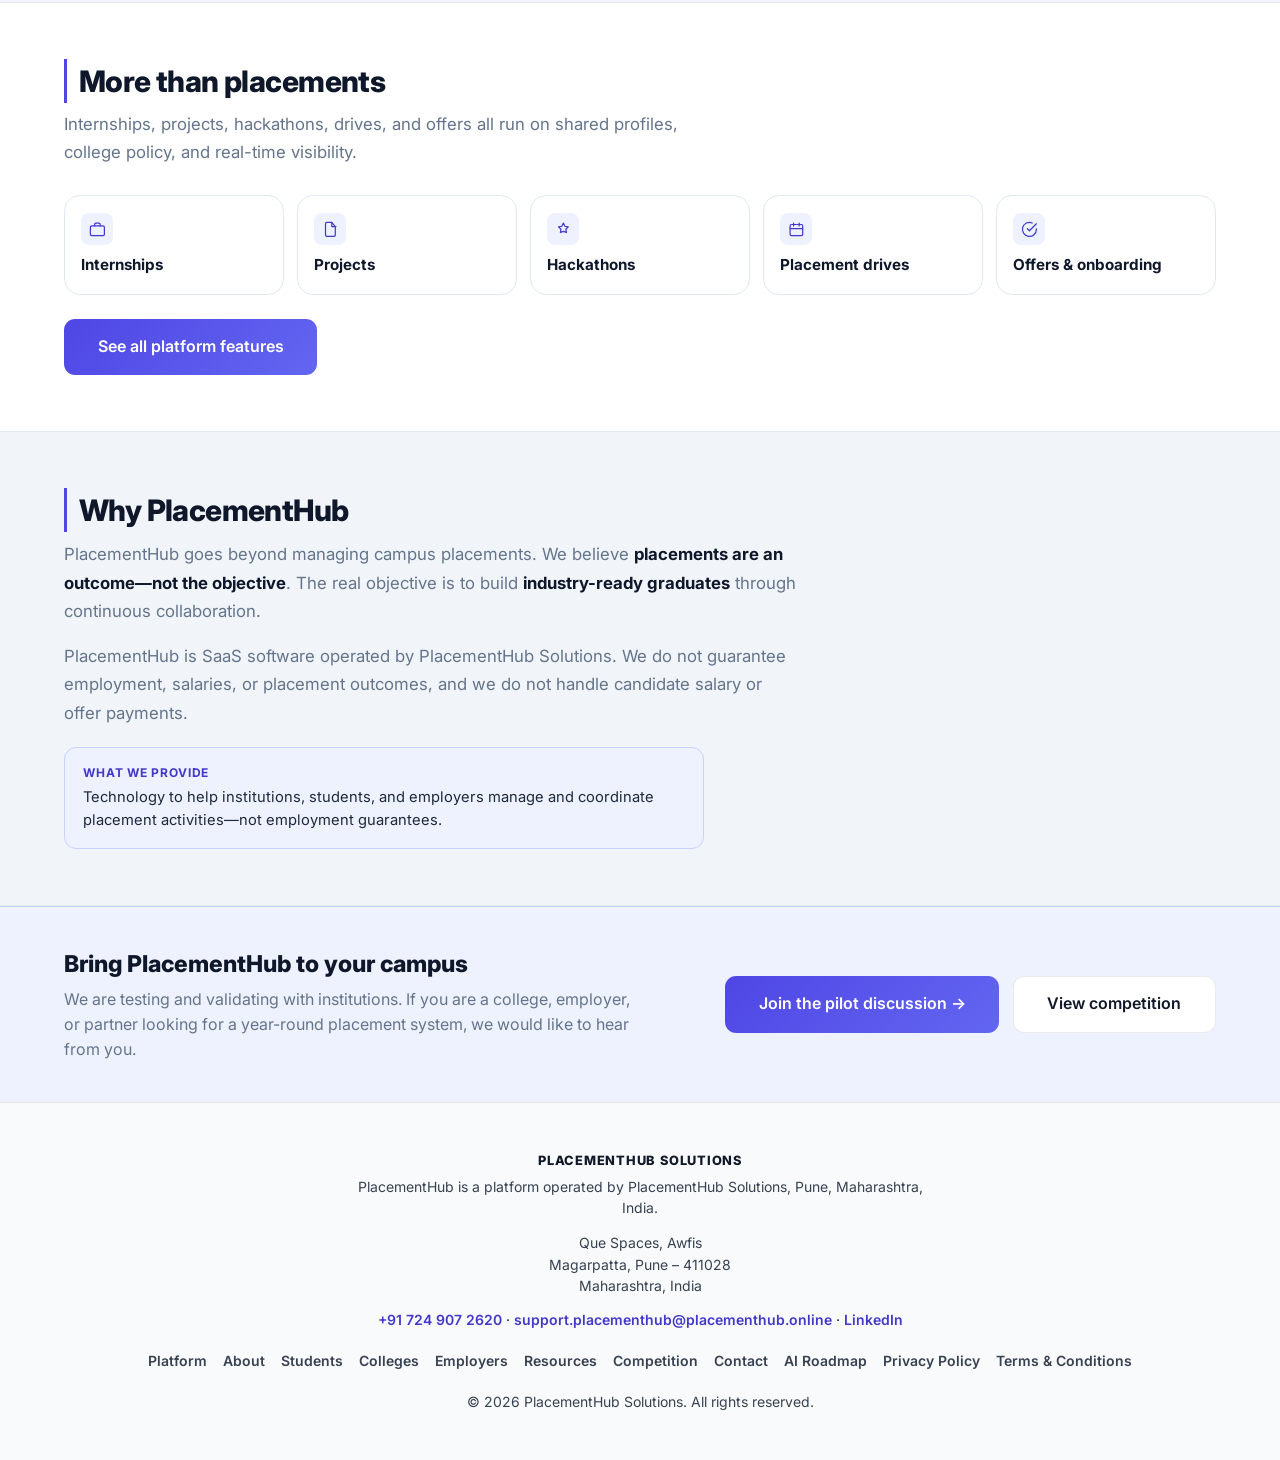
==== commit c20d4e49: "skills" ====
--- a/index.html
+++ b/index.html
@@ -12,8 +12,8 @@
   <link rel="preconnect" href="https://fonts.googleapis.com" />
   <link rel="preconnect" href="https://fonts.gstatic.com" crossorigin />
   <link href="https://fonts.googleapis.com/css2?family=Inter:wght@400;500;600;700;800&display=swap" rel="stylesheet" />
-  <link rel="stylesheet" href="/css/site.css" />
-  <link rel="stylesheet" href="/css/pages.css" />
+  <link rel="stylesheet" href="/css/site.css?v=20261121g" />
+  <link rel="stylesheet" href="/css/pages.css?v=20261121g" />
   <script type="application/ld+json">
   {
     "@context": "https://schema.org",
--- a/css/site.css
+++ b/css/site.css
@@ -20,6 +20,13 @@
       --font-sans: Inter, system-ui, -apple-system, Segoe UI, Roboto, sans-serif;
       --content-max: 1200px;
       --content-pad: 1.5rem;
+      /* Component spacing tokens — change once, applies site-wide */
+      --btn-pad-y: 1.05rem;
+      --btn-pad-x: 2.1rem;
+      --btn-radius: 0.7rem;
+      --badge-pad-y: 0.5rem;
+      --badge-pad-x: 1.15rem;
+      --media-inset: 0.65rem;
     }
 
     * { box-sizing: border-box; }
@@ -39,9 +46,12 @@
       display: inline-flex;
       align-items: center;
       justify-content: center;
-      gap: 0.5rem;
-      border-radius: 0.5rem;
+      gap: 0.55rem;
+      padding: var(--btn-pad-y) var(--btn-pad-x);
+      border-radius: var(--btn-radius);
+      font-size: 1rem;
       font-weight: 600;
+      line-height: 1.35;
       border: 1px solid transparent;
       cursor: pointer;
       font-family: inherit;
@@ -145,9 +155,10 @@
       border: 1px solid var(--primary-200);
       background: var(--primary-50);
       color: var(--primary-700);
-      padding: 0.375rem 1rem;
+      padding: var(--badge-pad-y) var(--badge-pad-x);
       font-size: 0.875rem;
       font-weight: 600;
+      line-height: 1.35;
       margin-bottom: 2rem;
     }
     .hero h1 {
@@ -171,7 +182,7 @@
       gap: 1rem;
       flex-wrap: wrap;
     }
-    .hero-actions .btn { padding: 0.875rem 2rem; font-size: 1.125rem; }
+    .hero-actions .btn { padding: var(--btn-pad-y) var(--btn-pad-x); font-size: 1.125rem; }
 
     .stage-note {
       max-width: 40rem;
@@ -419,7 +430,8 @@
       font-size: 0.85rem;
       font-weight: 700;
       letter-spacing: 0.01em;
-      padding: 0.45rem 0.95rem;
+      line-height: 1.3;
+      padding: 0.55rem 1.4rem;
       transition: background 0.15s ease-out, border-color 0.15s ease-out, color 0.15s ease-out, box-shadow 0.15s ease-out;
     }
     .resource-tab:hover {
@@ -512,8 +524,8 @@
       display: inline-flex;
       align-items: center;
       justify-content: center;
-      min-height: 2.5rem;
-      padding: 0.45rem 0.35rem;
+      min-height: 2.75rem;
+      padding: 0.55rem 0.5rem;
       border-radius: 0.65rem;
       border: 1px solid var(--primary-200);
       background: var(--primary-50);
@@ -546,11 +558,12 @@
       font-weight: 700;
       letter-spacing: 0.04em;
       text-transform: uppercase;
+      line-height: 1.3;
       color: var(--primary-700);
       background: var(--primary-50);
       border: 1px solid var(--primary-200);
       border-radius: 9999px;
-      padding: 0.2rem 0.65rem;
+      padding: 0.45rem 1.35rem;
       margin-bottom: 0.65rem;
     }
     .resource-item h3 {
@@ -591,7 +604,7 @@
       margin-top: auto;
     }
     .resource-actions .btn {
-      padding: 0.7rem 1.25rem;
+      padding: 0.8rem 1.4rem;
       font-size: 0.95rem;
       white-space: nowrap;
       width: 100%;
@@ -687,7 +700,7 @@
     .contact-form textarea { min-height: 7rem; resize: vertical; }
     .contact-form .btn {
       margin-top: 0.25rem;
-      padding: 0.75rem 1.25rem;
+      padding: 0.9rem 1.55rem;
       font-size: 1rem;
     }
     .contact-confirm {
@@ -857,9 +870,10 @@
   border: 1px solid var(--primary-200);
   background: var(--primary-50);
   color: var(--primary-700);
-  padding: 0.3rem 0.85rem;
+  padding: var(--badge-pad-y) var(--badge-pad-x);
   font-size: 0.8125rem;
   font-weight: 600;
+  line-height: 1.35;
   margin: 0 0 1.15rem;
 }
 .page-hero h1 {
@@ -886,7 +900,7 @@
   margin-top: 1.75rem;
 }
 .page-hero .hero-actions .btn {
-  padding: 0.8rem 1.5rem;
+  padding: var(--btn-pad-y) var(--btn-pad-x);
 }
 .page-hero .hero-actions .btn-wide {
   padding-left: 1.85rem;
@@ -1211,7 +1225,7 @@
 }
 .feature-more .btn,
 .page-cta .btn,
-.founder-actions .btn { padding: 0.8rem 1.5rem; }
+.founder-actions .btn { padding: var(--btn-pad-y) var(--btn-pad-x); }
 
 @media (max-width: 800px) {
   .serve-row { grid-template-columns: 1fr; gap: 0.3rem; }
--- a/css/pages.css
+++ b/css/pages.css
@@ -69,8 +69,9 @@
 }
 .ph-kicker {
   display: inline-flex;
+  align-items: center;
   margin: 0 0 1rem;
-  padding: 0.3rem 0.85rem;
+  padding: var(--badge-pad-y) var(--badge-pad-x);
   border-radius: 9999px;
   border: 1px solid var(--primary-200);
   background: var(--primary-50);
@@ -78,6 +79,7 @@
   font-size: 0.75rem;
   font-weight: 700;
   letter-spacing: 0.04em;
+  line-height: 1.35;
   text-transform: uppercase;
 }
 .ph-hero-copy h1 {
@@ -99,8 +101,16 @@
 .ph-hero-actions {
   display: flex;
   flex-wrap: wrap;
-  gap: 0.75rem;
-}
+  gap: 0.85rem;
+}
+.ph-hero-actions .btn {
+  padding: var(--btn-pad-y) var(--btn-pad-x);
+}
+.ph-hero--solo .ph-hero-inner {
+  grid-template-columns: 1fr;
+  max-width: 48rem;
+}
+.ph-hero--solo .ph-hero-lead { max-width: 42rem; }
 .ph-hero-visual {
   border-radius: 1rem;
   overflow: hidden;
@@ -108,12 +118,49 @@
   box-shadow: 0 16px 40px rgba(15, 23, 42, 0.1);
   aspect-ratio: 4 / 3;
   background: var(--ph-soft);
+  padding: 0.55rem;
 }
 .ph-hero-visual img {
   width: 100%;
   height: 100%;
   object-fit: cover;
   object-position: center;
+  border-radius: 0.65rem;
+}
+
+/* Full-bleed ecosystem diagram */
+.ph-diagram {
+  background: #fff;
+  border-top: 1px solid var(--ph-line);
+  border-bottom: 1px solid var(--ph-line);
+  padding: 2.5rem 0 0;
+}
+.ph-diagram-inner {
+  width: 100%;
+  margin: 0;
+  padding: 0;
+}
+.ph-diagram-intro {
+  max-width: var(--content-max);
+  margin: 0 auto 1.35rem;
+  padding: 0 var(--content-pad);
+}
+.ph-diagram-frame {
+  margin: 0;
+  padding: 0;
+  border: none;
+  border-radius: 0;
+  background: #fff;
+  box-shadow: none;
+}
+.ph-diagram-frame img {
+  width: 100%;
+  max-width: 100%;
+  height: auto;
+  display: block;
+  border-radius: 0;
+  object-fit: contain;
+  background: #fff;
 }
 .ph-hero-panel {
   border-radius: 1rem;
@@ -168,7 +215,7 @@
   gap: 1rem;
 }
 .ph-card {
-  padding: 1.3rem 1.2rem;
+  padding: 1.45rem 1.35rem;
   border: 1px solid var(--ph-line);
   border-radius: var(--radius-xl);
   background: #fff;
@@ -253,7 +300,7 @@
   gap: 1rem;
 }
 .ph-flow li {
-  padding: 1.2rem 1.1rem;
+  padding: 1.4rem 1.25rem;
   border: 1px solid var(--ph-line);
   border-radius: var(--radius-xl);
   background: #fff;
@@ -262,9 +309,9 @@
   display: inline-flex;
   align-items: center;
   justify-content: center;
-  width: 1.6rem;
-  height: 1.6rem;
-  margin-bottom: 0.65rem;
+  width: 1.85rem;
+  height: 1.85rem;
+  margin-bottom: 0.75rem;
   border-radius: 9999px;
   background: var(--primary-600);
   color: #fff;
@@ -338,7 +385,11 @@
 .ph-cta-actions {
   display: flex;
   flex-wrap: wrap;
-  gap: 0.75rem;
+  gap: 0.85rem;
+}
+.ph-cta-actions .btn,
+.ph-section .btn {
+  padding: var(--btn-pad-y) var(--btn-pad-x);
 }
 
 /* Audience / two-col */
@@ -385,6 +436,10 @@
   background: #fff;
 }
 .ph-form textarea { min-height: 8rem; resize: vertical; }
+.ph-form .btn {
+  padding: 0.9rem 1.55rem;
+  width: fit-content;
+}
 .ph-contact-list {
   display: grid;
   gap: 0.85rem;
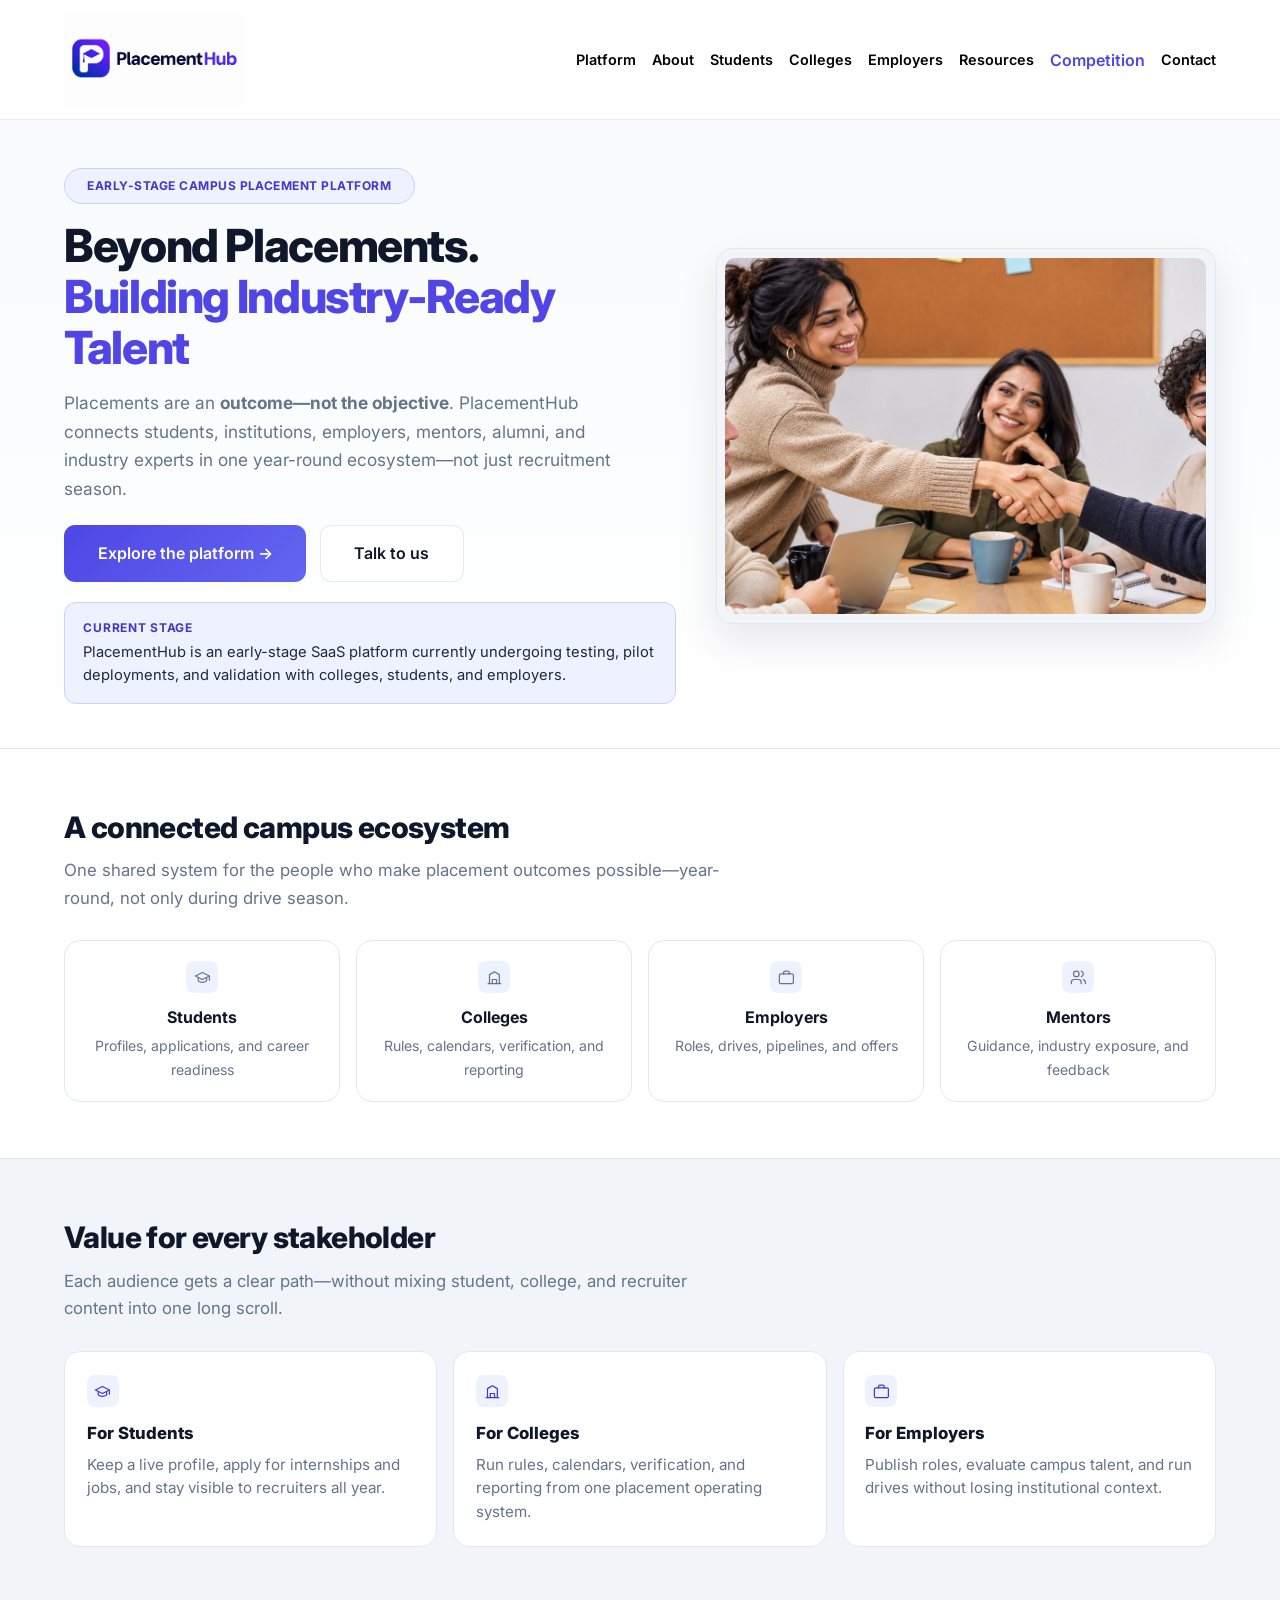
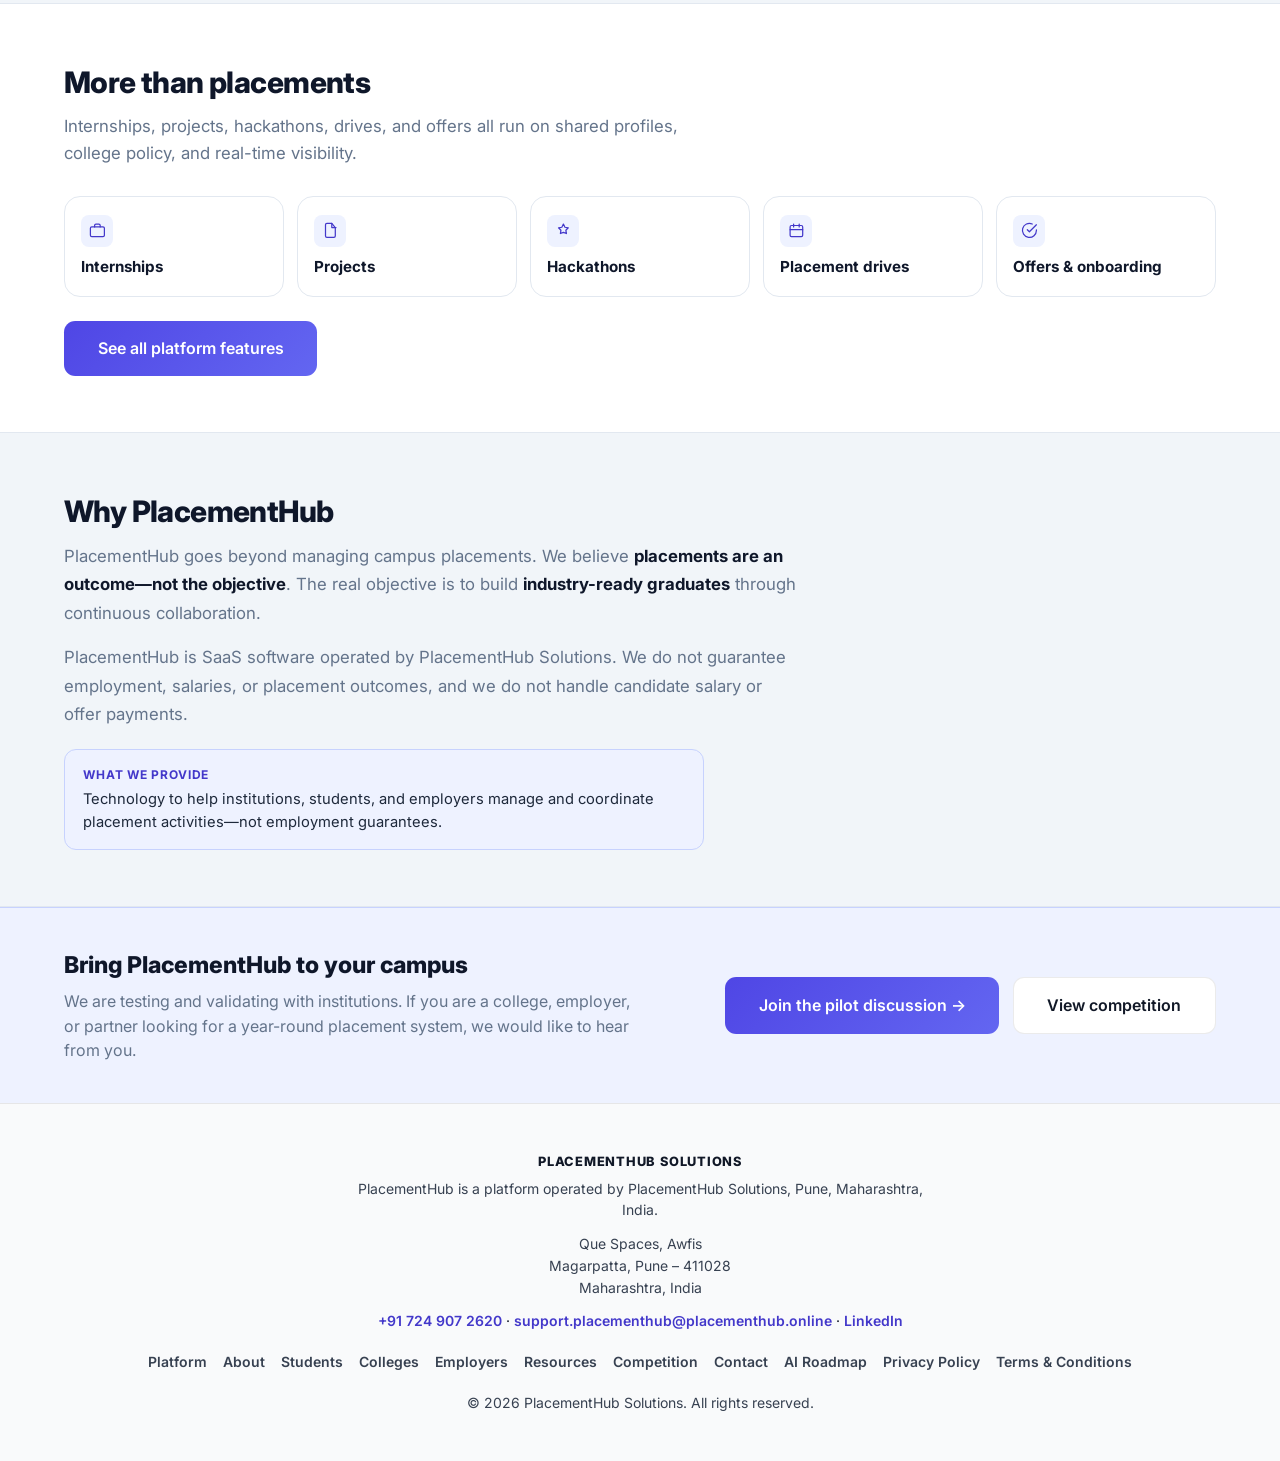
==== commit 90d9486c: "polish" ====
--- a/index.html
+++ b/index.html
@@ -12,8 +12,8 @@
   <link rel="preconnect" href="https://fonts.googleapis.com" />
   <link rel="preconnect" href="https://fonts.gstatic.com" crossorigin />
   <link href="https://fonts.googleapis.com/css2?family=Inter:wght@400;500;600;700;800&display=swap" rel="stylesheet" />
-  <link rel="stylesheet" href="/css/site.css?v=20261121g" />
-  <link rel="stylesheet" href="/css/pages.css?v=20261121g" />
+  <link rel="stylesheet" href="/css/site.css?v=20261121j" />
+  <link rel="stylesheet" href="/css/pages.css?v=20261121j" />
   <script type="application/ld+json">
   {
     "@context": "https://schema.org",
--- a/css/site.css
+++ b/css/site.css
@@ -24,9 +24,10 @@
       --btn-pad-y: 1.05rem;
       --btn-pad-x: 2.1rem;
       --btn-radius: 0.7rem;
-      --badge-pad-y: 0.5rem;
-      --badge-pad-x: 1.15rem;
+      --badge-pad-y: 0.55rem;
+      --badge-pad-x: 1.4rem;
       --media-inset: 0.65rem;
+      --contrast: #1e293b;
     }
 
     * { box-sizing: border-box; }
--- a/css/pages.css
+++ b/css/pages.css
@@ -29,8 +29,6 @@
   font-weight: 800;
   letter-spacing: -0.02em;
   color: var(--ph-ink);
-  padding-left: 0.75rem;
-  border-left: 3px solid var(--primary-600);
 }
 .ph-lead {
   margin: 0 0 1.75rem;
@@ -128,21 +126,22 @@
   border-radius: 0.65rem;
 }
 
-/* Full-bleed ecosystem diagram */
+/* Full-width ecosystem diagram — own section, not a side pane */
 .ph-diagram {
   background: #fff;
   border-top: 1px solid var(--ph-line);
   border-bottom: 1px solid var(--ph-line);
-  padding: 2.5rem 0 0;
+  padding: 2.75rem 0 0;
 }
 .ph-diagram-inner {
   width: 100%;
+  max-width: none;
   margin: 0;
   padding: 0;
 }
 .ph-diagram-intro {
   max-width: var(--content-max);
-  margin: 0 auto 1.35rem;
+  margin: 0 auto 1.5rem;
   padding: 0 var(--content-pad);
 }
 .ph-diagram-frame {
@@ -152,14 +151,17 @@
   border-radius: 0;
   background: #fff;
   box-shadow: none;
+  width: 100%;
 }
 .ph-diagram-frame img {
   width: 100%;
-  max-width: 100%;
+  max-width: none;
   height: auto;
+  min-height: min(70vh, 52rem);
   display: block;
   border-radius: 0;
   object-fit: contain;
+  object-position: center top;
   background: #fff;
 }
 .ph-hero-panel {
